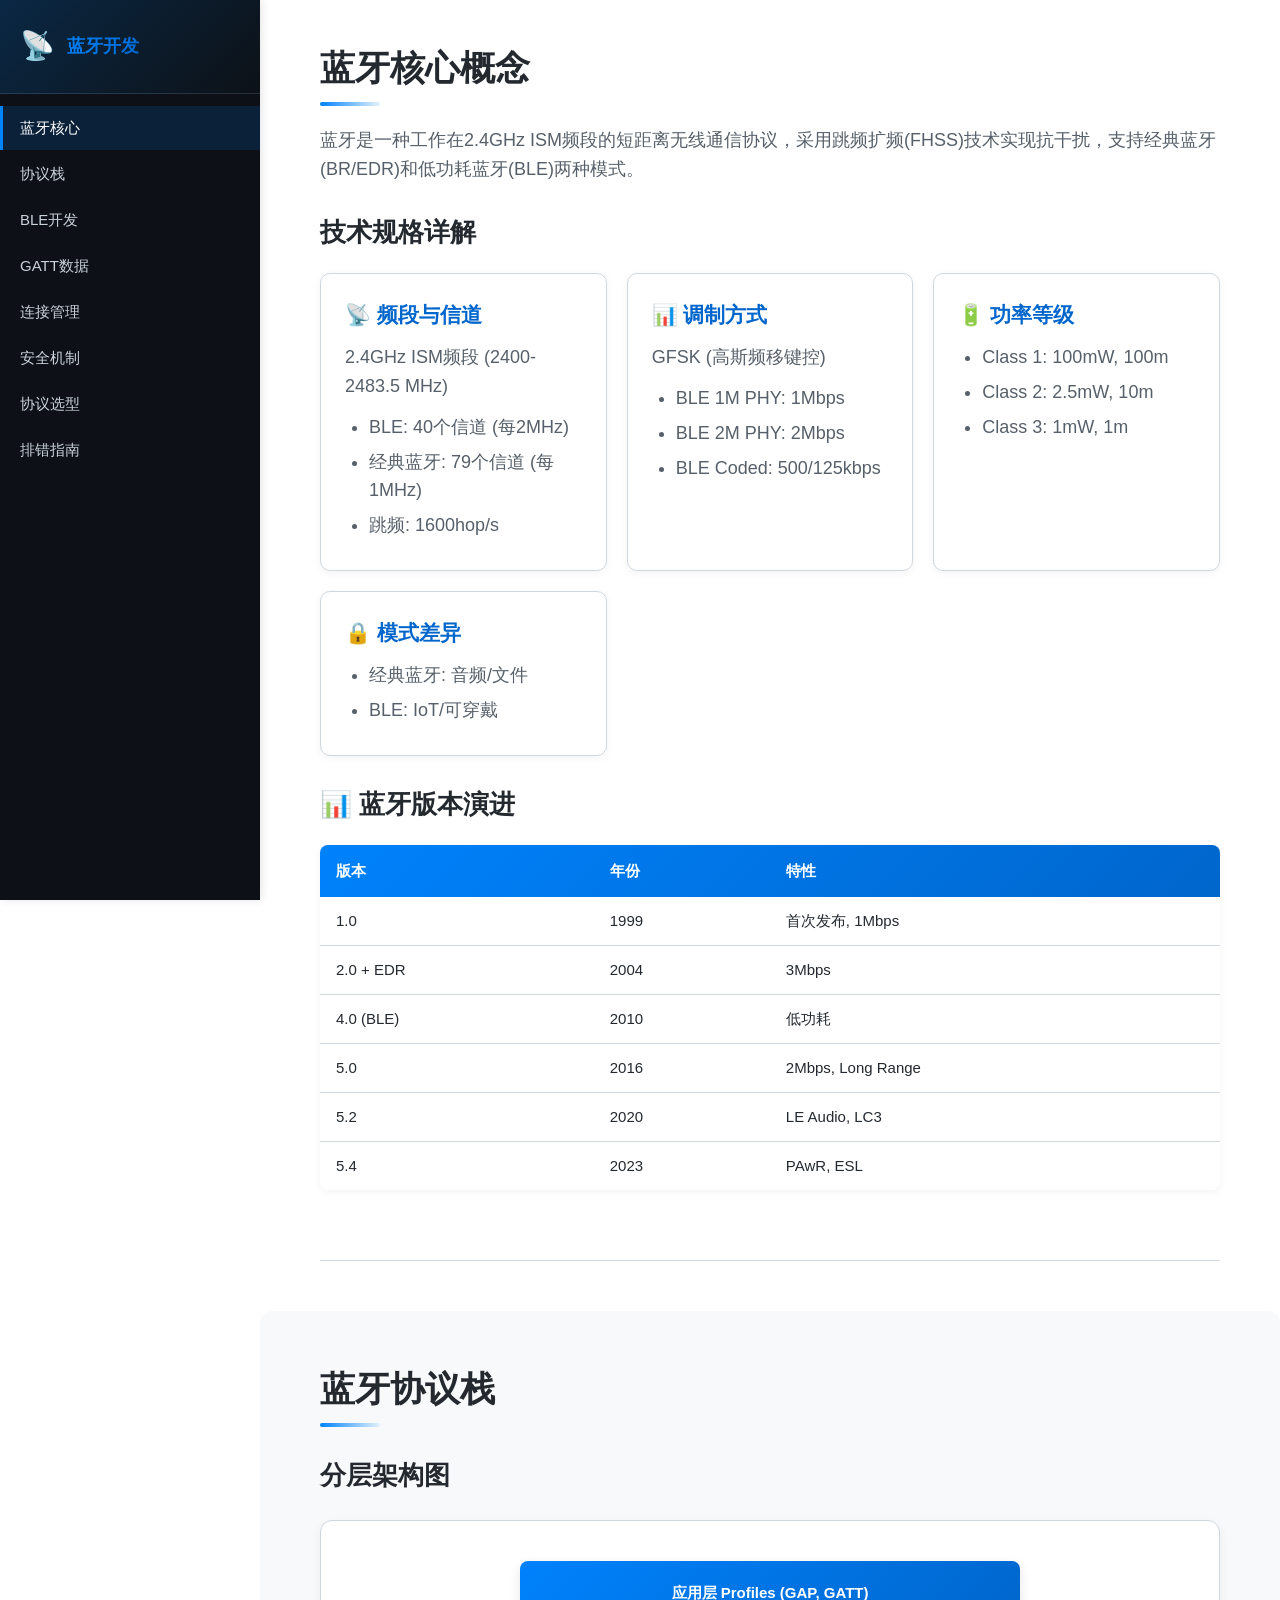
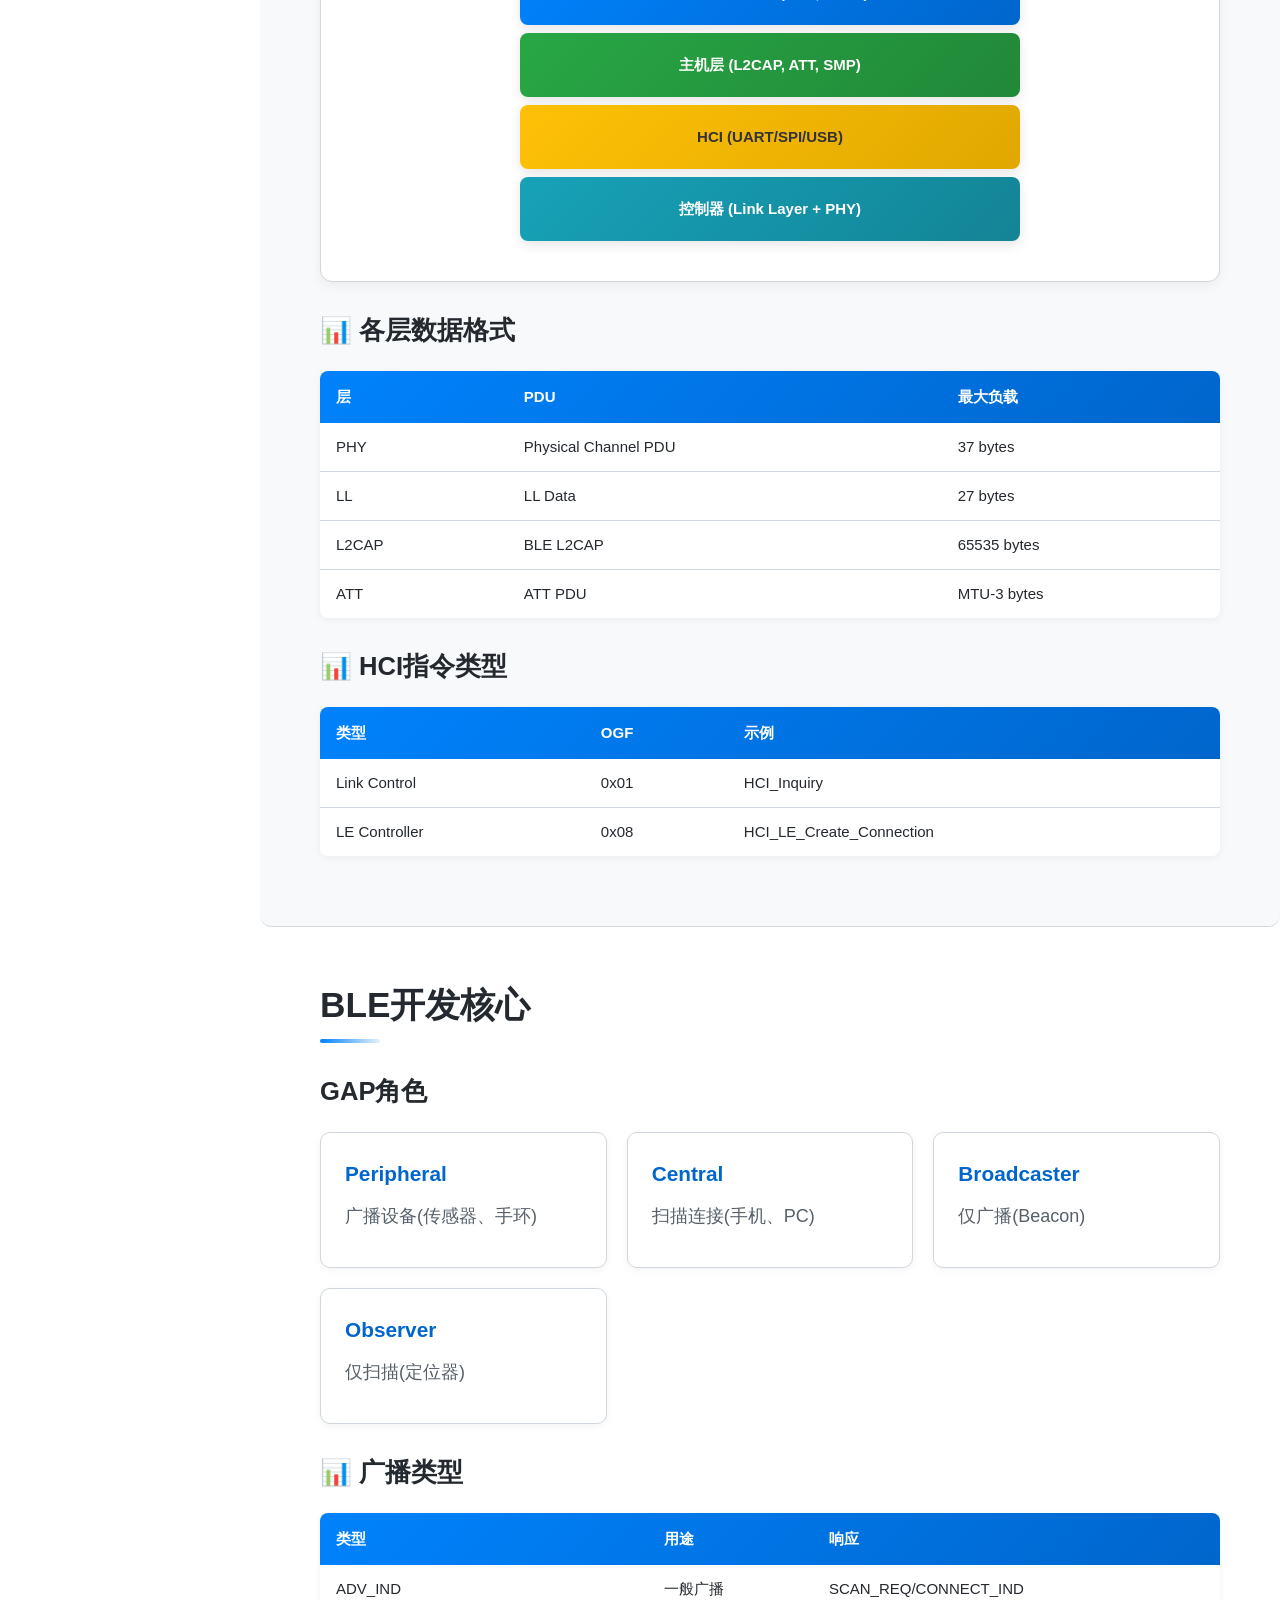
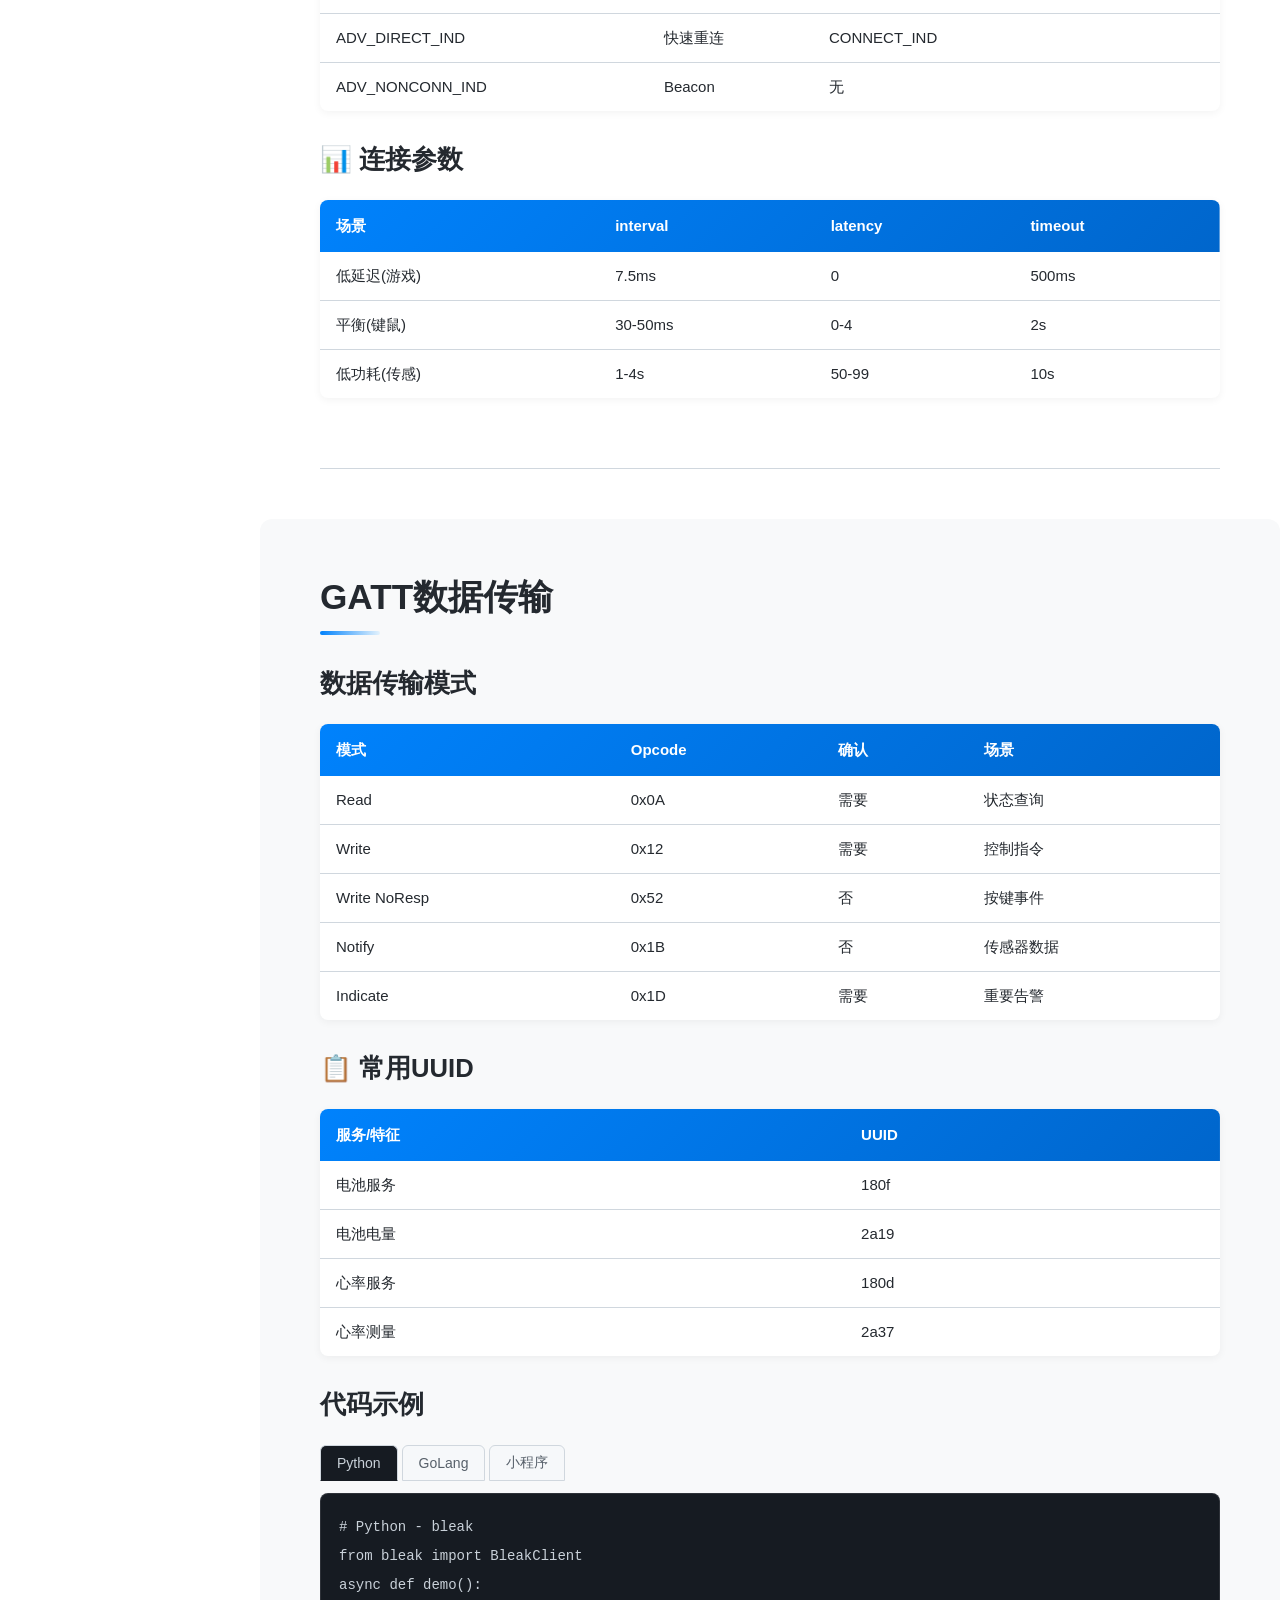
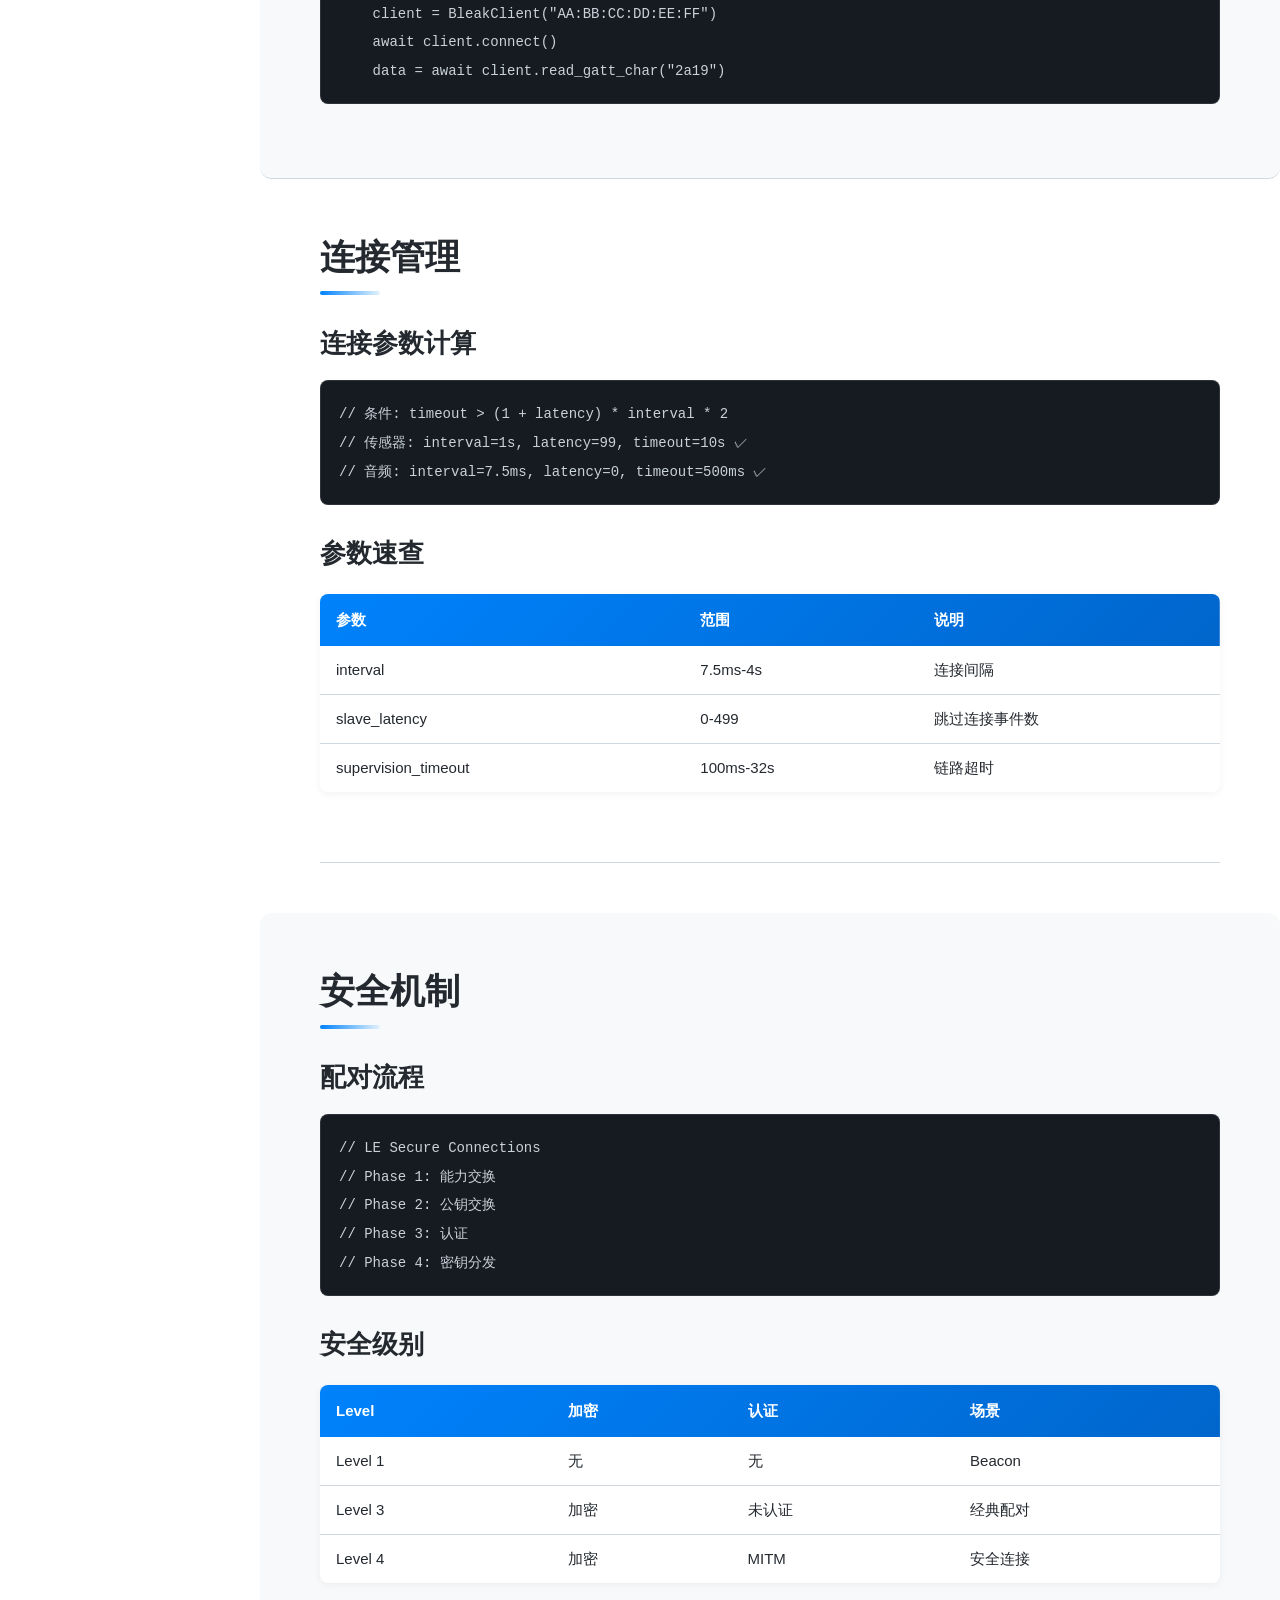
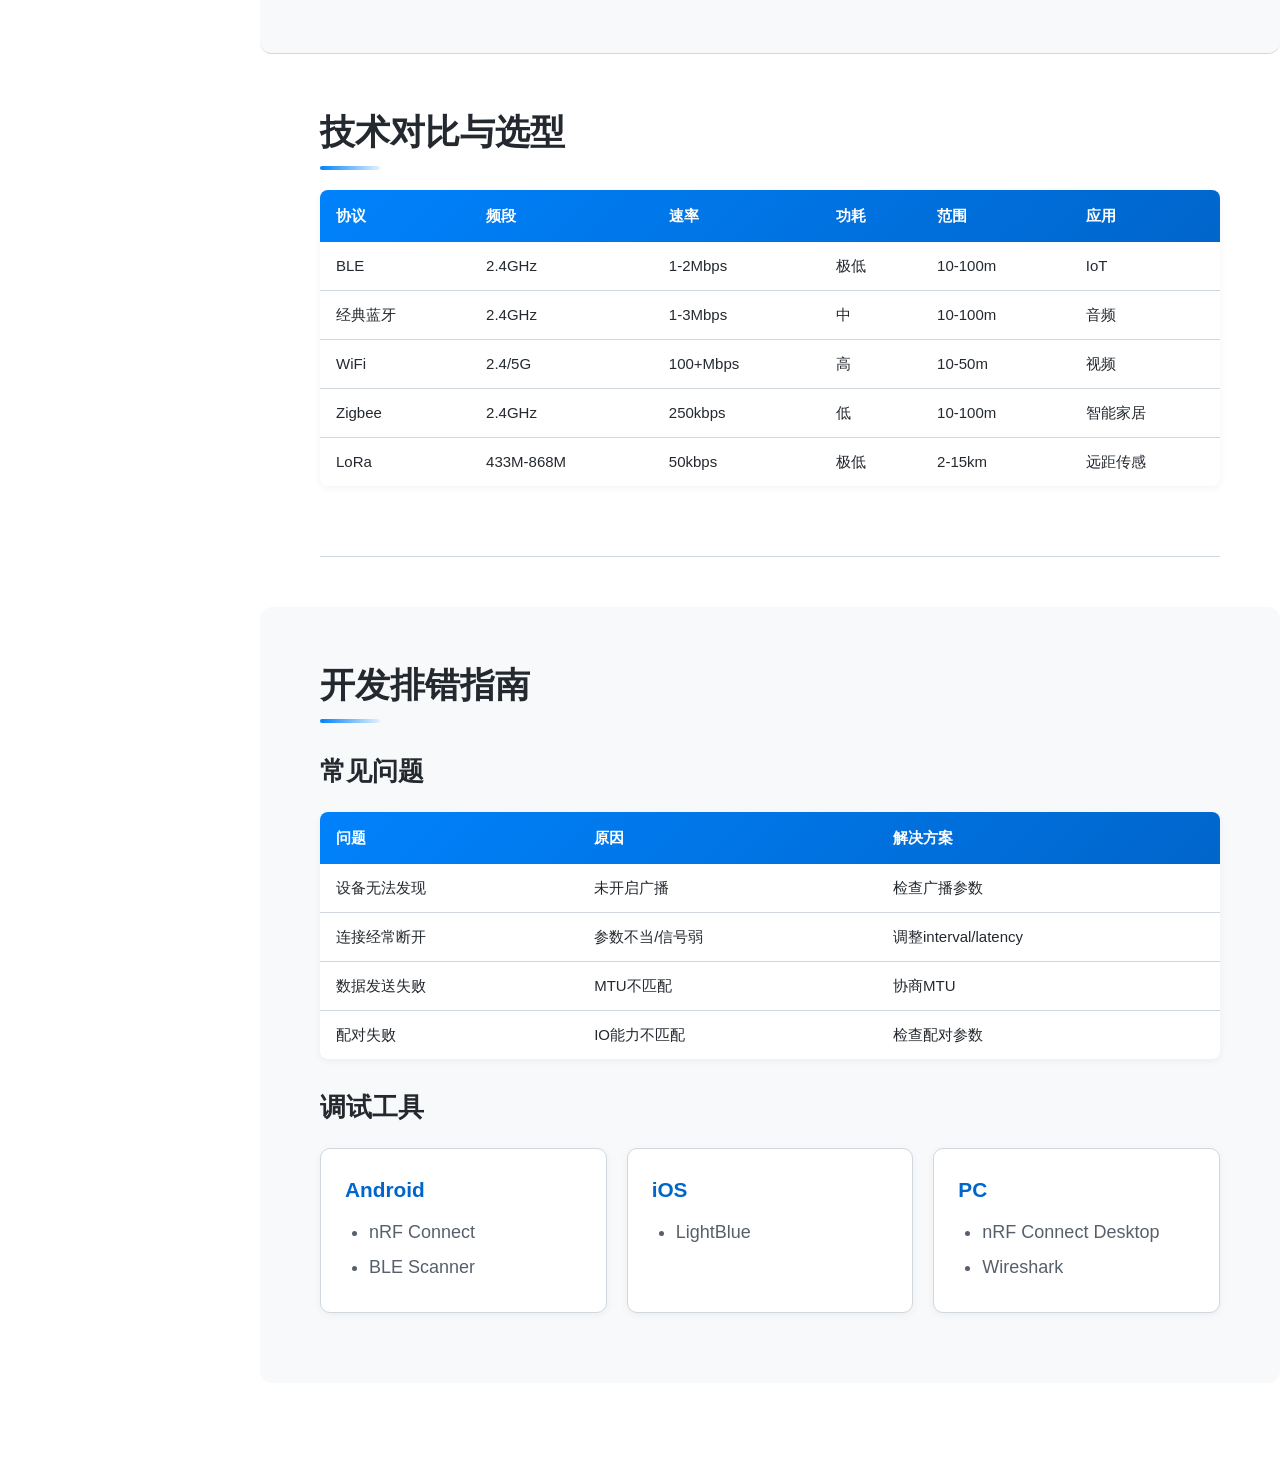
==== index.html @ 47143b9f "feat: 添加BLE章节并优化首页" ====
<!DOCTYPE html>
<html lang="zh-CN">
<head>
    <meta charset="UTF-8">
    <meta name="viewport" content="width=device-width, initial-scale=1.0">
    <title>蓝牙协议开发教程</title>
    <link rel="stylesheet" href="css/styles.css">
    <link rel="icon" href="data:image/svg+xml,<svg xmlns='http://www.w3.org/2000/svg' viewBox='0 0 100 100'><text y='.9em' font-size='90'>📡</text></svg>">
</head>
<body>
    <nav class="sidebar">
        <div class="sidebar-header">
            <span class="sidebar-logo">📡</span>
            <span class="sidebar-title">蓝牙开发</span>
        </div>
        <ul class="tree-nav">
            <li><a href="#intro">蓝牙核心</a></li>
            <li><a href="#protocol-stack">协议栈</a></li>
            <li><a href="#le">BLE开发</a></li>
            <li><a href="#data">GATT数据</a></li>
            <li><a href="#connection">连接管理</a></li>
            <li><a href="#security">安全机制</a></li>
            <li><a href="#comparison">协议选型</a></li>
            <li><a href="#troubleshooting">排错指南</a></li>
        </ul>
    </nav>

    <main class="main">
        <!-- 蓝牙核心 -->
        <section id="intro" class="section">
            <h2>蓝牙核心概念</h2>
            <p>蓝牙是一种工作在2.4GHz ISM频段的短距离无线通信协议，采用跳频扩频(FHSS)技术实现抗干扰，支持经典蓝牙(BR/EDR)和低功耗蓝牙(BLE)两种模式。</p>

            <h3>技术规格详解</h3>
            <div class="grid">
                <div class="card">
                    <h3>📡 频段与信道</h3>
                    <p>2.4GHz ISM频段 (2400-2483.5 MHz)</p>
                    <ul>
                        <li>BLE: 40个信道 (每2MHz)</li>
                        <li>经典蓝牙: 79个信道 (每1MHz)</li>
                        <li>跳频: 1600hop/s</li>
                    </ul>
                </div>
                <div class="card">
                    <h3>📊 调制方式</h3>
                    <p>GFSK (高斯频移键控)</p>
                    <ul>
                        <li>BLE 1M PHY: 1Mbps</li>
                        <li>BLE 2M PHY: 2Mbps</li>
                        <li>BLE Coded: 500/125kbps</li>
                    </ul>
                </div>
                <div class="card">
                    <h3>🔋 功率等级</h3>
                    <ul>
                        <li>Class 1: 100mW, 100m</li>
                        <li>Class 2: 2.5mW, 10m</li>
                        <li>Class 3: 1mW, 1m</li>
                    </ul>
                </div>
                <div class="card">
                    <h3>🔒 模式差异</h3>
                    <ul>
                        <li>经典蓝牙: 音频/文件</li>
                        <li>BLE: IoT/可穿戴</li>
                    </ul>
                </div>
            </div>

            <h3>📊 蓝牙版本演进</h3>
            <table class="table">
                <thead><tr><th>版本</th><th>年份</th><th>特性</th></tr></thead>
                <tbody>
                    <tr><td>1.0</td><td>1999</td><td>首次发布, 1Mbps</td></tr>
                    <tr><td>2.0 + EDR</td><td>2004</td><td>3Mbps</td></tr>
                    <tr><td>4.0 (BLE)</td><td>2010</td><td>低功耗</td></tr>
                    <tr><td>5.0</td><td>2016</td><td>2Mbps, Long Range</td></tr>
                    <tr><td>5.2</td><td>2020</td><td>LE Audio, LC3</td></tr>
                    <tr><td>5.4</td><td>2023</td><td>PAwR, ESL</td></tr>
                </tbody>
            </table>
        </section>

        <!-- 协议栈 -->
        <section id="protocol-stack" class="section section-gray">
            <h2>蓝牙协议栈</h2>

            <h3>分层架构图</h3>
            <div class="layer-diagram">
                <div class="layer-stack">
                    <div class="layer layer-app">应用层 Profiles (GAP, GATT)</div>
                    <div class="layer layer-deps">主机层 (L2CAP, ATT, SMP)</div>
                    <div class="layer layer-runtime">HCI (UART/SPI/USB)</div>
                    <div class="layer layer-os">控制器 (Link Layer + PHY)</div>
                </div>
            </div>

            <h3>📊 各层数据格式</h3>
            <table class="table">
                <thead><tr><th>层</th><th>PDU</th><th>最大负载</th></tr></thead>
                <tbody>
                    <tr><td>PHY</td><td>Physical Channel PDU</td><td>37 bytes</td></tr>
                    <tr><td>LL</td><td>LL Data</td><td>27 bytes</td></tr>
                    <tr><td>L2CAP</td><td>BLE L2CAP</td><td>65535 bytes</td></tr>
                    <tr><td>ATT</td><td>ATT PDU</td><td>MTU-3 bytes</td></tr>
                </tbody>
            </table>

            <h3>📊 HCI指令类型</h3>
            <table class="table">
                <thead><tr><th>类型</th><th>OGF</th><th>示例</th></tr></thead>
                <tbody>
                    <tr><td>Link Control</td><td>0x01</td><td>HCI_Inquiry</td></tr>
                    <tr><td>LE Controller</td><td>0x08</td><td>HCI_LE_Create_Connection</td></tr>
                </tbody>
            </table>
        </section>

        <!-- BLE开发 -->
        <section id="le" class="section">
            <h2>BLE开发核心</h2>

            <h3>GAP角色</h3>
            <div class="grid">
                <div class="card">
                    <h3>Peripheral</h3>
                    <p>广播设备(传感器、手环)</p>
                </div>
                <div class="card">
                    <h3>Central</h3>
                    <p>扫描连接(手机、PC)</p>
                </div>
                <div class="card">
                    <h3>Broadcaster</h3>
                    <p>仅广播(Beacon)</p>
                </div>
                <div class="card">
                    <h3>Observer</h3>
                    <p>仅扫描(定位器)</p>
                </div>
            </div>

            <h3>📊 广播类型</h3>
            <table class="table">
                <thead><tr><th>类型</th><th>用途</th><th>响应</th></tr></thead>
                <tbody>
                    <tr><td>ADV_IND</td><td>一般广播</td><td>SCAN_REQ/CONNECT_IND</td></tr>
                    <tr><td>ADV_DIRECT_IND</td><td>快速重连</td><td>CONNECT_IND</td></tr>
                    <tr><td>ADV_NONCONN_IND</td><td>Beacon</td><td>无</td></tr>
                </tbody>
            </table>

            <h3>📊 连接参数</h3>
            <table class="table">
                <thead><tr><th>场景</th><th>interval</th><th>latency</th><th>timeout</th></tr></thead>
                <tbody>
                    <tr><td>低延迟(游戏)</td><td>7.5ms</td><td>0</td><td>500ms</td></tr>
                    <tr><td>平衡(键鼠)</td><td>30-50ms</td><td>0-4</td><td>2s</td></tr>
                    <tr><td>低功耗(传感)</td><td>1-4s</td><td>50-99</td><td>10s</td></tr>
                </tbody>
            </table>
        </section>

        <!-- GATT数据传输 -->
        <section id="data" class="section section-gray">
            <h2>GATT数据传输</h2>

            <h3>数据传输模式</h3>
            <table class="table">
                <thead><tr><th>模式</th><th>Opcode</th><th>确认</th><th>场景</th></tr></thead>
                <tbody>
                    <tr><td>Read</td><td>0x0A</td><td>需要</td><td>状态查询</td></tr>
                    <tr><td>Write</td><td>0x12</td><td>需要</td><td>控制指令</td></tr>
                    <tr><td>Write NoResp</td><td>0x52</td><td>否</td><td>按键事件</td></tr>
                    <tr><td>Notify</td><td>0x1B</td><td>否</td><td>传感器数据</td></tr>
                    <tr><td>Indicate</td><td>0x1D</td><td>需要</td><td>重要告警</td></tr>
                </tbody>
            </table>

            <h3>📋 常用UUID</h3>
            <table class="table">
                <thead><tr><th>服务/特征</th><th>UUID</th></tr></thead>
                <tbody>
                    <tr><td>电池服务</td><td>180f</td></tr>
                    <tr><td>电池电量</td><td>2a19</td></tr>
                    <tr><td>心率服务</td><td>180d</td></tr>
                    <tr><td>心率测量</td><td>2a37</td></tr>
                </tbody>
            </table>

            <h3>代码示例</h3>
            <div class="tab-container">
                <div class="tab-buttons">
                    <button class="tab-btn active" data-tab="py">Python</button>
                    <button class="tab-btn" data-tab="go">GoLang</button>
                    <button class="tab-btn" data-tab="wx">小程序</button>
                </div>
                <div class="tab-content active" id="py">
                    <pre><code># Python - bleak
from bleak import BleakClient
async def demo():
    client = BleakClient("AA:BB:CC:DD:EE:FF")
    await client.connect()
    data = await client.read_gatt_char("2a19")</code></pre>
                </div>
                <div class="tab-content" id="go">
                    <pre><code>// Go - go-ble
import "github.com/go-ble/ble"
cln, _ := ble.Connect(ctx, addr)
cln.Read(chars[0])</code></pre>
                </div>
                <div class="tab-content" id="wx">
                    <pre><code>// 微信小程序
wx.createBLEConnection({deviceId})
wx.notifyBLECharacteristicValueChange({...})</code></pre>
                </div>
            </div>
        </section>

        <!-- 连接管理 -->
        <section id="connection" class="section">
            <h2>连接管理</h2>

            <h3>连接参数计算</h3>
            <pre><code>// 条件: timeout > (1 + latency) * interval * 2
// 传感器: interval=1s, latency=99, timeout=10s ✓
// 音频: interval=7.5ms, latency=0, timeout=500ms ✓</code></pre>

            <h3>参数速查</h3>
            <table class="table">
                <thead><tr><th>参数</th><th>范围</th><th>说明</th></tr></thead>
                <tbody>
                    <tr><td>interval</td><td>7.5ms-4s</td><td>连接间隔</td></tr>
                    <tr><td>slave_latency</td><td>0-499</td><td>跳过连接事件数</td></tr>
                    <tr><td>supervision_timeout</td><td>100ms-32s</td><td>链路超时</td></tr>
                </tbody>
            </table>
        </section>

        <!-- 安全机制 -->
        <section id="security" class="section section-gray">
            <h2>安全机制</h2>

            <h3>配对流程</h3>
            <pre><code>// LE Secure Connections
// Phase 1: 能力交换
// Phase 2: 公钥交换
// Phase 3: 认证
// Phase 4: 密钥分发</code></pre>

            <h3>安全级别</h3>
            <table class="table">
                <thead><tr><th>Level</th><th>加密</th><th>认证</th><th>场景</th></tr></thead>
                <tbody>
                    <tr><td>Level 1</td><td>无</td><td>无</td><td>Beacon</td></tr>
                    <tr><td>Level 3</td><td>加密</td><td>未认证</td><td>经典配对</td></tr>
                    <tr><td>Level 4</td><td>加密</td><td>MITM</td><td>安全连接</td></tr>
                </tbody>
            </table>
        </section>

        <!-- 协议对比 -->
        <section id="comparison" class="section">
            <h2>技术对比与选型</h2>

            <table class="table">
                <thead><tr><th>协议</th><th>频段</th><th>速率</th><th>功耗</th><th>范围</th><th>应用</th></tr></thead>
                <tbody>
                    <tr><td>BLE</td><td>2.4GHz</td><td>1-2Mbps</td><td>极低</td><td>10-100m</td><td>IoT</td></tr>
                    <tr><td>经典蓝牙</td><td>2.4GHz</td><td>1-3Mbps</td><td>中</td><td>10-100m</td><td>音频</td></tr>
                    <tr><td>WiFi</td><td>2.4/5G</td><td>100+Mbps</td><td>高</td><td>10-50m</td><td>视频</td></tr>
                    <tr><td>Zigbee</td><td>2.4GHz</td><td>250kbps</td><td>低</td><td>10-100m</td><td>智能家居</td></tr>
                    <tr><td>LoRa</td><td>433M-868M</td><td>50kbps</td><td>极低</td><td>2-15km</td><td>远距传感</td></tr>
                </tbody>
            </table>
        </section>

        <!-- 排错指南 -->
        <section id="troubleshooting" class="section section-gray">
            <h2>开发排错指南</h2>

            <h3>常见问题</h3>
            <table class="table">
                <thead><tr><th>问题</th><th>原因</th><th>解决方案</th></tr></thead>
                <tbody>
                    <tr><td>设备无法发现</td><td>未开启广播</td><td>检查广播参数</td></tr>
                    <tr><td>连接经常断开</td><td>参数不当/信号弱</td><td>调整interval/latency</td></tr>
                    <tr><td>数据发送失败</td><td>MTU不匹配</td><td>协商MTU</td></tr>
                    <tr><td>配对失败</td><td>IO能力不匹配</td><td>检查配对参数</td></tr>
                </tbody>
            </table>

            <h3>调试工具</h3>
            <div class="grid">
                <div class="card"><h3>Android</h3><ul><li>nRF Connect</li><li>BLE Scanner</li></ul></div>
                <div class="card"><h3>iOS</h3><ul><li>LightBlue</li></ul></div>
                <div class="card"><h3>PC</h3><ul><li>nRF Connect Desktop</li><li>Wireshark</li></ul></div>
            </div>
        </section>
    </main>

    <script src="js/script.js"></script>
</body>
</html>
---- css/styles.css ----
/* 基础样式 */
* {
    margin: 0;
    padding: 0;
    box-sizing: border-box;
}

:root {
    --primary: #0082FC;
    --primary-dark: #0066CC;
    --primary-light: #E3F2FD;
    --bg: #ffffff;
    --bg-gray: #f8f9fa;
    --sidebar-bg: #0D1117;
    --sidebar-text: #c9d1d9;
    --sidebar-active: #fff;
    --text: #24292f;
    --text-light: #57606a;
    --border: #d0d7de;
    --code-bg: #f6f8fa;
    --pre-bg: #161b22;
    --pre-text: #c9d1d9;
    --sidebar-width: 260px;
    --success: #28a745;
    --warning: #ffc107;
    --danger: #dc3545;
    --info: #17a2b8;
}

body {
    font-family: -apple-system, BlinkMacSystemFont, 'Segoe UI', Helvetica, Arial, sans-serif;
    font-size: 18px;
    line-height: 1.6;
    color: var(--text);
    background: var(--bg);
}

/* 左侧导航 */
.sidebar {
    position: fixed;
    left: 0;
    top: 0;
    bottom: 0;
    width: var(--sidebar-width);
    background: var(--sidebar-bg);
    color: var(--sidebar-text);
    overflow-y: auto;
    z-index: 100;
    box-shadow: 2px 0 8px rgba(0,0,0,0.1);
}

.sidebar-header {
    padding: 24px 20px;
    display: flex;
    align-items: center;
    gap: 12px;
    border-bottom: 1px solid rgba(255,255,255,0.1);
    background: linear-gradient(135deg, rgba(0,130,252,0.2) 0%, rgba(13,17,23,0.2) 100%);
}

.sidebar-logo {
    font-size: 28px;
}

.sidebar-title {
    font-size: 18px;
    font-weight: 600;
    background: linear-gradient(135deg, #0082FC 0%, #0066CC 100%);
    -webkit-background-clip: text;
    -webkit-text-fill-color: transparent;
    background-clip: text;
}

.tree-nav {
    list-style: none;
    padding: 10px 0;
}

.tree-nav > li {
    margin: 2px 0;
}

.tree-nav a {
    display: block;
    padding: 10px 20px;
    color: var(--sidebar-text);
    text-decoration: none;
    font-size: 15px;
    transition: all 0.2s ease;
}

.tree-nav a:hover {
    background: rgba(255,255,255,0.05);
    color: var(--sidebar-active);
    padding-left: 24px;
}

.tree-nav a.active {
    color: var(--sidebar-active);
    background: rgba(0,130,252,0.15);
    border-left: 3px solid var(--primary);
    padding-left: 17px;
    font-weight: 500;
}

.tree-nav details {
    color: var(--sidebar-text);
}

.tree-nav summary {
    padding: 10px 20px;
    cursor: pointer;
    font-size: 15px;
    font-weight: 500;
    list-style: none;
    transition: all 0.2s ease;
}

.tree-nav summary::-webkit-details-marker {
    display: none;
}

.tree-nav summary::before {
    content: '▶';
    display: inline-block;
    margin-right: 10px;
    font-size: 12px;
    transition: transform 0.2s;
    color: var(--primary);
}

.tree-nav details[open] > summary::before {
    transform: rotate(90deg);
}

.tree-nav summary:hover {
    background: rgba(255,255,255,0.05);
    color: var(--sidebar-active);
}

.tree-nav ul {
    list-style: none;
    padding-left: 0;
    max-height: 0;
    overflow: hidden;
    transition: max-height 0.3s ease;
}

.tree-nav details[open] ul {
    max-height: 1000px;
}

.tree-nav ul a {
    padding-left: 44px;
    font-size: 14px;
    color: var(--sidebar-text);
}

.tree-nav ul a:hover {
    padding-left: 48px;
}

/* 主内容区 */
.main {
    margin-left: var(--sidebar-width);
    padding: 40px 60px;
    max-width: 1200px;
}

/* 区块 */
.section {
    padding-bottom: 50px;
    margin-bottom: 50px;
    border-bottom: 1px solid var(--border);
}

.section:last-of-type {
    border-bottom: none;
}

.section-gray {
    background: var(--bg-gray);
    margin-left: -60px;
    margin-right: -60px;
    padding: 50px 60px;
    border-radius: 12px;
}

/* 标题 */
h2 {
    font-size: 2.2rem;
    font-weight: 700;
    margin-bottom: 20px;
    color: var(--text);
    position: relative;
    padding-bottom: 10px;
}

h2::after {
    content: '';
    position: absolute;
    bottom: 0;
    left: 0;
    width: 60px;
    height: 4px;
    background: linear-gradient(90deg, var(--primary) 0%, var(--primary-light) 100%);
    border-radius: 2px;
}

h3 {
    font-size: 1.6rem;
    font-weight: 600;
    margin: 28px 0 14px;
    color: var(--text);
}

h4 {
    font-size: 1.3rem;
    font-weight: 600;
    margin: 20px 0 10px;
    color: var(--text);
}

p {
    margin-bottom: 16px;
    color: var(--text-light);
}

ul, ol {
    margin-bottom: 16px;
    padding-left: 24px;
    color: var(--text-light);
}

li {
    margin-bottom: 6px;
}

/* 代码 */
code {
    background: var(--code-bg);
    padding: 3px 8px;
    border-radius: 4px;
    font-size: 15px;
    font-family: 'SF Mono', Monaco, 'Courier New', monospace;
    color: var(--primary-dark);
    border: 1px solid rgba(0,130,252,0.1);
}

pre {
    background: var(--pre-bg);
    color: var(--pre-text);
    padding: 18px;
    border-radius: 8px;
    overflow-x: auto;
    margin: 16px 0;
    position: relative;
    border: 1px solid rgba(255,255,255,0.1);
}

pre code {
    background: none;
    padding: 0;
    border: none;
    color: inherit;
    font-size: 14px;
}

/* Tab 切换 */
.tab-container {
    margin: 20px 0;
}

.tab-buttons {
    display: flex;
    gap: 4px;
    margin-bottom: 12px;
    flex-wrap: wrap;
}

.tab-btn {
    background: var(--code-bg);
    border: 1px solid var(--border);
    padding: 8px 16px;
    border-radius: 6px 6px 0 0;
    cursor: pointer;
    font-size: 14px;
    color: var(--text-light);
    transition: all 0.2s;
}

.tab-btn:hover {
    background: var(--bg);
    color: var(--primary);
}

.tab-btn.active {
    background: var(--pre-bg);
    color: var(--pre-text);
    border-bottom-color: var(--pre-bg);
}

.tab-content {
    display: none;
    margin-bottom: 24px;
}

.tab-content.active {
    display: block;
}

.tab-content h4 {
    margin: 16px 0 8px;
    color: var(--text);
    font-size: 15px;
}

.tab-content pre {
    margin: 12px 0;
}

/* 表格 */
.table {
    width: 100%;
    border-collapse: collapse;
    margin: 20px 0;
    background: var(--bg);
    border-radius: 8px;
    overflow: hidden;
    box-shadow: 0 2px 8px rgba(0,0,0,0.05);
}

.table thead {
    background: linear-gradient(135deg, var(--primary) 0%, var(--primary-dark) 100%);
    color: white;
}

.table th {
    padding: 14px 16px;
    text-align: left;
    font-weight: 600;
    font-size: 15px;
}

.table td {
    padding: 12px 16px;
    border-bottom: 1px solid var(--border);
    font-size: 15px;
}

.table tbody tr:last-child td {
    border-bottom: none;
}

.table tbody tr:hover {
    background: var(--bg-gray);
}

/* 卡片网格 */
.grid {
    display: grid;
    grid-template-columns: repeat(auto-fit, minmax(280px, 1fr));
    gap: 20px;
    margin: 20px 0;
}

.card {
    background: var(--bg);
    border: 1px solid var(--border);
    border-radius: 10px;
    padding: 24px;
    transition: all 0.3s ease;
    box-shadow: 0 2px 8px rgba(0,0,0,0.05);
}

.card:hover {
    transform: translateY(-4px);
    box-shadow: 0 8px 24px rgba(0,130,252,0.15);
    border-color: var(--primary);
}

.card h3 {
    font-size: 1.3rem;
    margin: 0 0 12px;
    color: var(--primary-dark);
}

.card p {
    margin-bottom: 12px;
}

.card ul {
    margin-bottom: 0;
}

/* 流程图 */
.flowchart {
    display: flex;
    align-items: center;
    justify-content: center;
    gap: 0;
    margin: 30px 0;
    flex-wrap: wrap;
}

.flow-step {
    display: flex;
    flex-direction: column;
    align-items: center;
    min-width: 140px;
}

.flow-box {
    padding: 16px 20px;
    border-radius: 8px;
    text-align: center;
    font-weight: 600;
    font-size: 15px;
    min-width: 120px;
    box-shadow: 0 4px 12px rgba(0,0,0,0.1);
    transition: all 0.3s ease;
}

.flow-box:hover {
    transform: scale(1.05);
}

.flow-box.primary {
    background: linear-gradient(135deg, var(--primary) 0%, var(--primary-dark) 100%);
    color: white;
}

.flow-box.success {
    background: linear-gradient(135deg, var(--success) 0%, #218838 100%);
    color: white;
}

.flow-box.warning {
    background: linear-gradient(135deg, var(--warning) 0%, #e0a800 100%);
    color: #333;
}

.flow-box.info {
    background: linear-gradient(135deg, var(--info) 0%, #138496 100%);
    color: white;
}

.flow-box.secondary {
    background: linear-gradient(135deg, #6c757d 0%, #545b62 100%);
    color: white;
}

.flow-box.outline {
    background: white;
    border: 2px solid var(--primary);
    color: var(--primary);
}

.flow-icon {
    font-size: 28px;
    margin-bottom: 8px;
    display: block;
}

.flow-label {
    font-size: 13px;
    color: var(--text-light);
    margin-top: 8px;
    text-align: center;
}

.flow-arrow {
    width: 40px;
    height: 2px;
    background: var(--border);
    position: relative;
    margin: 0 5px;
}

.flow-arrow::after {
    content: '';
    position: absolute;
    right: -6px;
    top: -4px;
    width: 10px;
    height: 10px;
    border-right: 2px solid var(--border);
    border-bottom: 2px solid var(--border);
    transform: rotate(-45deg);
}

.flow-arrow.left {
    transform: rotate(180deg);
}

/* 思维导图 */
.mindmap {
    background: var(--bg);
    border: 1px solid var(--border);
    border-radius: 12px;
    padding: 30px;
    margin: 24px 0;
    box-shadow: 0 4px 12px rgba(0,0,0,0.05);
}

.mindmap-root {
    display: flex;
    justify-content: center;
    align-items: center;
}

.mindmap-center {
    background: linear-gradient(135deg, var(--primary) 0%, var(--primary-dark) 100%);
    color: white;
    padding: 16px 24px;
    border-radius: 8px;
    font-weight: 600;
    font-size: 16px;
    box-shadow: 0 4px 12px rgba(0,130,252,0.3);
}

.mindmap-branches {
    display: flex;
    gap: 30px;
    margin-left: 40px;
}

.mindmap-branch {
    display: flex;
    flex-direction: column;
    align-items: center;
}

.mindmap-node {
    padding: 10px 16px;
    border-radius: 6px;
    font-weight: 600;
    font-size: 14px;
    margin-bottom: 8px;
    box-shadow: 0 2px 8px rgba(0,0,0,0.1);
}

.mindmap-node.primary {
    background: var(--primary-light);
    color: var(--primary-dark);
}

.mindmap-node.success {
    background: #d4edda;
    color: #155724;
}

.mindmap-node.warning {
    background: #fff3cd;
    color: #856404;
}

.mindmap-node.info {
    background: #d1ecf1;
    color: #0c5460;
}

.mindmap-children {
    display: flex;
    flex-direction: column;
    gap: 4px;
    padding-left: 0;
}

.mindmap-leaf {
    font-size: 13px;
    color: var(--text-light);
    padding: 4px 8px;
    background: var(--bg-gray);
    border-radius: 4px;
    margin: 2px 0;
}

/* 分层图 */
.layer-diagram {
    background: var(--bg);
    border: 1px solid var(--border);
    border-radius: 12px;
    padding: 40px;
    margin: 24px 0;
    box-shadow: 0 4px 12px rgba(0,0,0,0.05);
}

.layer-stack {
    display: flex;
    flex-direction: column;
    gap: 8px;
    max-width: 500px;
    margin: 0 auto;
}

.layer {
    padding: 20px 24px;
    border-radius: 8px;
    font-weight: 600;
    font-size: 15px;
    text-align: center;
    position: relative;
    box-shadow: 0 4px 12px rgba(0,0,0,0.1);
}

.layer-app {
    background: linear-gradient(135deg, var(--primary) 0%, var(--primary-dark) 100%);
    color: white;
}

.layer-deps {
    background: linear-gradient(135deg, var(--success) 0%, #218838 100%);
    color: white;
}

.layer-runtime {
    background: linear-gradient(135deg, var(--warning) 0%, #e0a800 100%);
    color: #333;
}

.layer-os {
    background: linear-gradient(135deg, var(--info) 0%, #138496 100%);
    color: white;
}

.layer-size {
    position: absolute;
    right: 16px;
    top: 50%;
    transform: translateY(-50%);
    font-size: 12px;
    opacity: 0.9;
}

/* 架构图 */
.architecture {
    background: var(--bg);
    border: 1px solid var(--border);
    border-radius: 12px;
    padding: 40px;
    margin: 24px 0;
    box-shadow: 0 4px 12px rgba(0,0,0,0.05);
}

.arch-box {
    padding: 20px 24px;
    border-radius: 8px;
    text-align: center;
    box-shadow: 0 4px 12px rgba(0,0,0,0.1);
    max-width: 400px;
    margin: 0 auto;
}

.arch-title {
    font-weight: 700;
    font-size: 16px;
    margin-bottom: 8px;
}

.arch-desc {
    font-size: 14px;
    color: var(--text-light);
}

.arch-client {
    background: linear-gradient(135deg, var(--primary) 0%, var(--primary-dark) 100%);
    color: white;
}

.arch-daemon {
    background: linear-gradient(135deg, var(--success) 0%, #218838 100%);
    color: white;
}

.arch-containerd {
    background: linear-gradient(135deg, var(--warning) 0%, #e0a800 100%);
    color: #333;
}

.arch-runc {
    background: linear-gradient(135deg, var(--info) 0%, #138496 100%);
    color: white;
}

.arch-image {
    background: linear-gradient(135deg, #e83e8c 0%, #d63384 100%);
    color: white;
}

.arch-container {
    background: linear-gradient(135deg, #fd7e14 0%, #e36209 100%);
    color: white;
}

.arch-network {
    background: linear-gradient(135deg, #20c997 0%, #1aa179 100%);
    color: white;
}

.arch-volume {
    background: linear-gradient(135deg, #6f42c1 0%, #5a32a3 100%);
    color: white;
}

.arch-host {
    background: linear-gradient(135deg, #343a40 0%, #23272b 100%);
    color: white;
}

.arch-arrow {
    text-align: center;
    color: var(--text-light);
    font-size: 20px;
    margin: 12px 0;
}

.arch-row {
    display: flex;
    gap: 12px;
    margin-top: 12px;
    flex-wrap: wrap;
}

.arch-row .arch-box {
    flex: 1;
    min-width: 150px;
}

/* 序列图 */
.sequence-simple {
    margin: 24px 0;
}

.sequence-step {
    display: flex;
    gap: 16px;
    margin-bottom: 16px;
}

.sequence-step-num {
    flex-shrink: 0;
    width: 32px;
    height: 32px;
    background: linear-gradient(135deg, var(--primary) 0%, var(--primary-dark) 100%);
    color: white;
    border-radius: 50%;
    display: flex;
    align-items: center;
    justify-content: center;
    font-weight: 700;
    font-size: 14px;
}

.sequence-step-content {
    flex: 1;
}

.sequence-step-title {
    font-weight: 600;
    margin-bottom: 4px;
    color: var(--text);
}

.sequence-step-desc {
    font-size: 14px;
    color: var(--text-light);
}

/* 交互图 */
.interaction-diagram {
    background: var(--bg);
    border: 1px solid var(--border);
    border-radius: 12px;
    padding: 40px;
    margin: 24px 0;
    box-shadow: 0 4px 12px rgba(0,0,0,0.05);
}

.interaction-center {
    display: flex;
    justify-content: center;
    align-items: center;
}

.interaction-hub {
    position: relative;
    z-index: 2;
}

.interaction-hub-icon {
    font-size: 48px;
    text-align: center;
}

.interaction-hub-text {
    font-weight: 700;
    font-size: 16px;
    text-align: center;
    color: var(--primary-dark);
    margin-top: 8px;
}

.interaction-nodes {
    position: absolute;
    top: 50%;
    left: 50%;
    transform: translate(-50%, -50%);
    width: 300px;
    height: 300px;
}

.interaction-node {
    position: absolute;
    padding: 12px 16px;
    background: var(--primary-light);
    border: 2px solid var(--primary);
    border-radius: 8px;
    font-weight: 600;
    font-size: 13px;
    text-align: center;
    color: var(--primary-dark);
    box-shadow: 0 2px 8px rgba(0,130,252,0.2);
}

.interaction-node-1 { top: 0; left: 50%; transform: translateX(-50%); }
.interaction-node-2 { top: 25%; right: 0; }
.interaction-node-3 { bottom: 25%; right: 0; }
.interaction-node-4 { bottom: 0; left: 50%; transform: translateX(-50%); }
.interaction-node-5 { bottom: 25%; left: 0; }
.interaction-node-6 { top: 25%; left: 0; }

/* 时间线 */
.timeline {
    position: relative;
    margin: 30px 0;
    padding-left: 40px;
}

.timeline::before {
    content: '';
    position: absolute;
    left: 12px;
    top: 0;
    bottom: 0;
    width: 2px;
    background: linear-gradient(180deg, var(--primary) 0%, var(--primary-light) 100%);
}

.timeline-item {
    margin-bottom: 30px;
    position: relative;
}

.timeline-year {
    position: absolute;
    left: -45px;
    top: 0;
    background: linear-gradient(135deg, var(--primary) 0%, var(--primary-dark) 100%);
    color: white;
    padding: 6px 12px;
    border-radius: 20px;
    font-weight: 700;
    font-size: 14px;
    box-shadow: 0 2px 8px rgba(0,130,252,0.3);
}

.timeline-content {
    background: var(--bg);
    border: 1px solid var(--border);
    border-radius: 10px;
    padding: 20px;
    margin-left: 20px;
    box-shadow: 0 4px 12px rgba(0,0,0,0.05);
    transition: all 0.3s ease;
}

.timeline-content:hover {
    box-shadow: 0 8px 24px rgba(0,130,252,0.15);
    border-color: var(--primary);
}

.timeline-content h4 {
    color: var(--primary-dark);
    margin: 0 0 8px;
}

.timeline-content p {
    margin-bottom: 8px;
}

.timeline-content ul {
    margin-bottom: 0;
}

/* 拓扑图 */
.topology-diagram {
    display: flex;
    gap: 40px;
    margin: 30px 0;
    flex-wrap: wrap;
    justify-content: center;
}

.topology-item {
    text-align: center;
}

.topology-title {
    font-weight: 600;
    margin-bottom: 16px;
    color: var(--primary-dark);
}

.topology-diagram-p2p,
.topology-diagram-star,
.topology-diagram-scatter,
.topology-diagram-mesh {
    position: relative;
    width: 200px;
    height: 120px;
    background: var(--bg);
    border: 1px solid var(--border);
    border-radius: 10px;
    margin-bottom: 12px;
}

.topology-device {
    position: absolute;
    padding: 8px 12px;
    border-radius: 6px;
    font-weight: 600;
    font-size: 12px;
    text-align: center;
    box-shadow: 0 2px 8px rgba(0,0,0,0.1);
}

.topology-master {
    background: linear-gradient(135deg, var(--primary) 0%, var(--primary-dark) 100%);
    color: white;
}

.topology-slave {
    background: var(--primary-light);
    color: var(--primary-dark);
}

.topology-line {
    position: absolute;
    background: var(--border);
    height: 2px;
}

/* 状态图 */
.state-diagram {
    background: var(--bg);
    border: 1px solid var(--border);
    border-radius: 12px;
    padding: 40px;
    margin: 24px 0;
    box-shadow: 0 4px 12px rgba(0,0,0,0.05);
}

.state-node {
    position: absolute;
    padding: 12px 20px;
    border-radius: 8px;
    font-weight: 600;
    font-size: 14px;
    text-align: center;
    box-shadow: 0 4px 12px rgba(0,0,0,0.1);
    transition: all 0.3s ease;
}

.state-node:hover {
    transform: scale(1.05);
}

.state-idle {
    background: var(--bg-gray);
    border: 2px solid var(--border);
}

.state-advertising {
    background: var(--primary-light);
    border: 2px solid var(--primary);
    color: var(--primary-dark);
}

.state-scanning {
    background: var(--success);
    color: white;
}

.state-initiating {
    background: var(--warning);
    color: #333;
}

.state-connected {
    background: linear-gradient(135deg, var(--primary) 0%, var(--primary-dark) 100%);
    color: white;
}

.state-arrow {
    position: absolute;
    height: 2px;
    background: var(--border);
}

.state-arrow::after {
    content: '';
    position: absolute;
    right: -6px;
    top: -4px;
    width: 10px;
    height: 10px;
    border-right: 2px solid var(--border);
    border-bottom: 2px solid var(--border);
    transform: rotate(-45deg);
}

/* 功耗对比 */
.power-comparison {
    background: var(--bg);
    border: 1px solid var(--border);
    border-radius: 12px;
    padding: 30px;
    margin: 24px 0;
    box-shadow: 0 4px 12px rgba(0,0,0,0.05);
}

.power-bar {
    margin-bottom: 20px;
}

.power-bar:last-child {
    margin-bottom: 0;
}

.power-label {
    font-weight: 600;
    margin-bottom: 6px;
    color: var(--text);
}

.power-value {
    font-size: 13px;
    color: var(--text-light);
    margin-bottom: 4px;
}

.power-bar-fill {
    height: 24px;
    border-radius: 12px;
    transition: all 0.3s ease;
}

.power-bar-high {
    background: linear-gradient(90deg, #dc3545 0%, #c82333 100%);
}

.power-bar-medium {
    background: linear-gradient(90deg, var(--warning) 0%, #e0a800 100%);
}

.power-bar-low {
    background: linear-gradient(90deg, var(--success) 0%, #218838 100%);
}

/* 错误列表 */
.error-list {
    margin: 24px 0;
}

.error-item {
    background: var(--bg);
    border: 1px solid var(--border);
    border-radius: 10px;
    padding: 20px;
    margin-bottom: 16px;
    box-shadow: 0 4px 12px rgba(0,0,0,0.05);
}

.error-item:last-child {
    margin-bottom: 0;
}

.error-header h4 {
    margin: 0;
    color: var(--danger);
}

.error-content {
    margin-top: 12px;
}

.error-content pre {
    margin: 8px 0;
}

.error-solution {
    margin-top: 12px;
    padding-top: 12px;
    border-top: 1px solid var(--border);
}

.error-solution h4 {
    color: var(--success);
    margin-bottom: 6px;
}

/* FAQ列表 */
.faq-list {
    margin: 24px 0;
}

.faq-item {
    background: var(--bg);
    border: 1px solid var(--border);
    border-radius: 10px;
    padding: 24px;
    margin-bottom: 20px;
    box-shadow: 0 4px 12px rgba(0,0,0,0.05);
    transition: all 0.3s ease;
}

.faq-item:hover {
    box-shadow: 0 8px 24px rgba(0,130,252,0.15);
    border-color: var(--primary);
}

.faq-item h4 {
    color: var(--primary-dark);
    margin-bottom: 12px;
}

.faq-item ul {
    margin-bottom: 12px;
}

/* 页脚 */
.footer {
    text-align: center;
    padding: 40px 0;
    color: var(--text-light);
    font-size: 14px;
    border-top: 1px solid var(--border);
    margin-top: 60px;
}

/* 回到顶部按钮 */
.back-to-top {
    position: fixed;
    bottom: 30px;
    right: 30px;
    width: 50px;
    height: 50px;
    background: linear-gradient(135deg, var(--primary) 0%, var(--primary-dark) 100%);
    color: white;
    border: none;
    border-radius: 50%;
    font-size: 24px;
    cursor: pointer;
    box-shadow: 0 4px 12px rgba(0,130,252,0.4);
    transition: all 0.3s ease;
    opacity: 0;
    visibility: hidden;
    z-index: 1000;
}

.back-to-top:hover {
    transform: translateY(-4px);
    box-shadow: 0 8px 24px rgba(0,130,252,0.6);
}

.back-to-top.visible {
    opacity: 1;
    visibility: visible;
}

/* 响应式设计 */
@media (max-width: 1024px) {
    .sidebar {
        width: 220px;
    }
    
    .main {
        margin-left: 220px;
        padding: 30px 40px;
    }
    
    .section-gray {
        margin-left: -40px;
        margin-right: -40px;
        padding: 30px 40px;
    }
    
    .grid {
        grid-template-columns: repeat(auto-fit, minmax(240px, 1fr));
    }
}

@media (max-width: 768px) {
    .sidebar {
        transform: translateX(-100%);
        transition: transform 0.3s ease;
    }
    
    .sidebar.open {
        transform: translateX(0);
    }
    
    .main {
        margin-left: 0;
        padding: 20px;
    }
    
    .section-gray {
        margin-left: -20px;
        margin-right: -20px;
        padding: 20px;
    }
    
    h2 {
        font-size: 1.8rem;
    }
    
    h3 {
        font-size: 1.4rem;
    }
    
    .grid {
        grid-template-columns: 1fr;
    }
    
    .flowchart {
        flex-direction: column;
    }
    
    .flow-arrow {
        transform: rotate(90deg);
        width: 30px;
        margin: 5px 0;
    }
    
    .topology-diagram {
        flex-direction: column;
    }
    
    .timeline::before {
        left: 8px;
    }
    
    .timeline-year {
        left: -40px;
        font-size: 12px;
        padding: 4px 10px;
    }
    
    .timeline-content {
        margin-left: 10px;
        padding: 16px;
    }
}

/* 平滑滚动 */
html {
    scroll-behavior: smooth;
}

/* 高亮当前章节 */
.sidebar a.active {
    background: rgba(0,130,252,0.15);
    border-left: 3px solid var(--primary);
    color: var(--sidebar-active);
}

/* 滚动条样式 */
.sidebar::-webkit-scrollbar {
    width: 6px;
}

.sidebar::-webkit-scrollbar-track {
    background: rgba(255,255,255,0.05);
}

.sidebar::-webkit-scrollbar-thumb {
    background: rgba(255,255,255,0.2);
    border-radius: 3px;
}

.sidebar::-webkit-scrollbar-thumb:hover {
    background: rgba(255,255,255,0.3);
}
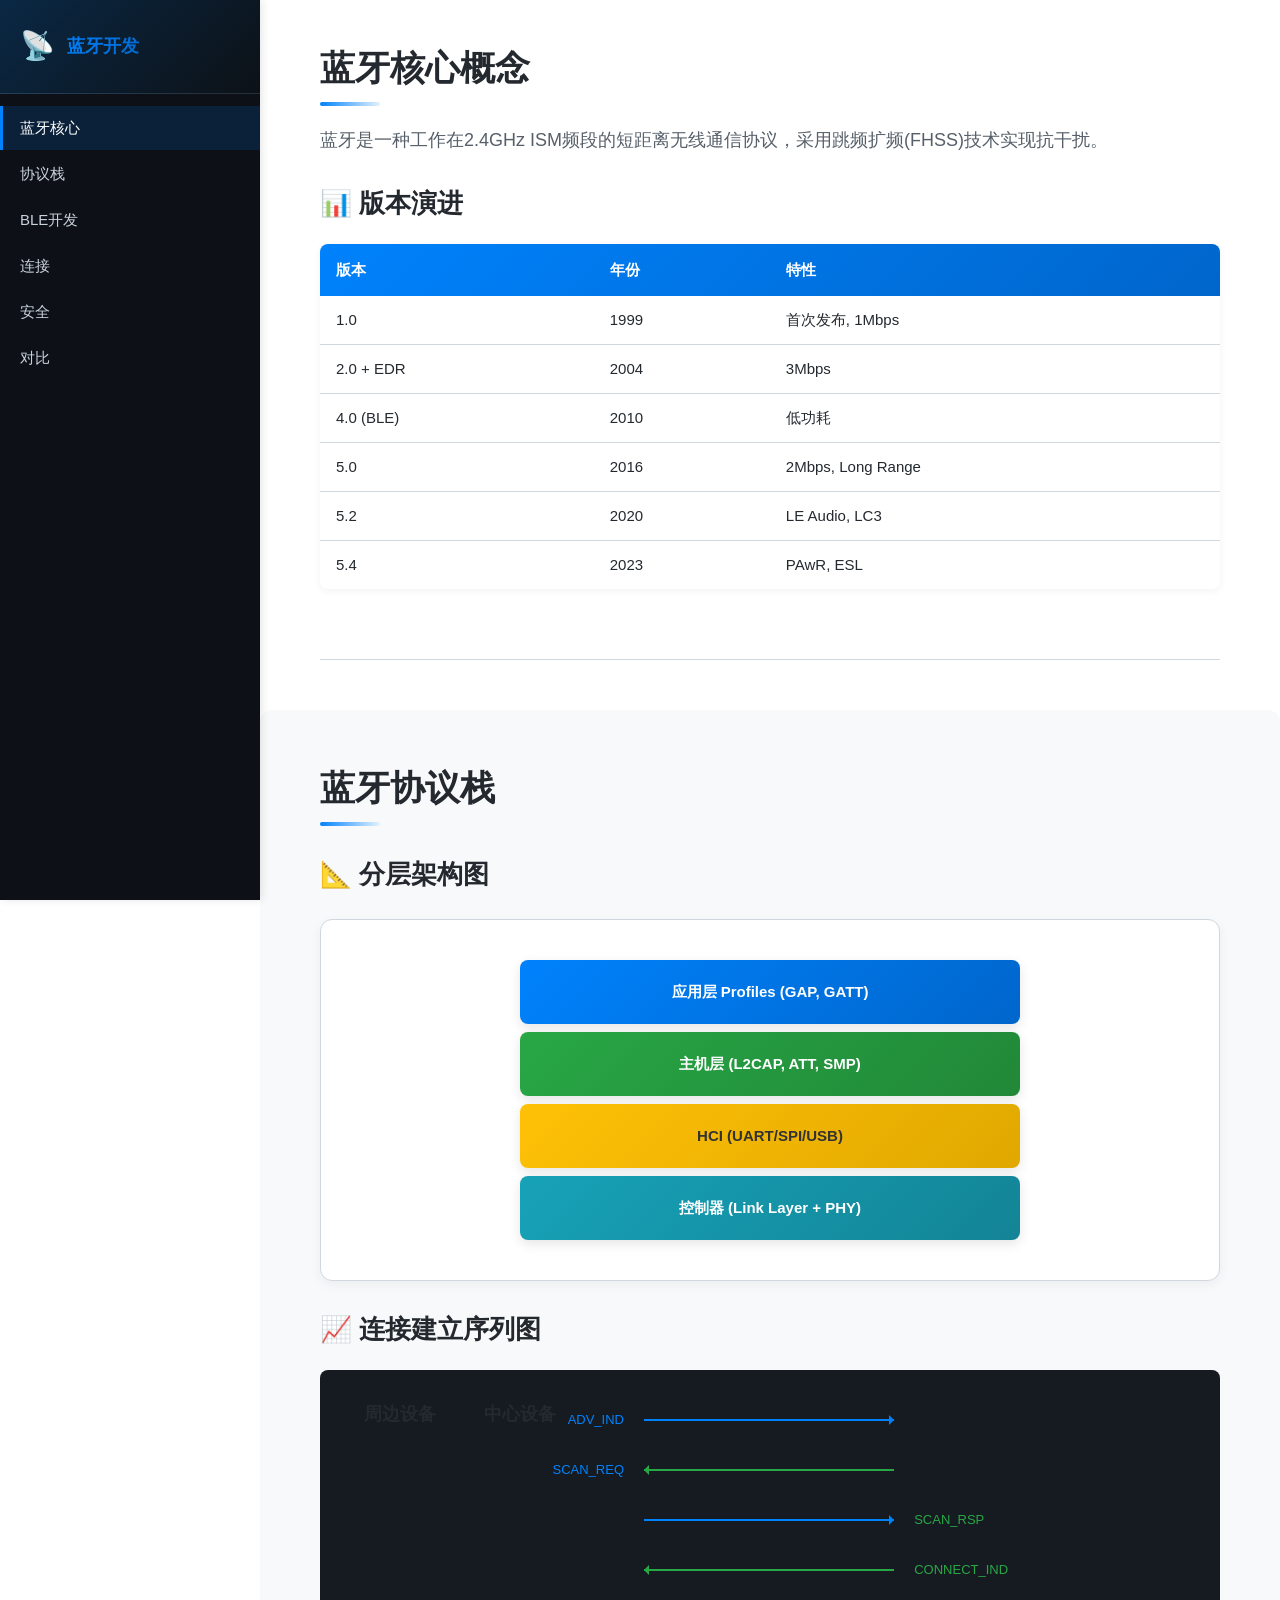
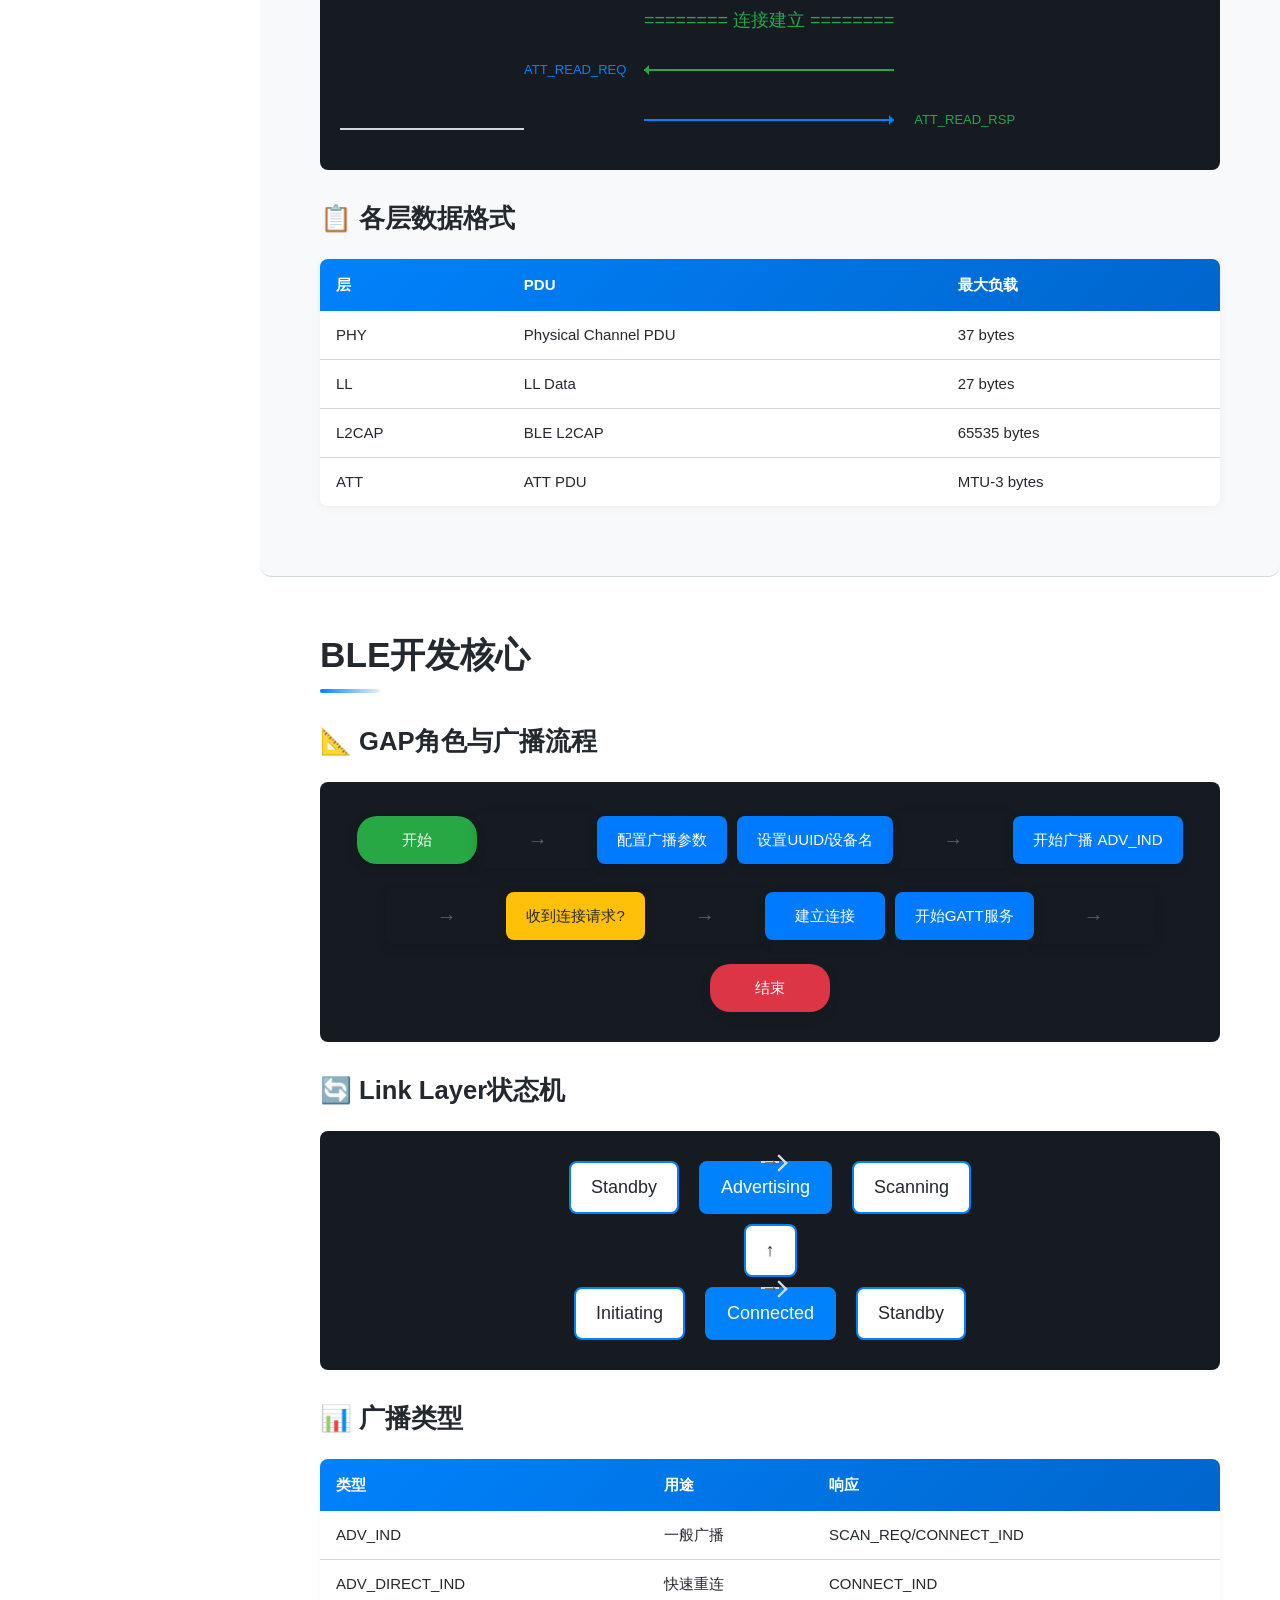
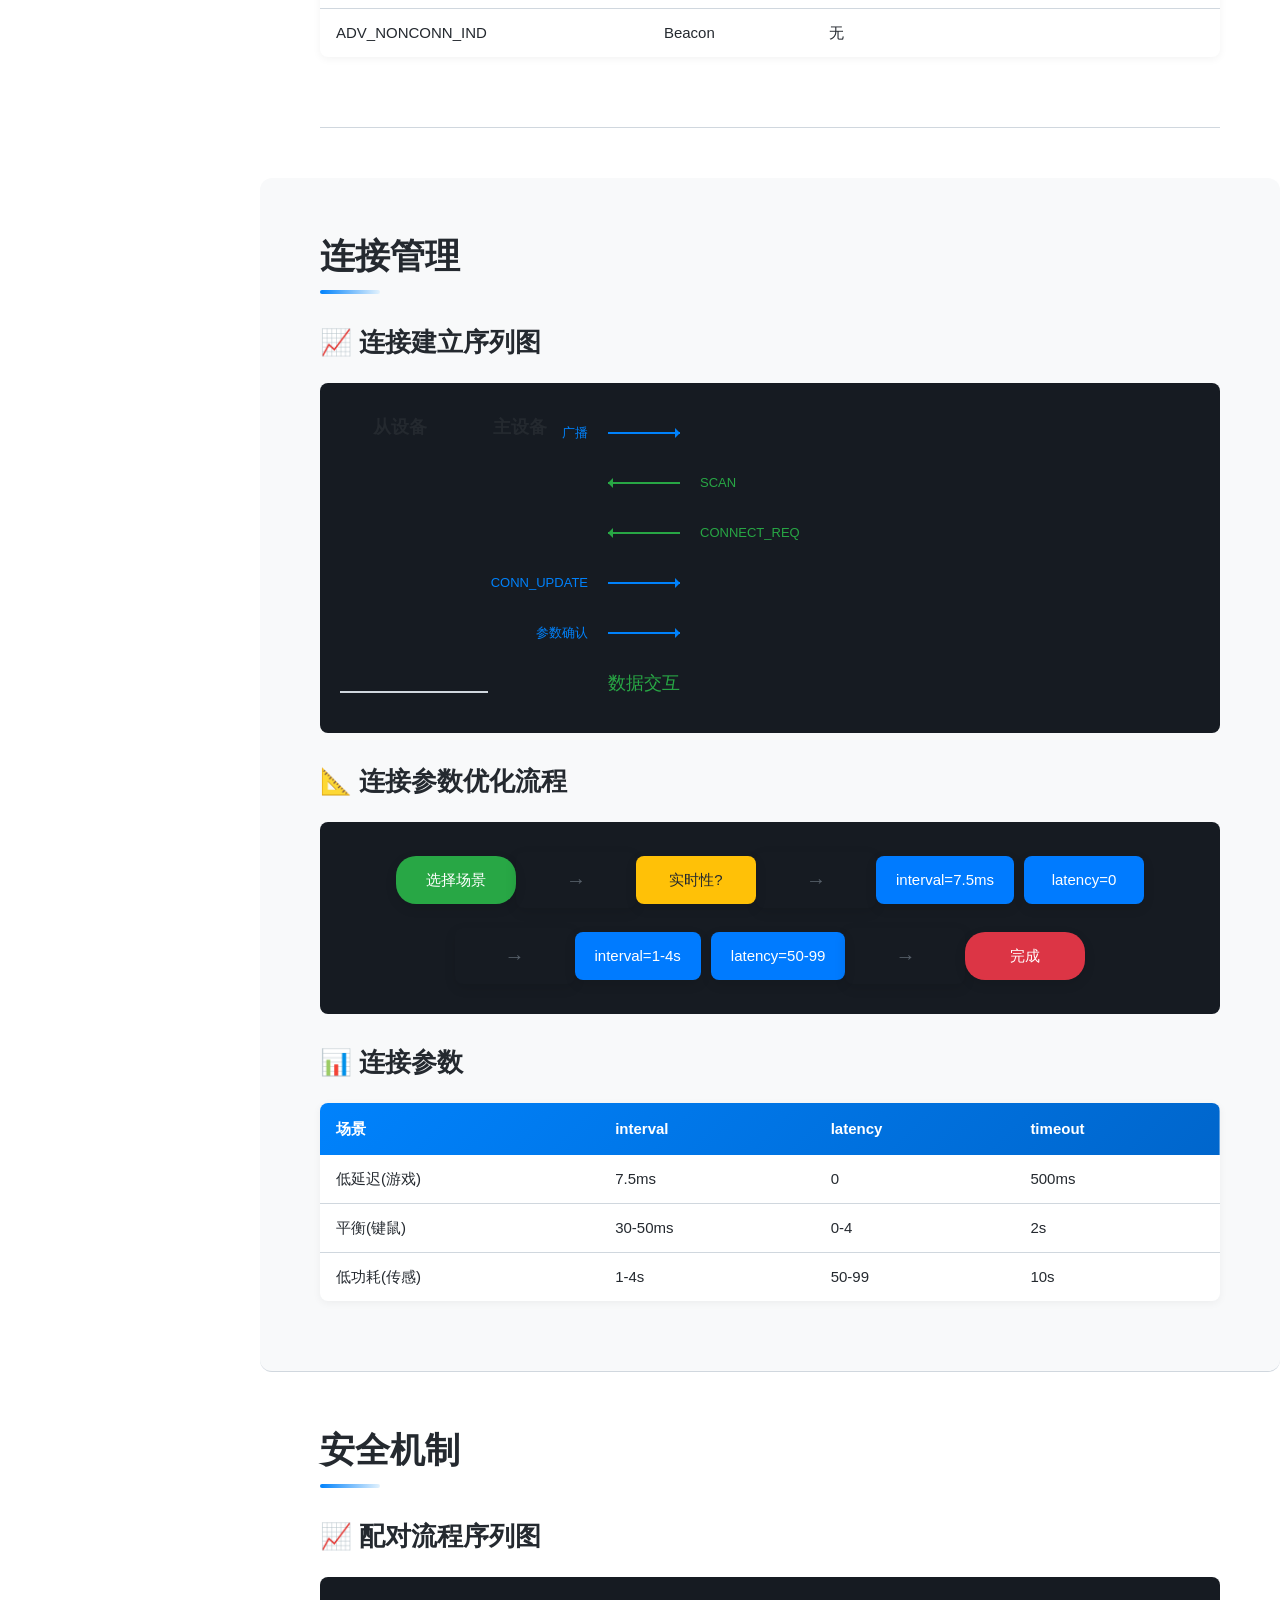
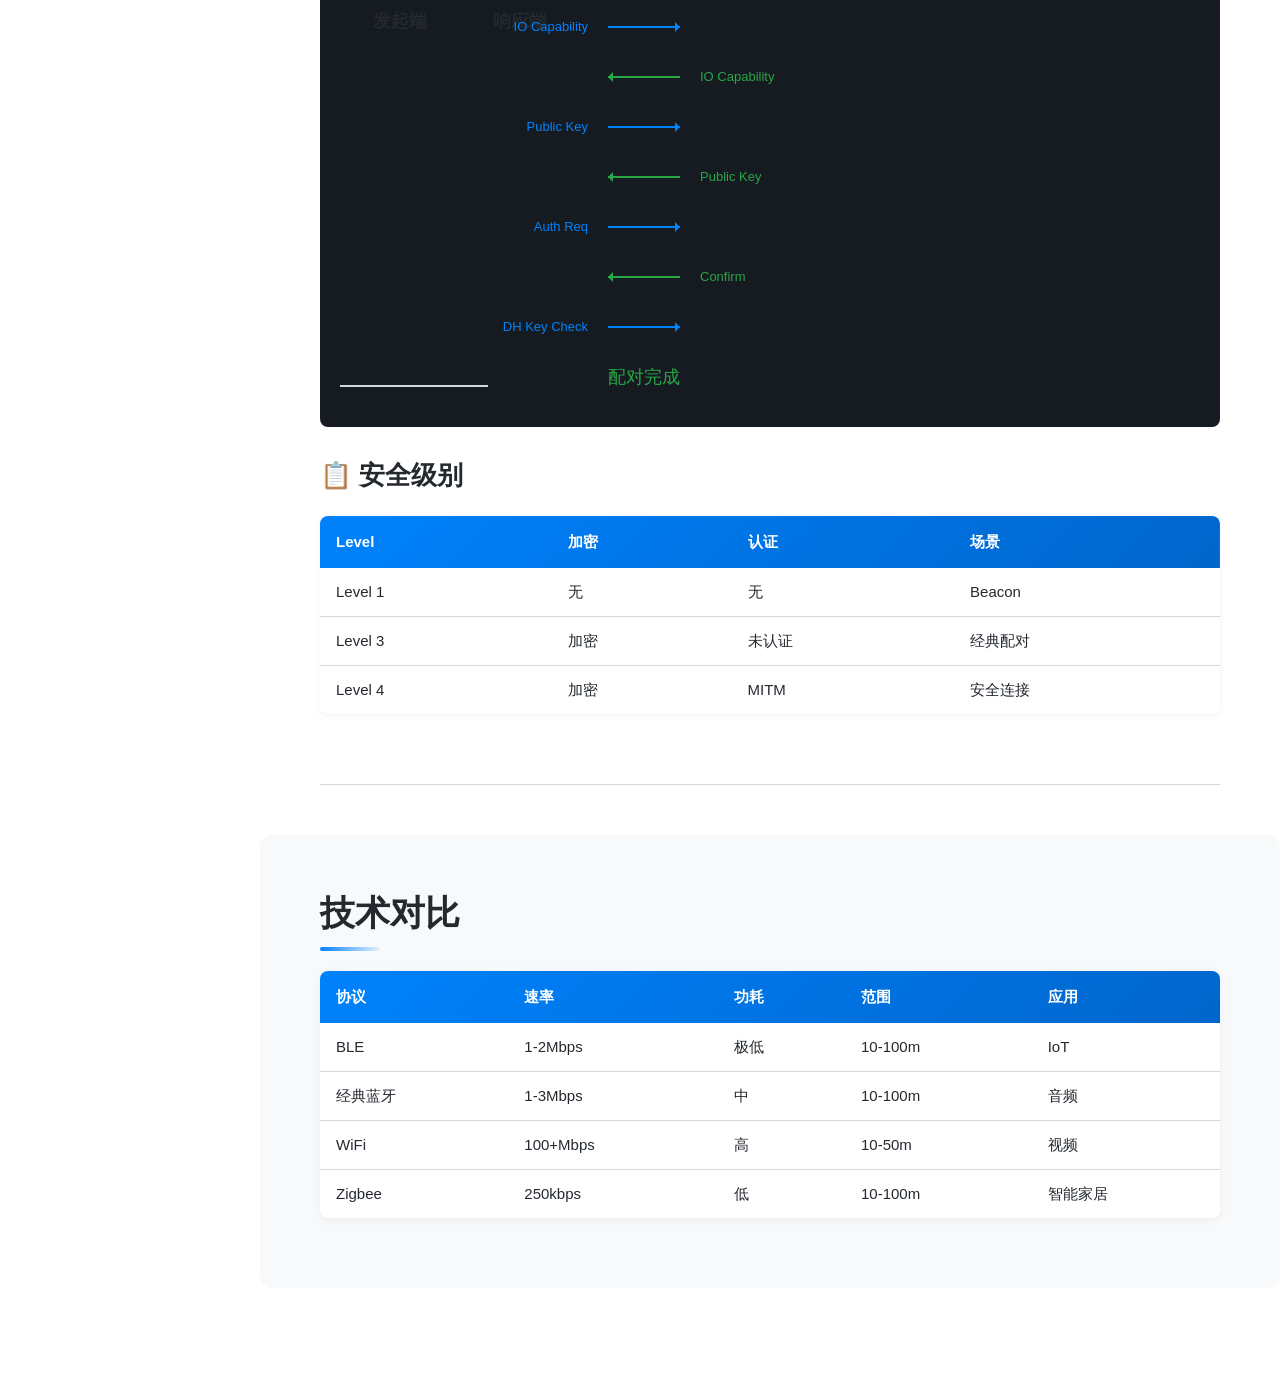
==== commit 3e2eb50b: "feat: 添加序列图样式" ====
--- a/index.html
+++ b/index.html
@@ -5,6 +5,145 @@
     <meta name="viewport" content="width=device-width, initial-scale=1.0">
     <title>蓝牙协议开发教程</title>
     <link rel="stylesheet" href="css/styles.css">
+    <style>
+        .sequence-diagram {
+            background: var(--pre-bg);
+            border-radius: 8px;
+            padding: 20px;
+            margin: 20px 0;
+            overflow-x: auto;
+        }
+        .seq-diagram {
+            display: flex;
+            min-width: 600px;
+        }
+        .seq-actors {
+            display: flex;
+            border-bottom: 2px solid var(--border);
+            padding-bottom: 10px;
+            margin-bottom: 20px;
+        }
+        .seq-actor {
+            flex: 1;
+            text-align: center;
+            font-weight: bold;
+            padding: 10px;
+        }
+        .seq-actor:first-child { flex: 0 0 120px; }
+        .seq-actor:nth-child(2) { flex: 0 0 120px; }
+        .seq-timeline {
+            position: relative;
+            min-height: 300px;
+        }
+        .seq-line {
+            position: absolute;
+            left: 120px;
+            width: 2px;
+            background: var(--text-light);
+            opacity: 0.3;
+        }
+        .seq-message {
+            display: flex;
+            align-items: center;
+            margin: 10px 0;
+            height: 40px;
+        }
+        .seq-msg-left {
+            justify-content: flex-end;
+            padding-right: 20px;
+            width: 120px;
+            text-align: right;
+            color: var(--primary);
+            font-size: 13px;
+        }
+        .seq-msg-center {
+            flex: 1;
+            display: flex;
+            align-items: center;
+        }
+        .seq-msg-right {
+            padding-left: 20px;
+            width: 120px;
+            color: var(--success);
+            font-size: 13px;
+        }
+        .seq-arrow {
+            flex: 1;
+            height: 2px;
+            background: var(--primary);
+            position: relative;
+        }
+        .seq-arrow::after {
+            content: '';
+            position: absolute;
+            right: -5px;
+            top: -4px;
+            border: 5px solid transparent;
+            border-left-color: var(--primary);
+        }
+        .seq-arrow-right { background: var(--success); }
+        .seq-arrow-right::after { right: auto; left: -5px; border-left-color: transparent; border-right-color: var(--success); }
+
+        .flowchart {
+            background: var(--pre-bg);
+            border-radius: 8px;
+            padding: 20px;
+            margin: 20px 0;
+        }
+        .flow-row {
+            display: flex;
+            justify-content: center;
+            align-items: center;
+            gap: 10px;
+            margin: 10px 0;
+        }
+        .flow-box {
+            padding: 12px 20px;
+            border-radius: 8px;
+            text-align: center;
+            min-width: 120px;
+            font-weight: 500;
+        }
+        .flow-start { background: #28a745; color: white; border-radius: 20px; }
+        .flow-end { background: #dc3545; color: white; border-radius: 20px; }
+        .flow-process { background: #007bff; color: white; }
+        .flow-decision { background: #ffc107; transform: rotate(0deg); }
+        .flow-arrow-right::after {
+            content: '→';
+            color: var(--text-light);
+            font-size: 20px;
+        }
+        .flow-arrow-down {
+            writing-mode: vertical-lr;
+            color: var(--text-light);
+        }
+
+        .state-machine {
+            background: var(--pre-bg);
+            border-radius: 8px;
+            padding: 20px;
+            margin: 20px 0;
+        }
+        .state-row {
+            display: flex;
+            justify-content: center;
+            gap: 20px;
+            margin: 10px 0;
+        }
+        .state {
+            padding: 10px 20px;
+            border: 2px solid var(--primary);
+            border-radius: 8px;
+            text-align: center;
+            background: var(--bg);
+        }
+        .state.active { background: var(--primary); color: white; }
+        .state-arrow {
+            display: flex;
+            align-items: center;
+            color: var(--text-light);
+        }
+    </style>
     <link rel="icon" href="data:image/svg+xml,<svg xmlns='http://www.w3.org/2000/svg' viewBox='0 0 100 100'><text y='.9em' font-size='90'>📡</text></svg>">
 </head>
 <body>
@@ -17,11 +156,9 @@
             <li><a href="#intro">蓝牙核心</a></li>
             <li><a href="#protocol-stack">协议栈</a></li>
             <li><a href="#le">BLE开发</a></li>
-            <li><a href="#data">GATT数据</a></li>
-            <li><a href="#connection">连接管理</a></li>
-            <li><a href="#security">安全机制</a></li>
-            <li><a href="#comparison">协议选型</a></li>
-            <li><a href="#troubleshooting">排错指南</a></li>
+            <li><a href="#connection">连接</a></li>
+            <li><a href="#security">安全</a></li>
+            <li><a href="#comparison">对比</a></li>
         </ul>
     </nav>
 
@@ -29,46 +166,9 @@
         <!-- 蓝牙核心 -->
         <section id="intro" class="section">
             <h2>蓝牙核心概念</h2>
-            <p>蓝牙是一种工作在2.4GHz ISM频段的短距离无线通信协议，采用跳频扩频(FHSS)技术实现抗干扰，支持经典蓝牙(BR/EDR)和低功耗蓝牙(BLE)两种模式。</p>
-
-            <h3>技术规格详解</h3>
-            <div class="grid">
-                <div class="card">
-                    <h3>📡 频段与信道</h3>
-                    <p>2.4GHz ISM频段 (2400-2483.5 MHz)</p>
-                    <ul>
-                        <li>BLE: 40个信道 (每2MHz)</li>
-                        <li>经典蓝牙: 79个信道 (每1MHz)</li>
-                        <li>跳频: 1600hop/s</li>
-                    </ul>
-                </div>
-                <div class="card">
-                    <h3>📊 调制方式</h3>
-                    <p>GFSK (高斯频移键控)</p>
-                    <ul>
-                        <li>BLE 1M PHY: 1Mbps</li>
-                        <li>BLE 2M PHY: 2Mbps</li>
-                        <li>BLE Coded: 500/125kbps</li>
-                    </ul>
-                </div>
-                <div class="card">
-                    <h3>🔋 功率等级</h3>
-                    <ul>
-                        <li>Class 1: 100mW, 100m</li>
-                        <li>Class 2: 2.5mW, 10m</li>
-                        <li>Class 3: 1mW, 1m</li>
-                    </ul>
-                </div>
-                <div class="card">
-                    <h3>🔒 模式差异</h3>
-                    <ul>
-                        <li>经典蓝牙: 音频/文件</li>
-                        <li>BLE: IoT/可穿戴</li>
-                    </ul>
-                </div>
-            </div>
-
-            <h3>📊 蓝牙版本演进</h3>
+            <p>蓝牙是一种工作在2.4GHz ISM频段的短距离无线通信协议，采用跳频扩频(FHSS)技术实现抗干扰。</p>
+
+            <h3>📊 版本演进</h3>
             <table class="table">
                 <thead><tr><th>版本</th><th>年份</th><th>特性</th></tr></thead>
                 <tbody>
@@ -86,7 +186,7 @@
         <section id="protocol-stack" class="section section-gray">
             <h2>蓝牙协议栈</h2>
 
-            <h3>分层架构图</h3>
+            <h3>📐 分层架构图</h3>
             <div class="layer-diagram">
                 <div class="layer-stack">
                     <div class="layer layer-app">应用层 Profiles (GAP, GATT)</div>
@@ -96,7 +196,54 @@
                 </div>
             </div>
 
-            <h3>📊 各层数据格式</h3>
+            <h3>📈 连接建立序列图</h3>
+            <div class="sequence-diagram">
+                <div class="seq-diagram">
+                    <div class="seq-actors">
+                        <div class="seq-actor">周边设备</div>
+                        <div class="seq-actor">中心设备</div>
+                    </div>
+                    <div class="seq-timeline">
+                        <div class="seq-message">
+                            <div class="seq-msg-left">ADV_IND</div>
+                            <div class="seq-msg-center"><div class="seq-arrow"></div></div>
+                            <div class="seq-msg-right"></div>
+                        </div>
+                        <div class="seq-message">
+                            <div class="seq-msg-left">SCAN_REQ</div>
+                            <div class="seq-msg-center"><div class="seq-arrow seq-arrow-right"></div></div>
+                            <div class="seq-msg-right"></div>
+                        </div>
+                        <div class="seq-message">
+                            <div class="seq-msg-left"></div>
+                            <div class="seq-msg-center"><div class="seq-arrow"></div></div>
+                            <div class="seq-msg-right">SCAN_RSP</div>
+                        </div>
+                        <div class="seq-message">
+                            <div class="seq-msg-left"></div>
+                            <div class="seq-msg-center"><div class="seq-arrow seq-arrow-right"></div></div>
+                            <div class="seq-msg-right">CONNECT_IND</div>
+                        </div>
+                        <div class="seq-message">
+                            <div class="seq-msg-left"></div>
+                            <div class="seq-msg-center" style="color: var(--success);">======== 连接建立 ========</div>
+                            <div class="seq-msg-right"></div>
+                        </div>
+                        <div class="seq-message">
+                            <div class="seq-msg-left">ATT_READ_REQ</div>
+                            <div class="seq-msg-center"><div class="seq-arrow seq-arrow-right"></div></div>
+                            <div class="seq-msg-right"></div>
+                        </div>
+                        <div class="seq-message">
+                            <div class="seq-msg-left"></div>
+                            <div class="seq-msg-center"><div class="seq-arrow"></div></div>
+                            <div class="seq-msg-right">ATT_READ_RSP</div>
+                        </div>
+                    </div>
+                </div>
+            </div>
+
+            <h3>📋 各层数据格式</h3>
             <table class="table">
                 <thead><tr><th>层</th><th>PDU</th><th>最大负载</th></tr></thead>
                 <tbody>
@@ -106,38 +253,69 @@
                     <tr><td>ATT</td><td>ATT PDU</td><td>MTU-3 bytes</td></tr>
                 </tbody>
             </table>
-
-            <h3>📊 HCI指令类型</h3>
-            <table class="table">
-                <thead><tr><th>类型</th><th>OGF</th><th>示例</th></tr></thead>
-                <tbody>
-                    <tr><td>Link Control</td><td>0x01</td><td>HCI_Inquiry</td></tr>
-                    <tr><td>LE Controller</td><td>0x08</td><td>HCI_LE_Create_Connection</td></tr>
-                </tbody>
-            </table>
         </section>
 
         <!-- BLE开发 -->
         <section id="le" class="section">
             <h2>BLE开发核心</h2>
 
-            <h3>GAP角色</h3>
-            <div class="grid">
-                <div class="card">
-                    <h3>Peripheral</h3>
-                    <p>广播设备(传感器、手环)</p>
-                </div>
-                <div class="card">
-                    <h3>Central</h3>
-                    <p>扫描连接(手机、PC)</p>
-                </div>
-                <div class="card">
-                    <h3>Broadcaster</h3>
-                    <p>仅广播(Beacon)</p>
-                </div>
-                <div class="card">
-                    <h3>Observer</h3>
-                    <p>仅扫描(定位器)</p>
+            <h3>📐 GAP角色与广播流程</h3>
+            <div class="flowchart">
+                <div class="flow-row">
+                    <div class="flow-box flow-start">开始</div>
+                </div>
+                <div class="flow-row">
+                    <div class="flow-box flow-arrow-right"></div>
+                </div>
+                <div class="flow-row">
+                    <div class="flow-box flow-process">配置广播参数</div>
+                    <div class="flow-box flow-process">设置UUID/设备名</div>
+                </div>
+                <div class="flow-row">
+                    <div class="flow-box flow-arrow-right"></div>
+                </div>
+                <div class="flow-row">
+                    <div class="flow-box flow-process">开始广播 ADV_IND</div>
+                </div>
+                <div class="flow-row">
+                    <div class="flow-box flow-arrow-right"></div>
+                </div>
+                <div class="flow-row">
+                    <div class="flow-box flow-decision">收到连接请求?</div>
+                </div>
+                <div class="flow-row">
+                    <div class="flow-box flow-arrow-right"></div>
+                </div>
+                <div class="flow-row">
+                    <div class="flow-box flow-process">建立连接</div>
+                    <div class="flow-box flow-process">开始GATT服务</div>
+                </div>
+                <div class="flow-row">
+                    <div class="flow-box flow-arrow-right"></div>
+                </div>
+                <div class="flow-row">
+                    <div class="flow-box flow-end">结束</div>
+                </div>
+            </div>
+
+            <h3>🔄 Link Layer状态机</h3>
+            <div class="state-machine">
+                <div class="state-row">
+                    <div class="state">Standby</div>
+                    <div class="state-arrow">→</div>
+                    <div class="state active">Advertising</div>
+                    <div class="state-arrow">→</div>
+                    <div class="state">Scanning</div>
+                </div>
+                <div class="state-row">
+                    <div class="state">↑</div>
+                </div>
+                <div class="state-row">
+                    <div class="state">Initiating</div>
+                    <div class="state-arrow">→</div>
+                    <div class="state active">Connected</div>
+                    <div class="state-arrow">→</div>
+                    <div class="state">Standby</div>
                 </div>
             </div>
 
@@ -150,6 +328,86 @@
                     <tr><td>ADV_NONCONN_IND</td><td>Beacon</td><td>无</td></tr>
                 </tbody>
             </table>
+        </section>
+
+        <!-- 连接管理 -->
+        <section id="connection" class="section section-gray">
+            <h2>连接管理</h2>
+
+            <h3>📈 连接建立序列图</h3>
+            <div class="sequence-diagram">
+                <div class="seq-diagram">
+                    <div class="seq-actors">
+                        <div class="seq-actor">从设备</div>
+                        <div class="seq-actor">主设备</div>
+                    </div>
+                    <div class="seq-timeline">
+                        <div class="seq-message">
+                            <div class="seq-msg-left">广播</div>
+                            <div class="seq-msg-center"><div class="seq-arrow"></div></div>
+                            <div class="seq-msg-right"></div>
+                        </div>
+                        <div class="seq-message">
+                            <div class="seq-msg-left"></div>
+                            <div class="seq-msg-center"><div class="seq-arrow seq-arrow-right"></div></div>
+                            <div class="seq-msg-right">SCAN</div>
+                        </div>
+                        <div class="seq-message">
+                            <div class="seq-msg-left"></div>
+                            <div class="seq-msg-center"><div class="seq-arrow seq-arrow-right"></div></div>
+                            <div class="seq-msg-right">CONNECT_REQ</div>
+                        </div>
+                        <div class="seq-message">
+                            <div class="seq-msg-left">CONN_UPDATE</div>
+                            <div class="seq-msg-center"><div class="seq-arrow"></div></div>
+                            <div class="seq-msg-right"></div>
+                        </div>
+                        <div class="seq-message">
+                            <div class="seq-msg-left">参数确认</div>
+                            <div class="seq-msg-center"><div class="seq-arrow"></div></div>
+                            <div class="seq-msg-right"></div>
+                        </div>
+                        <div class="seq-message">
+                            <div class="seq-msg-left"></div>
+                            <div class="seq-msg-center" style="color: var(--success);">数据交互</div>
+                            <div class="seq-msg-right"></div>
+                        </div>
+                    </div>
+                </div>
+            </div>
+
+            <h3>📐 连接参数优化流程</h3>
+            <div class="flowchart">
+                <div class="flow-row">
+                    <div class="flow-box flow-start">选择场景</div>
+                </div>
+                <div class="flow-row">
+                    <div class="flow-box flow-arrow-right"></div>
+                </div>
+                <div class="flow-row">
+                    <div class="flow-box flow-decision">实时性?</div>
+                </div>
+                <div class="flow-row">
+                    <div class="flow-box flow-arrow-right"></div>
+                </div>
+                <div class="flow-row">
+                    <div class="flow-box flow-process">interval=7.5ms</div>
+                    <div class="flow-box flow-process">latency=0</div>
+                </div>
+                <div class="flow-row">
+                    <div class="flow-box flow-arrow-right"></div>
+                </div>
+                <div class="flow-row">
+                    <div class="flow-box flow-process">interval=1-4s</div>
+                    <div class="flow-box flow-process">latency=50-99</div>
+                </div>
+                <div class="flow-row">
+                    <div class="flow-box flow-arrow-right"></div>
+                </div>
+                <div class="flow-row">
+                    <div class="flow-box flow-end">完成</div>
+                </div>
+            </div>
 
             <h3>📊 连接参数</h3>
             <table class="table">
@@ -162,94 +420,63 @@
             </table>
         </section>
 
-        <!-- GATT数据传输 -->
-        <section id="data" class="section section-gray">
-            <h2>GATT数据传输</h2>
-
-            <h3>数据传输模式</h3>
-            <table class="table">
-                <thead><tr><th>模式</th><th>Opcode</th><th>确认</th><th>场景</th></tr></thead>
-                <tbody>
-                    <tr><td>Read</td><td>0x0A</td><td>需要</td><td>状态查询</td></tr>
-                    <tr><td>Write</td><td>0x12</td><td>需要</td><td>控制指令</td></tr>
-                    <tr><td>Write NoResp</td><td>0x52</td><td>否</td><td>按键事件</td></tr>
-                    <tr><td>Notify</td><td>0x1B</td><td>否</td><td>传感器数据</td></tr>
-                    <tr><td>Indicate</td><td>0x1D</td><td>需要</td><td>重要告警</td></tr>
-                </tbody>
-            </table>
-
-            <h3>📋 常用UUID</h3>
-            <table class="table">
-                <thead><tr><th>服务/特征</th><th>UUID</th></tr></thead>
-                <tbody>
-                    <tr><td>电池服务</td><td>180f</td></tr>
-                    <tr><td>电池电量</td><td>2a19</td></tr>
-                    <tr><td>心率服务</td><td>180d</td></tr>
-                    <tr><td>心率测量</td><td>2a37</td></tr>
-                </tbody>
-            </table>
-
-            <h3>代码示例</h3>
-            <div class="tab-container">
-                <div class="tab-buttons">
-                    <button class="tab-btn active" data-tab="py">Python</button>
-                    <button class="tab-btn" data-tab="go">GoLang</button>
-                    <button class="tab-btn" data-tab="wx">小程序</button>
-                </div>
-                <div class="tab-content active" id="py">
-                    <pre><code># Python - bleak
-from bleak import BleakClient
-async def demo():
-    client = BleakClient("AA:BB:CC:DD:EE:FF")
-    await client.connect()
-    data = await client.read_gatt_char("2a19")</code></pre>
-                </div>
-                <div class="tab-content" id="go">
-                    <pre><code>// Go - go-ble
-import "github.com/go-ble/ble"
-cln, _ := ble.Connect(ctx, addr)
-cln.Read(chars[0])</code></pre>
-                </div>
-                <div class="tab-content" id="wx">
-                    <pre><code>// 微信小程序
-wx.createBLEConnection({deviceId})
-wx.notifyBLECharacteristicValueChange({...})</code></pre>
-                </div>
-            </div>
-        </section>
-
-        <!-- 连接管理 -->
-        <section id="connection" class="section">
-            <h2>连接管理</h2>
-
-            <h3>连接参数计算</h3>
-            <pre><code>// 条件: timeout > (1 + latency) * interval * 2
-// 传感器: interval=1s, latency=99, timeout=10s ✓
-// 音频: interval=7.5ms, latency=0, timeout=500ms ✓</code></pre>
-
-            <h3>参数速查</h3>
-            <table class="table">
-                <thead><tr><th>参数</th><th>范围</th><th>说明</th></tr></thead>
-                <tbody>
-                    <tr><td>interval</td><td>7.5ms-4s</td><td>连接间隔</td></tr>
-                    <tr><td>slave_latency</td><td>0-499</td><td>跳过连接事件数</td></tr>
-                    <tr><td>supervision_timeout</td><td>100ms-32s</td><td>链路超时</td></tr>
-                </tbody>
-            </table>
-        </section>
-
-        <!-- 安全机制 -->
-        <section id="security" class="section section-gray">
+        <!-- 安全 -->
+        <section id="security" class="section">
             <h2>安全机制</h2>
 
-            <h3>配对流程</h3>
-            <pre><code>// LE Secure Connections
-// Phase 1: 能力交换
-// Phase 2: 公钥交换
-// Phase 3: 认证
-// Phase 4: 密钥分发</code></pre>
-
-            <h3>安全级别</h3>
+            <h3>📈 配对流程序列图</h3>
+            <div class="sequence-diagram">
+                <div class="seq-diagram">
+                    <div class="seq-actors">
+                        <div class="seq-actor">发起端</div>
+                        <div class="seq-actor">响应端</div>
+                    </div>
+                    <div class="seq-timeline">
+                        <div class="seq-message">
+                            <div class="seq-msg-left">IO Capability</div>
+                            <div class="seq-msg-center"><div class="seq-arrow"></div></div>
+                            <div class="seq-msg-right"></div>
+                        </div>
+                        <div class="seq-message">
+                            <div class="seq-msg-left"></div>
+                            <div class="seq-msg-center"><div class="seq-arrow seq-arrow-right"></div></div>
+                            <div class="seq-msg-right">IO Capability</div>
+                        </div>
+                        <div class="seq-message">
+                            <div class="seq-msg-left">Public Key</div>
+                            <div class="seq-msg-center"><div class="seq-arrow"></div></div>
+                            <div class="seq-msg-right"></div>
+                        </div>
+                        <div class="seq-message">
+                            <div class="seq-msg-left"></div>
+                            <div class="seq-msg-center"><div class="seq-arrow seq-arrow-right"></div></div>
+                            <div class="seq-msg-right">Public Key</div>
+                        </div>
+                        <div class="seq-message">
+                            <div class="seq-msg-left">Auth Req</div>
+                            <div class="seq-msg-center"><div class="seq-arrow"></div></div>
+                            <div class="seq-msg-right"></div>
+                        </div>
+                        <div class="seq-message">
+                            <div class="seq-msg-left"></div>
+                            <div class="seq-msg-center"><div class="seq-arrow seq-arrow-right"></div></div>
+                            <div class="seq-msg-right">Confirm</div>
+                        </div>
+                        <div class="seq-message">
+                            <div class="seq-msg-left">DH Key Check</div>
+                            <div class="seq-msg-center"><div class="seq-arrow"></div></div>
+                            <div class="seq-msg-right"></div>
+                        </div>
+                        <div class="seq-message">
+                            <div class="seq-msg-left"></div>
+                            <div class="seq-msg-center" style="color: var(--success);">配对完成</div>
+                            <div class="seq-msg-right"></div>
+                        </div>
+                    </div>
+                </div>
+            </div>
+
+            <h3>📋 安全级别</h3>
             <table class="table">
                 <thead><tr><th>Level</th><th>加密</th><th>认证</th><th>场景</th></tr></thead>
                 <tbody>
@@ -260,44 +487,19 @@
             </table>
         </section>
 
-        <!-- 协议对比 -->
-        <section id="comparison" class="section">
-            <h2>技术对比与选型</h2>
-
+        <!-- 对比 -->
+        <section id="comparison" class="section section-gray">
+            <h2>技术对比</h2>
             <table class="table">
-                <thead><tr><th>协议</th><th>频段</th><th>速率</th><th>功耗</th><th>范围</th><th>应用</th></tr></thead>
+                <thead><tr><th>协议</th><th>速率</th><th>功耗</th><th>范围</th><th>应用</th></tr></thead>
                 <tbody>
-                    <tr><td>BLE</td><td>2.4GHz</td><td>1-2Mbps</td><td>极低</td><td>10-100m</td><td>IoT</td></tr>
-                    <tr><td>经典蓝牙</td><td>2.4GHz</td><td>1-3Mbps</td><td>中</td><td>10-100m</td><td>音频</td></tr>
-                    <tr><td>WiFi</td><td>2.4/5G</td><td>100+Mbps</td><td>高</td><td>10-50m</td><td>视频</td></tr>
-                    <tr><td>Zigbee</td><td>2.4GHz</td><td>250kbps</td><td>低</td><td>10-100m</td><td>智能家居</td></tr>
-                    <tr><td>LoRa</td><td>433M-868M</td><td>50kbps</td><td>极低</td><td>2-15km</td><td>远距传感</td></tr>
+                    <tr><td>BLE</td><td>1-2Mbps</td><td>极低</td><td>10-100m</td><td>IoT</td></tr>
+                    <tr><td>经典蓝牙</td><td>1-3Mbps</td><td>中</td><td>10-100m</td><td>音频</td></tr>
+                    <tr><td>WiFi</td><td>100+Mbps</td><td>高</td><td>10-50m</td><td>视频</td></tr>
+                    <tr><td>Zigbee</td><td>250kbps</td><td>低</td><td>10-100m</td><td>智能家居</td></tr>
                 </tbody>
             </table>
         </section>
-
-        <!-- 排错指南 -->
-        <section id="troubleshooting" class="section section-gray">
-            <h2>开发排错指南</h2>
-
-            <h3>常见问题</h3>
-            <table class="table">
-                <thead><tr><th>问题</th><th>原因</th><th>解决方案</th></tr></thead>
-                <tbody>
-                    <tr><td>设备无法发现</td><td>未开启广播</td><td>检查广播参数</td></tr>
-                    <tr><td>连接经常断开</td><td>参数不当/信号弱</td><td>调整interval/latency</td></tr>
-                    <tr><td>数据发送失败</td><td>MTU不匹配</td><td>协商MTU</td></tr>
-                    <tr><td>配对失败</td><td>IO能力不匹配</td><td>检查配对参数</td></tr>
-                </tbody>
-            </table>
-
-            <h3>调试工具</h3>
-            <div class="grid">
-                <div class="card"><h3>Android</h3><ul><li>nRF Connect</li><li>BLE Scanner</li></ul></div>
-                <div class="card"><h3>iOS</h3><ul><li>LightBlue</li></ul></div>
-                <div class="card"><h3>PC</h3><ul><li>nRF Connect Desktop</li><li>Wireshark</li></ul></div>
-            </div>
-        </section>
     </main>
 
     <script src="js/script.js"></script>
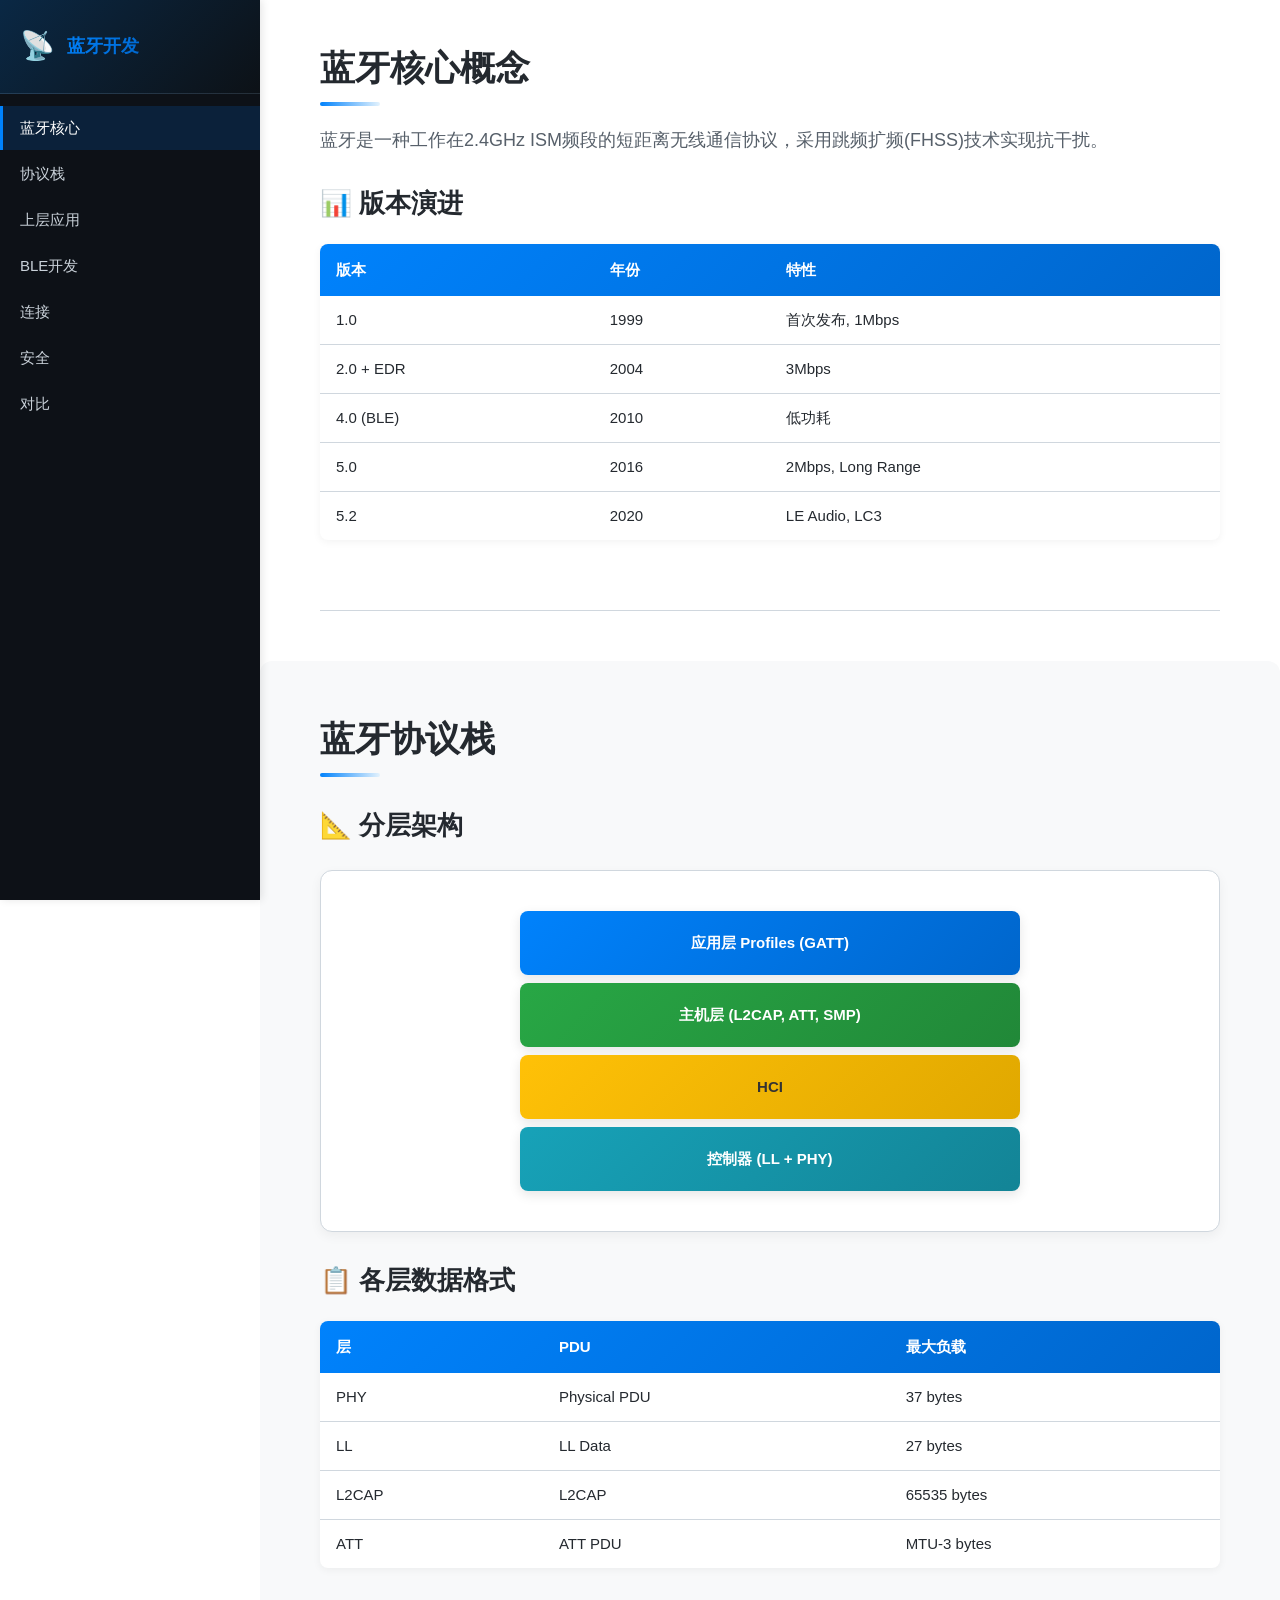
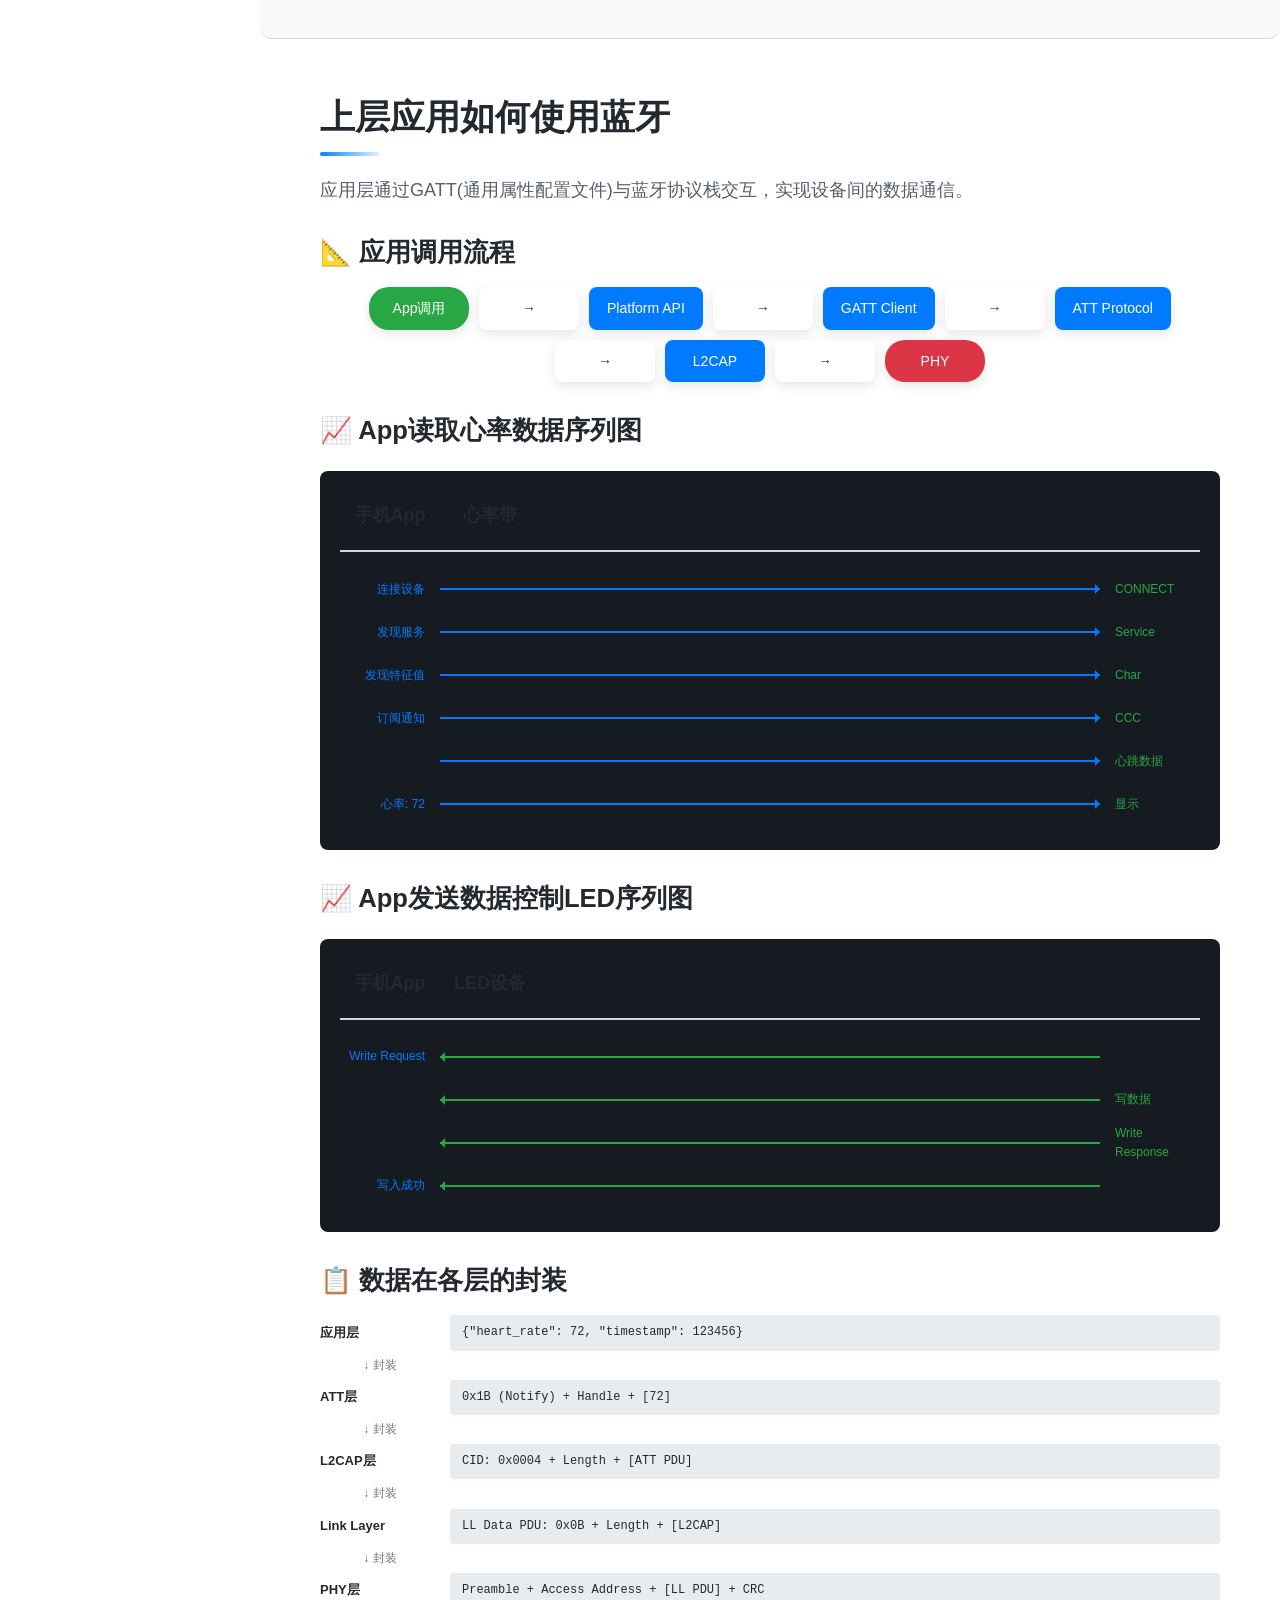
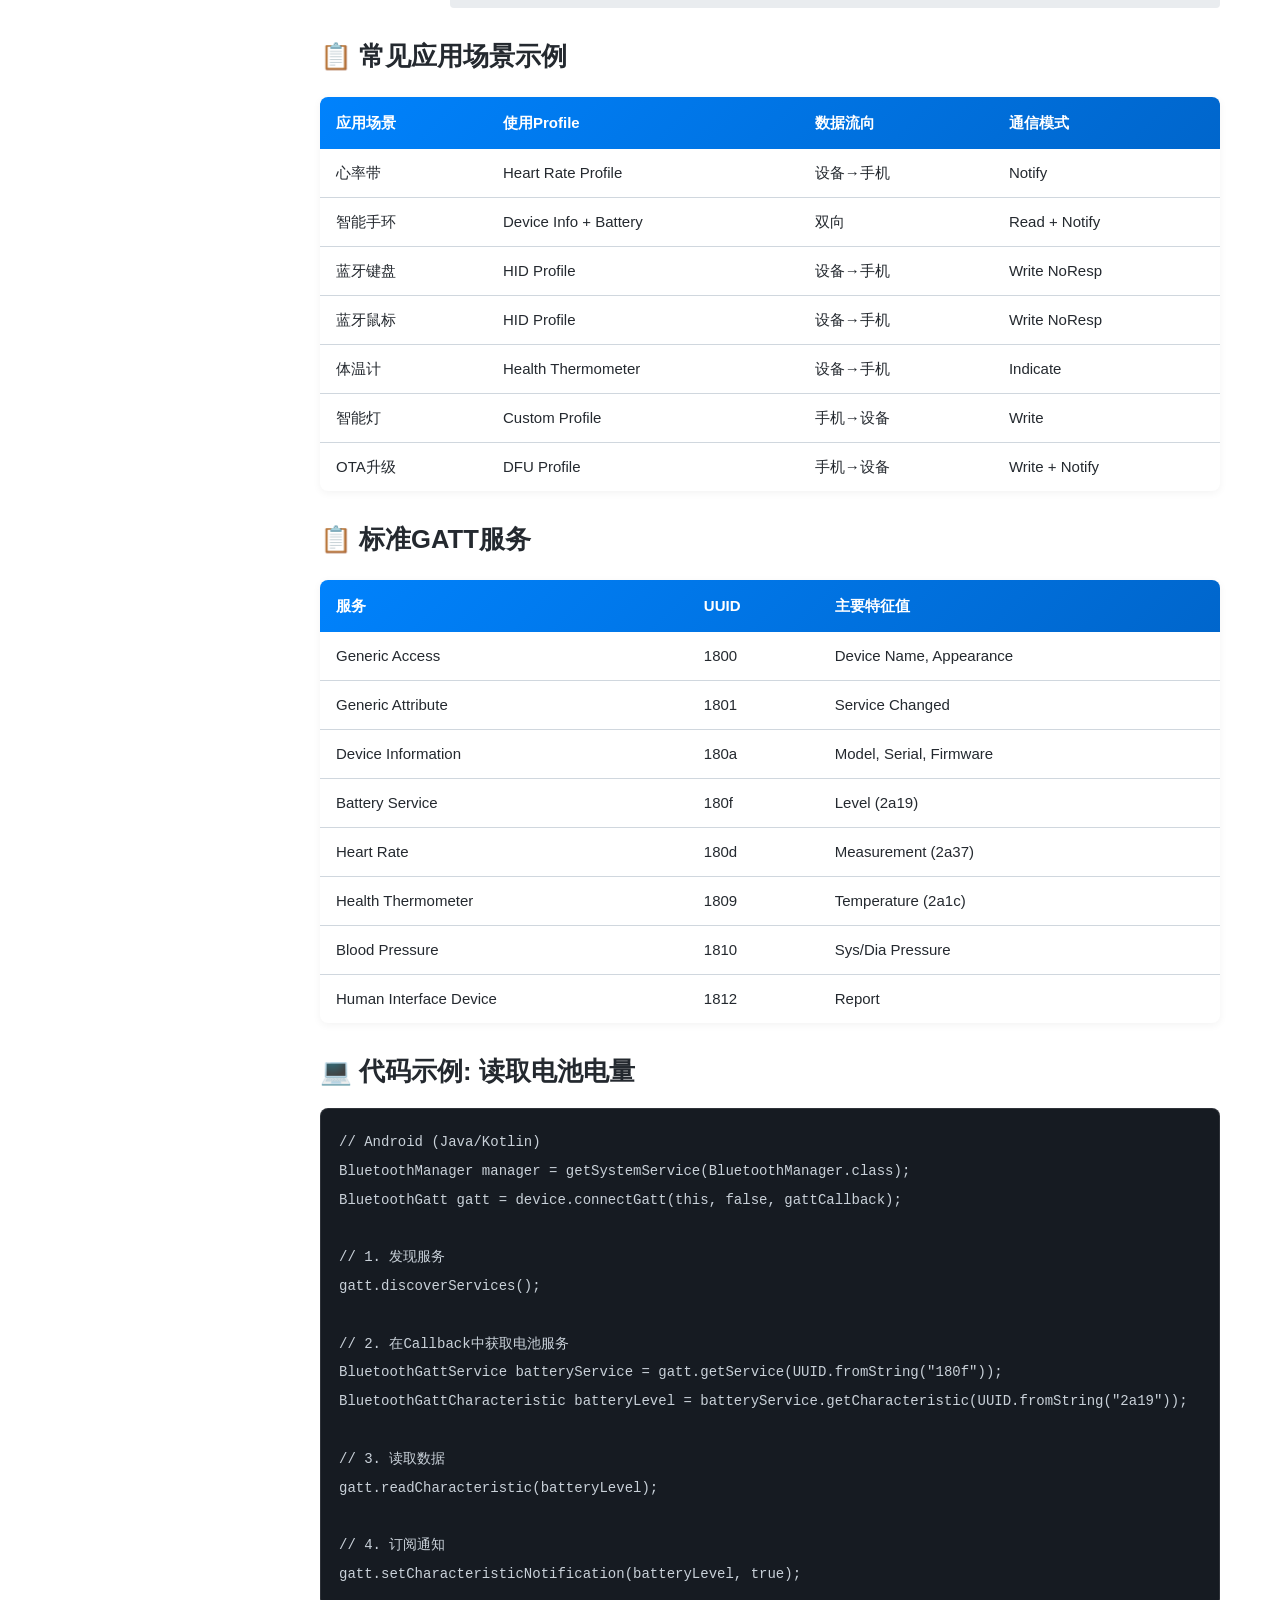
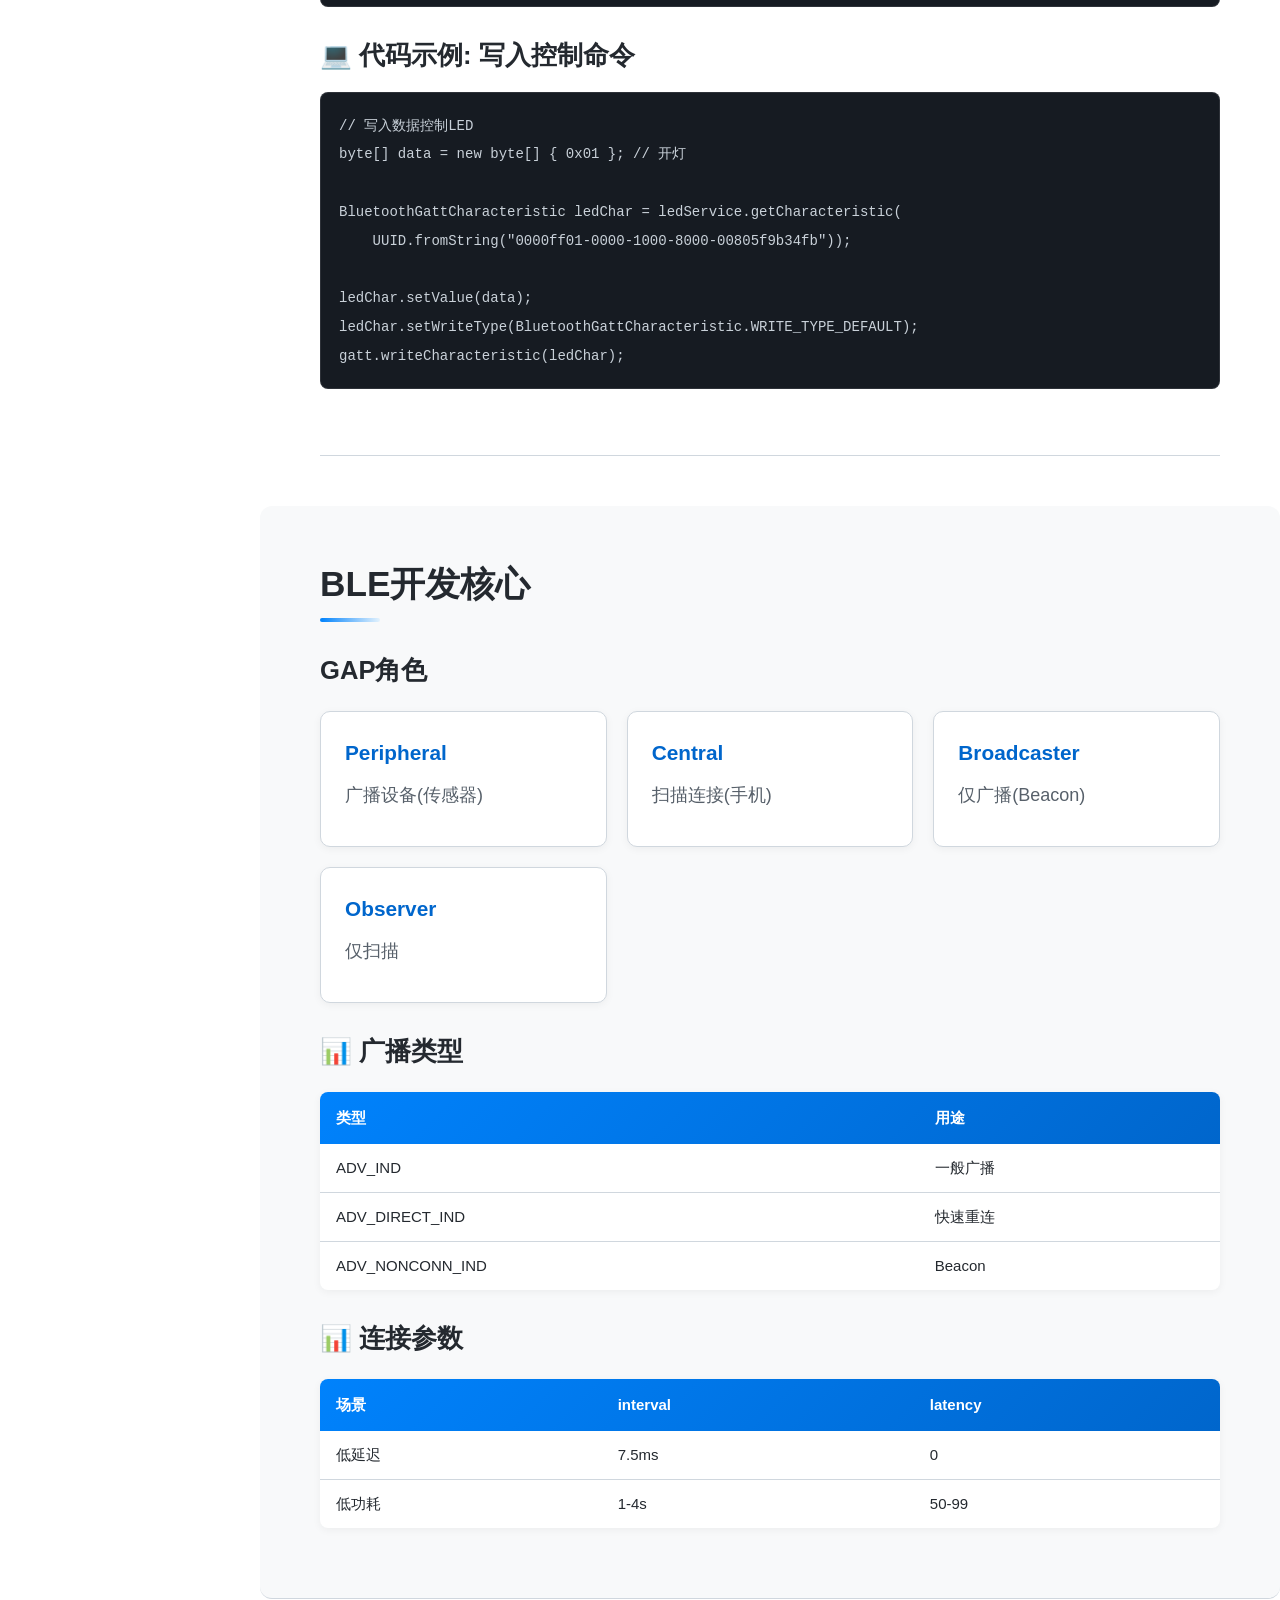
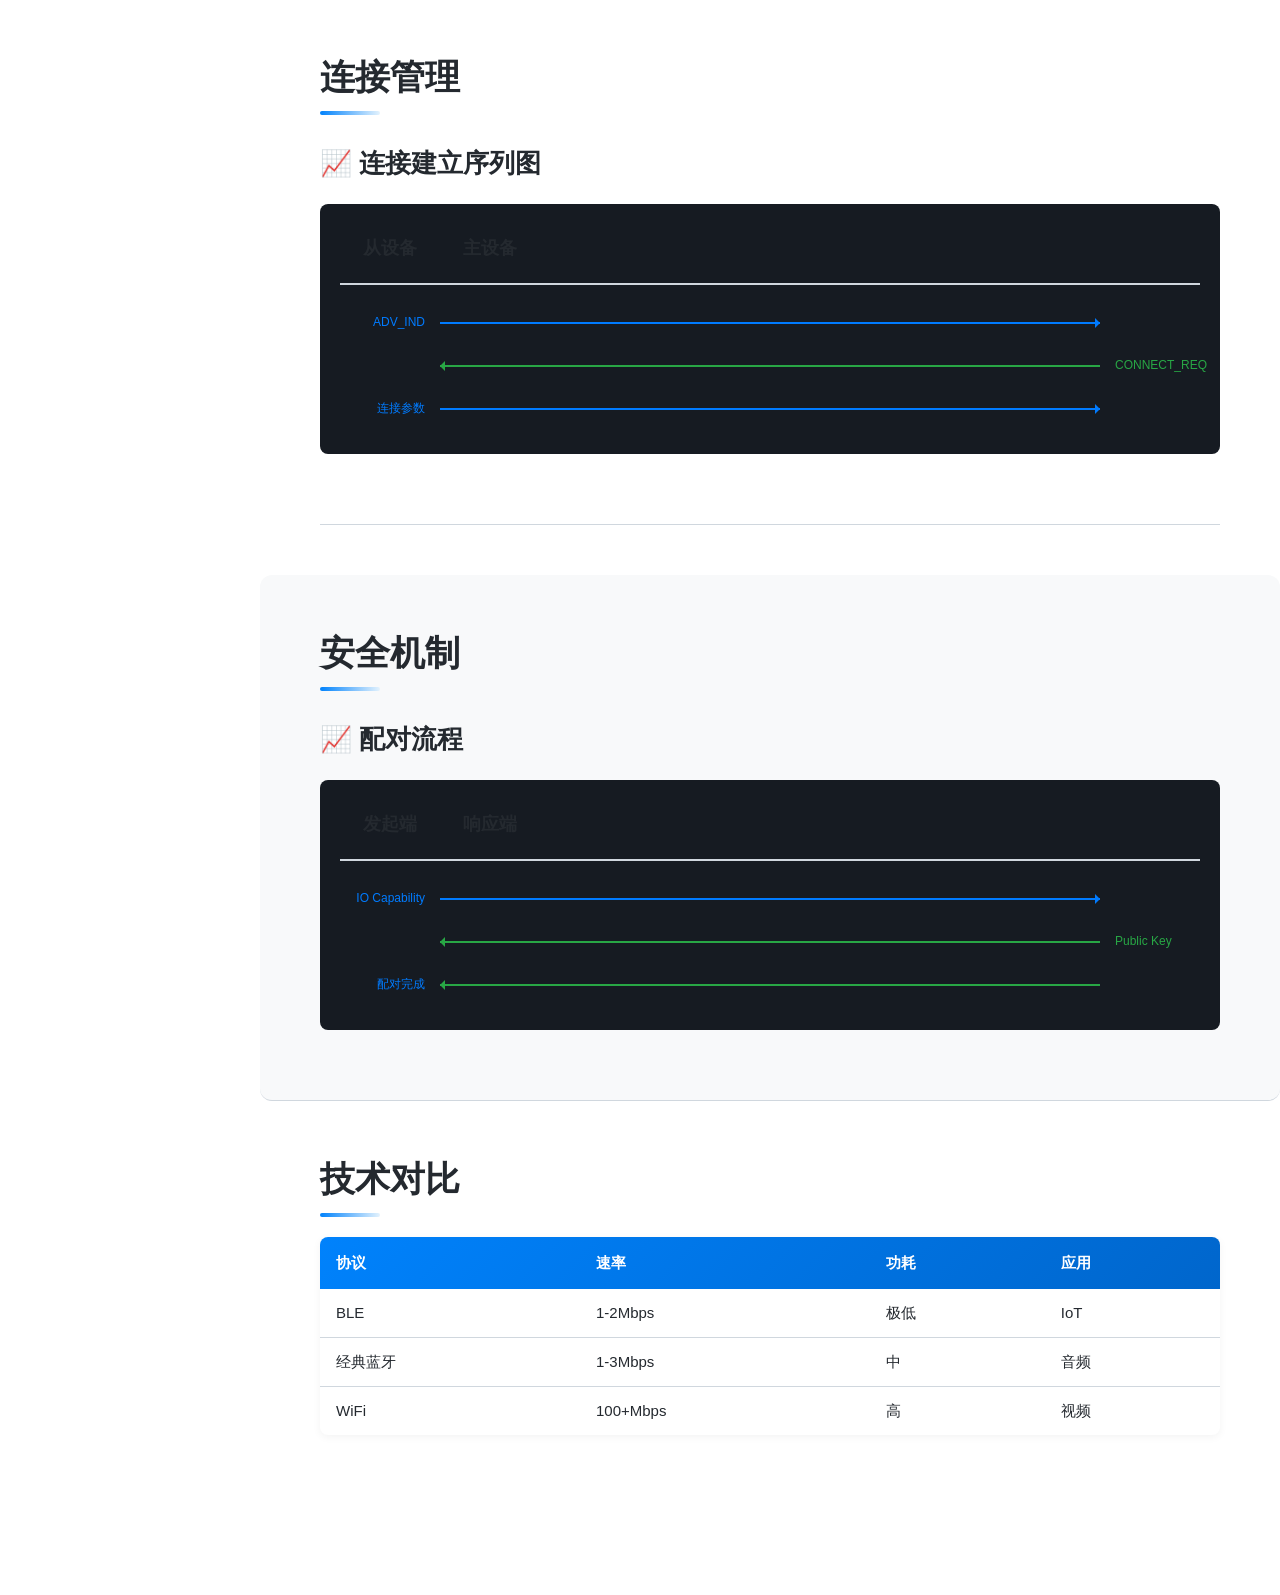
==== commit 697ff0de: "fix: 优化 index.html 样式" ====
--- a/index.html
+++ b/index.html
@@ -6,143 +6,30 @@
     <title>蓝牙协议开发教程</title>
     <link rel="stylesheet" href="css/styles.css">
     <style>
-        .sequence-diagram {
-            background: var(--pre-bg);
-            border-radius: 8px;
-            padding: 20px;
-            margin: 20px 0;
-            overflow-x: auto;
-        }
-        .seq-diagram {
-            display: flex;
-            min-width: 600px;
-        }
-        .seq-actors {
-            display: flex;
-            border-bottom: 2px solid var(--border);
-            padding-bottom: 10px;
-            margin-bottom: 20px;
-        }
-        .seq-actor {
-            flex: 1;
-            text-align: center;
-            font-weight: bold;
-            padding: 10px;
-        }
-        .seq-actor:first-child { flex: 0 0 120px; }
-        .seq-actor:nth-child(2) { flex: 0 0 120px; }
-        .seq-timeline {
-            position: relative;
-            min-height: 300px;
-        }
-        .seq-line {
-            position: absolute;
-            left: 120px;
-            width: 2px;
-            background: var(--text-light);
-            opacity: 0.3;
-        }
-        .seq-message {
-            display: flex;
-            align-items: center;
-            margin: 10px 0;
-            height: 40px;
-        }
-        .seq-msg-left {
-            justify-content: flex-end;
-            padding-right: 20px;
-            width: 120px;
-            text-align: right;
-            color: var(--primary);
-            font-size: 13px;
-        }
-        .seq-msg-center {
-            flex: 1;
-            display: flex;
-            align-items: center;
-        }
-        .seq-msg-right {
-            padding-left: 20px;
-            width: 120px;
-            color: var(--success);
-            font-size: 13px;
-        }
-        .seq-arrow {
-            flex: 1;
-            height: 2px;
-            background: var(--primary);
-            position: relative;
-        }
-        .seq-arrow::after {
-            content: '';
-            position: absolute;
-            right: -5px;
-            top: -4px;
-            border: 5px solid transparent;
-            border-left-color: var(--primary);
-        }
-        .seq-arrow-right { background: var(--success); }
-        .seq-arrow-right::after { right: auto; left: -5px; border-left-color: transparent; border-right-color: var(--success); }
-
-        .flowchart {
-            background: var(--pre-bg);
-            border-radius: 8px;
-            padding: 20px;
-            margin: 20px 0;
-        }
-        .flow-row {
-            display: flex;
-            justify-content: center;
-            align-items: center;
-            gap: 10px;
-            margin: 10px 0;
-        }
-        .flow-box {
-            padding: 12px 20px;
-            border-radius: 8px;
-            text-align: center;
-            min-width: 120px;
-            font-weight: 500;
-        }
+        .sequence-diagram { background: var(--pre-bg); border-radius: 8px; padding: 20px; margin: 20px 0; overflow-x: auto; }
+        .seq-actors { display: flex; border-bottom: 2px solid var(--border); padding-bottom: 10px; margin-bottom: 20px; }
+        .seq-actor { flex: 1; text-align: center; font-weight: bold; padding: 10px; }
+        .seq-actor:first-child { flex: 0 0 100px; }
+        .seq-actor:nth-child(2) { flex: 0 0 100px; }
+        .seq-message { display: flex; align-items: center; margin: 8px 0; height: 35px; }
+        .seq-msg-left { justify-content: flex-end; padding-right: 15px; width: 100px; text-align: right; color: #007bff; font-size: 12px; }
+        .seq-msg-center { flex: 1; display: flex; align-items: center; }
+        .seq-msg-right { padding-left: 15px; width: 100px; color: #28a745; font-size: 12px; }
+        .seq-arrow { flex: 1; height: 2px; background: #007bff; position: relative; }
+        .seq-arrow::after { content: ''; position: absolute; right: -5px; top: -4px; border: 5px solid transparent; border-left-color: #007bff; }
+        .seq-arrow-right { background: #28a745; }
+        .seq-arrow-right::after { right: auto; left: -5px; border-left-color: transparent; border-right-color: #28a745; }
+        .flow-row { display: flex; justify-content: center; align-items: center; gap: 10px; margin: 10px 0; flex-wrap: wrap; }
+        .flow-box { padding: 10px 18px; border-radius: 8px; text-align: center; min-width: 100px; font-weight: 500; font-size: 14px; }
         .flow-start { background: #28a745; color: white; border-radius: 20px; }
         .flow-end { background: #dc3545; color: white; border-radius: 20px; }
         .flow-process { background: #007bff; color: white; }
-        .flow-decision { background: #ffc107; transform: rotate(0deg); }
-        .flow-arrow-right::after {
-            content: '→';
-            color: var(--text-light);
-            font-size: 20px;
-        }
-        .flow-arrow-down {
-            writing-mode: vertical-lr;
-            color: var(--text-light);
-        }
-
-        .state-machine {
-            background: var(--pre-bg);
-            border-radius: 8px;
-            padding: 20px;
-            margin: 20px 0;
-        }
-        .state-row {
-            display: flex;
-            justify-content: center;
-            gap: 20px;
-            margin: 10px 0;
-        }
-        .state {
-            padding: 10px 20px;
-            border: 2px solid var(--primary);
-            border-radius: 8px;
-            text-align: center;
-            background: var(--bg);
-        }
-        .state.active { background: var(--primary); color: white; }
-        .state-arrow {
-            display: flex;
-            align-items: center;
-            color: var(--text-light);
-        }
+        .flow-decision { background: #ffc107; color: #000; }
+        .data-flow { display: flex; flex-direction: column; gap: 5px; margin: 15px 0; }
+        .data-layer { display: flex; align-items: center; gap: 10px; }
+        .data-label { width: 120px; font-weight: bold; font-size: 13px; }
+        .data-box { flex: 1; background: #e9ecef; padding: 8px 12px; border-radius: 4px; font-family: monospace; font-size: 12px; overflow-x: auto; }
+        .data-arrow { width: 120px; text-align: center; color: #6c757d; font-size: 12px; }
     </style>
     <link rel="icon" href="data:image/svg+xml,<svg xmlns='http://www.w3.org/2000/svg' viewBox='0 0 100 100'><text y='.9em' font-size='90'>📡</text></svg>">
 </head>
@@ -154,7 +41,8 @@
         </div>
         <ul class="tree-nav">
             <li><a href="#intro">蓝牙核心</a></li>
-            <li><a href="#protocol-stack">协议栈</a></li>
+            <li><a href="#stack">协议栈</a></li>
+            <li><a href="#app-layer">上层应用</a></li>
             <li><a href="#le">BLE开发</a></li>
             <li><a href="#connection">连接</a></li>
             <li><a href="#security">安全</a></li>
@@ -167,7 +55,6 @@
         <section id="intro" class="section">
             <h2>蓝牙核心概念</h2>
             <p>蓝牙是一种工作在2.4GHz ISM频段的短距离无线通信协议，采用跳频扩频(FHSS)技术实现抗干扰。</p>
-
             <h3>📊 版本演进</h3>
             <table class="table">
                 <thead><tr><th>版本</th><th>年份</th><th>特性</th></tr></thead>
@@ -177,326 +64,299 @@
                     <tr><td>4.0 (BLE)</td><td>2010</td><td>低功耗</td></tr>
                     <tr><td>5.0</td><td>2016</td><td>2Mbps, Long Range</td></tr>
                     <tr><td>5.2</td><td>2020</td><td>LE Audio, LC3</td></tr>
-                    <tr><td>5.4</td><td>2023</td><td>PAwR, ESL</td></tr>
                 </tbody>
             </table>
         </section>
 
         <!-- 协议栈 -->
-        <section id="protocol-stack" class="section section-gray">
+        <section id="stack" class="section section-gray">
             <h2>蓝牙协议栈</h2>
-
-            <h3>📐 分层架构图</h3>
+            <h3>📐 分层架构</h3>
             <div class="layer-diagram">
                 <div class="layer-stack">
-                    <div class="layer layer-app">应用层 Profiles (GAP, GATT)</div>
+                    <div class="layer layer-app">应用层 Profiles (GATT)</div>
                     <div class="layer layer-deps">主机层 (L2CAP, ATT, SMP)</div>
-                    <div class="layer layer-runtime">HCI (UART/SPI/USB)</div>
-                    <div class="layer layer-os">控制器 (Link Layer + PHY)</div>
-                </div>
-            </div>
-
+                    <div class="layer layer-runtime">HCI</div>
+                    <div class="layer layer-os">控制器 (LL + PHY)</div>
+                </div>
+            </div>
+            <h3>📋 各层数据格式</h3>
+            <table class="table">
+                <thead><tr><th>层</th><th>PDU</th><th>最大负载</th></tr></thead>
+                <tbody>
+                    <tr><td>PHY</td><td>Physical PDU</td><td>37 bytes</td></tr>
+                    <tr><td>LL</td><td>LL Data</td><td>27 bytes</td></tr>
+                    <tr><td>L2CAP</td><td>L2CAP</td><td>65535 bytes</td></tr>
+                    <tr><td>ATT</td><td>ATT PDU</td><td>MTU-3 bytes</td></tr>
+                </tbody>
+            </table>
+        </section>
+
+        <!-- 上层应用 -->
+        <section id="app-layer" class="section">
+            <h2>上层应用如何使用蓝牙</h2>
+            <p>应用层通过GATT(通用属性配置文件)与蓝牙协议栈交互，实现设备间的数据通信。</p>
+
+            <h3>📐 应用调用流程</h3>
+            <div class="flow-row">
+                <div class="flow-box flow-start">App调用</div>
+                <div class="flow-box">→</div>
+                <div class="flow-box flow-process">Platform API</div>
+                <div class="flow-box">→</div>
+                <div class="flow-box flow-process">GATT Client</div>
+                <div class="flow-box">→</div>
+                <div class="flow-box flow-process">ATT Protocol</div>
+                <div class="flow-box">→</div>
+                <div class="flow-box flow-process">L2CAP</div>
+                <div class="flow-box">→</div>
+                <div class="flow-box flow-end">PHY</div>
+            </div>
+
+            <h3>📈 App读取心率数据序列图</h3>
+            <div class="sequence-diagram">
+                <div class="seq-actors">
+                    <div class="seq-actor">手机App</div>
+                    <div class="seq-actor">心率带</div>
+                </div>
+                <div class="seq-message">
+                    <div class="seq-msg-left">连接设备</div>
+                    <div class="seq-msg-center"><div class="seq-arrow"></div></div>
+                    <div class="seq-msg-right">CONNECT</div>
+                </div>
+                <div class="seq-message">
+                    <div class="seq-msg-left">发现服务</div>
+                    <div class="seq-msg-center"><div class="seq-arrow"></div></div>
+                    <div class="seq-msg-right">Service</div>
+                </div>
+                <div class="seq-message">
+                    <div class="seq-msg-left">发现特征值</div>
+                    <div class="seq-msg-center"><div class="seq-arrow"></div></div>
+                    <div class="seq-msg-right">Char</div>
+                </div>
+                <div class="seq-message">
+                    <div class="seq-msg-left">订阅通知</div>
+                    <div class="seq-msg-center"><div class="seq-arrow"></div></div>
+                    <div class="seq-msg-right">CCC</div>
+                </div>
+                <div class="seq-message">
+                    <div class="seq-msg-left"></div>
+                    <div class="seq-msg-center"><div class="seq-arrow"></div></div>
+                    <div class="seq-msg-right">心跳数据</div>
+                </div>
+                <div class="seq-message">
+                    <div class="seq-msg-left">心率: 72</div>
+                    <div class="seq-msg-center"><div class="seq-arrow"></div></div>
+                    <div class="seq-msg-right">显示</div>
+                </div>
+            </div>
+
+            <h3>📈 App发送数据控制LED序列图</h3>
+            <div class="sequence-diagram">
+                <div class="seq-actors">
+                    <div class="seq-actor">手机App</div>
+                    <div class="seq-actor">LED设备</div>
+                </div>
+                <div class="seq-message">
+                    <div class="seq-msg-left">Write Request</div>
+                    <div class="seq-msg-center"><div class="seq-arrow seq-arrow-right"></div></div>
+                    <div class="seq-msg-right"></div>
+                </div>
+                <div class="seq-message">
+                    <div class="seq-msg-left"></div>
+                    <div class="seq-msg-center"><div class="seq-arrow seq-arrow-right"></div></div>
+                    <div class="seq-msg-right">写数据</div>
+                </div>
+                <div class="seq-message">
+                    <div class="seq-msg-left"></div>
+                    <div class="seq-msg-center"><div class="seq-arrow seq-arrow-right"></div></div>
+                    <div class="seq-msg-right">Write Response</div>
+                </div>
+                <div class="seq-message">
+                    <div class="seq-msg-left">写入成功</div>
+                    <div class="seq-msg-center"><div class="seq-arrow seq-arrow-right"></div></div>
+                    <div class="seq-msg-right"></div>
+                </div>
+            </div>
+
+            <h3>📋 数据在各层的封装</h3>
+            <div class="data-flow">
+                <div class="data-layer">
+                    <div class="data-label">应用层</div>
+                    <div class="data-box">{"heart_rate": 72, "timestamp": 123456}</div>
+                </div>
+                <div class="data-arrow">↓ 封装</div>
+                <div class="data-layer">
+                    <div class="data-label">ATT层</div>
+                    <div class="data-box">0x1B (Notify) + Handle + [72]</div>
+                </div>
+                <div class="data-arrow">↓ 封装</div>
+                <div class="data-layer">
+                    <div class="data-label">L2CAP层</div>
+                    <div class="data-box">CID: 0x0004 + Length + [ATT PDU]</div>
+                </div>
+                <div class="data-arrow">↓ 封装</div>
+                <div class="data-layer">
+                    <div class="data-label">Link Layer</div>
+                    <div class="data-box">LL Data PDU: 0x0B + Length + [L2CAP]</div>
+                </div>
+                <div class="data-arrow">↓ 封装</div>
+                <div class="data-layer">
+                    <div class="data-label">PHY层</div>
+                    <div class="data-box">Preamble + Access Address + [LL PDU] + CRC</div>
+                </div>
+            </div>
+
+            <h3>📋 常见应用场景示例</h3>
+            <table class="table">
+                <thead><tr><th>应用场景</th><th>使用Profile</th><th>数据流向</th><th>通信模式</th></tr></thead>
+                <tbody>
+                    <tr><td>心率带</td><td>Heart Rate Profile</td><td>设备→手机</td><td>Notify</td></tr>
+                    <tr><td>智能手环</td><td>Device Info + Battery</td><td>双向</td><td>Read + Notify</td></tr>
+                    <tr><td>蓝牙键盘</td><td>HID Profile</td><td>设备→手机</td><td>Write NoResp</td></tr>
+                    <tr><td>蓝牙鼠标</td><td>HID Profile</td><td>设备→手机</td><td>Write NoResp</td></tr>
+                    <tr><td>体温计</td><td>Health Thermometer</td><td>设备→手机</td><td>Indicate</td></tr>
+                    <tr><td>智能灯</td><td>Custom Profile</td><td>手机→设备</td><td>Write</td></tr>
+                    <tr><td>OTA升级</td><td>DFU Profile</td><td>手机→设备</td><td>Write + Notify</td></tr>
+                </tbody>
+            </table>
+
+            <h3>📋 标准GATT服务</h3>
+            <table class="table">
+                <thead><tr><th>服务</th><th>UUID</th><th>主要特征值</th></tr></thead>
+                <tbody>
+                    <tr><td>Generic Access</td><td>1800</td><td>Device Name, Appearance</td></tr>
+                    <tr><td>Generic Attribute</td><td>1801</td><td>Service Changed</td></tr>
+                    <tr><td>Device Information</td><td>180a</td><td>Model, Serial, Firmware</td></tr>
+                    <tr><td>Battery Service</td><td>180f</td><td>Level (2a19)</td></tr>
+                    <tr><td>Heart Rate</td><td>180d</td><td>Measurement (2a37)</td></tr>
+                    <tr><td>Health Thermometer</td><td>1809</td><td>Temperature (2a1c)</td></tr>
+                    <tr><td>Blood Pressure</td><td>1810</td><td>Sys/Dia Pressure</td></tr>
+                    <tr><td>Human Interface Device</td><td>1812</td><td>Report</td></tr>
+                </tbody>
+            </table>
+
+            <h3>💻 代码示例: 读取电池电量</h3>
+            <pre><code>// Android (Java/Kotlin)
+BluetoothManager manager = getSystemService(BluetoothManager.class);
+BluetoothGatt gatt = device.connectGatt(this, false, gattCallback);
+
+// 1. 发现服务
+gatt.discoverServices();
+
+// 2. 在Callback中获取电池服务
+BluetoothGattService batteryService = gatt.getService(UUID.fromString("180f"));
+BluetoothGattCharacteristic batteryLevel = batteryService.getCharacteristic(UUID.fromString("2a19"));
+
+// 3. 读取数据
+gatt.readCharacteristic(batteryLevel);
+
+// 4. 订阅通知
+gatt.setCharacteristicNotification(batteryLevel, true);</code></pre>
+
+            <h3>💻 代码示例: 写入控制命令</h3>
+            <pre><code>// 写入数据控制LED
+byte[] data = new byte[] { 0x01 }; // 开灯
+
+BluetoothGattCharacteristic ledChar = ledService.getCharacteristic(
+    UUID.fromString("0000ff01-0000-1000-8000-00805f9b34fb"));
+
+ledChar.setValue(data);
+ledChar.setWriteType(BluetoothGattCharacteristic.WRITE_TYPE_DEFAULT);
+gatt.writeCharacteristic(ledChar);</code></pre>
+        </section>
+
+        <!-- BLE开发 -->
+        <section id="le" class="section section-gray">
+            <h2>BLE开发核心</h2>
+            <h3>GAP角色</h3>
+            <div class="grid">
+                <div class="card"><h3>Peripheral</h3><p>广播设备(传感器)</p></div>
+                <div class="card"><h3>Central</h3><p>扫描连接(手机)</p></div>
+                <div class="card"><h3>Broadcaster</h3><p>仅广播(Beacon)</p></div>
+                <div class="card"><h3>Observer</h3><p>仅扫描</p></div>
+            </div>
+            <h3>📊 广播类型</h3>
+            <table class="table">
+                <thead><tr><th>类型</th><th>用途</th></tr></thead>
+                <tbody>
+                    <tr><td>ADV_IND</td><td>一般广播</td></tr>
+                    <tr><td>ADV_DIRECT_IND</td><td>快速重连</td></tr>
+                    <tr><td>ADV_NONCONN_IND</td><td>Beacon</td></tr>
+                </tbody>
+            </table>
+            <h3>📊 连接参数</h3>
+            <table class="table">
+                <thead><tr><th>场景</th><th>interval</th><th>latency</th></tr></thead>
+                <tbody>
+                    <tr><td>低延迟</td><td>7.5ms</td><td>0</td></tr>
+                    <tr><td>低功耗</td><td>1-4s</td><td>50-99</td></tr>
+                </tbody>
+            </table>
+        </section>
+
+        <!-- 连接管理 -->
+        <section id="connection" class="section">
+            <h2>连接管理</h2>
             <h3>📈 连接建立序列图</h3>
             <div class="sequence-diagram">
-                <div class="seq-diagram">
-                    <div class="seq-actors">
-                        <div class="seq-actor">周边设备</div>
-                        <div class="seq-actor">中心设备</div>
-                    </div>
-                    <div class="seq-timeline">
-                        <div class="seq-message">
-                            <div class="seq-msg-left">ADV_IND</div>
-                            <div class="seq-msg-center"><div class="seq-arrow"></div></div>
-                            <div class="seq-msg-right"></div>
-                        </div>
-                        <div class="seq-message">
-                            <div class="seq-msg-left">SCAN_REQ</div>
-                            <div class="seq-msg-center"><div class="seq-arrow seq-arrow-right"></div></div>
-                            <div class="seq-msg-right"></div>
-                        </div>
-                        <div class="seq-message">
-                            <div class="seq-msg-left"></div>
-                            <div class="seq-msg-center"><div class="seq-arrow"></div></div>
-                            <div class="seq-msg-right">SCAN_RSP</div>
-                        </div>
-                        <div class="seq-message">
-                            <div class="seq-msg-left"></div>
-                            <div class="seq-msg-center"><div class="seq-arrow seq-arrow-right"></div></div>
-                            <div class="seq-msg-right">CONNECT_IND</div>
-                        </div>
-                        <div class="seq-message">
-                            <div class="seq-msg-left"></div>
-                            <div class="seq-msg-center" style="color: var(--success);">======== 连接建立 ========</div>
-                            <div class="seq-msg-right"></div>
-                        </div>
-                        <div class="seq-message">
-                            <div class="seq-msg-left">ATT_READ_REQ</div>
-                            <div class="seq-msg-center"><div class="seq-arrow seq-arrow-right"></div></div>
-                            <div class="seq-msg-right"></div>
-                        </div>
-                        <div class="seq-message">
-                            <div class="seq-msg-left"></div>
-                            <div class="seq-msg-center"><div class="seq-arrow"></div></div>
-                            <div class="seq-msg-right">ATT_READ_RSP</div>
-                        </div>
-                    </div>
-                </div>
-            </div>
-
-            <h3>📋 各层数据格式</h3>
-            <table class="table">
-                <thead><tr><th>层</th><th>PDU</th><th>最大负载</th></tr></thead>
-                <tbody>
-                    <tr><td>PHY</td><td>Physical Channel PDU</td><td>37 bytes</td></tr>
-                    <tr><td>LL</td><td>LL Data</td><td>27 bytes</td></tr>
-                    <tr><td>L2CAP</td><td>BLE L2CAP</td><td>65535 bytes</td></tr>
-                    <tr><td>ATT</td><td>ATT PDU</td><td>MTU-3 bytes</td></tr>
-                </tbody>
-            </table>
-        </section>
-
-        <!-- BLE开发 -->
-        <section id="le" class="section">
-            <h2>BLE开发核心</h2>
-
-            <h3>📐 GAP角色与广播流程</h3>
-            <div class="flowchart">
-                <div class="flow-row">
-                    <div class="flow-box flow-start">开始</div>
-                </div>
-                <div class="flow-row">
-                    <div class="flow-box flow-arrow-right"></div>
-                </div>
-                <div class="flow-row">
-                    <div class="flow-box flow-process">配置广播参数</div>
-                    <div class="flow-box flow-process">设置UUID/设备名</div>
-                </div>
-                <div class="flow-row">
-                    <div class="flow-box flow-arrow-right"></div>
-                </div>
-                <div class="flow-row">
-                    <div class="flow-box flow-process">开始广播 ADV_IND</div>
-                </div>
-                <div class="flow-row">
-                    <div class="flow-box flow-arrow-right"></div>
-                </div>
-                <div class="flow-row">
-                    <div class="flow-box flow-decision">收到连接请求?</div>
-                </div>
-                <div class="flow-row">
-                    <div class="flow-box flow-arrow-right"></div>
-                </div>
-                <div class="flow-row">
-                    <div class="flow-box flow-process">建立连接</div>
-                    <div class="flow-box flow-process">开始GATT服务</div>
-                </div>
-                <div class="flow-row">
-                    <div class="flow-box flow-arrow-right"></div>
-                </div>
-                <div class="flow-row">
-                    <div class="flow-box flow-end">结束</div>
-                </div>
-            </div>
-
-            <h3>🔄 Link Layer状态机</h3>
-            <div class="state-machine">
-                <div class="state-row">
-                    <div class="state">Standby</div>
-                    <div class="state-arrow">→</div>
-                    <div class="state active">Advertising</div>
-                    <div class="state-arrow">→</div>
-                    <div class="state">Scanning</div>
-                </div>
-                <div class="state-row">
-                    <div class="state">↑</div>
-                </div>
-                <div class="state-row">
-                    <div class="state">Initiating</div>
-                    <div class="state-arrow">→</div>
-                    <div class="state active">Connected</div>
-                    <div class="state-arrow">→</div>
-                    <div class="state">Standby</div>
-                </div>
-            </div>
-
-            <h3>📊 广播类型</h3>
-            <table class="table">
-                <thead><tr><th>类型</th><th>用途</th><th>响应</th></tr></thead>
-                <tbody>
-                    <tr><td>ADV_IND</td><td>一般广播</td><td>SCAN_REQ/CONNECT_IND</td></tr>
-                    <tr><td>ADV_DIRECT_IND</td><td>快速重连</td><td>CONNECT_IND</td></tr>
-                    <tr><td>ADV_NONCONN_IND</td><td>Beacon</td><td>无</td></tr>
-                </tbody>
-            </table>
-        </section>
-
-        <!-- 连接管理 -->
-        <section id="connection" class="section section-gray">
-            <h2>连接管理</h2>
-
-            <h3>📈 连接建立序列图</h3>
+                <div class="seq-actors">
+                    <div class="seq-actor">从设备</div>
+                    <div class="seq-actor">主设备</div>
+                </div>
+                <div class="seq-message">
+                    <div class="seq-msg-left">ADV_IND</div>
+                    <div class="seq-msg-center"><div class="seq-arrow"></div></div>
+                    <div class="seq-msg-right"></div>
+                </div>
+                <div class="seq-message">
+                    <div class="seq-msg-left"></div>
+                    <div class="seq-msg-center"><div class="seq-arrow seq-arrow-right"></div></div>
+                    <div class="seq-msg-right">CONNECT_REQ</div>
+                </div>
+                <div class="seq-message">
+                    <div class="seq-msg-left">连接参数</div>
+                    <div class="seq-msg-center"><div class="seq-arrow"></div></div>
+                    <div class="seq-msg-right"></div>
+                </div>
+            </div>
+        </section>
+
+        <!-- 安全 -->
+        <section id="security" class="section section-gray">
+            <h2>安全机制</h2>
+            <h3>📈 配对流程</h3>
             <div class="sequence-diagram">
-                <div class="seq-diagram">
-                    <div class="seq-actors">
-                        <div class="seq-actor">从设备</div>
-                        <div class="seq-actor">主设备</div>
-                    </div>
-                    <div class="seq-timeline">
-                        <div class="seq-message">
-                            <div class="seq-msg-left">广播</div>
-                            <div class="seq-msg-center"><div class="seq-arrow"></div></div>
-                            <div class="seq-msg-right"></div>
-                        </div>
-                        <div class="seq-message">
-                            <div class="seq-msg-left"></div>
-                            <div class="seq-msg-center"><div class="seq-arrow seq-arrow-right"></div></div>
-                            <div class="seq-msg-right">SCAN</div>
-                        </div>
-                        <div class="seq-message">
-                            <div class="seq-msg-left"></div>
-                            <div class="seq-msg-center"><div class="seq-arrow seq-arrow-right"></div></div>
-                            <div class="seq-msg-right">CONNECT_REQ</div>
-                        </div>
-                        <div class="seq-message">
-                            <div class="seq-msg-left">CONN_UPDATE</div>
-                            <div class="seq-msg-center"><div class="seq-arrow"></div></div>
-                            <div class="seq-msg-right"></div>
-                        </div>
-                        <div class="seq-message">
-                            <div class="seq-msg-left">参数确认</div>
-                            <div class="seq-msg-center"><div class="seq-arrow"></div></div>
-                            <div class="seq-msg-right"></div>
-                        </div>
-                        <div class="seq-message">
-                            <div class="seq-msg-left"></div>
-                            <div class="seq-msg-center" style="color: var(--success);">数据交互</div>
-                            <div class="seq-msg-right"></div>
-                        </div>
-                    </div>
-                </div>
-            </div>
-
-            <h3>📐 连接参数优化流程</h3>
-            <div class="flowchart">
-                <div class="flow-row">
-                    <div class="flow-box flow-start">选择场景</div>
-                </div>
-                <div class="flow-row">
-                    <div class="flow-box flow-arrow-right"></div>
-                </div>
-                <div class="flow-row">
-                    <div class="flow-box flow-decision">实时性?</div>
-                </div>
-                <div class="flow-row">
-                    <div class="flow-box flow-arrow-right"></div>
-                </div>
-                <div class="flow-row">
-                    <div class="flow-box flow-process">interval=7.5ms</div>
-                    <div class="flow-box flow-process">latency=0</div>
-                </div>
-                <div class="flow-row">
-                    <div class="flow-box flow-arrow-right"></div>
-                </div>
-                <div class="flow-row">
-                    <div class="flow-box flow-process">interval=1-4s</div>
-                    <div class="flow-box flow-process">latency=50-99</div>
-                </div>
-                <div class="flow-row">
-                    <div class="flow-box flow-arrow-right"></div>
-                </div>
-                <div class="flow-row">
-                    <div class="flow-box flow-end">完成</div>
-                </div>
-            </div>
-
-            <h3>📊 连接参数</h3>
-            <table class="table">
-                <thead><tr><th>场景</th><th>interval</th><th>latency</th><th>timeout</th></tr></thead>
-                <tbody>
-                    <tr><td>低延迟(游戏)</td><td>7.5ms</td><td>0</td><td>500ms</td></tr>
-                    <tr><td>平衡(键鼠)</td><td>30-50ms</td><td>0-4</td><td>2s</td></tr>
-                    <tr><td>低功耗(传感)</td><td>1-4s</td><td>50-99</td><td>10s</td></tr>
-                </tbody>
-            </table>
-        </section>
-
-        <!-- 安全 -->
-        <section id="security" class="section">
-            <h2>安全机制</h2>
-
-            <h3>📈 配对流程序列图</h3>
-            <div class="sequence-diagram">
-                <div class="seq-diagram">
-                    <div class="seq-actors">
-                        <div class="seq-actor">发起端</div>
-                        <div class="seq-actor">响应端</div>
-                    </div>
-                    <div class="seq-timeline">
-                        <div class="seq-message">
-                            <div class="seq-msg-left">IO Capability</div>
-                            <div class="seq-msg-center"><div class="seq-arrow"></div></div>
-                            <div class="seq-msg-right"></div>
-                        </div>
-                        <div class="seq-message">
-                            <div class="seq-msg-left"></div>
-                            <div class="seq-msg-center"><div class="seq-arrow seq-arrow-right"></div></div>
-                            <div class="seq-msg-right">IO Capability</div>
-                        </div>
-                        <div class="seq-message">
-                            <div class="seq-msg-left">Public Key</div>
-                            <div class="seq-msg-center"><div class="seq-arrow"></div></div>
-                            <div class="seq-msg-right"></div>
-                        </div>
-                        <div class="seq-message">
-                            <div class="seq-msg-left"></div>
-                            <div class="seq-msg-center"><div class="seq-arrow seq-arrow-right"></div></div>
-                            <div class="seq-msg-right">Public Key</div>
-                        </div>
-                        <div class="seq-message">
-                            <div class="seq-msg-left">Auth Req</div>
-                            <div class="seq-msg-center"><div class="seq-arrow"></div></div>
-                            <div class="seq-msg-right"></div>
-                        </div>
-                        <div class="seq-message">
-                            <div class="seq-msg-left"></div>
-                            <div class="seq-msg-center"><div class="seq-arrow seq-arrow-right"></div></div>
-                            <div class="seq-msg-right">Confirm</div>
-                        </div>
-                        <div class="seq-message">
-                            <div class="seq-msg-left">DH Key Check</div>
-                            <div class="seq-msg-center"><div class="seq-arrow"></div></div>
-                            <div class="seq-msg-right"></div>
-                        </div>
-                        <div class="seq-message">
-                            <div class="seq-msg-left"></div>
-                            <div class="seq-msg-center" style="color: var(--success);">配对完成</div>
-                            <div class="seq-msg-right"></div>
-                        </div>
-                    </div>
-                </div>
-            </div>
-
-            <h3>📋 安全级别</h3>
-            <table class="table">
-                <thead><tr><th>Level</th><th>加密</th><th>认证</th><th>场景</th></tr></thead>
-                <tbody>
-                    <tr><td>Level 1</td><td>无</td><td>无</td><td>Beacon</td></tr>
-                    <tr><td>Level 3</td><td>加密</td><td>未认证</td><td>经典配对</td></tr>
-                    <tr><td>Level 4</td><td>加密</td><td>MITM</td><td>安全连接</td></tr>
-                </tbody>
-            </table>
+                <div class="seq-actors">
+                    <div class="seq-actor">发起端</div>
+                    <div class="seq-actor">响应端</div>
+                </div>
+                <div class="seq-message">
+                    <div class="seq-msg-left">IO Capability</div>
+                    <div class="seq-msg-center"><div class="seq-arrow"></div></div>
+                    <div class="seq-msg-right"></div>
+                </div>
+                <div class="seq-message">
+                    <div class="seq-msg-left"></div>
+                    <div class="seq-msg-center"><div class="seq-arrow seq-arrow-right"></div></div>
+                    <div class="seq-msg-right">Public Key</div>
+                </div>
+                <div class="seq-message">
+                    <div class="seq-msg-left">配对完成</div>
+                    <div class="seq-msg-center"><div class="seq-arrow seq-arrow-right"></div></div>
+                    <div class="seq-msg-right"></div>
+                </div>
+            </div>
         </section>
 
         <!-- 对比 -->
-        <section id="comparison" class="section section-gray">
+        <section id="comparison" class="section">
             <h2>技术对比</h2>
             <table class="table">
-                <thead><tr><th>协议</th><th>速率</th><th>功耗</th><th>范围</th><th>应用</th></tr></thead>
-                <tbody>
-                    <tr><td>BLE</td><td>1-2Mbps</td><td>极低</td><td>10-100m</td><td>IoT</td></tr>
-                    <tr><td>经典蓝牙</td><td>1-3Mbps</td><td>中</td><td>10-100m</td><td>音频</td></tr>
-                    <tr><td>WiFi</td><td>100+Mbps</td><td>高</td><td>10-50m</td><td>视频</td></tr>
-                    <tr><td>Zigbee</td><td>250kbps</td><td>低</td><td>10-100m</td><td>智能家居</td></tr>
+                <thead><tr><th>协议</th><th>速率</th><th>功耗</th><th>应用</th></tr></thead>
+                <tbody>
+                    <tr><td>BLE</td><td>1-2Mbps</td><td>极低</td><td>IoT</td></tr>
+                    <tr><td>经典蓝牙</td><td>1-3Mbps</td><td>中</td><td>音频</td></tr>
+                    <tr><td>WiFi</td><td>100+Mbps</td><td>高</td><td>视频</td></tr>
                 </tbody>
             </table>
         </section>
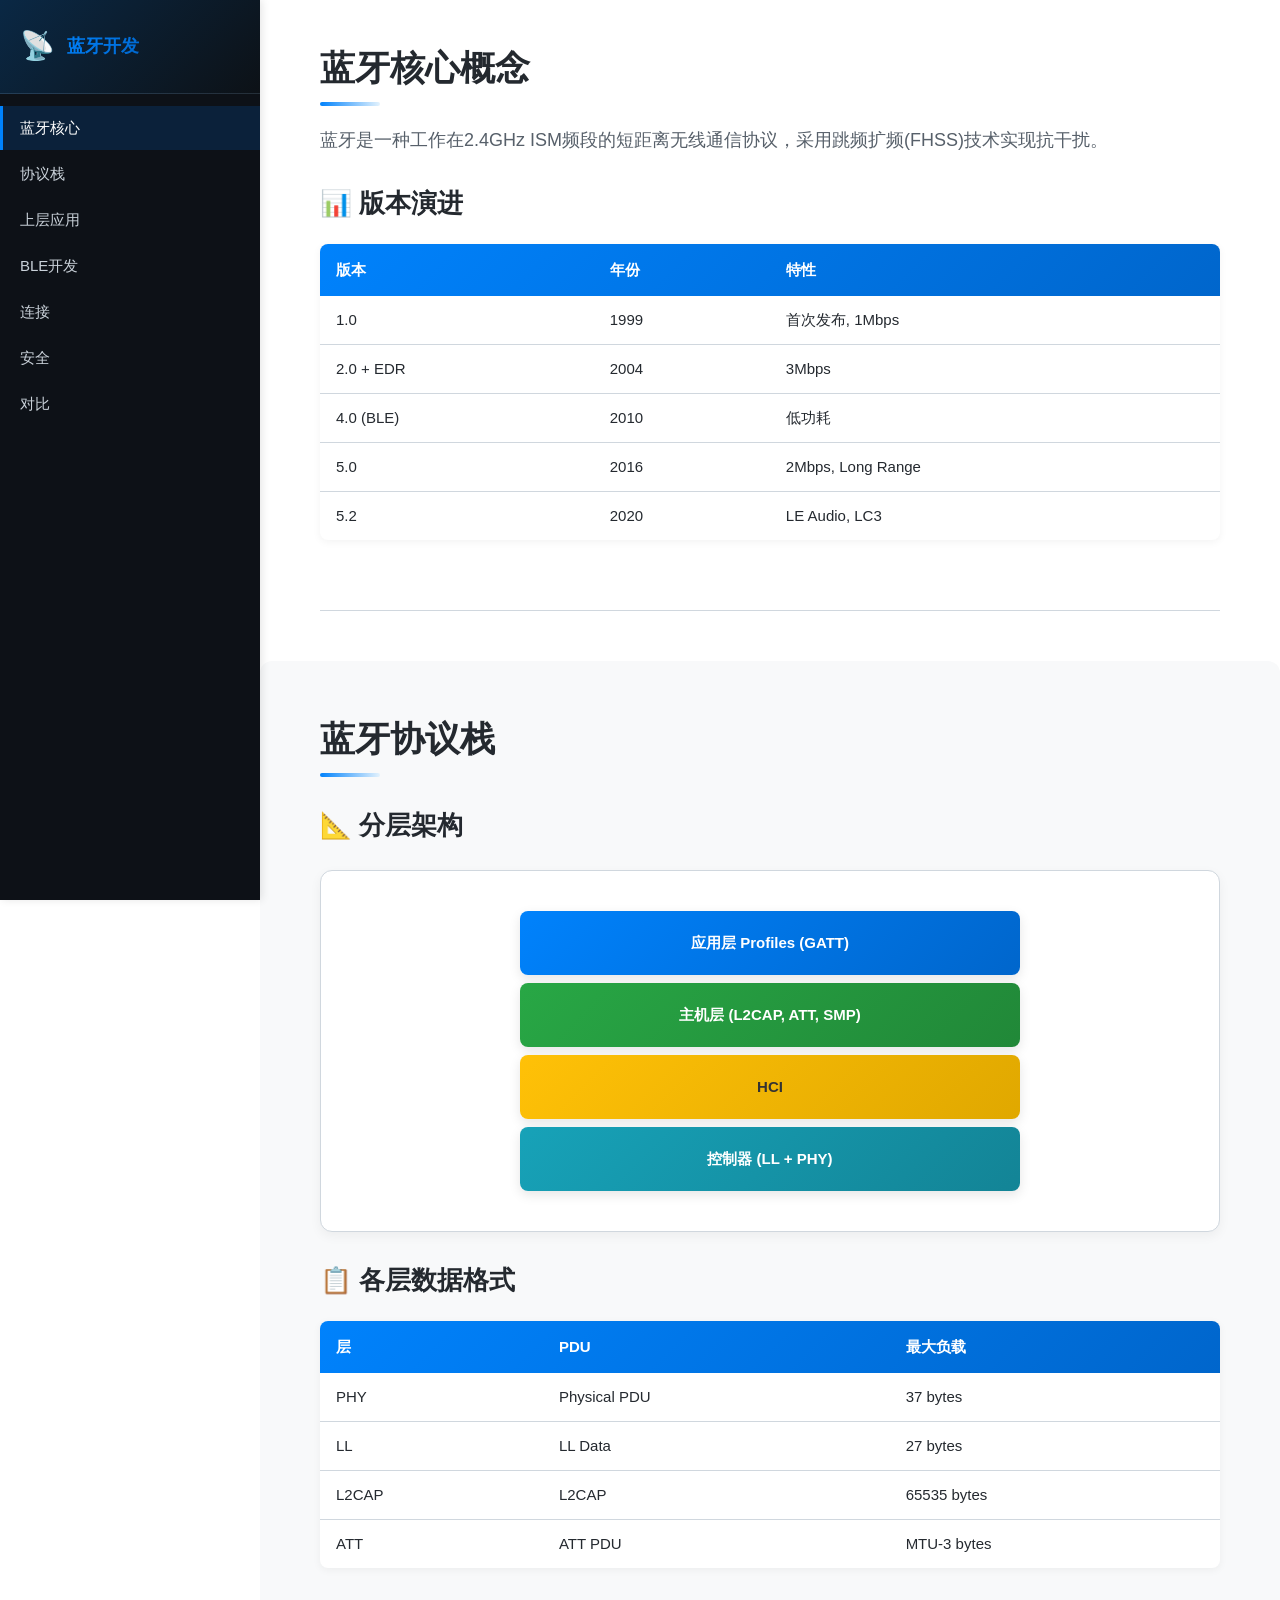
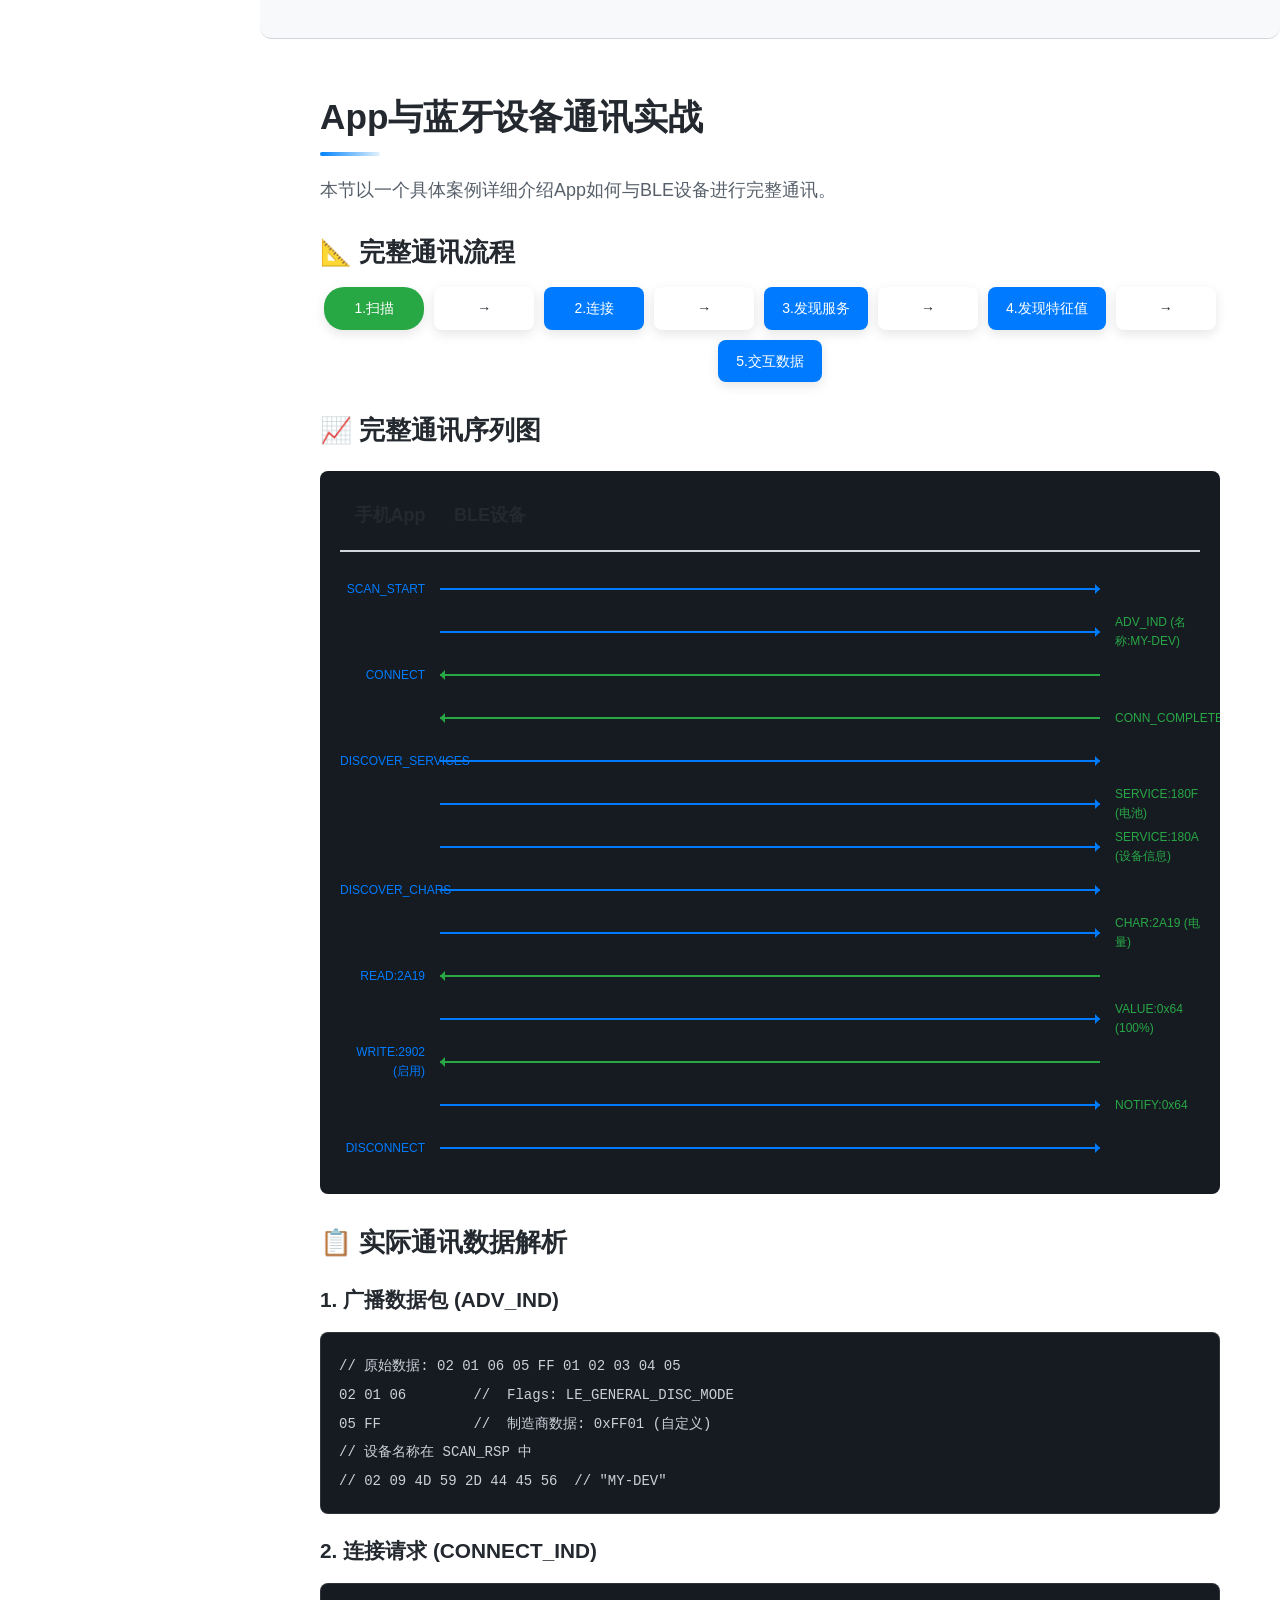
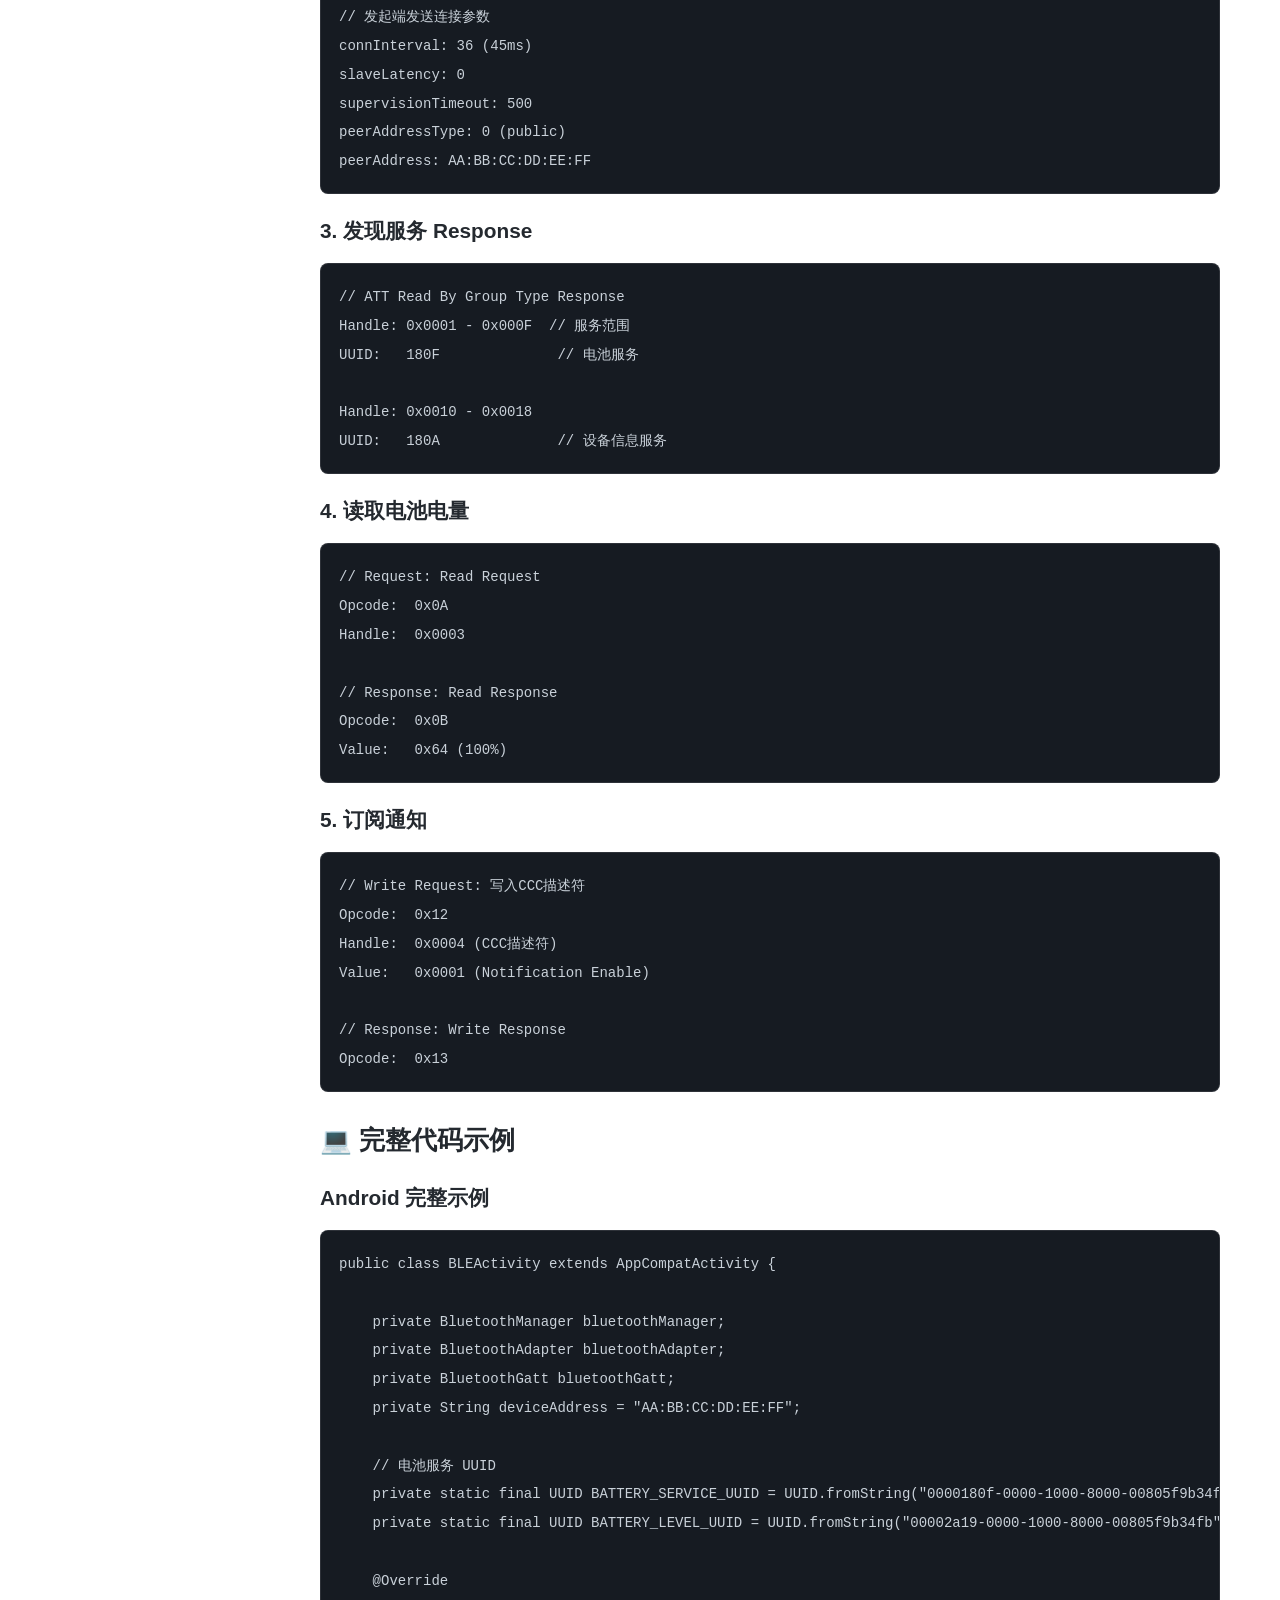
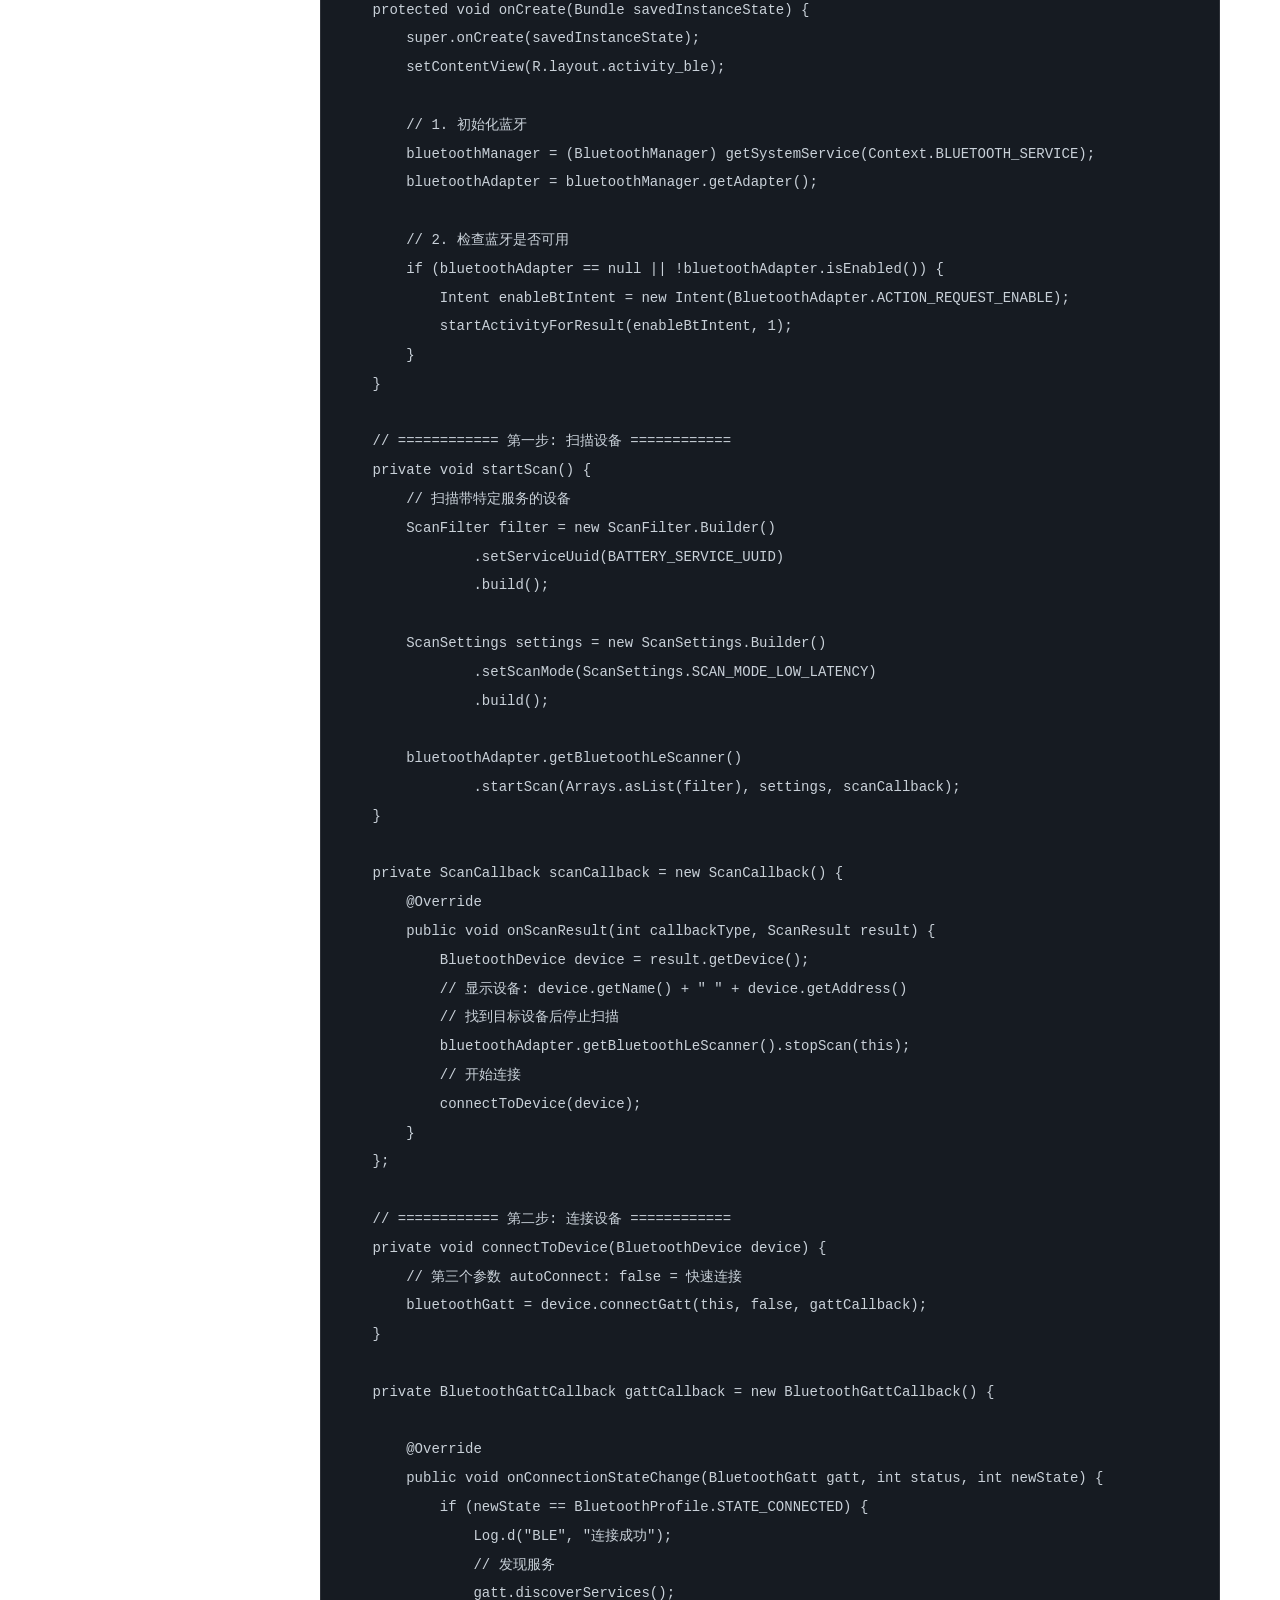
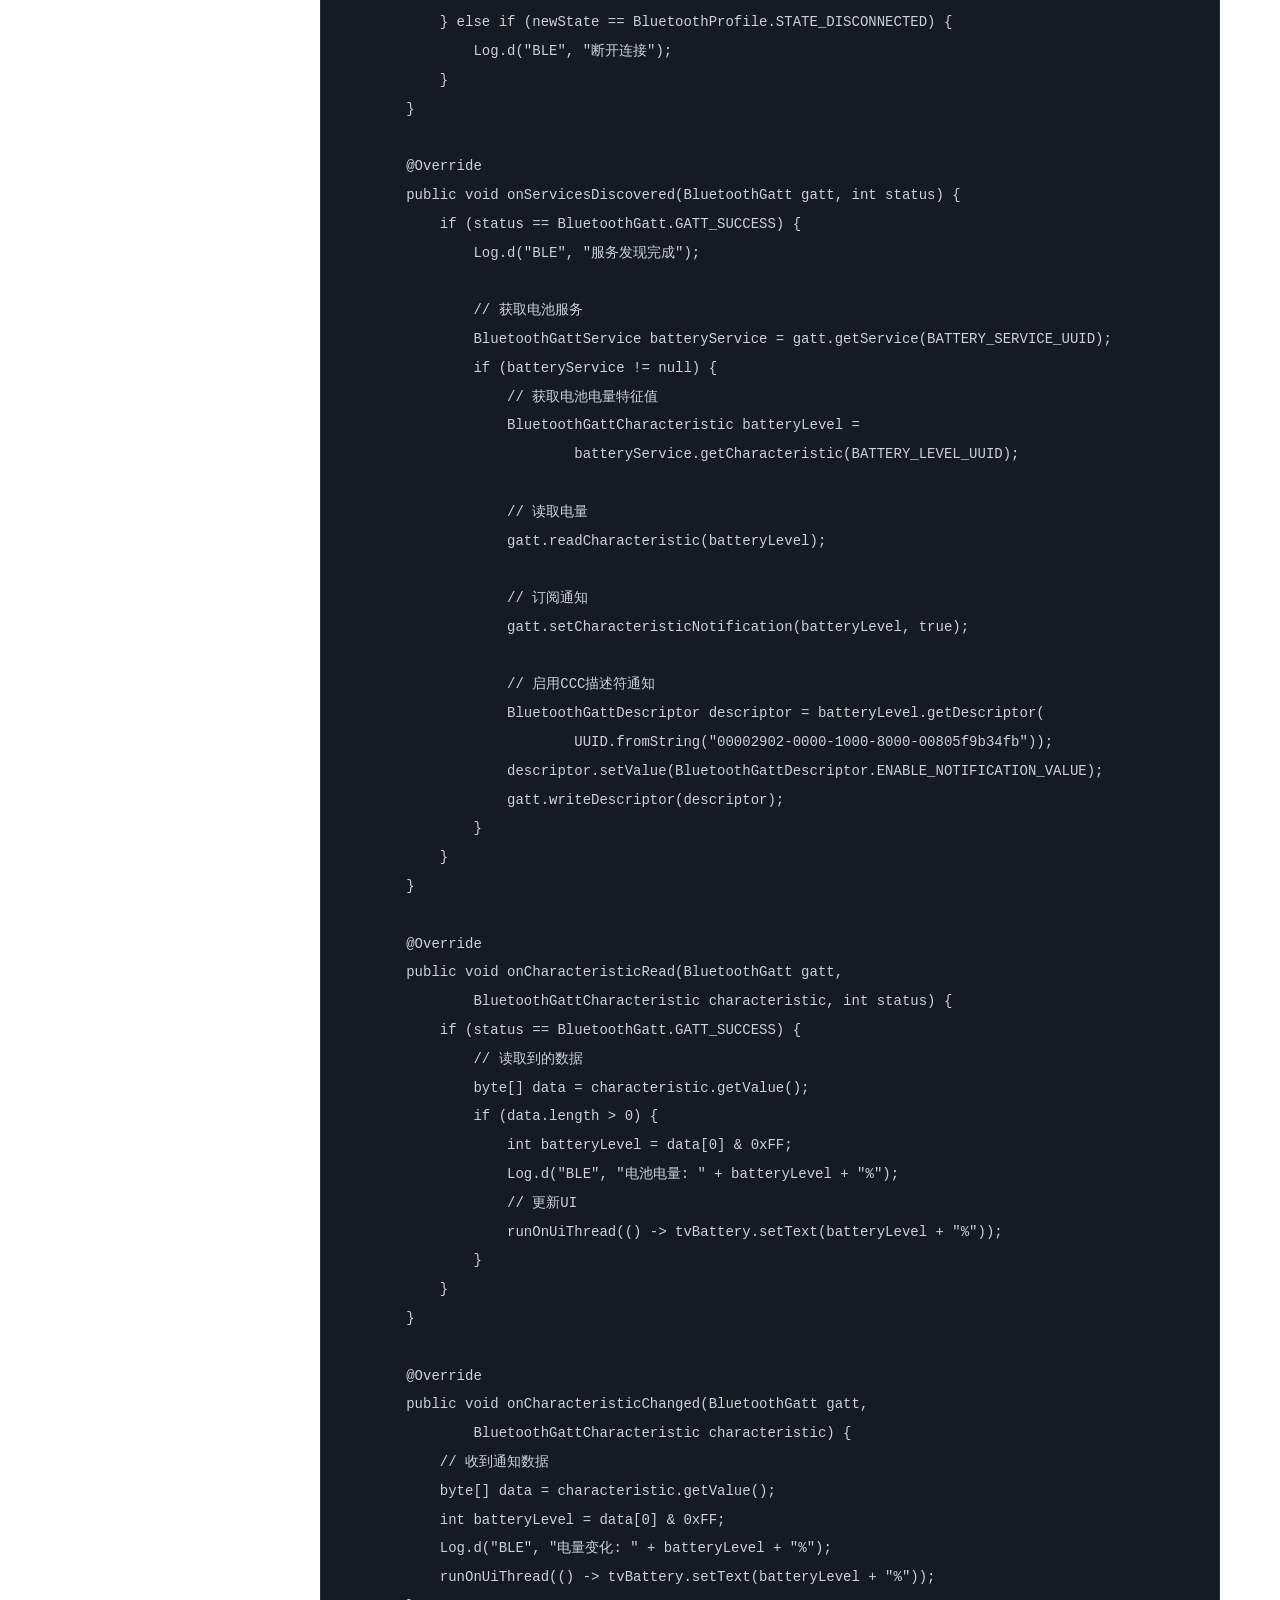
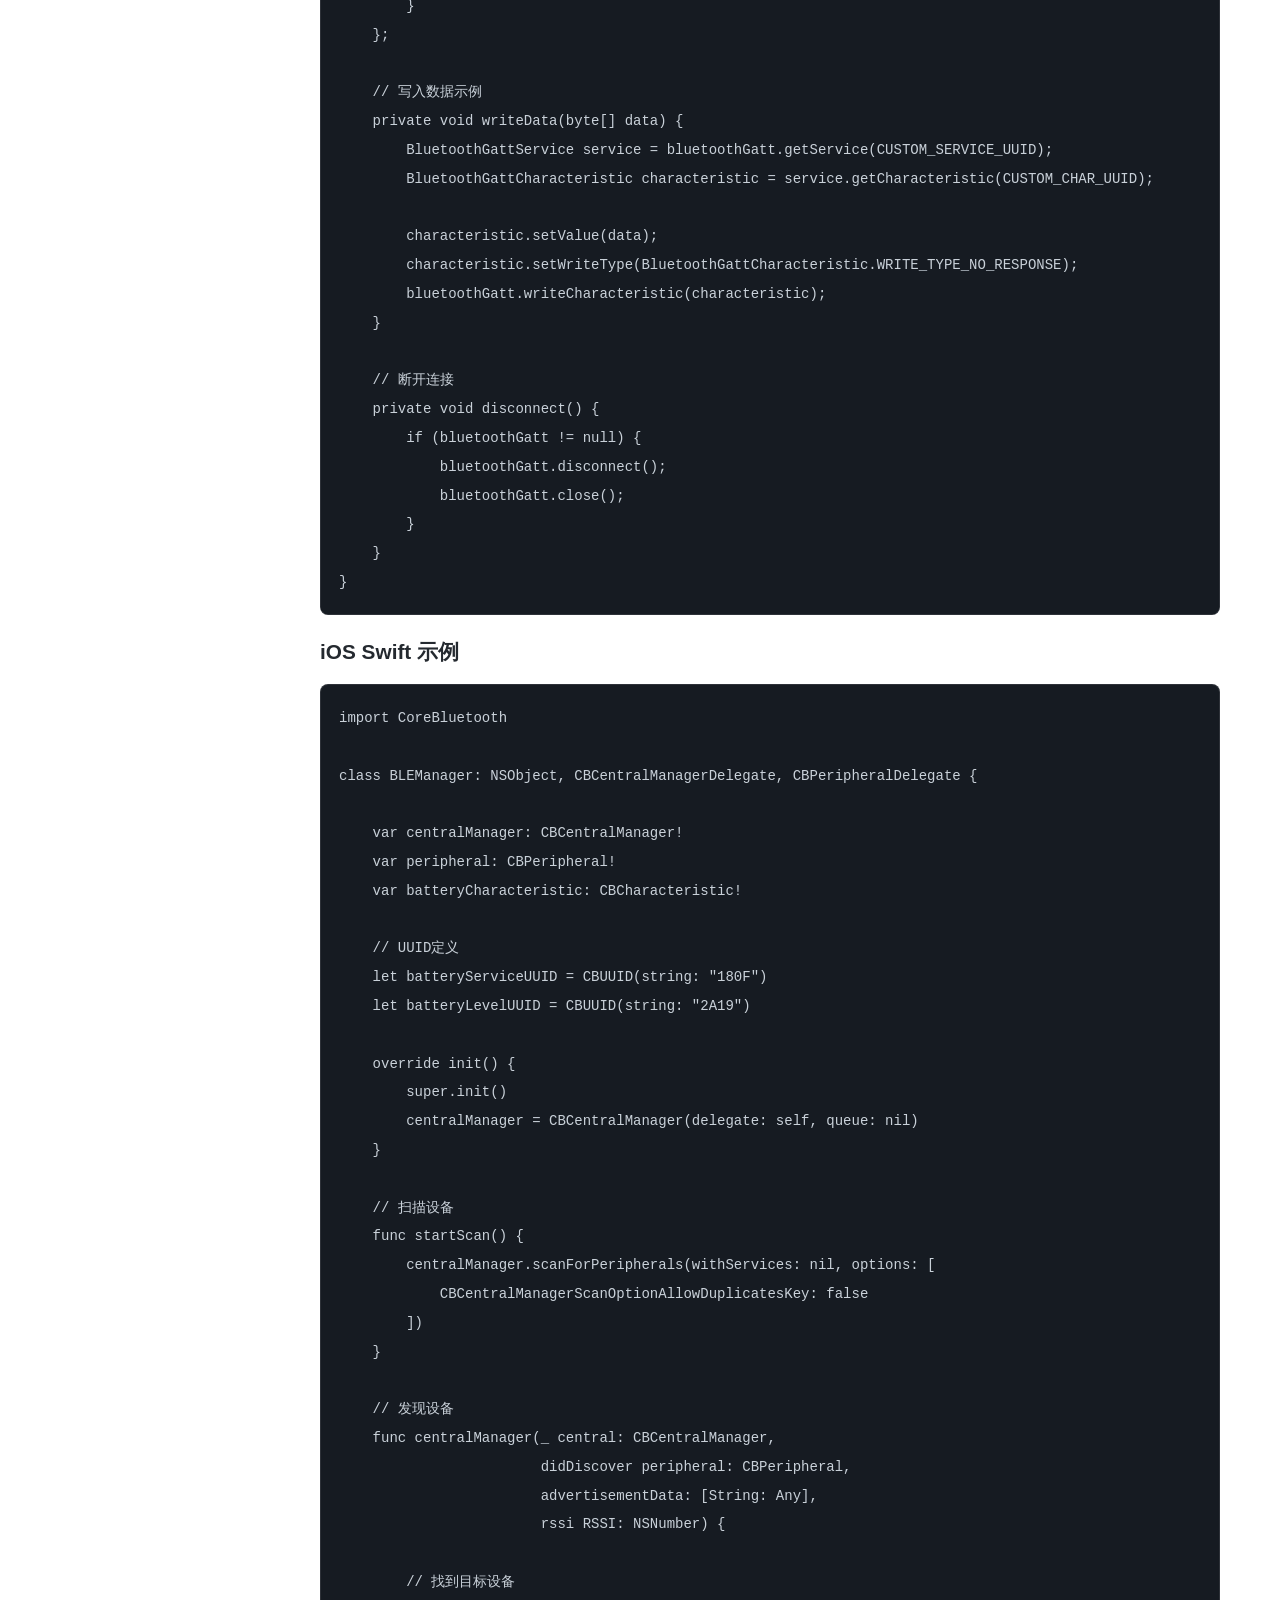
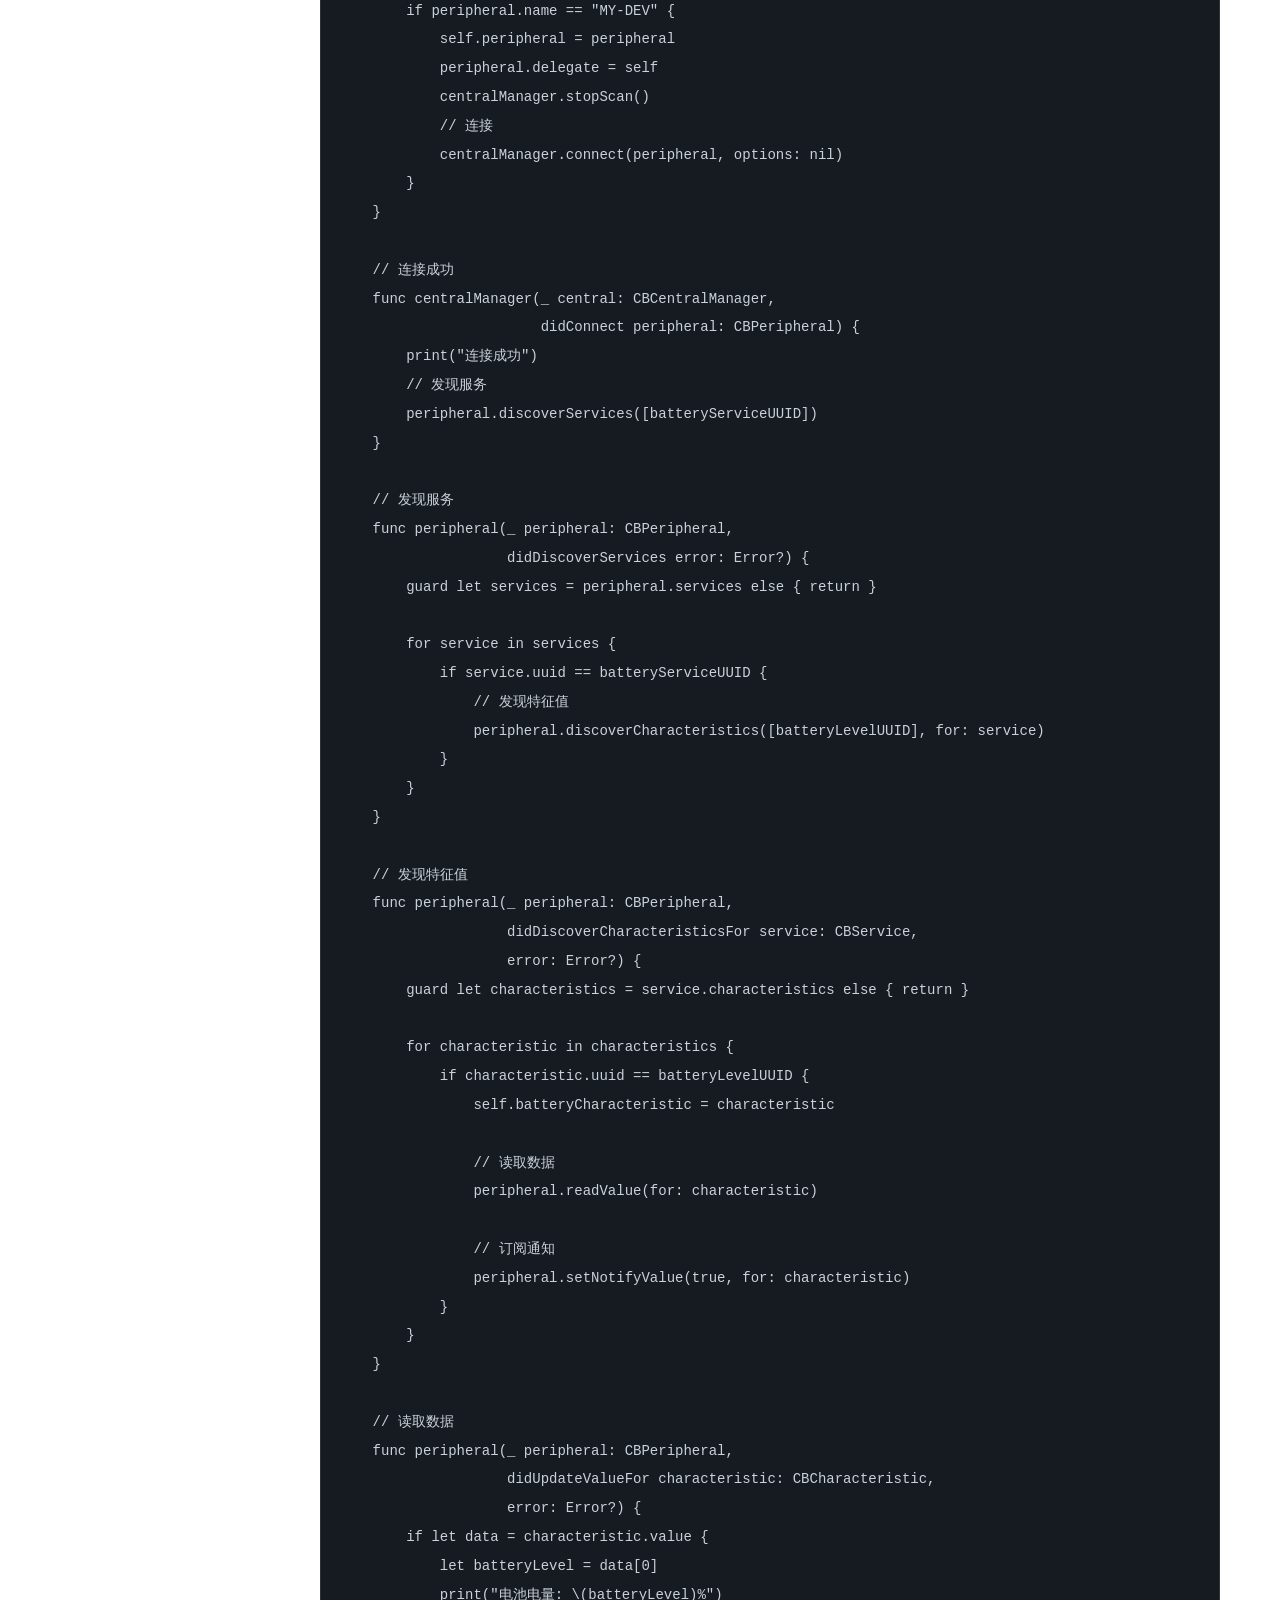
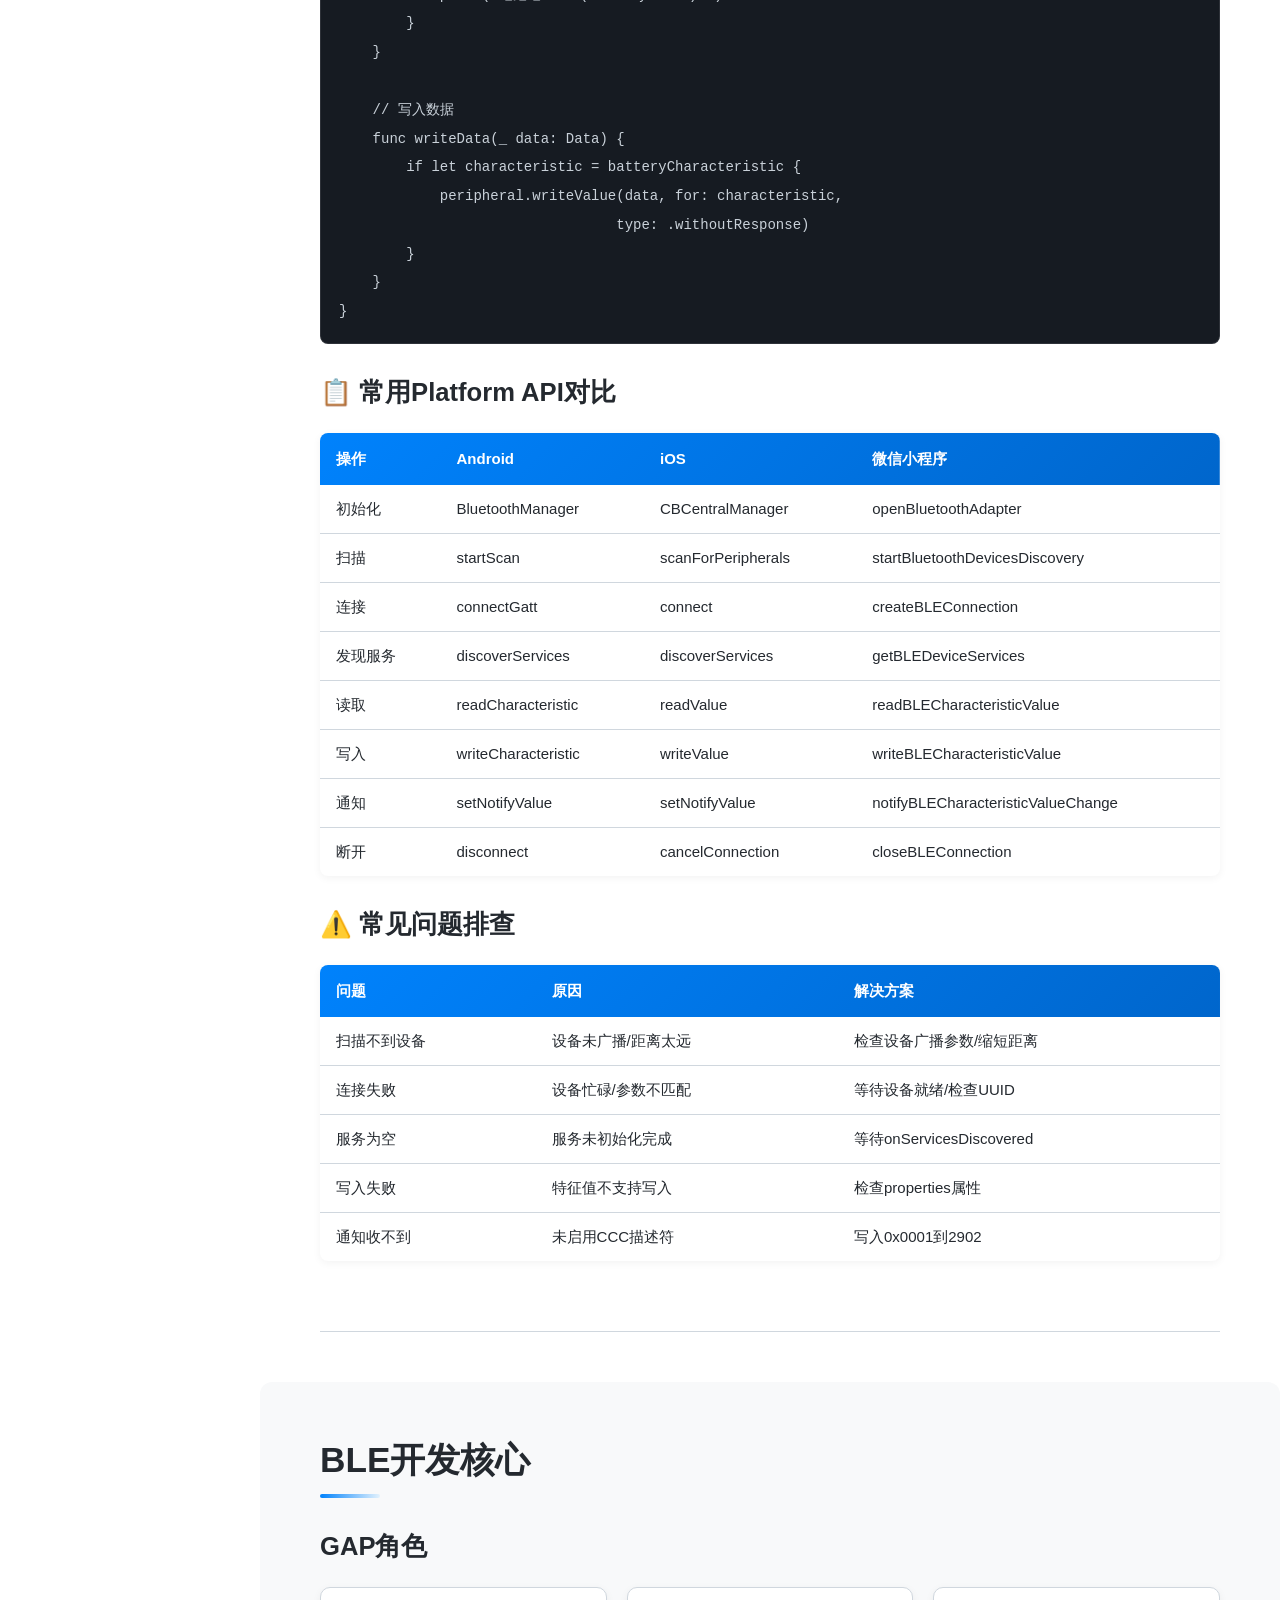
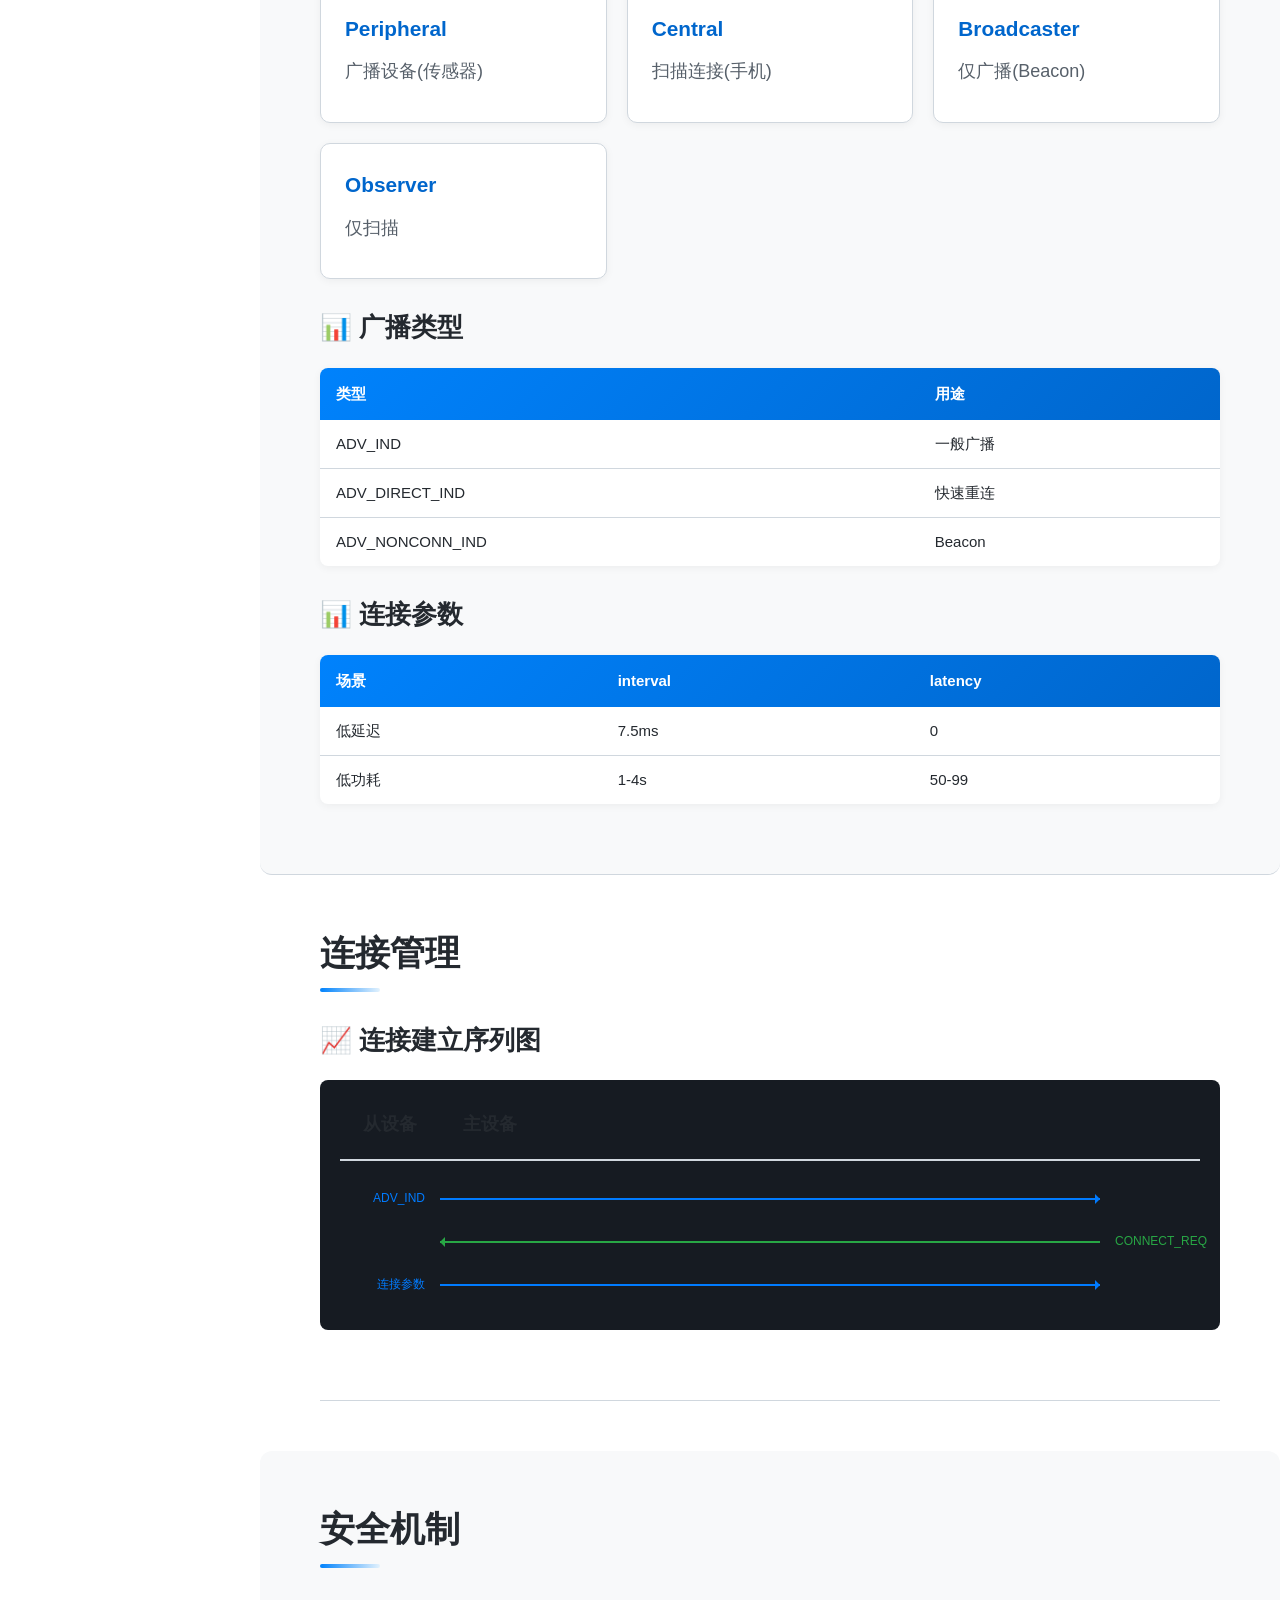
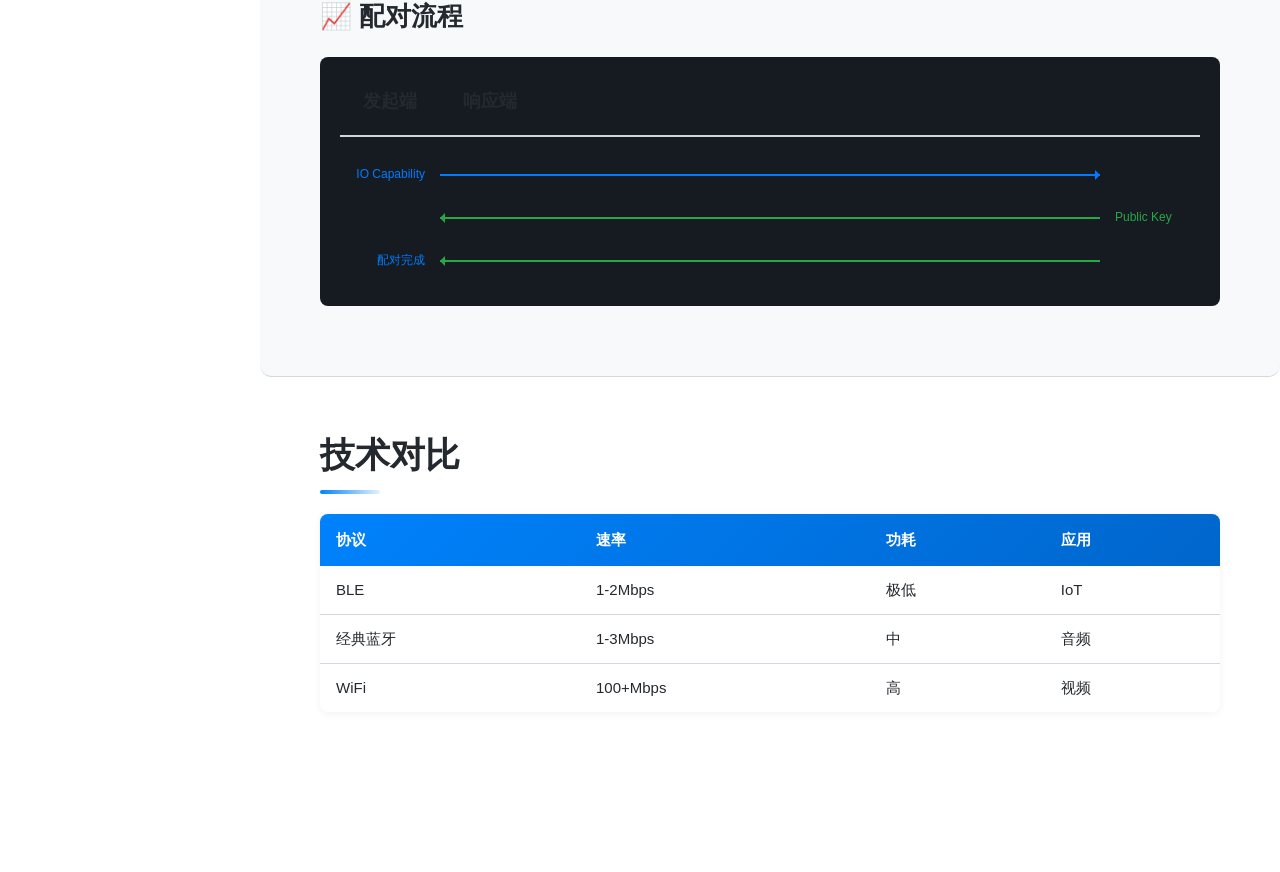
==== commit 1a088204: "fix: 更新蓝牙通讯流程描述" ====
--- a/index.html
+++ b/index.html
@@ -94,175 +94,422 @@
 
         <!-- 上层应用 -->
         <section id="app-layer" class="section">
-            <h2>上层应用如何使用蓝牙</h2>
-            <p>应用层通过GATT(通用属性配置文件)与蓝牙协议栈交互，实现设备间的数据通信。</p>
-
-            <h3>📐 应用调用流程</h3>
+            <h2>App与蓝牙设备通讯实战</h2>
+            <p>本节以一个具体案例详细介绍App如何与BLE设备进行完整通讯。</p>
+
+            <h3>📐 完整通讯流程</h3>
             <div class="flow-row">
-                <div class="flow-box flow-start">App调用</div>
+                <div class="flow-box flow-start">1.扫描</div>
                 <div class="flow-box">→</div>
-                <div class="flow-box flow-process">Platform API</div>
+                <div class="flow-box flow-process">2.连接</div>
                 <div class="flow-box">→</div>
-                <div class="flow-box flow-process">GATT Client</div>
+                <div class="flow-box flow-process">3.发现服务</div>
                 <div class="flow-box">→</div>
-                <div class="flow-box flow-process">ATT Protocol</div>
+                <div class="flow-box flow-process">4.发现特征值</div>
                 <div class="flow-box">→</div>
-                <div class="flow-box flow-process">L2CAP</div>
-                <div class="flow-box">→</div>
-                <div class="flow-box flow-end">PHY</div>
+                <div class="flow-box flow-process">5.交互数据</div>
             </div>
 
-            <h3>📈 App读取心率数据序列图</h3>
+            <h3>📈 完整通讯序列图</h3>
             <div class="sequence-diagram">
                 <div class="seq-actors">
                     <div class="seq-actor">手机App</div>
-                    <div class="seq-actor">心率带</div>
-                </div>
-                <div class="seq-message">
-                    <div class="seq-msg-left">连接设备</div>
-                    <div class="seq-msg-center"><div class="seq-arrow"></div></div>
-                    <div class="seq-msg-right">CONNECT</div>
-                </div>
-                <div class="seq-message">
-                    <div class="seq-msg-left">发现服务</div>
-                    <div class="seq-msg-center"><div class="seq-arrow"></div></div>
-                    <div class="seq-msg-right">Service</div>
-                </div>
-                <div class="seq-message">
-                    <div class="seq-msg-left">发现特征值</div>
-                    <div class="seq-msg-center"><div class="seq-arrow"></div></div>
-                    <div class="seq-msg-right">Char</div>
-                </div>
-                <div class="seq-message">
-                    <div class="seq-msg-left">订阅通知</div>
-                    <div class="seq-msg-center"><div class="seq-arrow"></div></div>
-                    <div class="seq-msg-right">CCC</div>
-                </div>
-                <div class="seq-message">
-                    <div class="seq-msg-left"></div>
-                    <div class="seq-msg-center"><div class="seq-arrow"></div></div>
-                    <div class="seq-msg-right">心跳数据</div>
-                </div>
-                <div class="seq-message">
-                    <div class="seq-msg-left">心率: 72</div>
-                    <div class="seq-msg-center"><div class="seq-arrow"></div></div>
-                    <div class="seq-msg-right">显示</div>
+                    <div class="seq-actor">BLE设备</div>
+                </div>
+                <!-- 扫描阶段 -->
+                <div class="seq-message">
+                    <div class="seq-msg-left">SCAN_START</div>
+                    <div class="seq-msg-center"><div class="seq-arrow"></div></div>
+                    <div class="seq-msg-right"></div>
+                </div>
+                <div class="seq-message">
+                    <div class="seq-msg-left"></div>
+                    <div class="seq-msg-center"><div class="seq-arrow"></div></div>
+                    <div class="seq-msg-right">ADV_IND (名称:MY-DEV)</div>
+                </div>
+                <!-- 连接阶段 -->
+                <div class="seq-message">
+                    <div class="seq-msg-left">CONNECT</div>
+                    <div class="seq-msg-center"><div class="seq-arrow seq-arrow-right"></div></div>
+                    <div class="seq-msg-right"></div>
+                </div>
+                <div class="seq-message">
+                    <div class="seq-msg-left"></div>
+                    <div class="seq-msg-center"><div class="seq-arrow seq-arrow-right"></div></div>
+                    <div class="seq-msg-right">CONN_COMPLETE</div>
+                </div>
+                <!-- 发现服务 -->
+                <div class="seq-message">
+                    <div class="seq-msg-left">DISCOVER_SERVICES</div>
+                    <div class="seq-msg-center"><div class="seq-arrow"></div></div>
+                    <div class="seq-msg-right"></div>
+                </div>
+                <div class="seq-message">
+                    <div class="seq-msg-left"></div>
+                    <div class="seq-msg-center"><div class="seq-arrow"></div></div>
+                    <div class="seq-msg-right">SERVICE:180F (电池)</div>
+                </div>
+                <div class="seq-message">
+                    <div class="seq-msg-left"></div>
+                    <div class="seq-msg-center"><div class="seq-arrow"></div></div>
+                    <div class="seq-msg-right">SERVICE:180A (设备信息)</div>
+                </div>
+                <!-- 发现特征值 -->
+                <div class="seq-message">
+                    <div class="seq-msg-left">DISCOVER_CHARS</div>
+                    <div class="seq-msg-center"><div class="seq-arrow"></div></div>
+                    <div class="seq-msg-right"></div>
+                </div>
+                <div class="seq-message">
+                    <div class="seq-msg-left"></div>
+                    <div class="seq-msg-center"><div class="seq-arrow"></div></div>
+                    <div class="seq-msg-right">CHAR:2A19 (电量)</div>
+                </div>
+                <!-- 读取数据 -->
+                <div class="seq-message">
+                    <div class="seq-msg-left">READ:2A19</div>
+                    <div class="seq-msg-center"><div class="seq-arrow seq-arrow-right"></div></div>
+                    <div class="seq-msg-right"></div>
+                </div>
+                <div class="seq-message">
+                    <div class="seq-msg-left"></div>
+                    <div class="seq-msg-center"><div class="seq-arrow"></div></div>
+                    <div class="seq-msg-right">VALUE:0x64 (100%)</div>
+                </div>
+                <!-- 订阅通知 -->
+                <div class="seq-message">
+                    <div class="seq-msg-left">WRITE:2902 (启用)</div>
+                    <div class="seq-msg-center"><div class="seq-arrow seq-arrow-right"></div></div>
+                    <div class="seq-msg-right"></div>
+                </div>
+                <div class="seq-message">
+                    <div class="seq-msg-left"></div>
+                    <div class="seq-msg-center"><div class="seq-arrow"></div></div>
+                    <div class="seq-msg-right">NOTIFY:0x64</div>
+                </div>
+                <!-- 断开 -->
+                <div class="seq-message">
+                    <div class="seq-msg-left">DISCONNECT</div>
+                    <div class="seq-msg-center"><div class="seq-arrow"></div></div>
+                    <div class="seq-msg-right"></div>
                 </div>
             </div>
 
-            <h3>📈 App发送数据控制LED序列图</h3>
-            <div class="sequence-diagram">
-                <div class="seq-actors">
-                    <div class="seq-actor">手机App</div>
-                    <div class="seq-actor">LED设备</div>
-                </div>
-                <div class="seq-message">
-                    <div class="seq-msg-left">Write Request</div>
-                    <div class="seq-msg-center"><div class="seq-arrow seq-arrow-right"></div></div>
-                    <div class="seq-msg-right"></div>
-                </div>
-                <div class="seq-message">
-                    <div class="seq-msg-left"></div>
-                    <div class="seq-msg-center"><div class="seq-arrow seq-arrow-right"></div></div>
-                    <div class="seq-msg-right">写数据</div>
-                </div>
-                <div class="seq-message">
-                    <div class="seq-msg-left"></div>
-                    <div class="seq-msg-center"><div class="seq-arrow seq-arrow-right"></div></div>
-                    <div class="seq-msg-right">Write Response</div>
-                </div>
-                <div class="seq-message">
-                    <div class="seq-msg-left">写入成功</div>
-                    <div class="seq-msg-center"><div class="seq-arrow seq-arrow-right"></div></div>
-                    <div class="seq-msg-right"></div>
-                </div>
-            </div>
-
-            <h3>📋 数据在各层的封装</h3>
-            <div class="data-flow">
-                <div class="data-layer">
-                    <div class="data-label">应用层</div>
-                    <div class="data-box">{"heart_rate": 72, "timestamp": 123456}</div>
-                </div>
-                <div class="data-arrow">↓ 封装</div>
-                <div class="data-layer">
-                    <div class="data-label">ATT层</div>
-                    <div class="data-box">0x1B (Notify) + Handle + [72]</div>
-                </div>
-                <div class="data-arrow">↓ 封装</div>
-                <div class="data-layer">
-                    <div class="data-label">L2CAP层</div>
-                    <div class="data-box">CID: 0x0004 + Length + [ATT PDU]</div>
-                </div>
-                <div class="data-arrow">↓ 封装</div>
-                <div class="data-layer">
-                    <div class="data-label">Link Layer</div>
-                    <div class="data-box">LL Data PDU: 0x0B + Length + [L2CAP]</div>
-                </div>
-                <div class="data-arrow">↓ 封装</div>
-                <div class="data-layer">
-                    <div class="data-label">PHY层</div>
-                    <div class="data-box">Preamble + Access Address + [LL PDU] + CRC</div>
-                </div>
-            </div>
-
-            <h3>📋 常见应用场景示例</h3>
+            <h3>📋 实际通讯数据解析</h3>
+            <h4>1. 广播数据包 (ADV_IND)</h4>
+            <pre><code>// 原始数据: 02 01 06 05 FF 01 02 03 04 05
+02 01 06        //  Flags: LE_GENERAL_DISC_MODE
+05 FF           //  制造商数据: 0xFF01 (自定义)
+// 设备名称在 SCAN_RSP 中
+// 02 09 4D 59 2D 44 45 56  // "MY-DEV"</code></pre>
+
+            <h4>2. 连接请求 (CONNECT_IND)</h4>
+            <pre><code>// 发起端发送连接参数
+connInterval: 36 (45ms)
+slaveLatency: 0
+supervisionTimeout: 500
+peerAddressType: 0 (public)
+peerAddress: AA:BB:CC:DD:EE:FF</code></pre>
+
+            <h4>3. 发现服务 Response</h4>
+            <pre><code>// ATT Read By Group Type Response
+Handle: 0x0001 - 0x000F  // 服务范围
+UUID:   180F              // 电池服务
+
+Handle: 0x0010 - 0x0018
+UUID:   180A              // 设备信息服务</code></pre>
+
+            <h4>4. 读取电池电量</h4>
+            <pre><code>// Request: Read Request
+Opcode:  0x0A
+Handle:  0x0003
+
+// Response: Read Response  
+Opcode:  0x0B
+Value:   0x64 (100%)</code></pre>
+
+            <h4>5. 订阅通知</h4>
+            <pre><code>// Write Request: 写入CCC描述符
+Opcode:  0x12
+Handle:  0x0004 (CCC描述符)
+Value:   0x0001 (Notification Enable)
+
+// Response: Write Response
+Opcode:  0x13</code></pre>
+
+            <h3>💻 完整代码示例</h3>
+            <h4>Android 完整示例</h4>
+            <pre><code>public class BLEActivity extends AppCompatActivity {
+
+    private BluetoothManager bluetoothManager;
+    private BluetoothAdapter bluetoothAdapter;
+    private BluetoothGatt bluetoothGatt;
+    private String deviceAddress = "AA:BB:CC:DD:EE:FF";
+
+    // 电池服务 UUID
+    private static final UUID BATTERY_SERVICE_UUID = UUID.fromString("0000180f-0000-1000-8000-00805f9b34fb");
+    private static final UUID BATTERY_LEVEL_UUID = UUID.fromString("00002a19-0000-1000-8000-00805f9b34fb");
+
+    @Override
+    protected void onCreate(Bundle savedInstanceState) {
+        super.onCreate(savedInstanceState);
+        setContentView(R.layout.activity_ble);
+
+        // 1. 初始化蓝牙
+        bluetoothManager = (BluetoothManager) getSystemService(Context.BLUETOOTH_SERVICE);
+        bluetoothAdapter = bluetoothManager.getAdapter();
+
+        // 2. 检查蓝牙是否可用
+        if (bluetoothAdapter == null || !bluetoothAdapter.isEnabled()) {
+            Intent enableBtIntent = new Intent(BluetoothAdapter.ACTION_REQUEST_ENABLE);
+            startActivityForResult(enableBtIntent, 1);
+        }
+    }
+
+    // ============ 第一步: 扫描设备 ============
+    private void startScan() {
+        // 扫描带特定服务的设备
+        ScanFilter filter = new ScanFilter.Builder()
+                .setServiceUuid(BATTERY_SERVICE_UUID)
+                .build();
+
+        ScanSettings settings = new ScanSettings.Builder()
+                .setScanMode(ScanSettings.SCAN_MODE_LOW_LATENCY)
+                .build();
+
+        bluetoothAdapter.getBluetoothLeScanner()
+                .startScan(Arrays.asList(filter), settings, scanCallback);
+    }
+
+    private ScanCallback scanCallback = new ScanCallback() {
+        @Override
+        public void onScanResult(int callbackType, ScanResult result) {
+            BluetoothDevice device = result.getDevice();
+            // 显示设备: device.getName() + " " + device.getAddress()
+            // 找到目标设备后停止扫描
+            bluetoothAdapter.getBluetoothLeScanner().stopScan(this);
+            // 开始连接
+            connectToDevice(device);
+        }
+    };
+
+    // ============ 第二步: 连接设备 ============
+    private void connectToDevice(BluetoothDevice device) {
+        // 第三个参数 autoConnect: false = 快速连接
+        bluetoothGatt = device.connectGatt(this, false, gattCallback);
+    }
+
+    private BluetoothGattCallback gattCallback = new BluetoothGattCallback() {
+
+        @Override
+        public void onConnectionStateChange(BluetoothGatt gatt, int status, int newState) {
+            if (newState == BluetoothProfile.STATE_CONNECTED) {
+                Log.d("BLE", "连接成功");
+                // 发现服务
+                gatt.discoverServices();
+            } else if (newState == BluetoothProfile.STATE_DISCONNECTED) {
+                Log.d("BLE", "断开连接");
+            }
+        }
+
+        @Override
+        public void onServicesDiscovered(BluetoothGatt gatt, int status) {
+            if (status == BluetoothGatt.GATT_SUCCESS) {
+                Log.d("BLE", "服务发现完成");
+
+                // 获取电池服务
+                BluetoothGattService batteryService = gatt.getService(BATTERY_SERVICE_UUID);
+                if (batteryService != null) {
+                    // 获取电池电量特征值
+                    BluetoothGattCharacteristic batteryLevel = 
+                            batteryService.getCharacteristic(BATTERY_LEVEL_UUID);
+
+                    // 读取电量
+                    gatt.readCharacteristic(batteryLevel);
+
+                    // 订阅通知
+                    gatt.setCharacteristicNotification(batteryLevel, true);
+
+                    // 启用CCC描述符通知
+                    BluetoothGattDescriptor descriptor = batteryLevel.getDescriptor(
+                            UUID.fromString("00002902-0000-1000-8000-00805f9b34fb"));
+                    descriptor.setValue(BluetoothGattDescriptor.ENABLE_NOTIFICATION_VALUE);
+                    gatt.writeDescriptor(descriptor);
+                }
+            }
+        }
+
+        @Override
+        public void onCharacteristicRead(BluetoothGatt gatt, 
+                BluetoothGattCharacteristic characteristic, int status) {
+            if (status == BluetoothGatt.GATT_SUCCESS) {
+                // 读取到的数据
+                byte[] data = characteristic.getValue();
+                if (data.length > 0) {
+                    int batteryLevel = data[0] & 0xFF;
+                    Log.d("BLE", "电池电量: " + batteryLevel + "%");
+                    // 更新UI
+                    runOnUiThread(() -> tvBattery.setText(batteryLevel + "%"));
+                }
+            }
+        }
+
+        @Override
+        public void onCharacteristicChanged(BluetoothGatt gatt,
+                BluetoothGattCharacteristic characteristic) {
+            // 收到通知数据
+            byte[] data = characteristic.getValue();
+            int batteryLevel = data[0] & 0xFF;
+            Log.d("BLE", "电量变化: " + batteryLevel + "%");
+            runOnUiThread(() -> tvBattery.setText(batteryLevel + "%"));
+        }
+    };
+
+    // 写入数据示例
+    private void writeData(byte[] data) {
+        BluetoothGattService service = bluetoothGatt.getService(CUSTOM_SERVICE_UUID);
+        BluetoothGattCharacteristic characteristic = service.getCharacteristic(CUSTOM_CHAR_UUID);
+        
+        characteristic.setValue(data);
+        characteristic.setWriteType(BluetoothGattCharacteristic.WRITE_TYPE_NO_RESPONSE);
+        bluetoothGatt.writeCharacteristic(characteristic);
+    }
+
+    // 断开连接
+    private void disconnect() {
+        if (bluetoothGatt != null) {
+            bluetoothGatt.disconnect();
+            bluetoothGatt.close();
+        }
+    }
+}</code></pre>
+
+            <h4>iOS Swift 示例</h4>
+            <pre><code>import CoreBluetooth
+
+class BLEManager: NSObject, CBCentralManagerDelegate, CBPeripheralDelegate {
+    
+    var centralManager: CBCentralManager!
+    var peripheral: CBPeripheral!
+    var batteryCharacteristic: CBCharacteristic!
+    
+    // UUID定义
+    let batteryServiceUUID = CBUUID(string: "180F")
+    let batteryLevelUUID = CBUUID(string: "2A19")
+    
+    override init() {
+        super.init()
+        centralManager = CBCentralManager(delegate: self, queue: nil)
+    }
+    
+    // 扫描设备
+    func startScan() {
+        centralManager.scanForPeripherals(withServices: nil, options: [
+            CBCentralManagerScanOptionAllowDuplicatesKey: false
+        ])
+    }
+    
+    // 发现设备
+    func centralManager(_ central: CBCentralManager, 
+                        didDiscover peripheral: CBPeripheral,
+                        advertisementData: [String: Any],
+                        rssi RSSI: NSNumber) {
+        
+        // 找到目标设备
+        if peripheral.name == "MY-DEV" {
+            self.peripheral = peripheral
+            peripheral.delegate = self
+            centralManager.stopScan()
+            // 连接
+            centralManager.connect(peripheral, options: nil)
+        }
+    }
+    
+    // 连接成功
+    func centralManager(_ central: CBCentralManager, 
+                        didConnect peripheral: CBPeripheral) {
+        print("连接成功")
+        // 发现服务
+        peripheral.discoverServices([batteryServiceUUID])
+    }
+    
+    // 发现服务
+    func peripheral(_ peripheral: CBPeripheral, 
+                    didDiscoverServices error: Error?) {
+        guard let services = peripheral.services else { return }
+        
+        for service in services {
+            if service.uuid == batteryServiceUUID {
+                // 发现特征值
+                peripheral.discoverCharacteristics([batteryLevelUUID], for: service)
+            }
+        }
+    }
+    
+    // 发现特征值
+    func peripheral(_ peripheral: CBPeripheral, 
+                    didDiscoverCharacteristicsFor service: CBService,
+                    error: Error?) {
+        guard let characteristics = service.characteristics else { return }
+        
+        for characteristic in characteristics {
+            if characteristic.uuid == batteryLevelUUID {
+                self.batteryCharacteristic = characteristic
+                
+                // 读取数据
+                peripheral.readValue(for: characteristic)
+                
+                // 订阅通知
+                peripheral.setNotifyValue(true, for: characteristic)
+            }
+        }
+    }
+    
+    // 读取数据
+    func peripheral(_ peripheral: CBPeripheral, 
+                    didUpdateValueFor characteristic: CBCharacteristic,
+                    error: Error?) {
+        if let data = characteristic.value {
+            let batteryLevel = data[0]
+            print("电池电量: \(batteryLevel)%")
+        }
+    }
+    
+    // 写入数据
+    func writeData(_ data: Data) {
+        if let characteristic = batteryCharacteristic {
+            peripheral.writeValue(data, for: characteristic, 
+                                 type: .withoutResponse)
+        }
+    }
+}</code></pre>
+
+            <h3>📋 常用Platform API对比</h3>
             <table class="table">
-                <thead><tr><th>应用场景</th><th>使用Profile</th><th>数据流向</th><th>通信模式</th></tr></thead>
+                <thead><tr><th>操作</th><th>Android</th><th>iOS</th><th>微信小程序</th></tr></thead>
                 <tbody>
-                    <tr><td>心率带</td><td>Heart Rate Profile</td><td>设备→手机</td><td>Notify</td></tr>
-                    <tr><td>智能手环</td><td>Device Info + Battery</td><td>双向</td><td>Read + Notify</td></tr>
-                    <tr><td>蓝牙键盘</td><td>HID Profile</td><td>设备→手机</td><td>Write NoResp</td></tr>
-                    <tr><td>蓝牙鼠标</td><td>HID Profile</td><td>设备→手机</td><td>Write NoResp</td></tr>
-                    <tr><td>体温计</td><td>Health Thermometer</td><td>设备→手机</td><td>Indicate</td></tr>
-                    <tr><td>智能灯</td><td>Custom Profile</td><td>手机→设备</td><td>Write</td></tr>
-                    <tr><td>OTA升级</td><td>DFU Profile</td><td>手机→设备</td><td>Write + Notify</td></tr>
+                    <tr><td>初始化</td><td>BluetoothManager</td><td>CBCentralManager</td><td>openBluetoothAdapter</td></tr>
+                    <tr><td>扫描</td><td>startScan</td><td>scanForPeripherals</td><td>startBluetoothDevicesDiscovery</td></tr>
+                    <tr><td>连接</td><td>connectGatt</td><td>connect</td><td>createBLEConnection</td></tr>
+                    <tr><td>发现服务</td><td>discoverServices</td><td>discoverServices</td><td>getBLEDeviceServices</td></tr>
+                    <tr><td>读取</td><td>readCharacteristic</td><td>readValue</td><td>readBLECharacteristicValue</td></tr>
+                    <tr><td>写入</td><td>writeCharacteristic</td><td>writeValue</td><td>writeBLECharacteristicValue</td></tr>
+                    <tr><td>通知</td><td>setNotifyValue</td><td>setNotifyValue</td><td>notifyBLECharacteristicValueChange</td></tr>
+                    <tr><td>断开</td><td>disconnect</td><td>cancelConnection</td><td>closeBLEConnection</td></tr>
                 </tbody>
             </table>
 
-            <h3>📋 标准GATT服务</h3>
+            <h3>⚠️ 常见问题排查</h3>
             <table class="table">
-                <thead><tr><th>服务</th><th>UUID</th><th>主要特征值</th></tr></thead>
+                <thead><tr><th>问题</th><th>原因</th><th>解决方案</th></tr></thead>
                 <tbody>
-                    <tr><td>Generic Access</td><td>1800</td><td>Device Name, Appearance</td></tr>
-                    <tr><td>Generic Attribute</td><td>1801</td><td>Service Changed</td></tr>
-                    <tr><td>Device Information</td><td>180a</td><td>Model, Serial, Firmware</td></tr>
-                    <tr><td>Battery Service</td><td>180f</td><td>Level (2a19)</td></tr>
-                    <tr><td>Heart Rate</td><td>180d</td><td>Measurement (2a37)</td></tr>
-                    <tr><td>Health Thermometer</td><td>1809</td><td>Temperature (2a1c)</td></tr>
-                    <tr><td>Blood Pressure</td><td>1810</td><td>Sys/Dia Pressure</td></tr>
-                    <tr><td>Human Interface Device</td><td>1812</td><td>Report</td></tr>
+                    <tr><td>扫描不到设备</td><td>设备未广播/距离太远</td><td>检查设备广播参数/缩短距离</td></tr>
+                    <tr><td>连接失败</td><td>设备忙碌/参数不匹配</td><td>等待设备就绪/检查UUID</td></tr>
+                    <tr><td>服务为空</td><td>服务未初始化完成</td><td>等待onServicesDiscovered</td></tr>
+                    <td>写入失败</td><td>特征值不支持写入</td><td>检查properties属性</td></tr>
+                <tr><td>通知收不到</td><td>未启用CCC描述符</td><td>写入0x0001到2902</td></tr>
                 </tbody>
             </table>
-
-            <h3>💻 代码示例: 读取电池电量</h3>
-            <pre><code>// Android (Java/Kotlin)
-BluetoothManager manager = getSystemService(BluetoothManager.class);
-BluetoothGatt gatt = device.connectGatt(this, false, gattCallback);
-
-// 1. 发现服务
-gatt.discoverServices();
-
-// 2. 在Callback中获取电池服务
-BluetoothGattService batteryService = gatt.getService(UUID.fromString("180f"));
-BluetoothGattCharacteristic batteryLevel = batteryService.getCharacteristic(UUID.fromString("2a19"));
-
-// 3. 读取数据
-gatt.readCharacteristic(batteryLevel);
-
-// 4. 订阅通知
-gatt.setCharacteristicNotification(batteryLevel, true);</code></pre>
-
-            <h3>💻 代码示例: 写入控制命令</h3>
-            <pre><code>// 写入数据控制LED
-byte[] data = new byte[] { 0x01 }; // 开灯
-
-BluetoothGattCharacteristic ledChar = ledService.getCharacteristic(
-    UUID.fromString("0000ff01-0000-1000-8000-00805f9b34fb"));
-
-ledChar.setValue(data);
-ledChar.setWriteType(BluetoothGattCharacteristic.WRITE_TYPE_DEFAULT);
-gatt.writeCharacteristic(ledChar);</code></pre>
         </section>
 
         <!-- BLE开发 -->
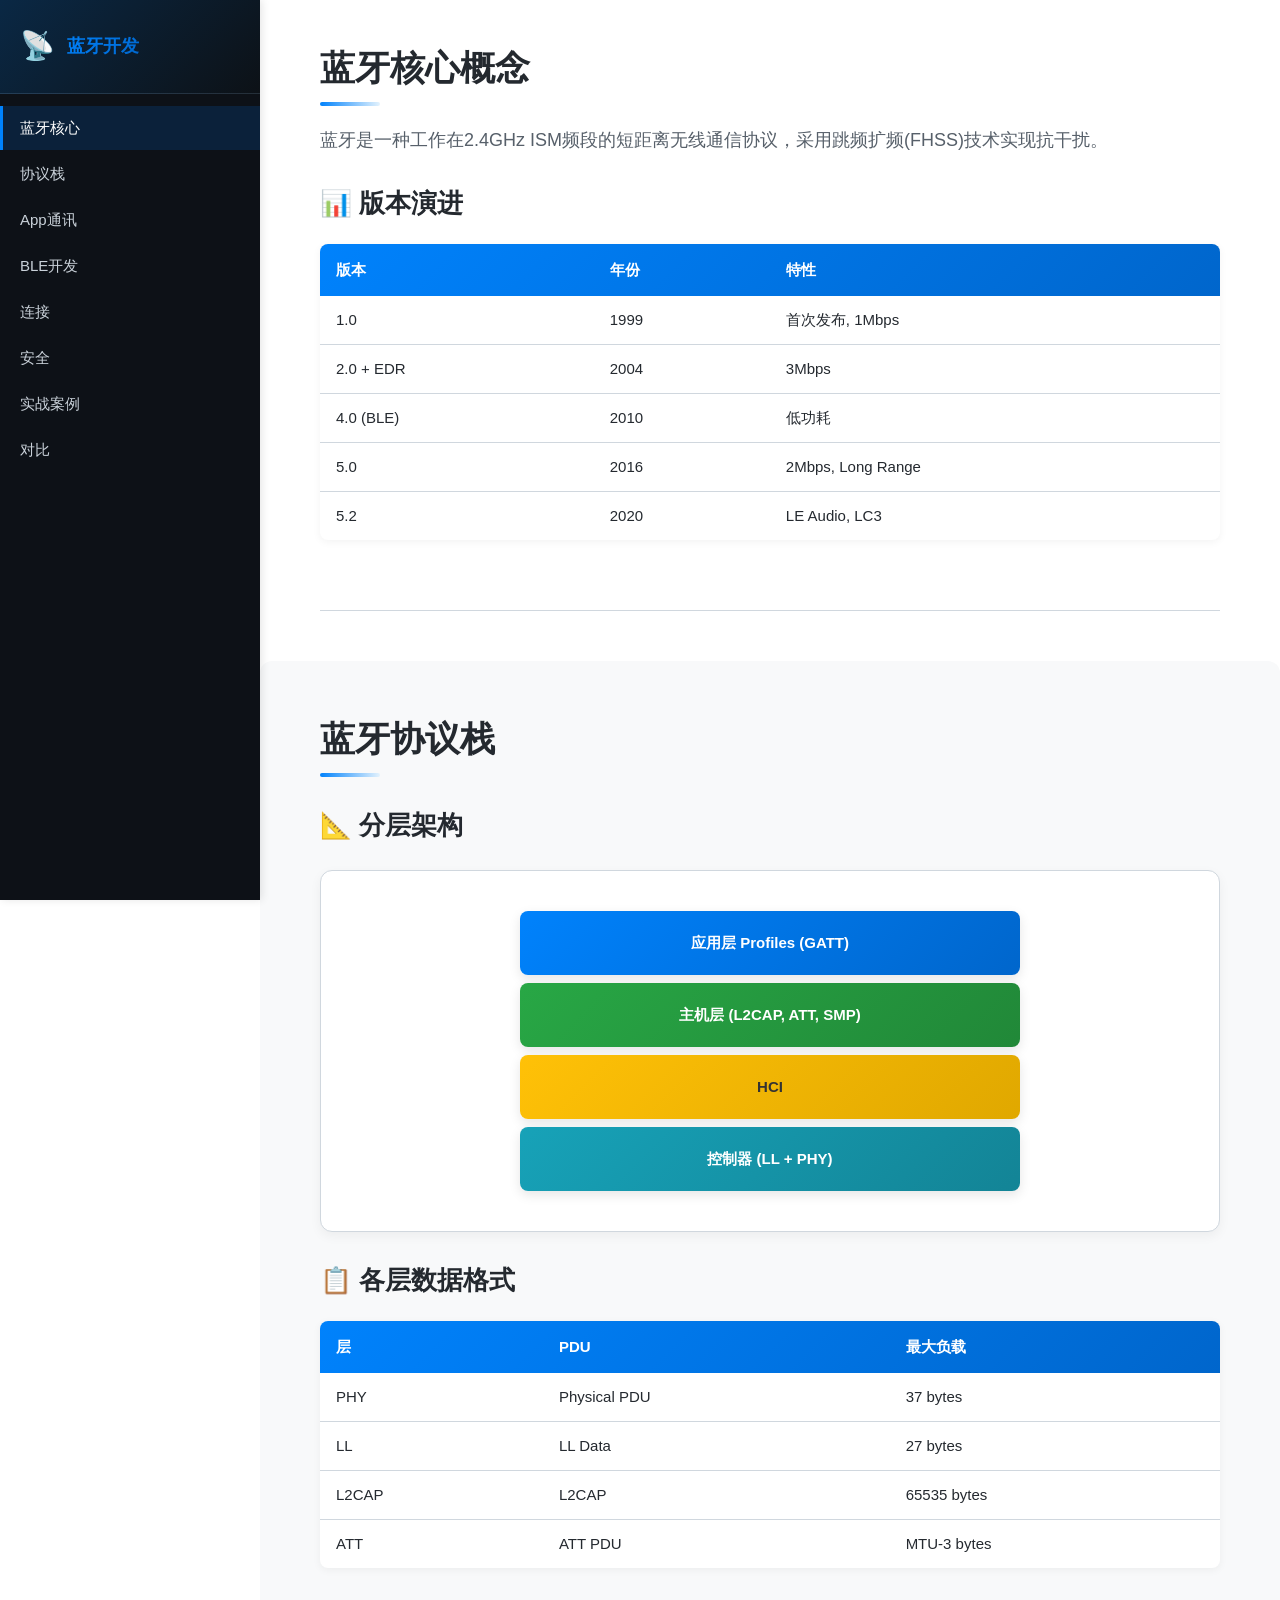
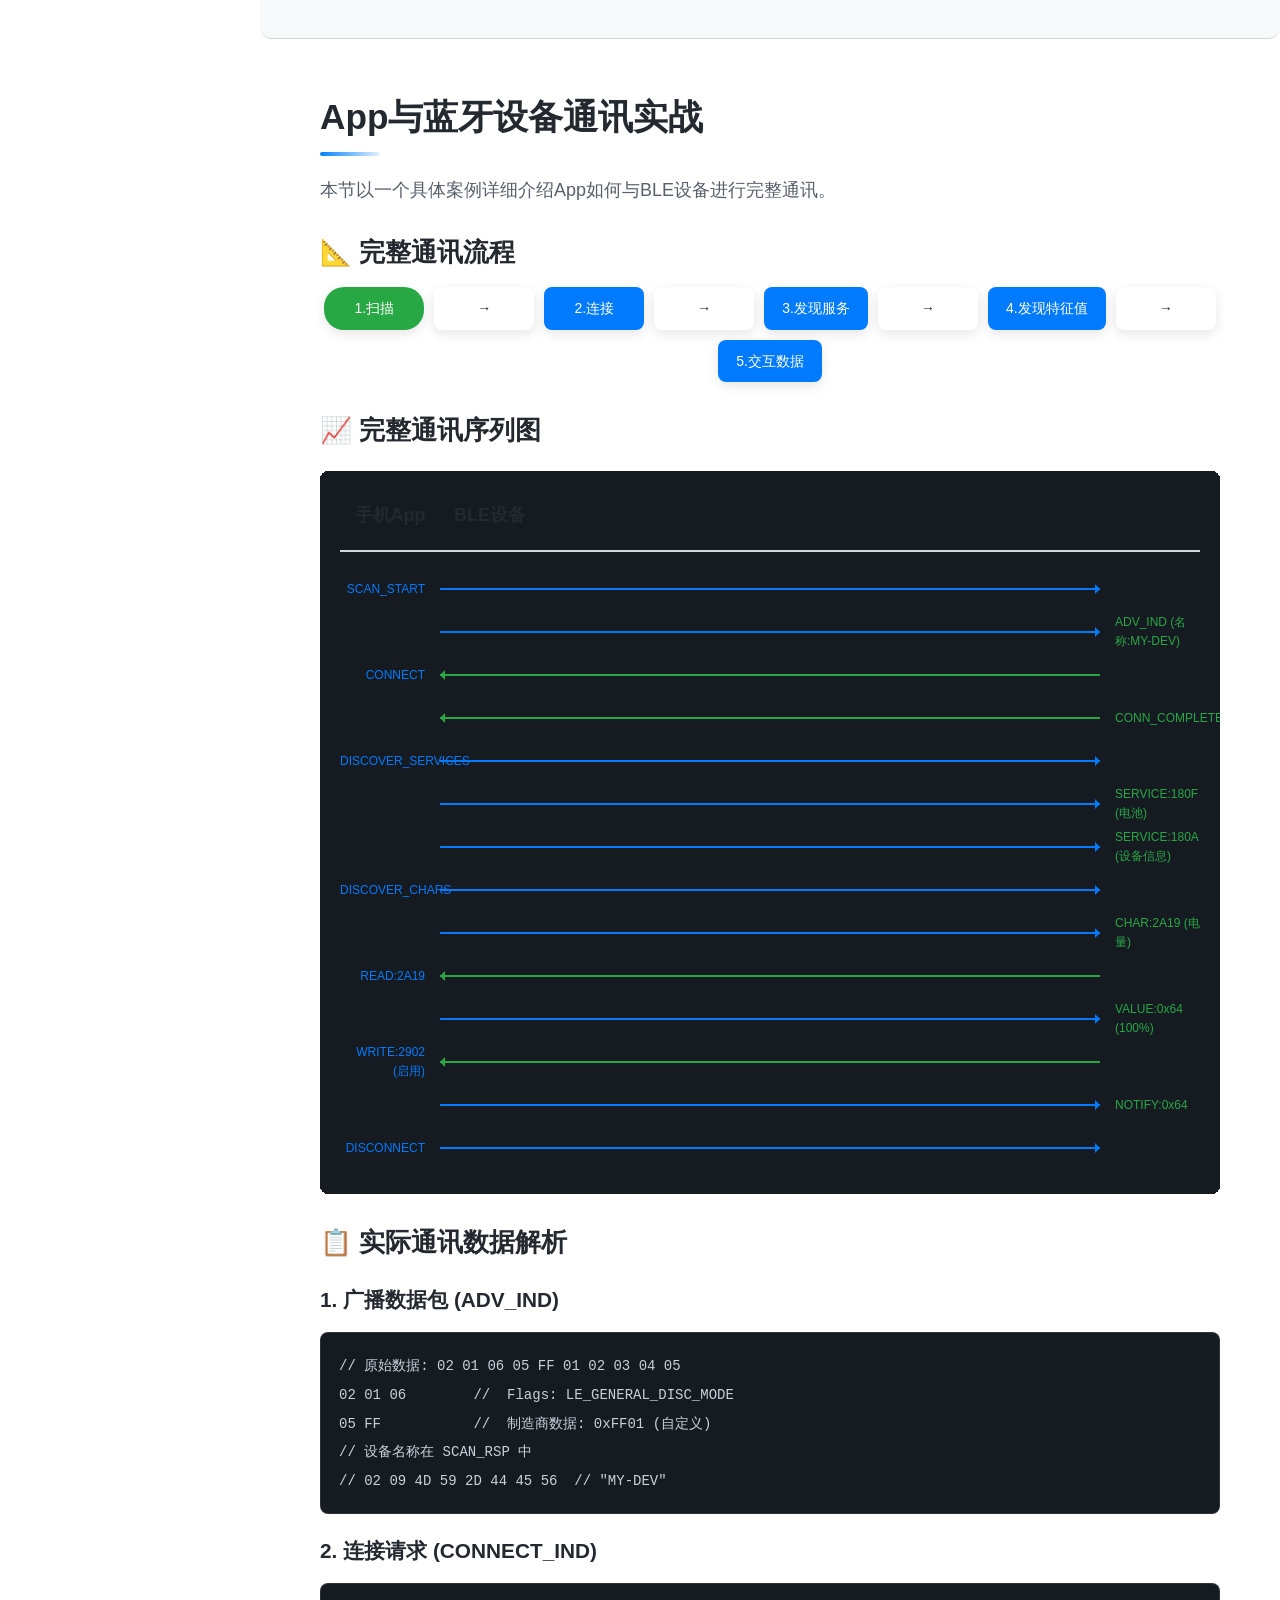
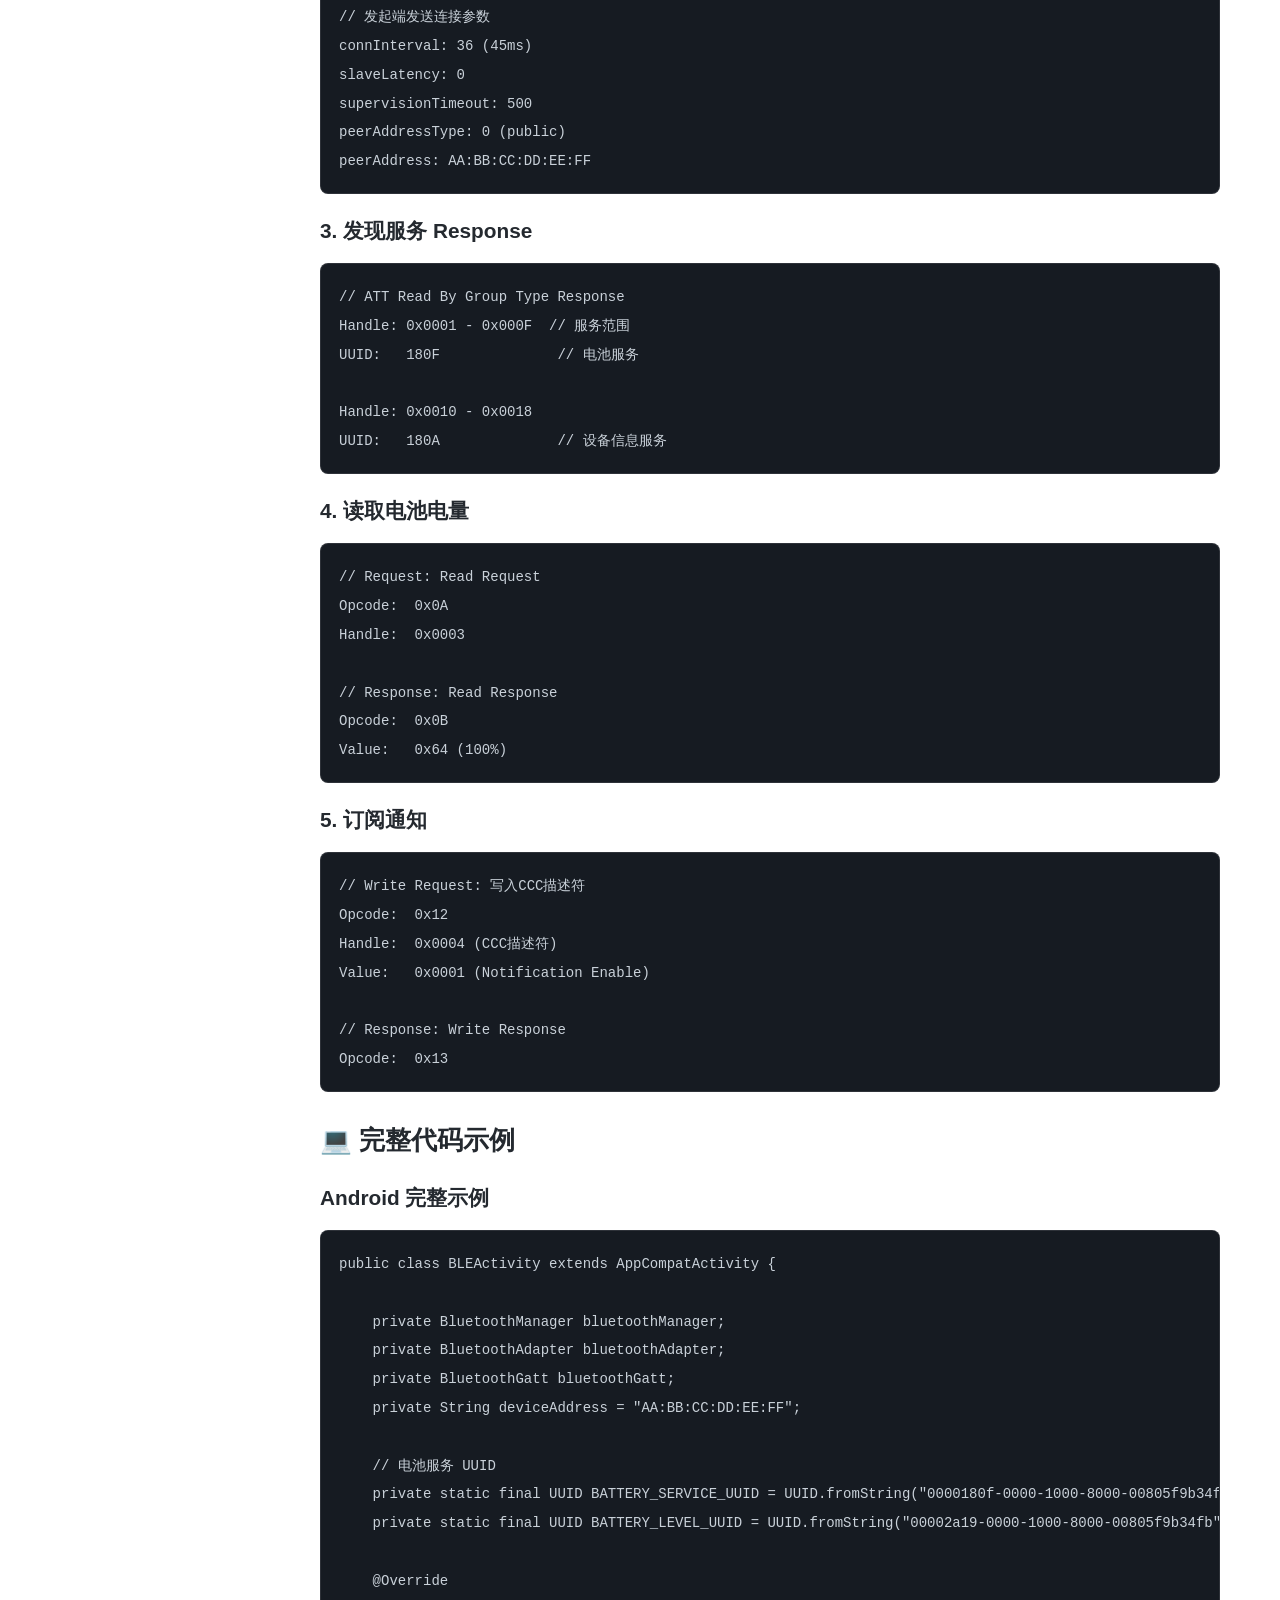
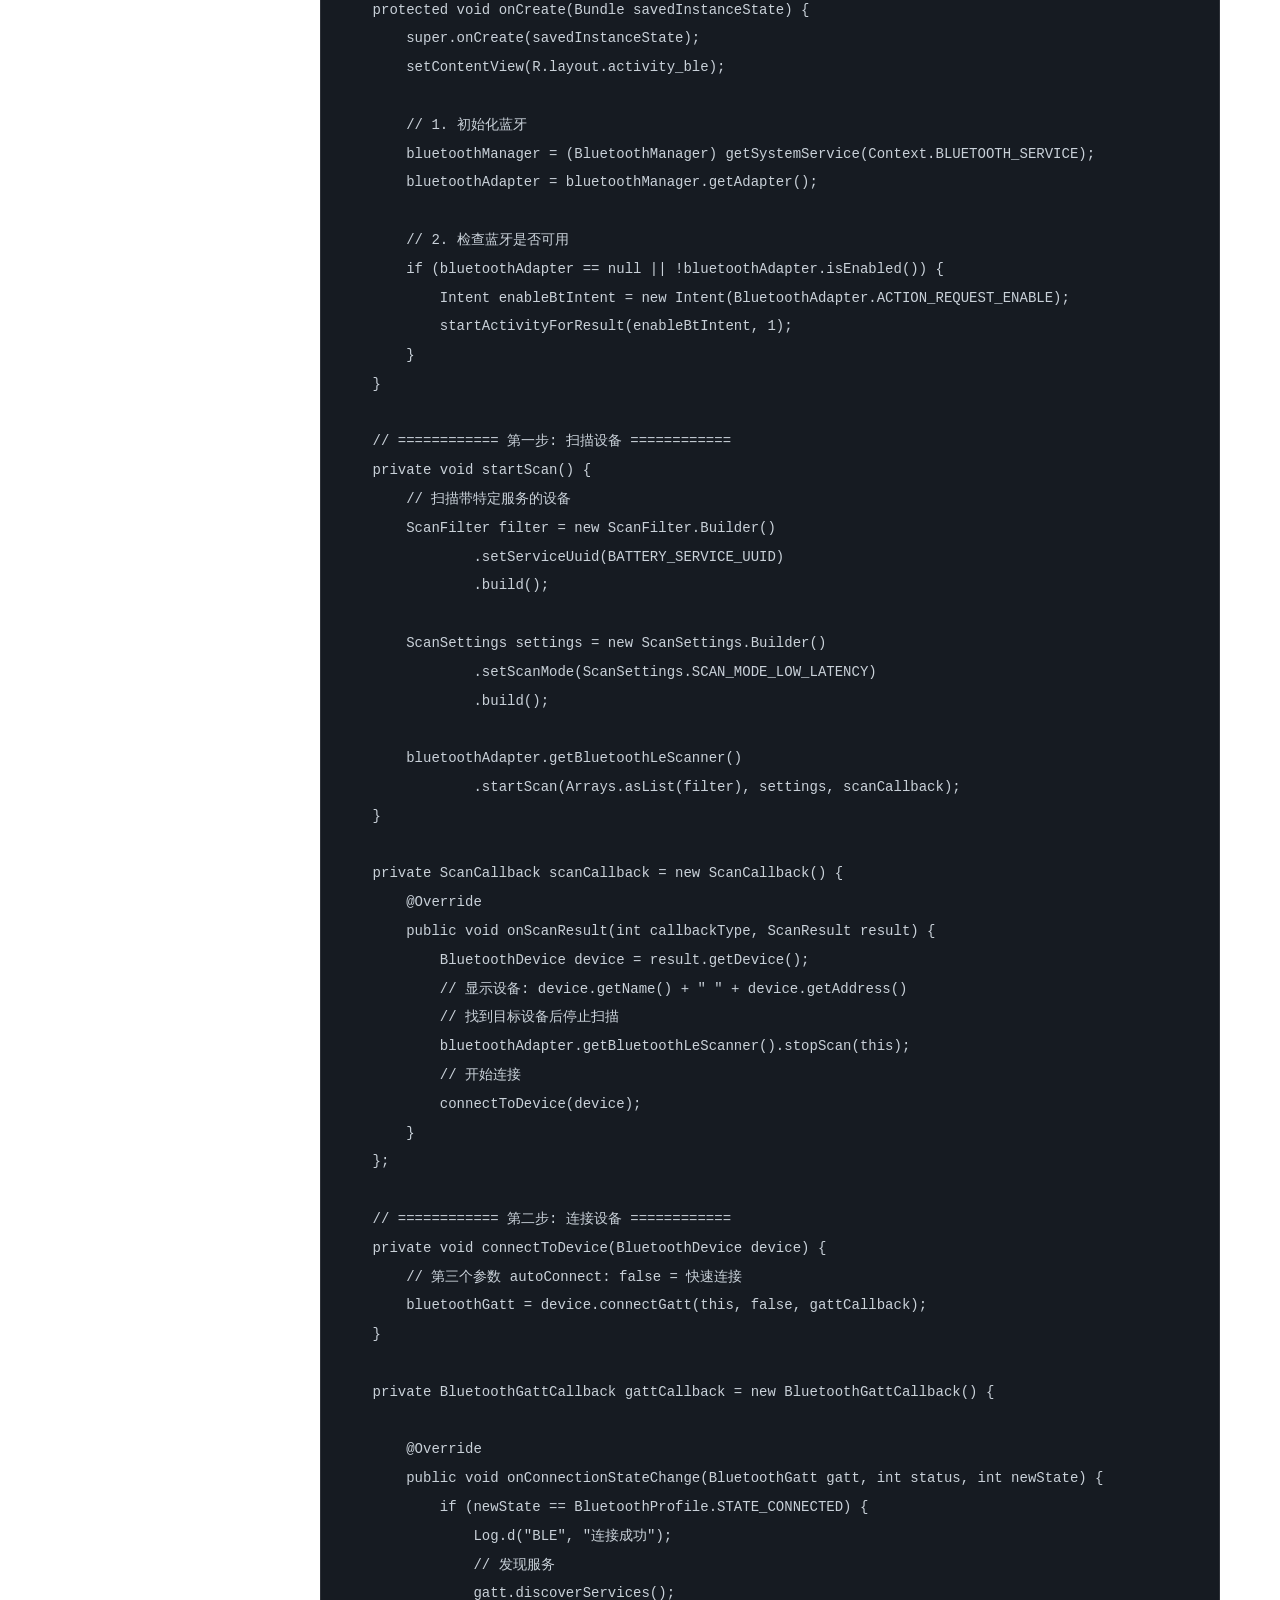
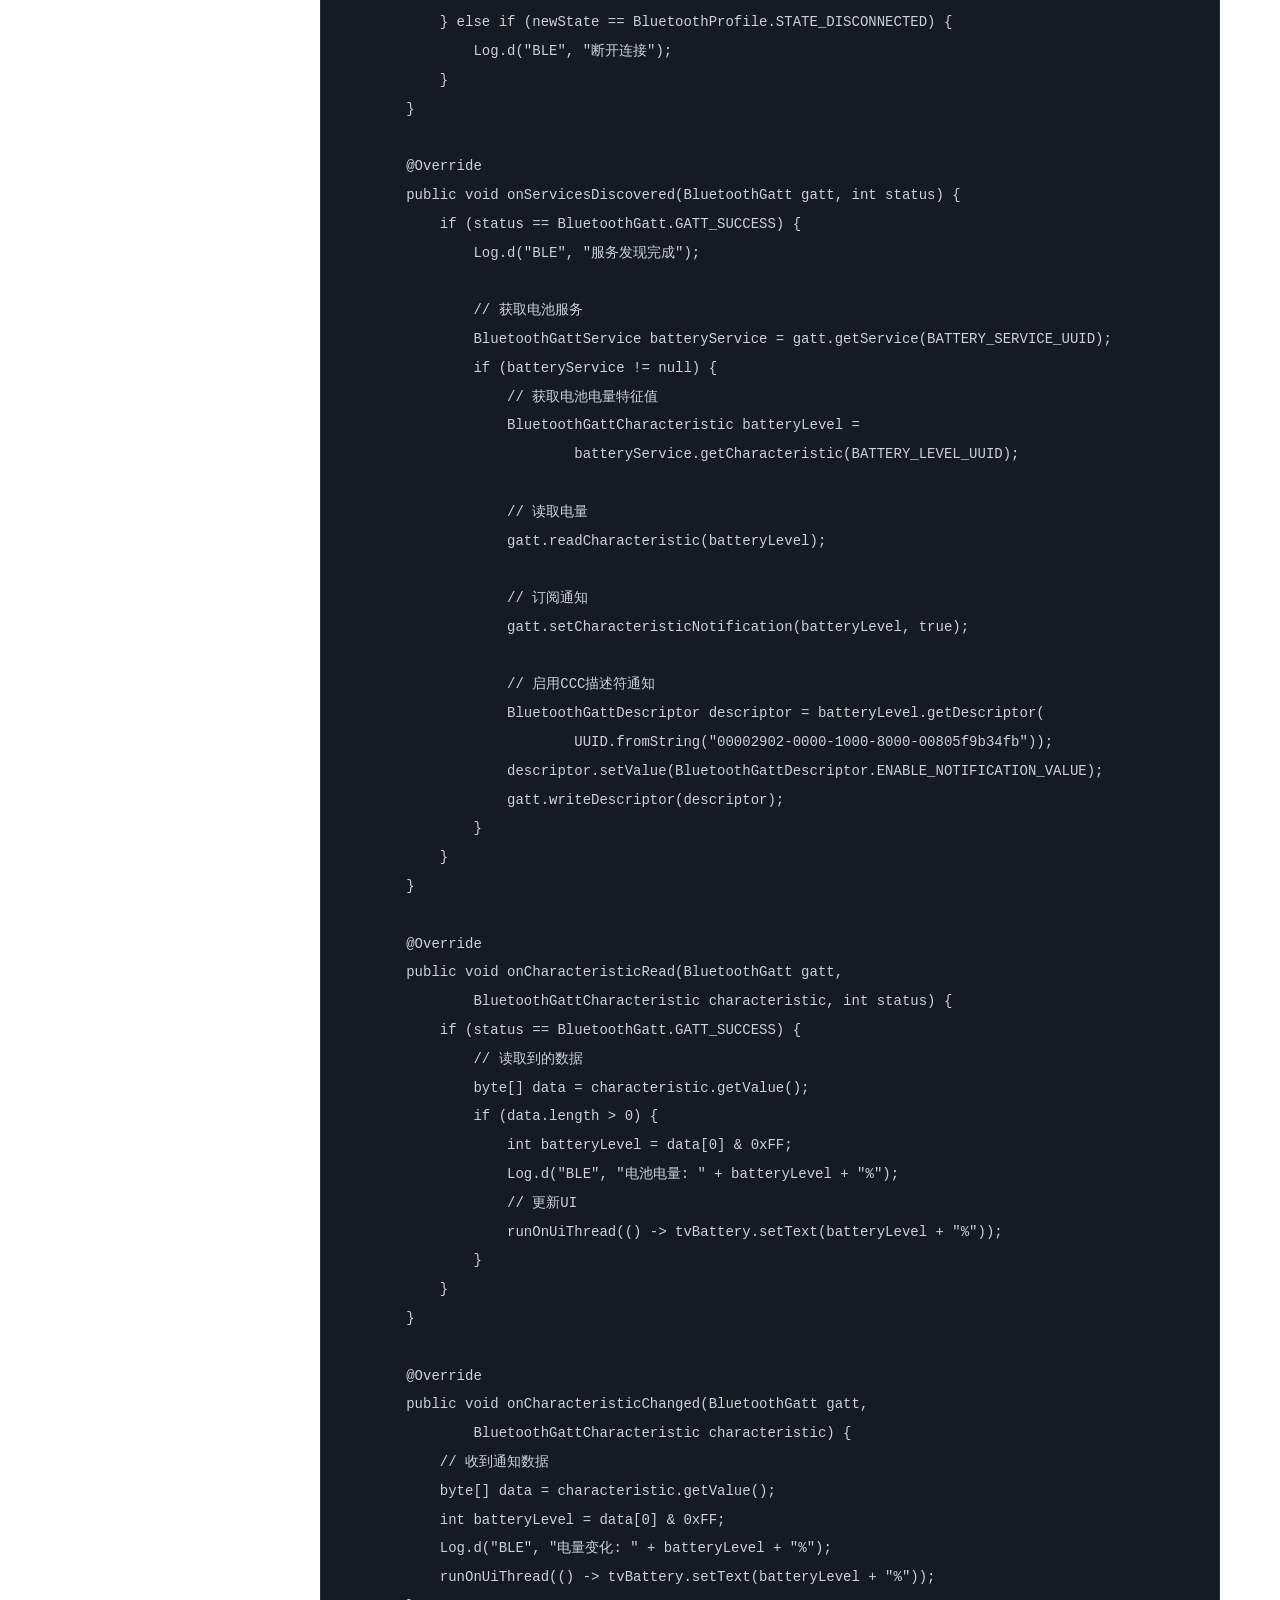
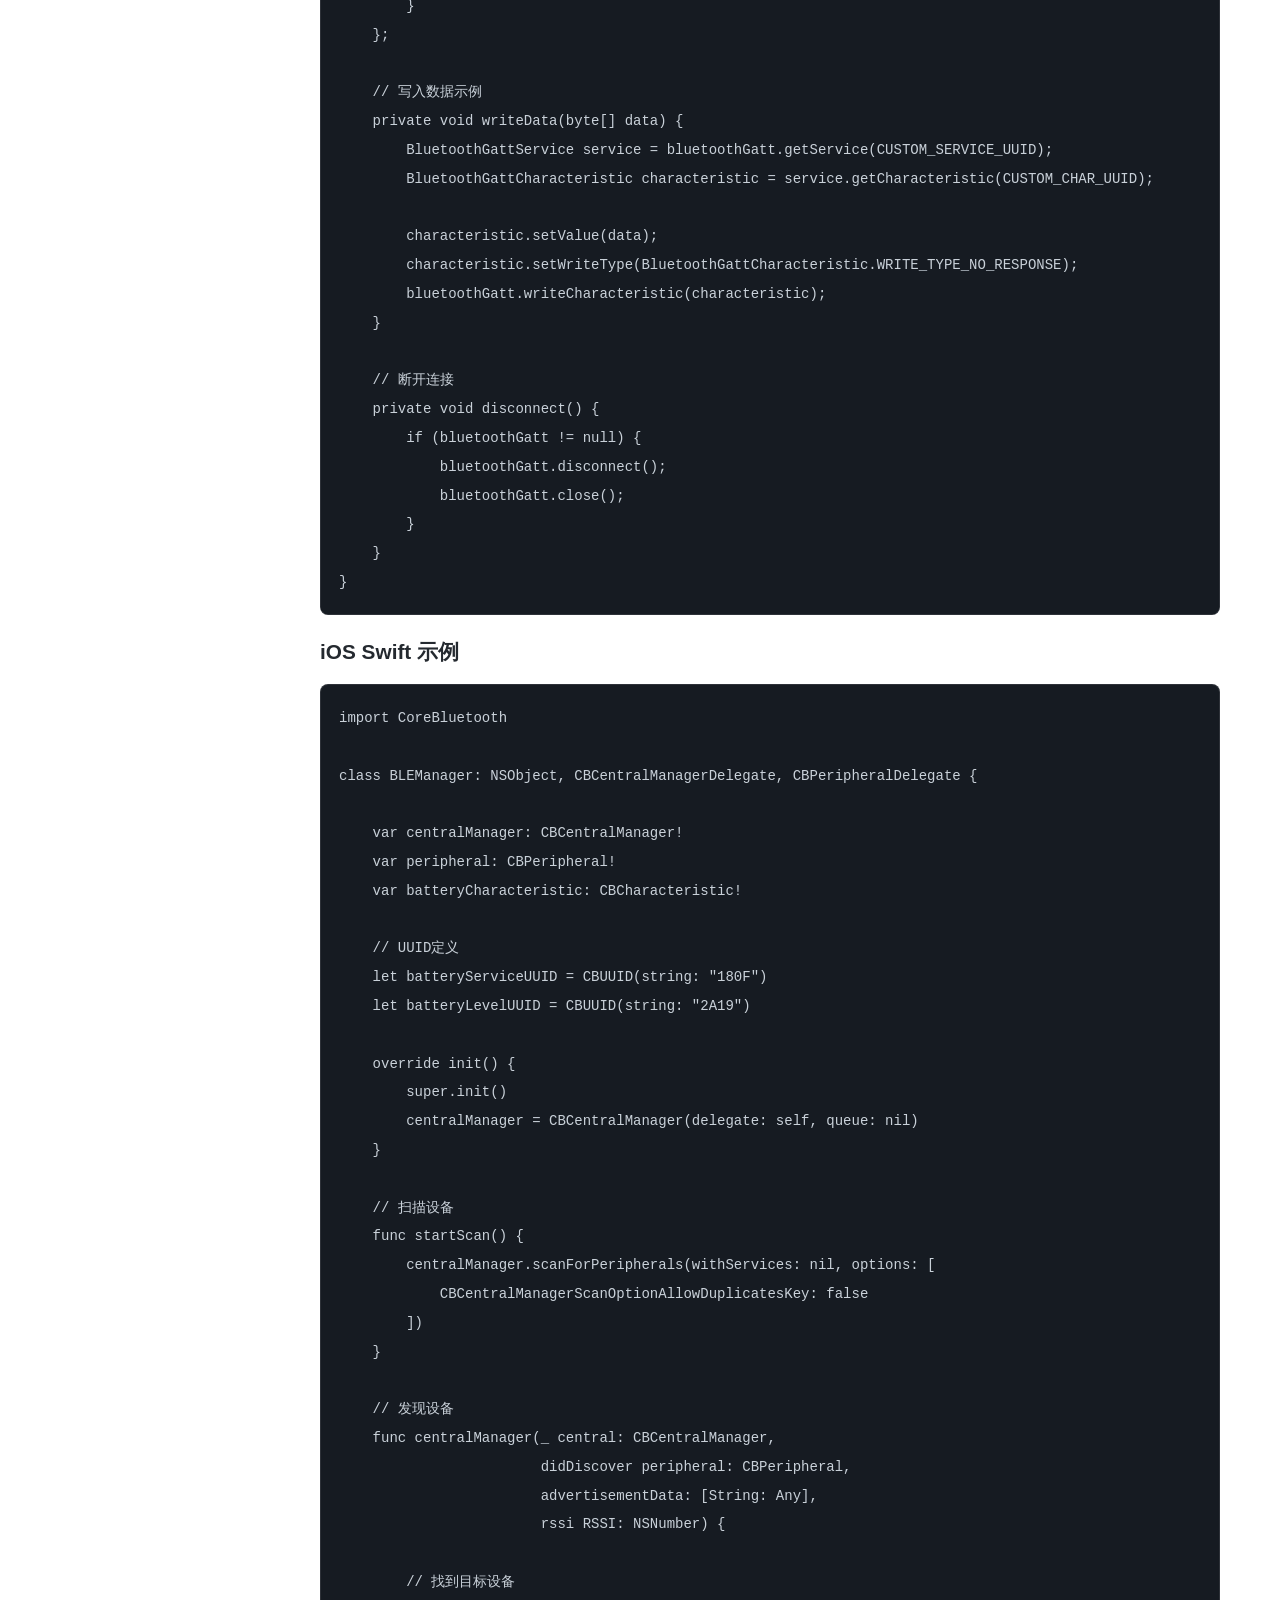
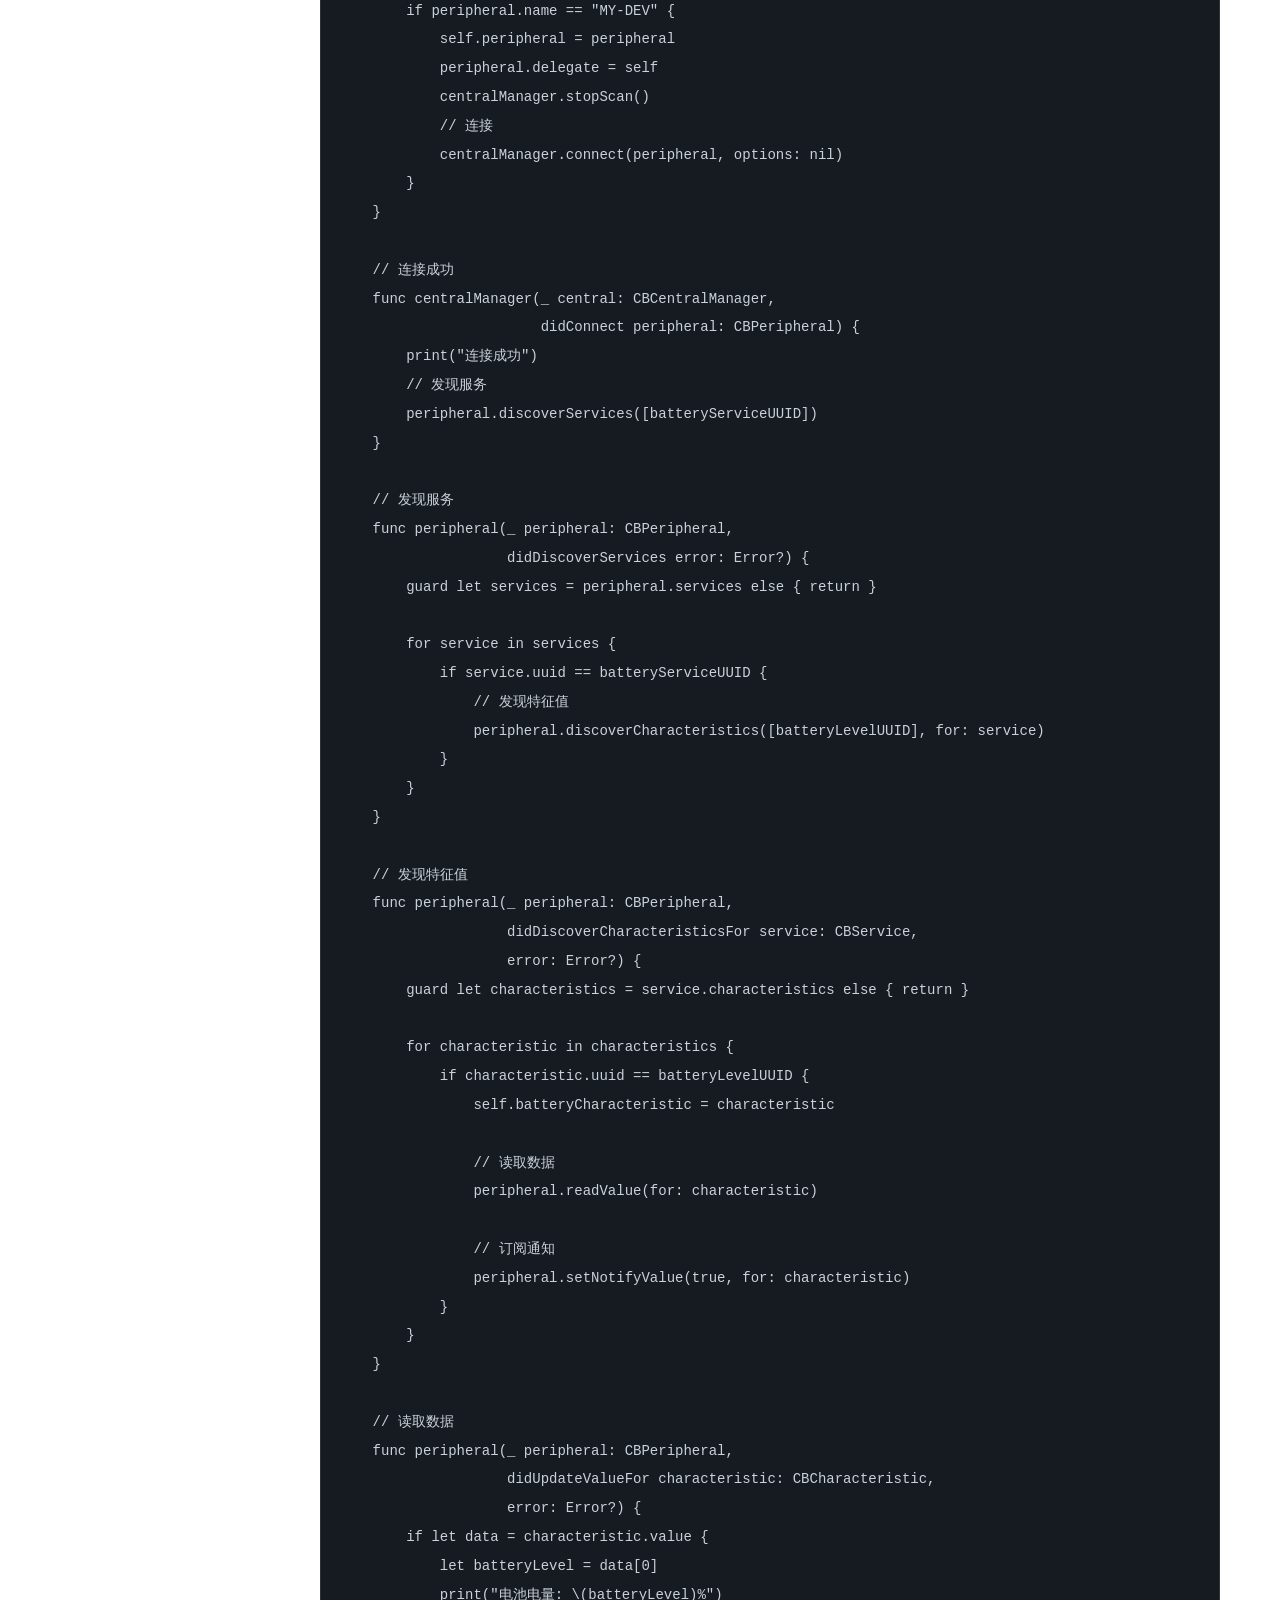
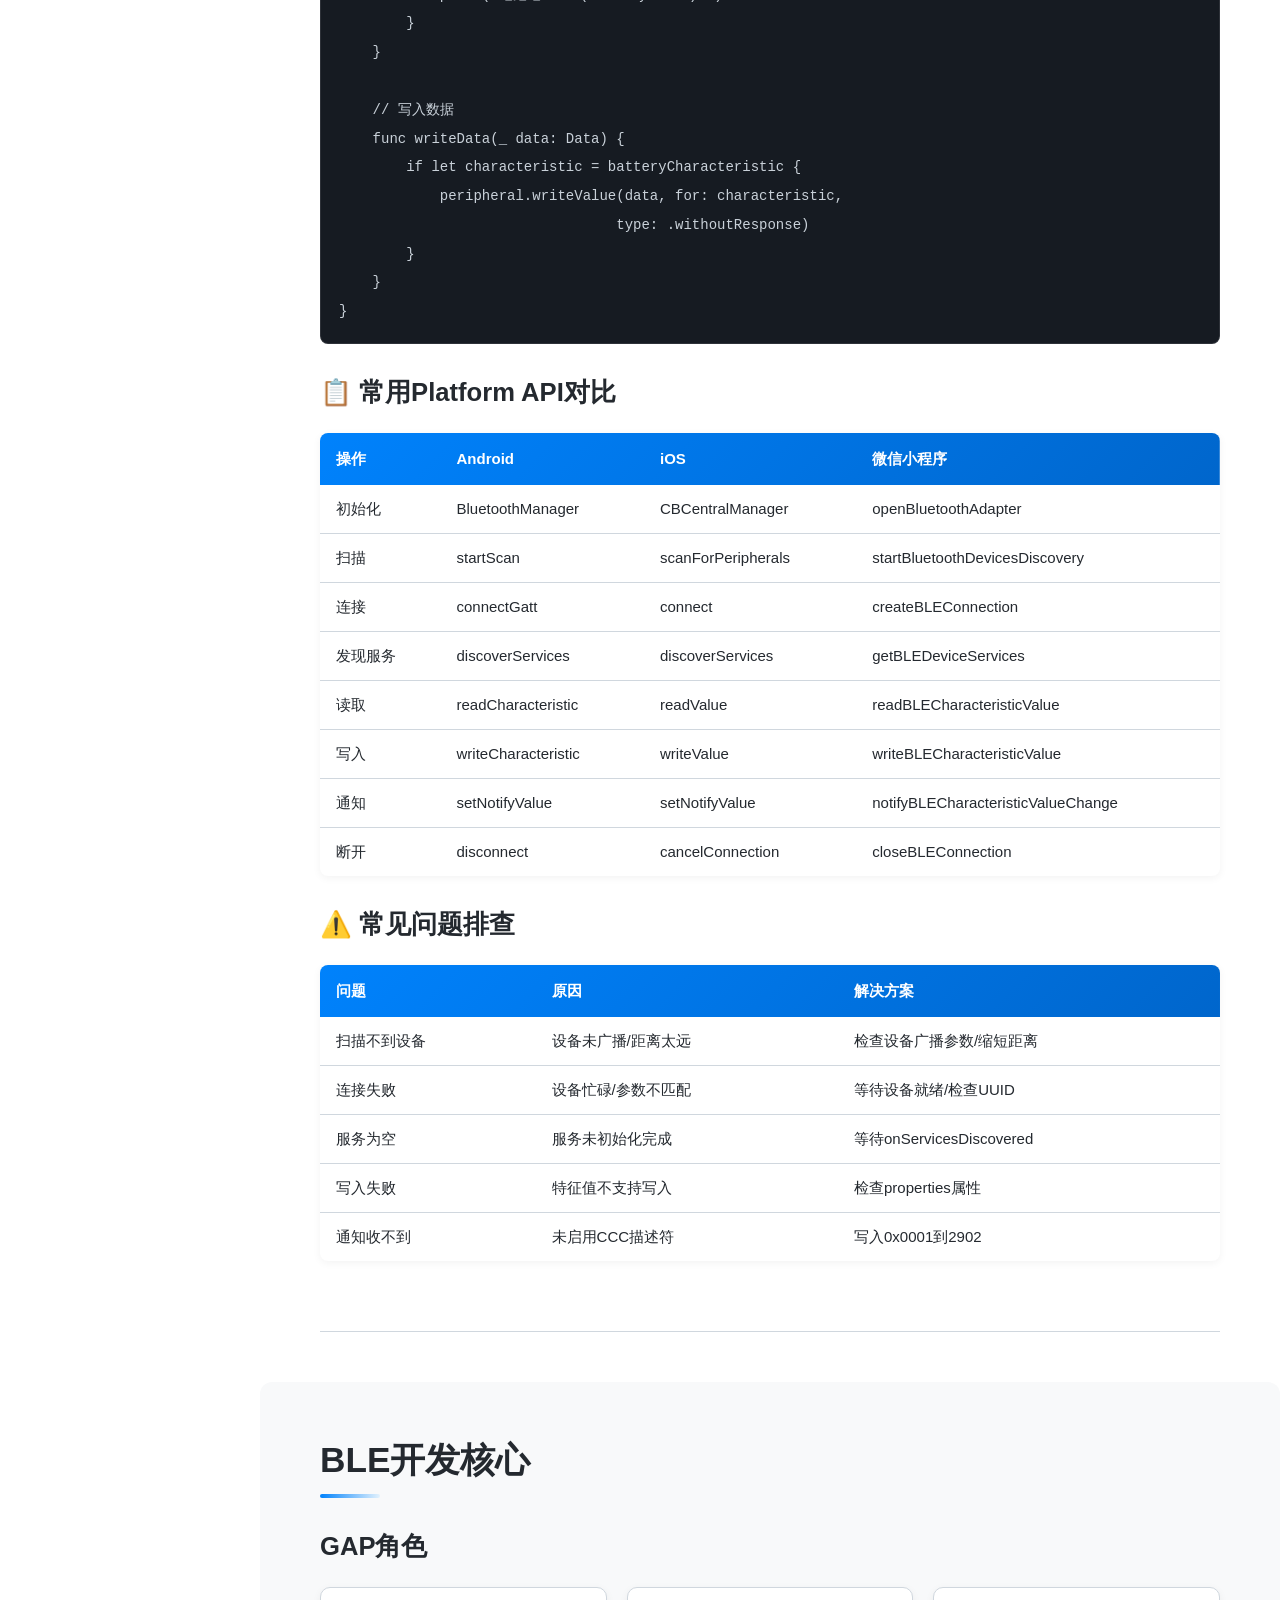
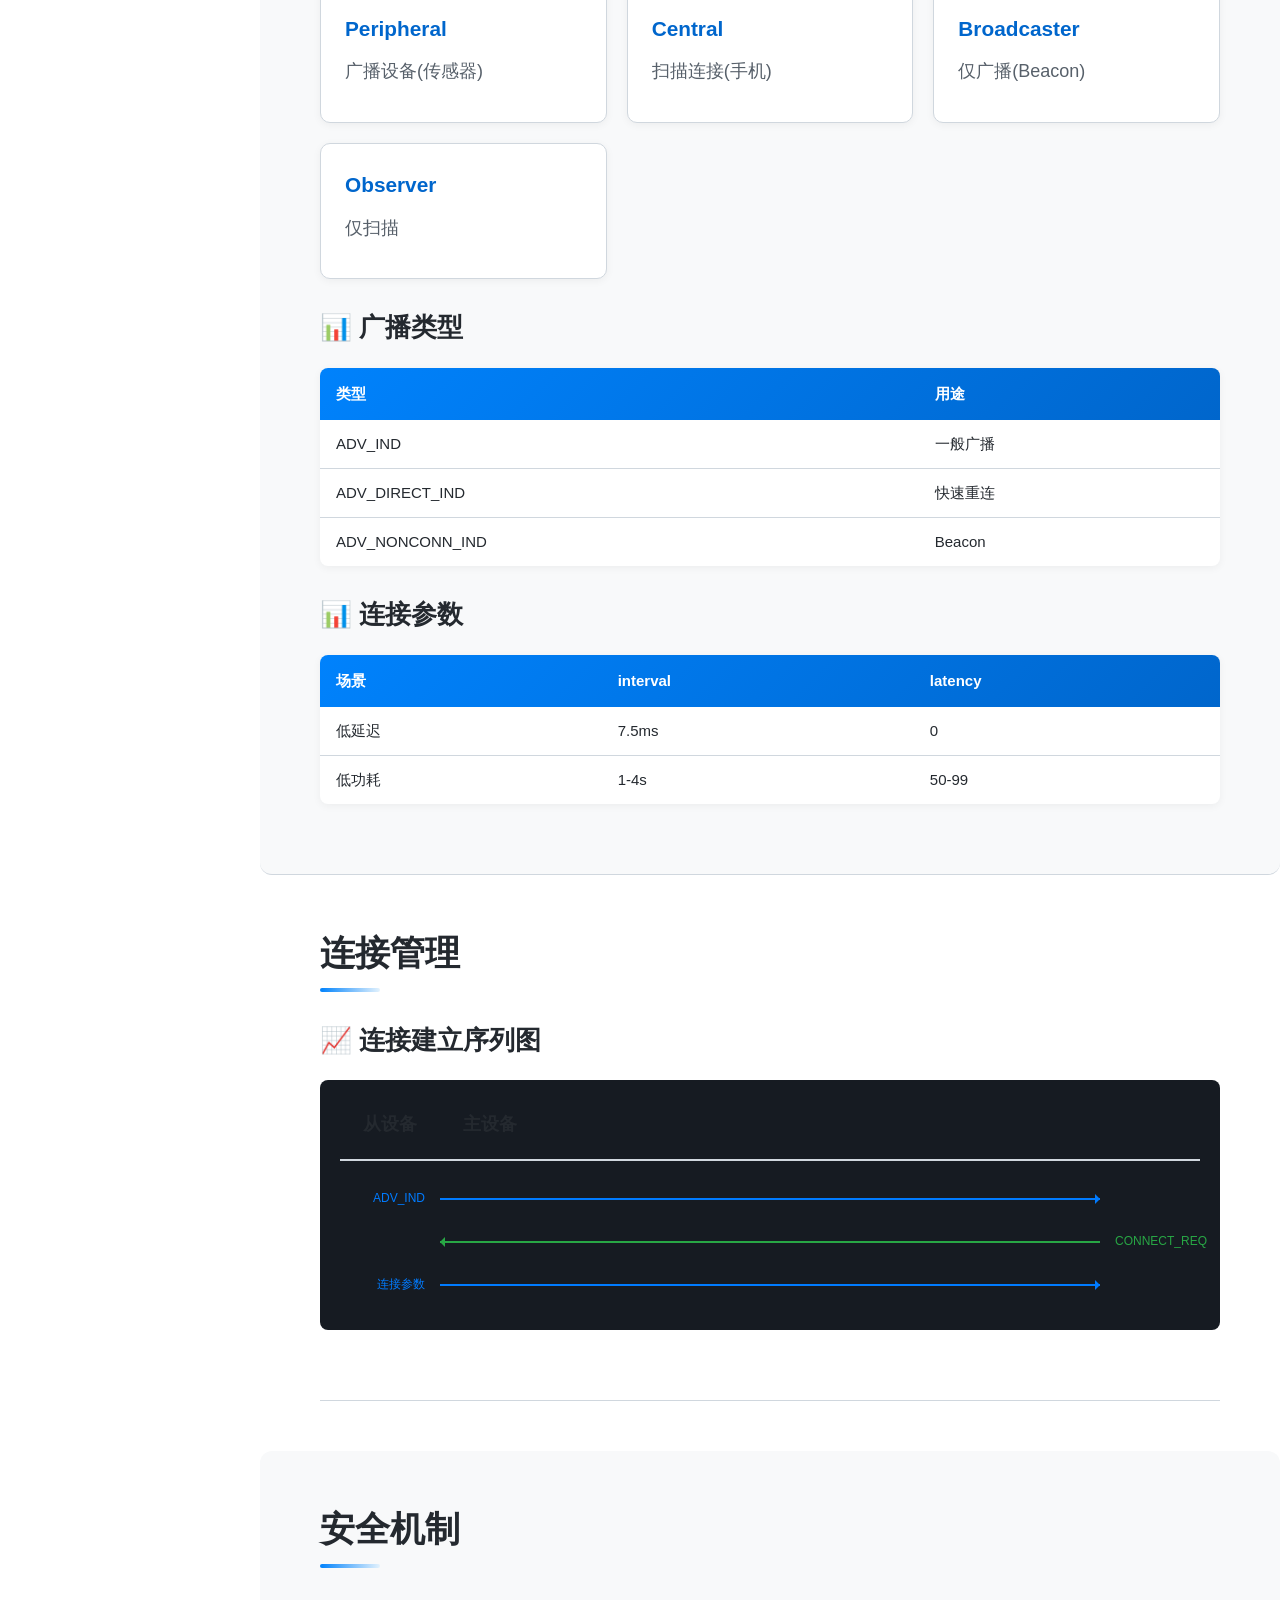
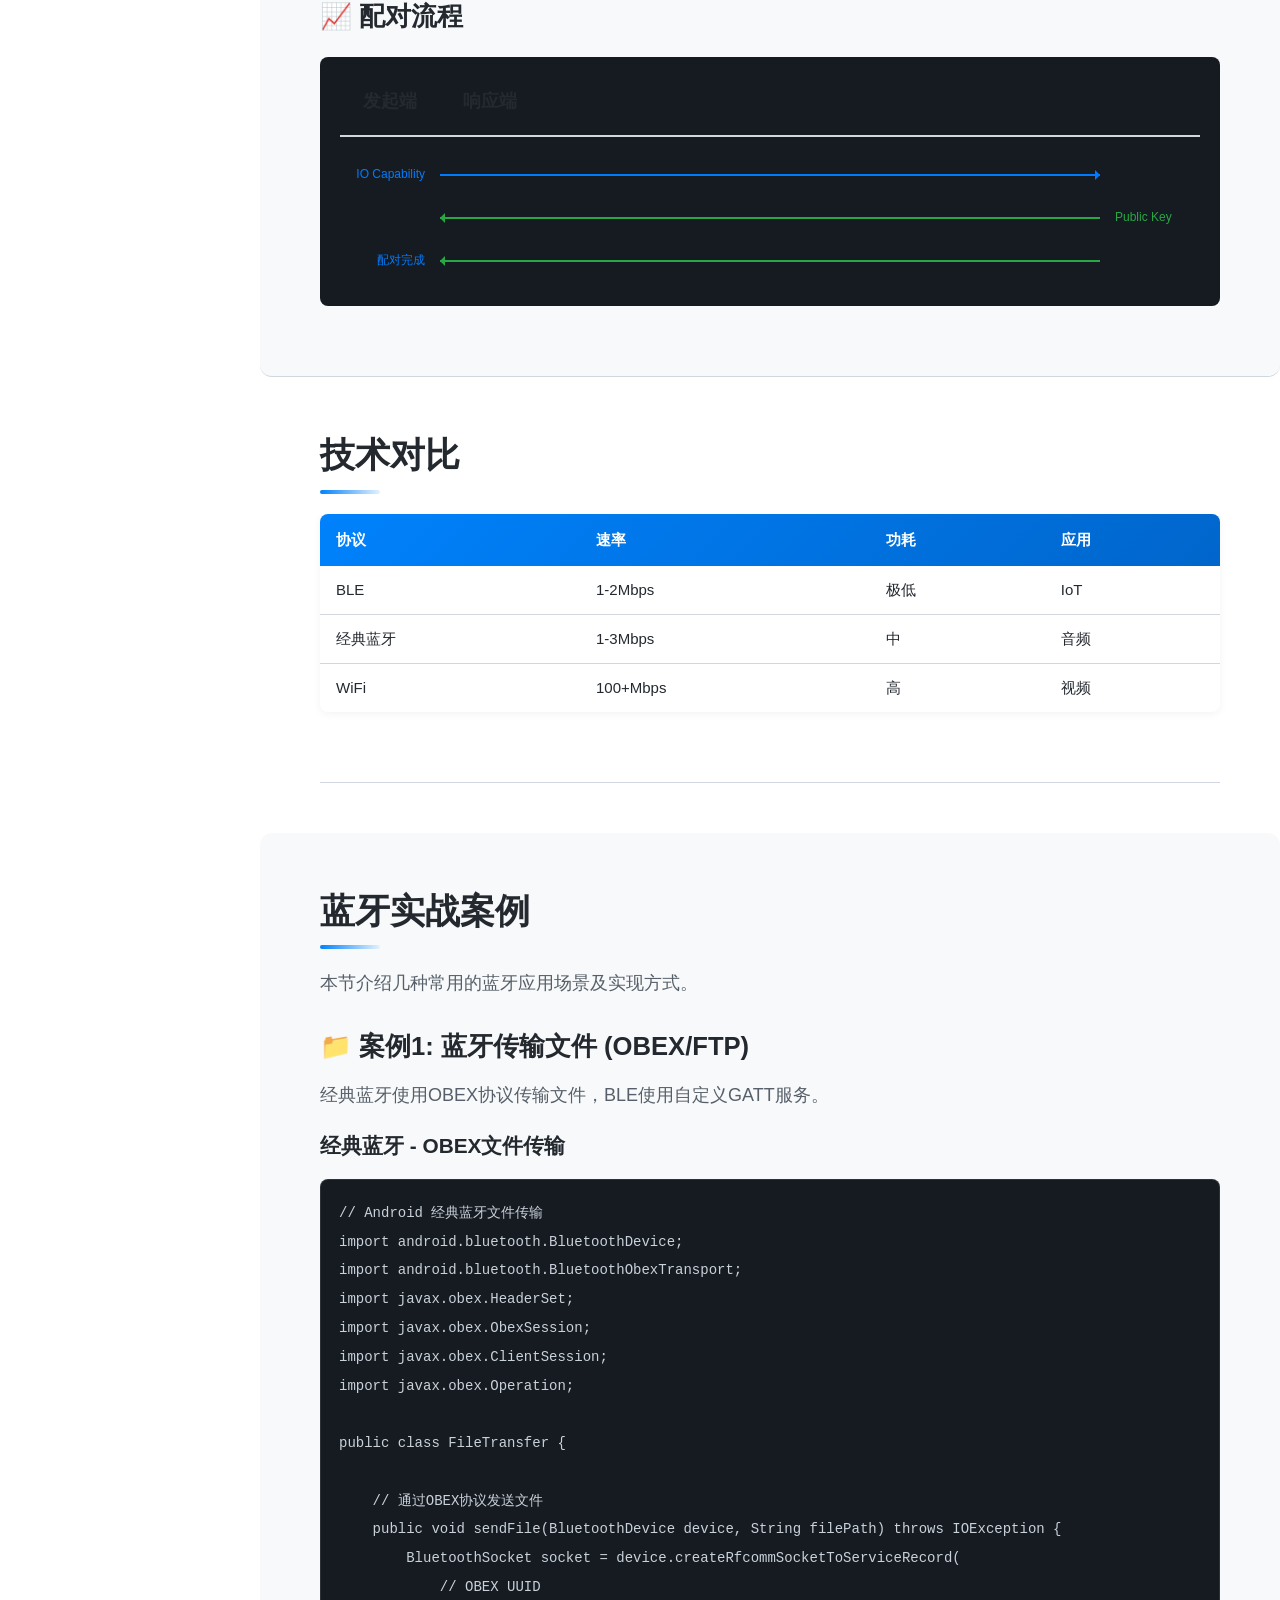
==== commit 8526842a: "feat: 添加蓝牙实战案例章节" ====
--- a/index.html
+++ b/index.html
@@ -42,10 +42,11 @@
         <ul class="tree-nav">
             <li><a href="#intro">蓝牙核心</a></li>
             <li><a href="#stack">协议栈</a></li>
-            <li><a href="#app-layer">上层应用</a></li>
+            <li><a href="#app-layer">App通讯</a></li>
             <li><a href="#le">BLE开发</a></li>
             <li><a href="#connection">连接</a></li>
             <li><a href="#security">安全</a></li>
+            <li><a href="#examples">实战案例</a></li>
             <li><a href="#comparison">对比</a></li>
         </ul>
     </nav>
@@ -607,6 +608,418 @@
                 </tbody>
             </table>
         </section>
+
+        <!-- 实战案例 -->
+        <section id="examples" class="section section-gray">
+            <h2>蓝牙实战案例</h2>
+            <p>本节介绍几种常用的蓝牙应用场景及实现方式。</p>
+
+            <h3>📁 案例1: 蓝牙传输文件 (OBEX/FTP)</h3>
+            <p>经典蓝牙使用OBEX协议传输文件，BLE使用自定义GATT服务。</p>
+
+            <h4>经典蓝牙 - OBEX文件传输</h4>
+            <pre><code>// Android 经典蓝牙文件传输
+import android.bluetooth.BluetoothDevice;
+import android.bluetooth.BluetoothObexTransport;
+import javax.obex.HeaderSet;
+import javax.obex.ObexSession;
+import javax.obex.ClientSession;
+import javax.obex.Operation;
+
+public class FileTransfer {
+
+    // 通过OBEX协议发送文件
+    public void sendFile(BluetoothDevice device, String filePath) throws IOException {
+        BluetoothSocket socket = device.createRfcommSocketToServiceRecord(
+            // OBEX UUID
+            UUID.fromString("00001106-0000-1000-8000-00805f9b34fb"));
+
+        socket.connect();
+
+        // 创建OBEX会话
+        BluetoothObexTransport transport = new BluetoothObexTransport(socket);
+        ClientSession session = new ClientSession(transport);
+
+        // 设置请求头
+        HeaderSet request = new HeaderSet();
+        request.setHeader(HeaderSet.NAME, "test.txt");
+        request.setHeader(HeaderSet.LENGTH, 1024L);
+
+        // 发起PUT请求
+        Operation operation = session.put(request);
+        OutputStream os = operation.openOutputStream();
+
+        // 写入文件数据
+        FileInputStream fis = new FileInputStream(filePath);
+        byte[] buffer = new byte[1024];
+        int len;
+        while ((len = fis.read(buffer)) != -1) {
+            os.write(buffer, 0, len);
+        }
+
+        os.close();
+        operation.close();
+        session.close();
+    }
+}</code></pre>
+
+            <h4>BLE - 自定义文件传输服务</h4>
+            <pre><code>// BLE 文件传输服务定义
+// 服务UUID: 0xFE59 (NUS - Nordic UART Service 变体)
+#define FILE_TRANSFER_SERVICE_UUID "0000fe59-0000-1000-8000-00805f9b34fb"
+
+// 特征值
+#define FILE_DATA_UUID    "0000ff01-0000-1000-8000-00805f9b34fb"  // Notify+Write
+#define FILE_CTRL_UUID   "0000ff02-0000-1000-8000-00805f9b34fb"  // Write
+#define FILE_SIZE_UUID   "0000ff03-0000-1000-8000-00805f9b34fb"  // Read
+
+// 控制命令
+#define CMD_START   0x01  // 开始传输
+#define CMD_DATA    0x02  // 数据包
+#define CMD_END     0x03  // 传输完成
+#define CMD_CANCEL  0x04  // 取消传输
+
+// 分包发送
+private void sendFileByBLE(byte[] fileData) {
+    int mtu = 512; // 协商后的MTU
+    int packetSize = mtu - 3; // ATT header
+    int totalPackets = (fileData.length + packetSize - 1) / packetSize;
+
+    // 1. 发送文件大小
+    byte[] sizeHeader = new byte[4];
+    ByteBuffer.wrap(sizeHeader).putInt(fileData.length);
+    writeControl(CMD_START, sizeHeader);
+
+    // 2. 分包发送数据
+    for (int i = 0; i < totalPackets; i++) {
+        int offset = i * packetSize;
+        int len = Math.min(packetSize, fileData.length - offset);
+        byte[] packet = new byte[len + 1];
+        packet[0] = CMD_DATA;
+        System.arraycopy(fileData, offset, packet, 1, len);
+        writeData(packet);
+    }
+
+    // 3. 发送完成
+    writeControl(CMD_END, new byte[0]);
+}</code></pre>
+
+            <h3>🎵 案例2: 蓝牙音频 (A2DP/HFP)</h3>
+            <p>经典蓝牙用于音频传输，支持高音质音频播放和通话。</p>
+
+            <h4>Audio Streaming (A2DP)</h4>
+            <pre><code>// Android A2DP 音频播放
+import android.bluetooth.A2dpSinkProfile;
+import android.bluetooth.BluetoothA2dpSink;
+
+public class BluetoothAudio {
+
+    private BluetoothAdapter bluetoothAdapter;
+    private BluetoothA2dpSink a2dpSink;
+
+    // 获取已配对的A2DP设备
+    public List<BluetoothDevice> getA2dpDevices() {
+        Set<BluetoothDevice> devices = bluetoothAdapter.getBondedDevices();
+        List<BluetoothDevice> a2dpDevices = new ArrayList<>();
+
+        for (BluetoothDevice device : devices) {
+            if (device.getBluetoothClass().getMajorDeviceClass()
+                    == BluetoothClass.Device.Major.AUDIO_VIDEO) {
+                a2dpDevices.add(device);
+            }
+        }
+        return a2dpDevices;
+    }
+
+    // 连接A2DP设备
+    public boolean connectA2dp(BluetoothDevice device) {
+        try {
+            Method connectMethod = BluetoothA2dpSink.class.getMethod(
+                "connect", BluetoothDevice.class);
+            return (boolean) connectMethod.invoke(a2dpSink, device);
+        } catch (Exception e) {
+            return false;
+        }
+    }
+
+    // 播放音乐
+    public void playMusic() {
+        Intent intent = new Intent(Intent.ACTION_VIEW);
+        intent.setDataAndType(Uri.parse(fileUri), "audio/*");
+        startActivity(Intent.createChooser(intent, "播放音乐"));
+    }
+}</code></pre>
+
+            <h4>免提通话 (HFP)</h4>
+            <pre><code>// Android HFP 免提通话
+import android.bluetooth.BluetoothHeadset;
+
+public class HandsFree {
+
+    private BluetoothHeadset bluetoothHeadset;
+
+    // 获取已连接的HFP设备
+    public BluetoothDevice getConnectedHfpDevice() {
+        List<BluetoothDevice> devices = 
+            bluetoothHeadset.getConnectedDevices();
+        return devices.isEmpty() ? null : devices.get(0);
+    }
+
+    // 发起通话
+    public boolean dial(String phoneNumber) {
+        return bluetoothHeadset.dial(phoneNumber);
+    }
+
+    // 接听电话
+    public boolean acceptCall() {
+        return bluetoothHeadset.acceptCall();
+    }
+
+    // 挂断电话
+    public boolean rejectCall() {
+        return bluetoothHeadset.rejectCall();
+    }
+
+    // 关闭通话
+    public boolean hangup() {
+        return bluetoothHeadset.voiceCommand();
+    }
+}</code></pre>
+
+            <h3>⌨️ 案例3: 蓝牙键鼠 (HID)</h3>
+            <p>HID (Human Interface Device) 配置文件用于键盘、鼠标、游戏手柄等。</p>
+
+            <h4>作为HID设备 (BLE)</h4>
+            <pre><code>// Nordic nRF52 HID服务
+// HID Service UUID: 0x1812
+
+#define HID_SERVICE_UUID        0x1812
+#define HID_REPORT_MAP_UUID     0x2A4B  // 报告描述符
+#define HID_CONTROL_POINT_UUID  0x2A4C  // 控制点
+#define HID_REPORT_UUID         0x2A4D  // 报告
+#define HID_PROTO_MODE_UUID     0x2A4E  // 协议模式
+
+// 键盘报告描述符
+const uint8_t keyboard_report_desc[] = {
+    0x05, 0x01,        // Usage Page (Generic Desktop)
+    0x09, 0x06,        // Usage (Keyboard)
+    0xA1, 0x01,        // Collection (Application)
+    0x85, 0x01,        //   Report ID (1)
+    0x05, 0x07,        //   Usage Page (Keyboard)
+    0x19, 0xE0,        //   Usage Min (Left Ctrl)
+    0x29, 0xE7,        //   Usage Max (Right GUI)
+    0x15, 0x00,        //   Logical Min (0)
+    0x25, 0x01,        //   Logical Max (1)
+    0x75, 0x01,        //   Report Size (1)
+    0x95, 0x08,        //   Report Count (8)
+    0x81, 0x02,        //   Input (Data, Variable, Absolute)
+    0x95, 0x01,        //   Report Count (1)
+    0x75, 0x08,        //   Report Size (8)
+    0x81, 0x01,        //   Input (Constant)
+    0x95, 0x05,        //   Report Count (5)
+    0x75, 0x01,        //   Report Size (1)
+    0x05, 0x08,        //   Usage Page (LED)
+    0x19, 0x01,        //   Usage Min (1)
+    0x29, 0x05,        //   Usage Max (5)
+    0x91, 0x02,        //   Output (Data, Variable, Absolute)
+    0x95, 0x01,        //   Report Count (1)
+    0x75, 0x03,        //   Report Size (3)
+    0x91, 0x01,        //   Output (Constant)
+    0x95, 0x06,        //   Report Count (6)
+    0x75, 0x08,        //   Report Size (8)
+    0x15, 0x00,        //   Logical Min (0)
+    0x25, 0x65,        //   Logical Max (101)
+    0x05, 0x07,        //   Usage Page (Keyboard)
+    0x19, 0x00,        //   Usage Min (0)
+    0x29, 0x65,        //   Usage Max (101)
+    0x81, 0x00,        //   Input (Data, Array, Absolute)
+    0xC0               // End Collection
+};
+
+// 发送键盘按键
+void send_key(uint8_t key) {
+    uint8_t report[8] = {0};
+    report[2] = key;  // Key code
+    ble_hids_keyboard_send(report);
+}</code></pre>
+
+            <h3>📱 案例4: 微信小程序蓝牙控制智能设备</h3>
+            <pre><code>// 微信小程序 - 控制智能灯
+Page({
+    data: {
+        deviceId: '',
+        serviceId: '',
+        characteristicId: '',
+        connected: false,
+        lightOn: false
+    },
+
+    // 1. 初始化蓝牙
+    initBluetooth() {
+        wx.openBluetoothAdapter({
+            success: () => this.startScan(),
+            fail: () => wx.showToast({title: '请开启蓝牙', icon: 'none'})
+        })
+    },
+
+    // 2. 扫描设备
+    startScan() {
+        wx.startBluetoothDevicesDiscovery({
+            success: () => {
+                wx.onBluetoothDeviceFound((res) => {
+                    res.devices.forEach(device => {
+                        if (device.name && device.name.includes('SmartLight')) {
+                            this.setData({ deviceId: device.deviceId });
+                            wx.stopDiscovery();
+                            this.connectDevice(device.deviceId);
+                        }
+                    })
+                })
+            }
+        })
+    },
+
+    // 3. 连接设备
+    connectDevice(deviceId) {
+        wx.createBLEConnection({
+            deviceId,
+            success: () => {
+                this.setData({ connected: true });
+                this.getServices(deviceId);
+            }
+        })
+    },
+
+    // 4. 获取服务
+    getServices(deviceId) {
+        wx.getBLEDeviceServices({
+            deviceId,
+            success: (res) => {
+                // 找到自定义服务
+                const service = res.services.find(s => 
+                    s.isPrimary && s.uuid.includes('FE59'));
+                if (service) {
+                    this.setData({ serviceId: service.uuid });
+                    this.getCharacteristics(deviceId, service.uuid);
+                }
+            }
+        })
+    },
+
+    // 5. 获取特征值
+    getCharacteristics(deviceId, serviceId) {
+        wx.getBLEDeviceCharacteristics({
+            deviceId,
+            serviceId,
+            success: (res) => {
+                const char = res.characteristics.find(c =>
+                    c.properties.write || c.properties.notify);
+                if (char) {
+                    this.setData({ characteristicId: char.uuid });
+                    // 启用通知
+                    if (char.properties.notify) {
+                        wx.notifyBLECharacteristicValueChange({
+                            deviceId, serviceId,
+                            characteristicId: char.uuid,
+                            state: true
+                        });
+                    }
+                }
+            }
+        })
+    },
+
+    // 6. 控制灯开关
+    toggleLight() {
+        const buffer = new ArrayBuffer(1);
+        const dataView = new DataView(buffer);
+        dataView.setUint8(0, this.data.lightOn ? 0x00 : 0x01);
+
+        wx.writeBLECharacteristicValue({
+            deviceId: this.data.deviceId,
+            serviceId: this.data.serviceId,
+            characteristicId: this.data.characteristicId,
+            value: buffer,
+            success: () => {
+                this.setData({ lightOn: !this.data.lightOn });
+            }
+        });
+    }
+})</code></pre>
+
+            <h3>🔋 案例5: 电池电量监测</h3>
+            <pre><code>// 读取标准电池服务
+// Service: 0x180F
+// Characteristic: 0x2A19 (Battery Level)
+
+// Android
+BluetoothGattService batteryService = gatt.getService(
+    UUID.fromString("0000180f-0000-1000-8000-00805f9b34fb"));
+BluetoothGattCharacteristic batteryLevel = batteryService.getCharacteristic(
+    UUID.fromString("00002a19-0000-1000-8000-00805f9b34fb"));
+
+// 读取
+gatt.readCharacteristic(batteryLevel);
+
+// 订阅通知
+gatt.setCharacteristicNotification(batteryLevel, true);
+BluetoothGattDescriptor descriptor = batteryLevel.getDescriptor(
+    UUID.fromString("00002902-0000-1000-8000-00805f9b34fb"));
+descriptor.setValue(BluetoothGattDescriptor.ENABLE_NOTIFICATION_VALUE);
+gatt.writeDescriptor(descriptor);
+
+// 回调中获取数据
+@Override
+public void onCharacteristicChanged(BluetoothGatt gatt,
+        BluetoothGattCharacteristic characteristic) {
+    int level = characteristic.getIntValue(
+        BluetoothGattCharacteristic.FORMAT_UINT8, 0);
+    Log.d("Battery", "电量: " + level + "%");
+}</code></pre>
+
+            <h3>🌡️ 案例6: 体温计数据读取</h3>
+            <pre><code>// Health Thermometer Service
+// Service: 0x1809
+// Characteristic: 0x2A1E (Temperature Measurement)
+
+// 数据格式 (5 bytes)
+struct {
+    uint8_t flags;        // bit0: 0=Celsius, 1=Fahrenheit
+    int32_t temperature; // IEEE 11073 FLOAT
+} temp_measurement;
+
+// 解析体温数据
+private float parseTemperature(byte[] data) {
+    int flags = data[0];
+    boolean isFahrenheit = (flags & 0x01) == 1;
+
+    // IEEE 11073 32-bit FLOAT
+    int mantissa = (data[4] << 24) | (data[3] << 16) | (data[2] << 8) | (data[1]);
+    int exponent = data[4] >> 8;
+
+    float temperature = mantissa * Math.pow(10, exponent);
+
+    if (isFahrenheit) {
+        temperature = temperature * 9 / 5 + 32;
+    }
+
+    return temperature;
+}</code></pre>
+
+            <h3>📋 案例对比表</h3>
+            <table class="table">
+                <thead><tr><th>案例</th><th>使用Profile</th><th>蓝牙类型</th><th>通信方式</th></tr></thead>
+                <tbody>
+                    <tr><td>文件传输</td><td>OBEX/FTP</td><td>经典蓝牙</td><td>PUT/GET</td></tr>
+                    <tr><td>音频播放</td><td>A2DP</td><td>经典蓝牙</td><td>Stream</td></tr>
+                    <tr><td>免提通话</td><td>HFP</td><td>经典蓝牙</td><td>AT Commands</td></tr>
+                    <tr><td>键盘鼠标</td><td>HID</td><td>BLE/经典</td><td>Report</td></tr>
+                    <tr><td>智能灯控</td><td>Custom GATT</td><td>BLE</td><td>Write/Notify</td></tr>
+                    <tr><td>电量监测</td><td>BAS</td><td>BLE</td><td>Read/Notify</td></tr>
+                    <tr><td>体温计</td><td>HTS</td><td>BLE</td><td>Indicate</td></tr>
+                </tbody>
+            </table>
+        </section>
     </main>
 
     <script src="js/script.js"></script>
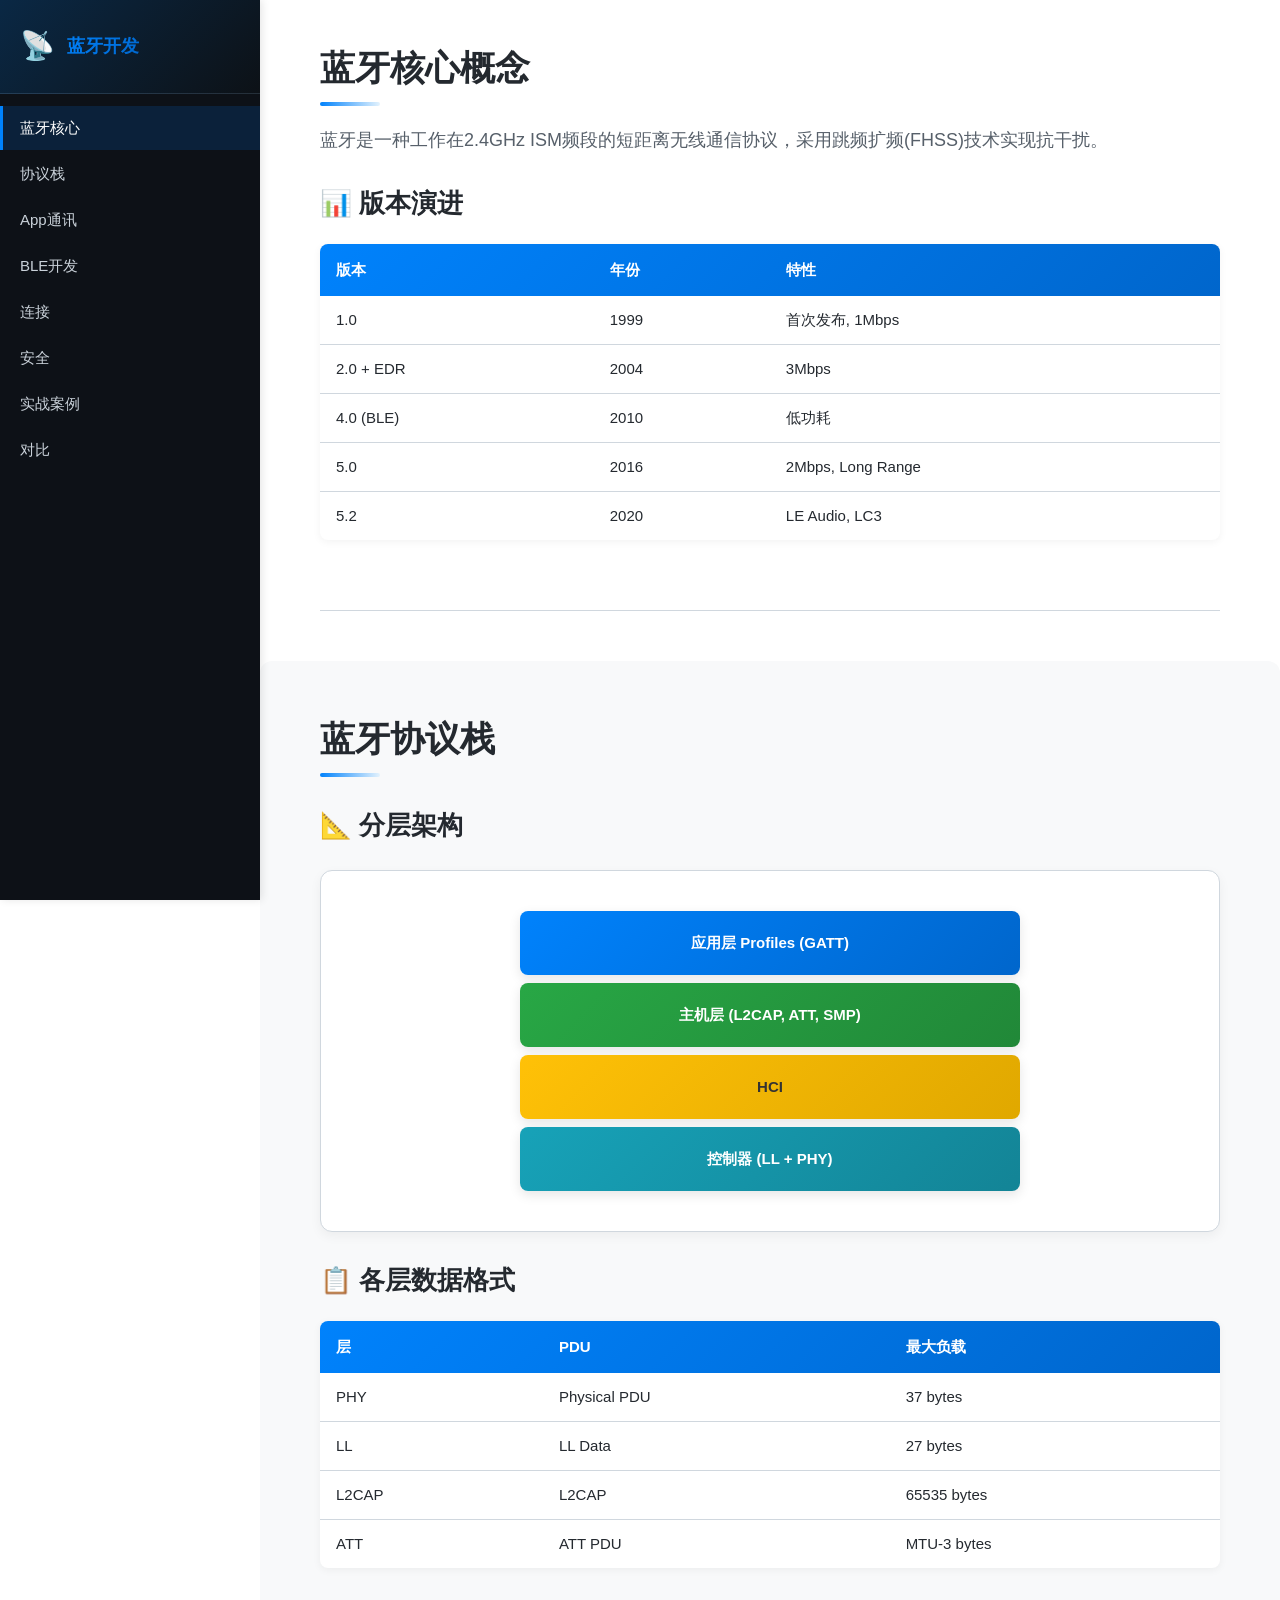
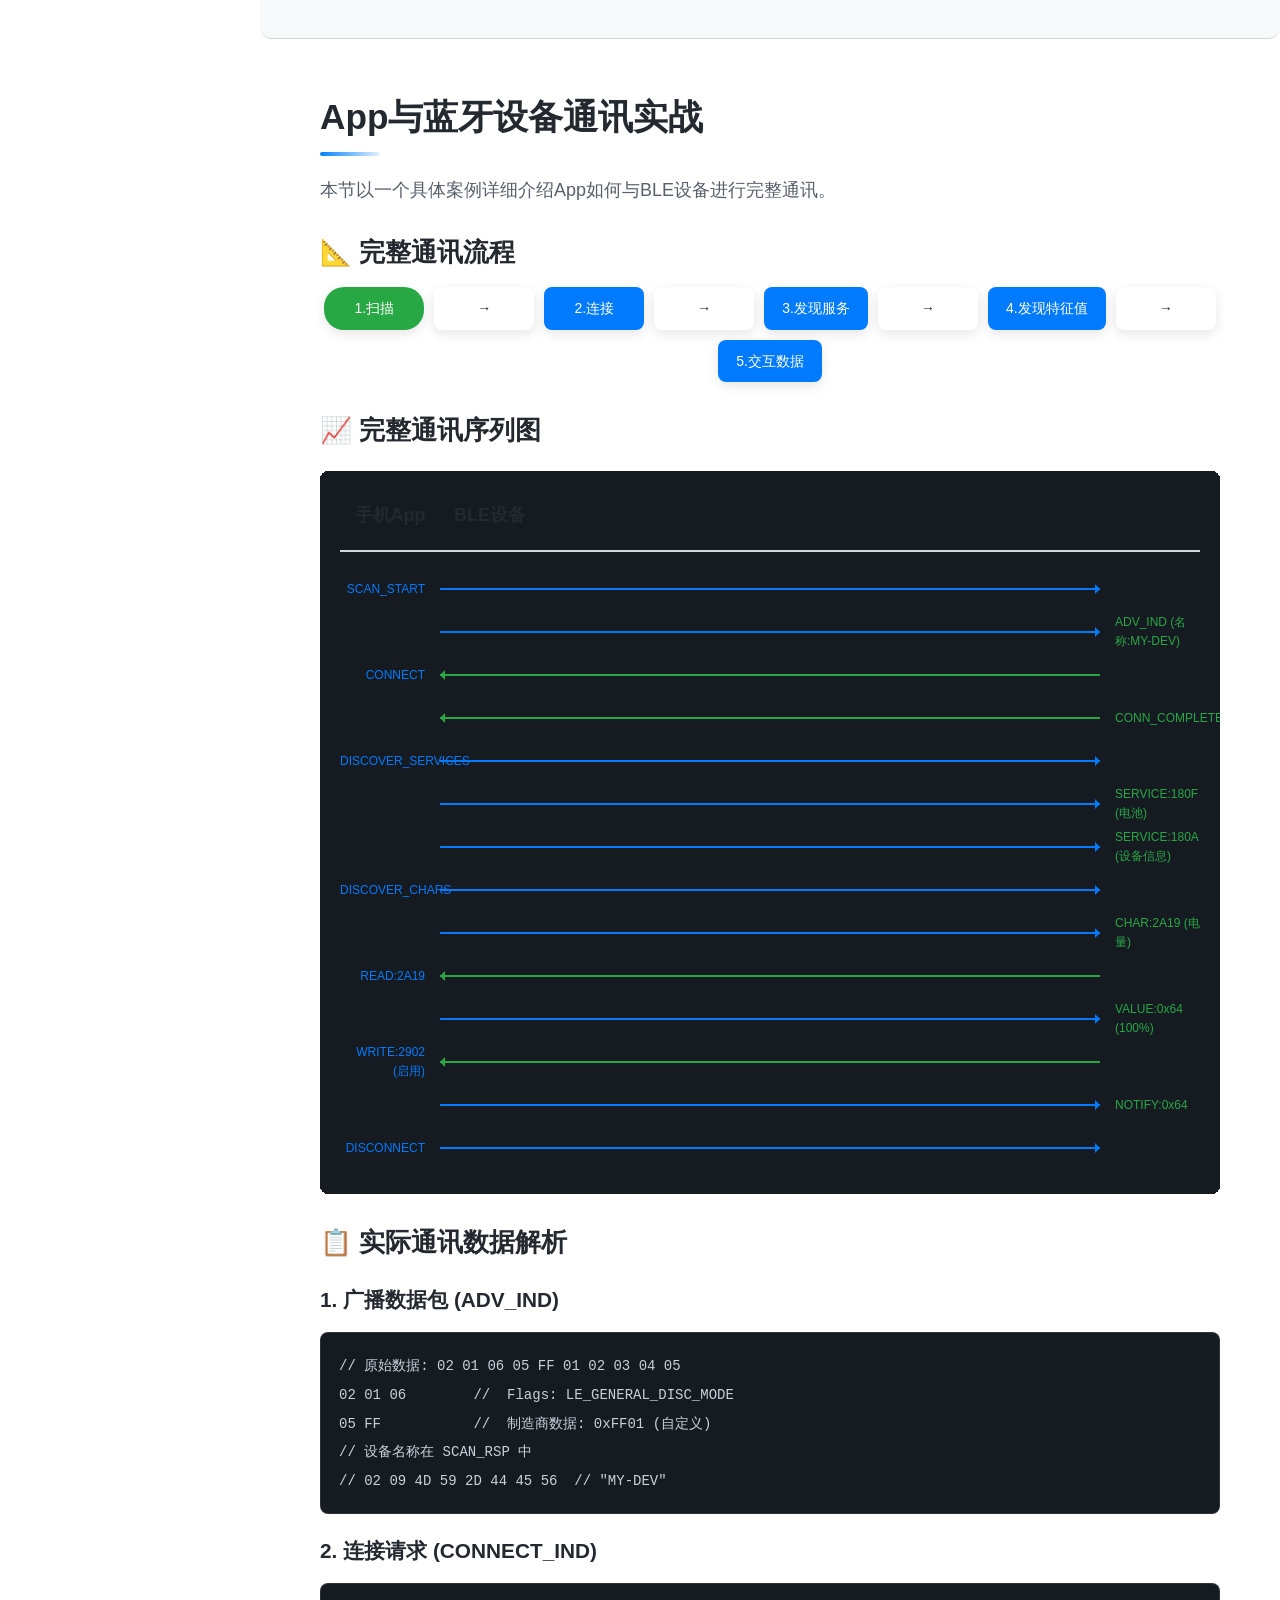
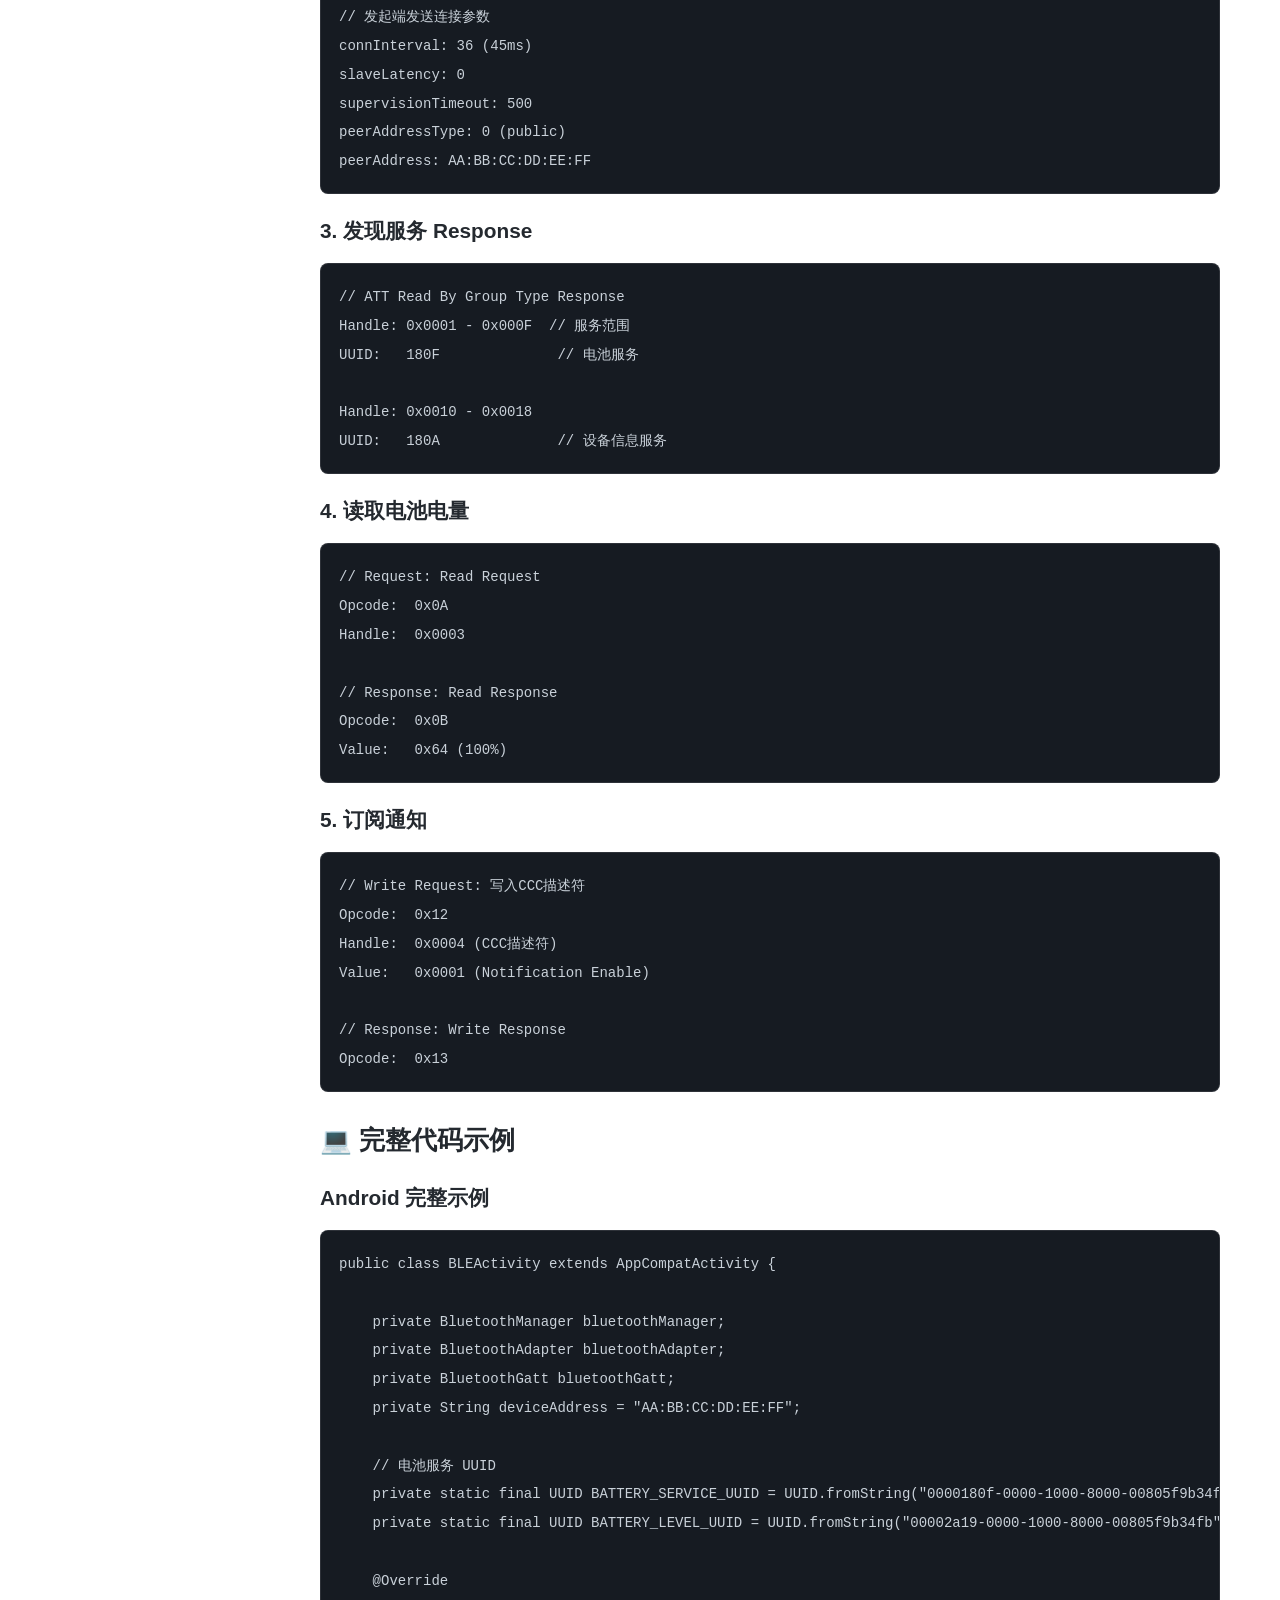
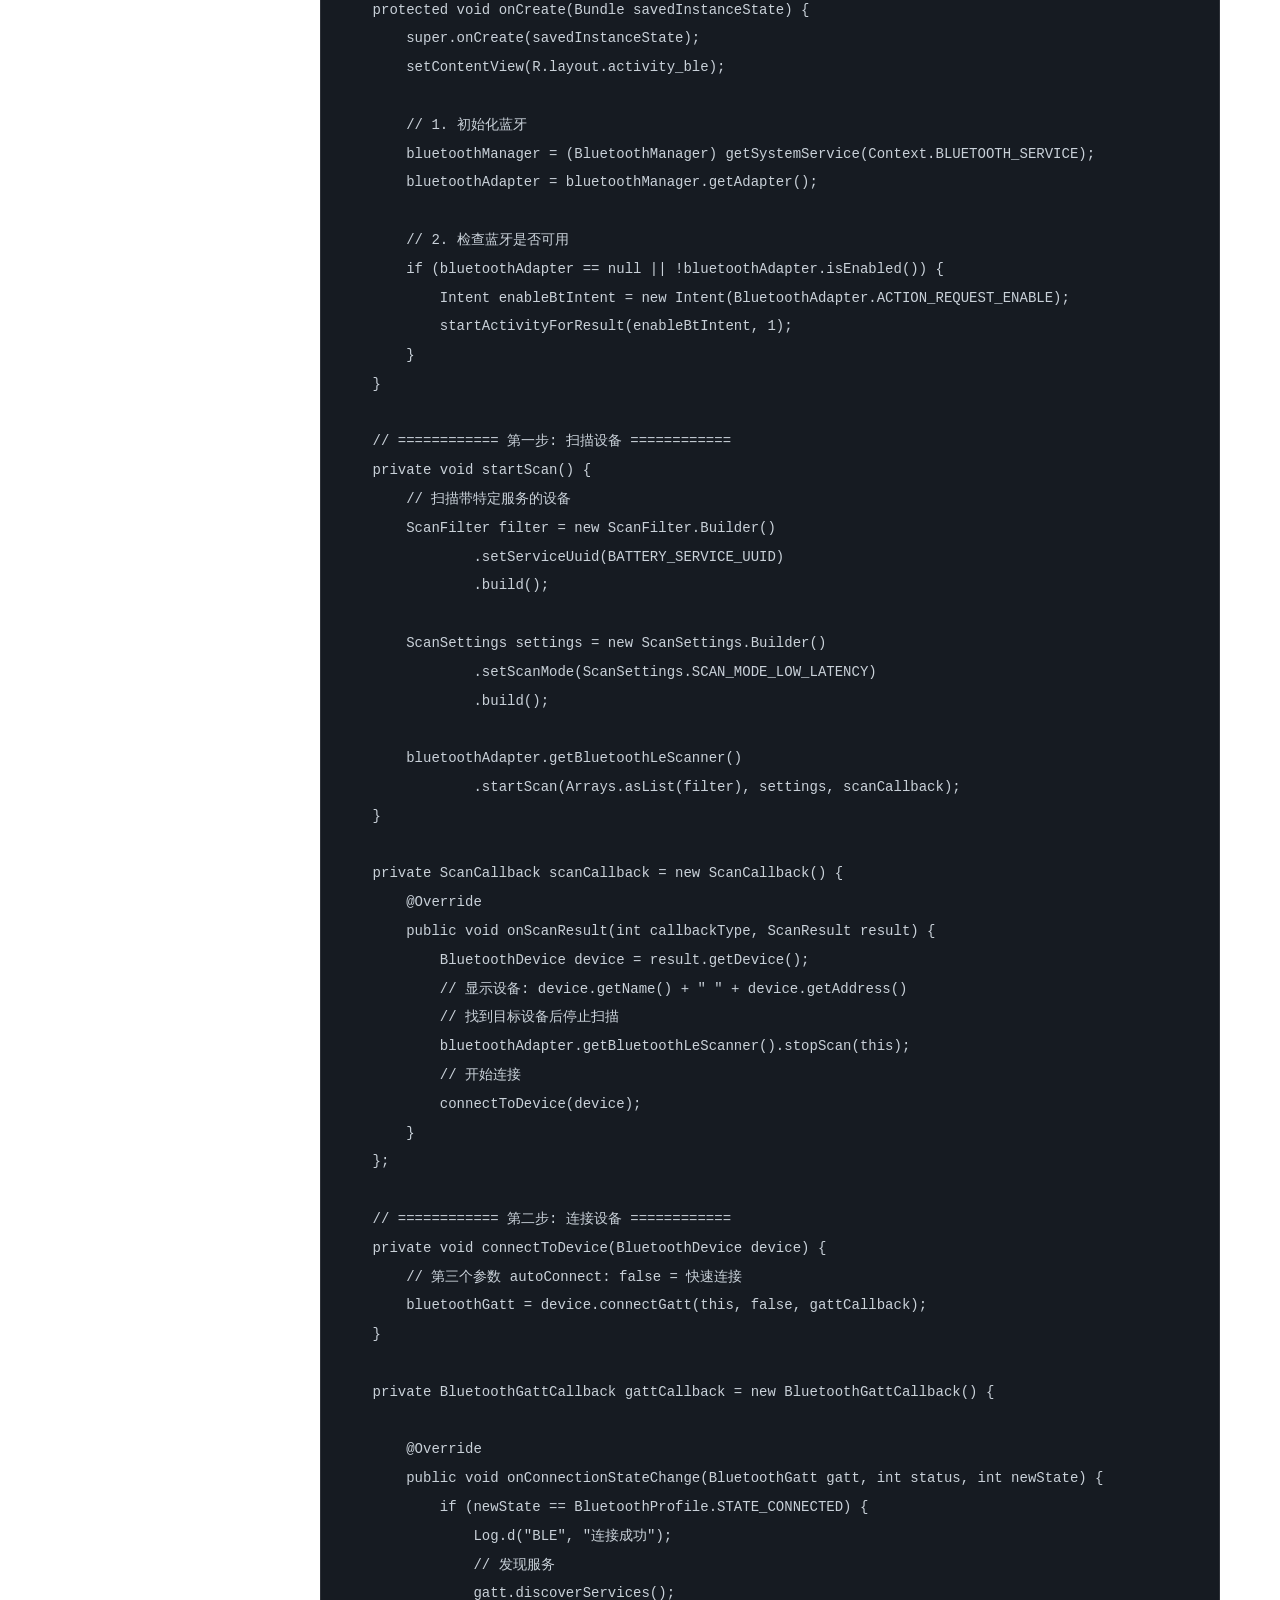
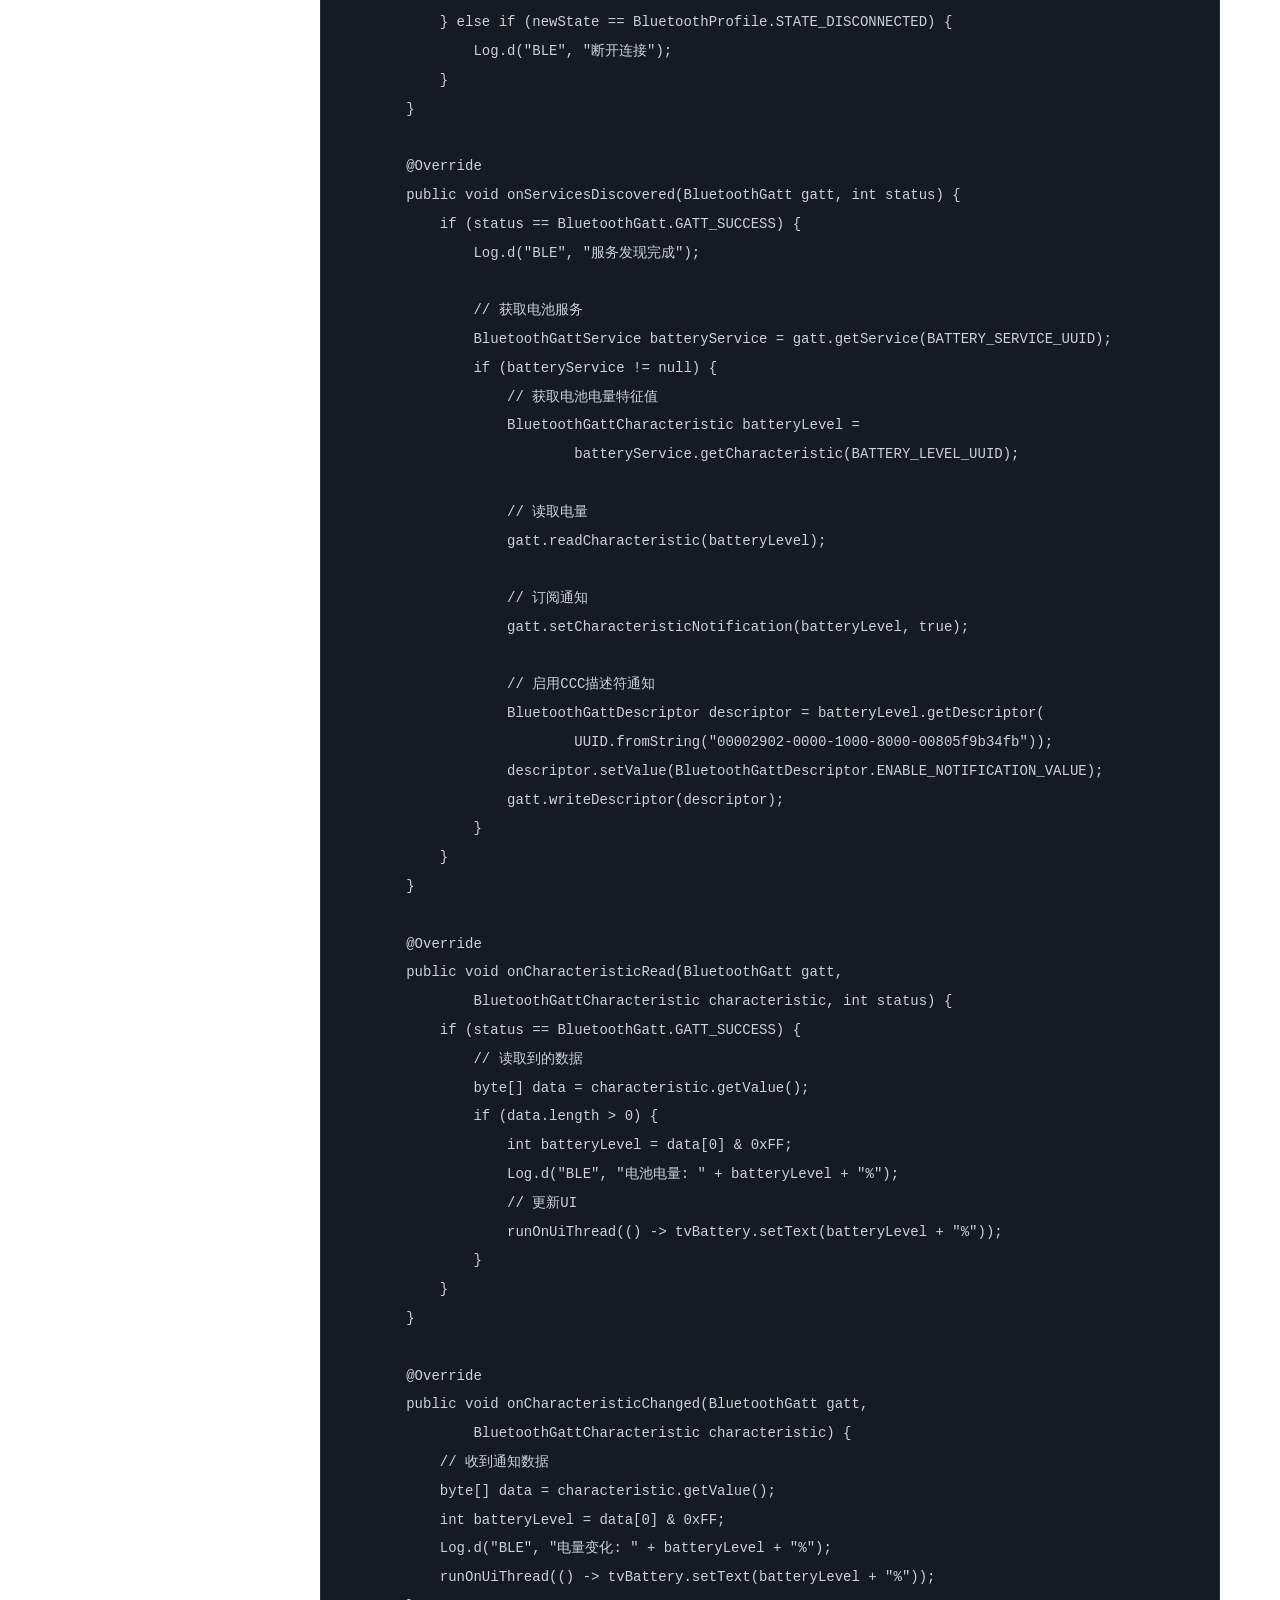
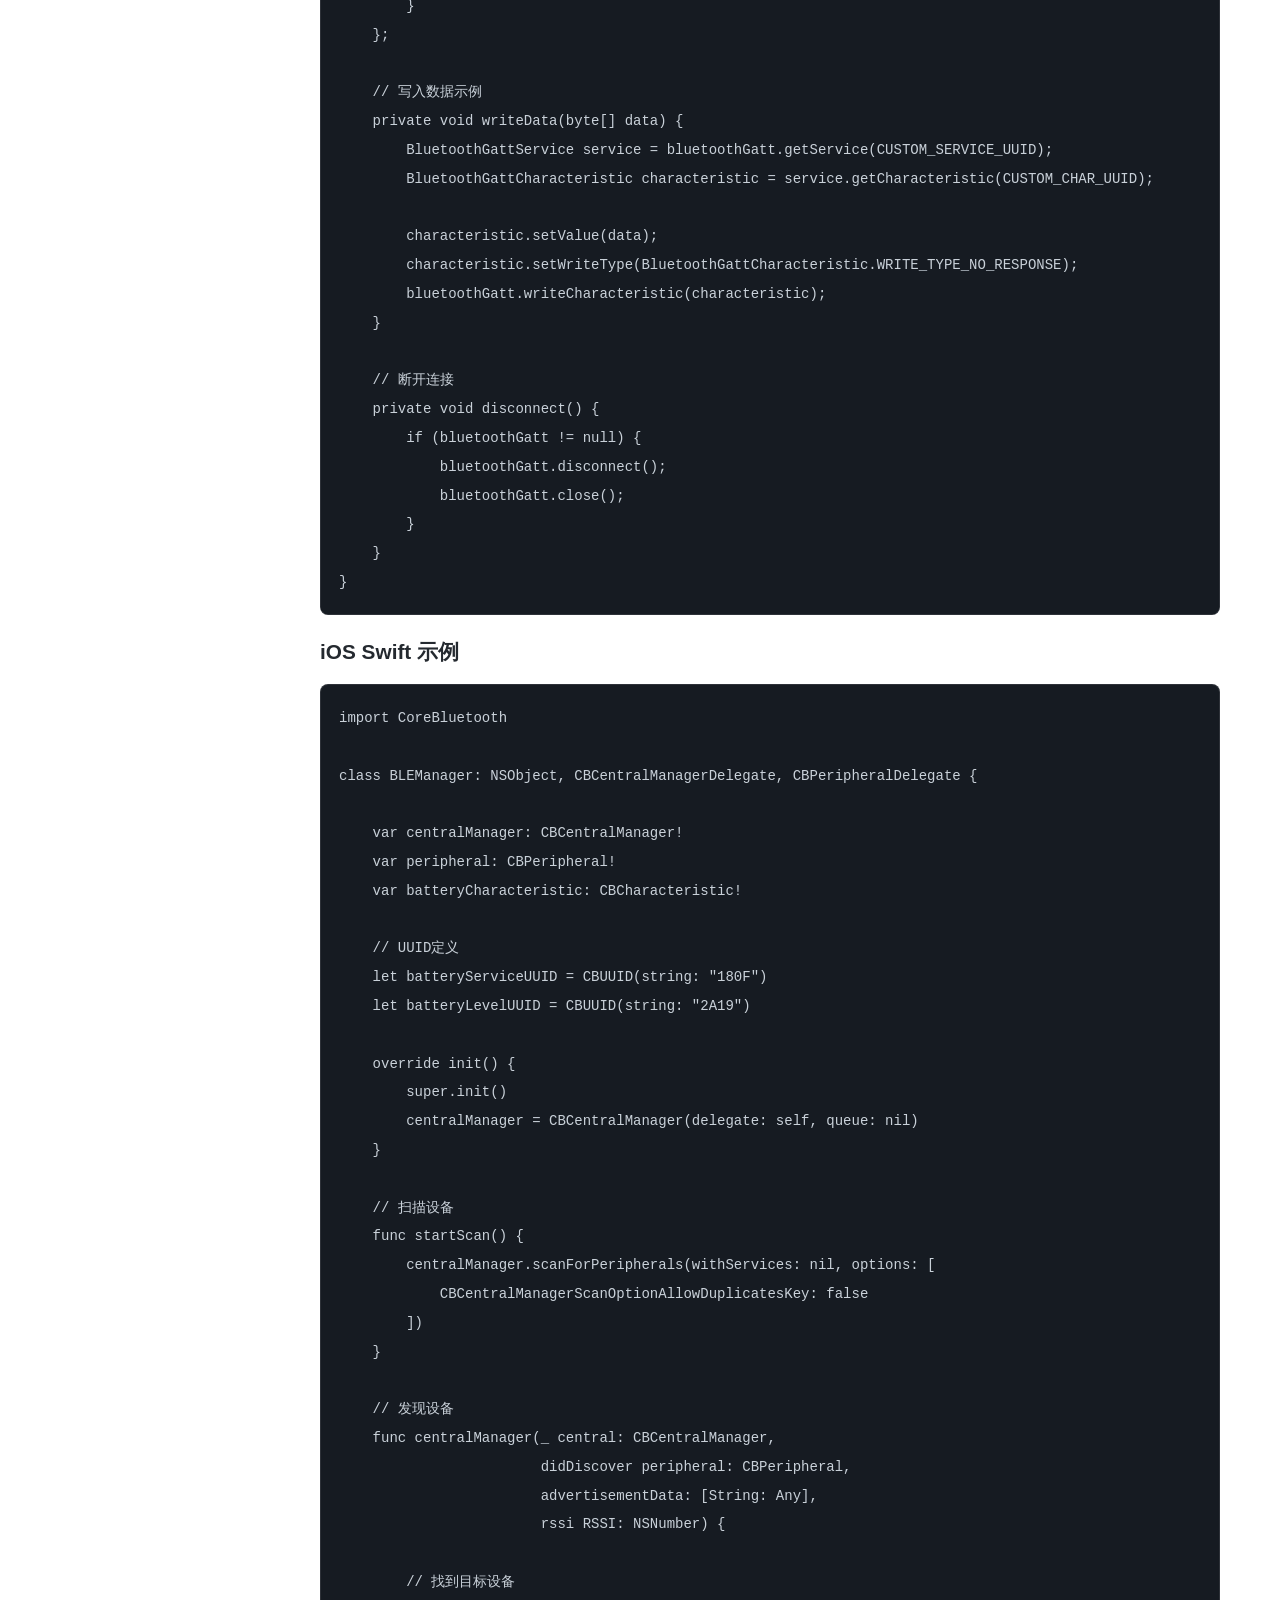
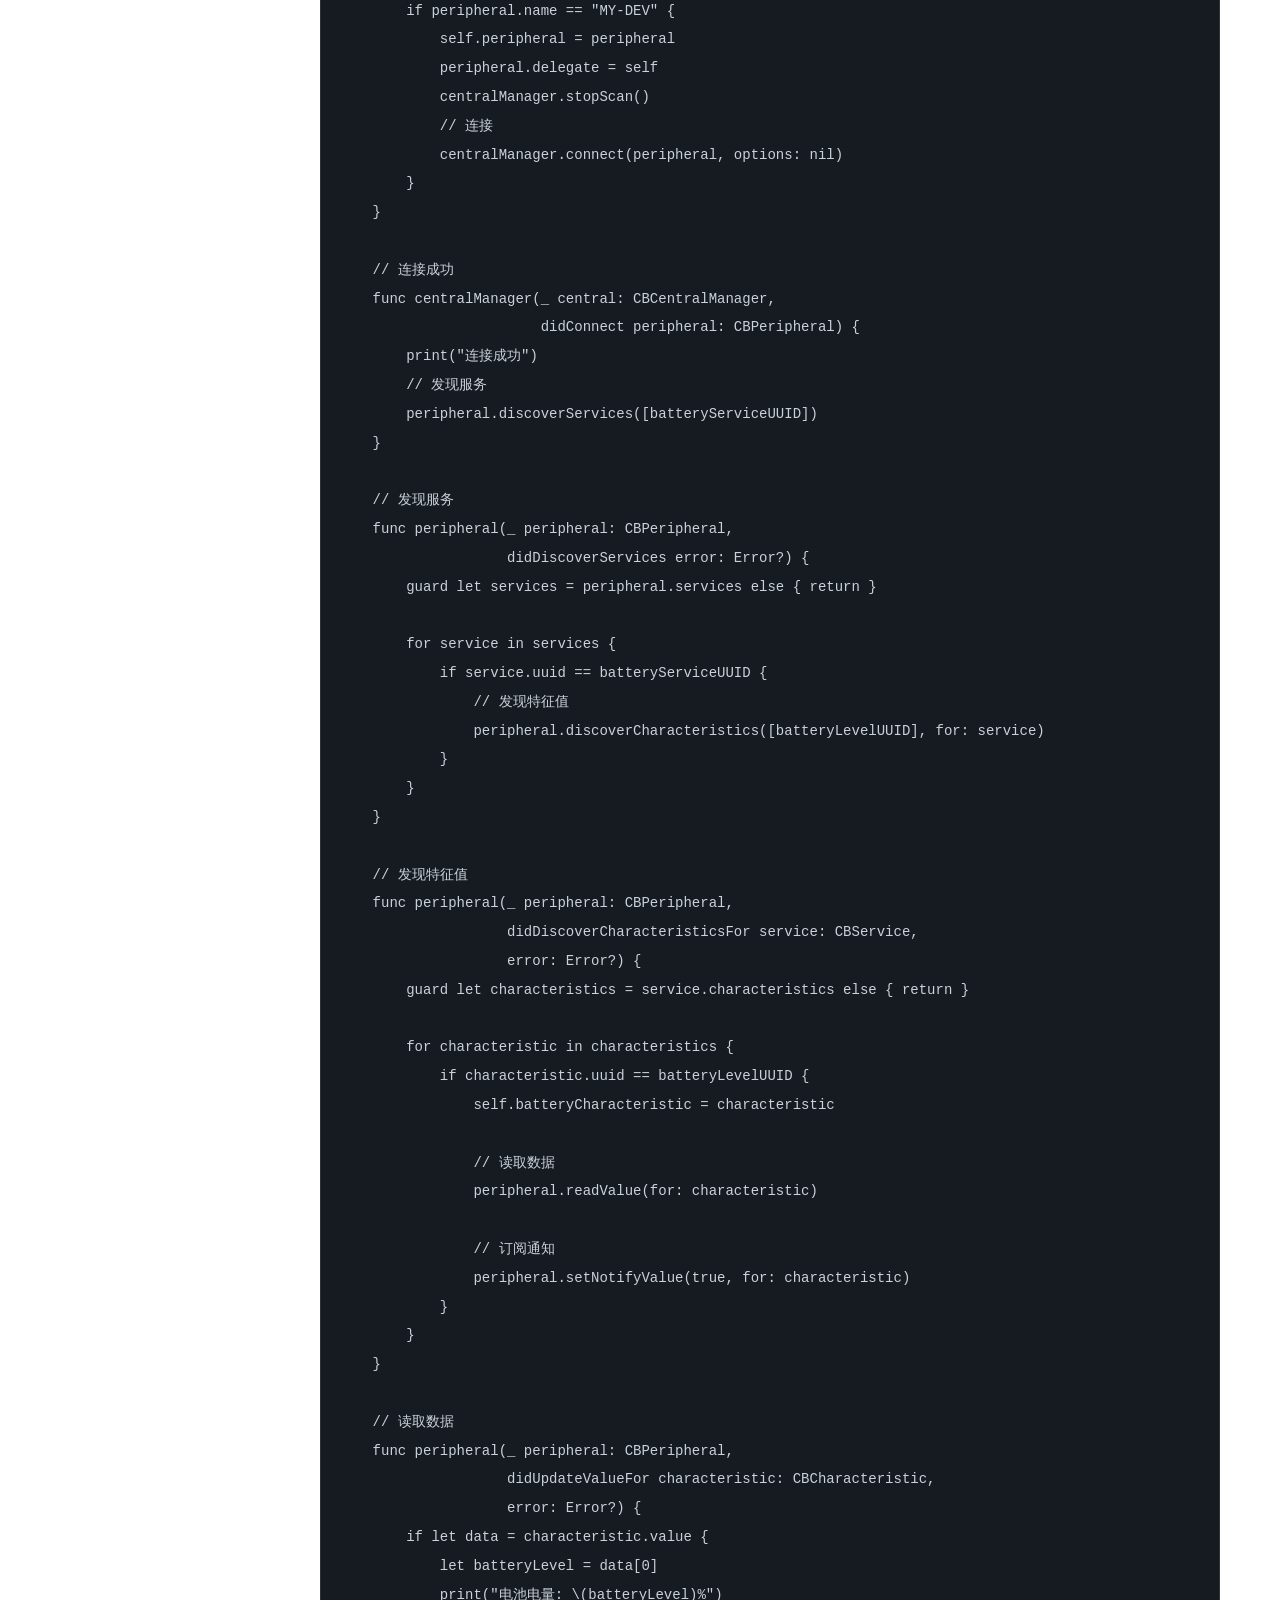
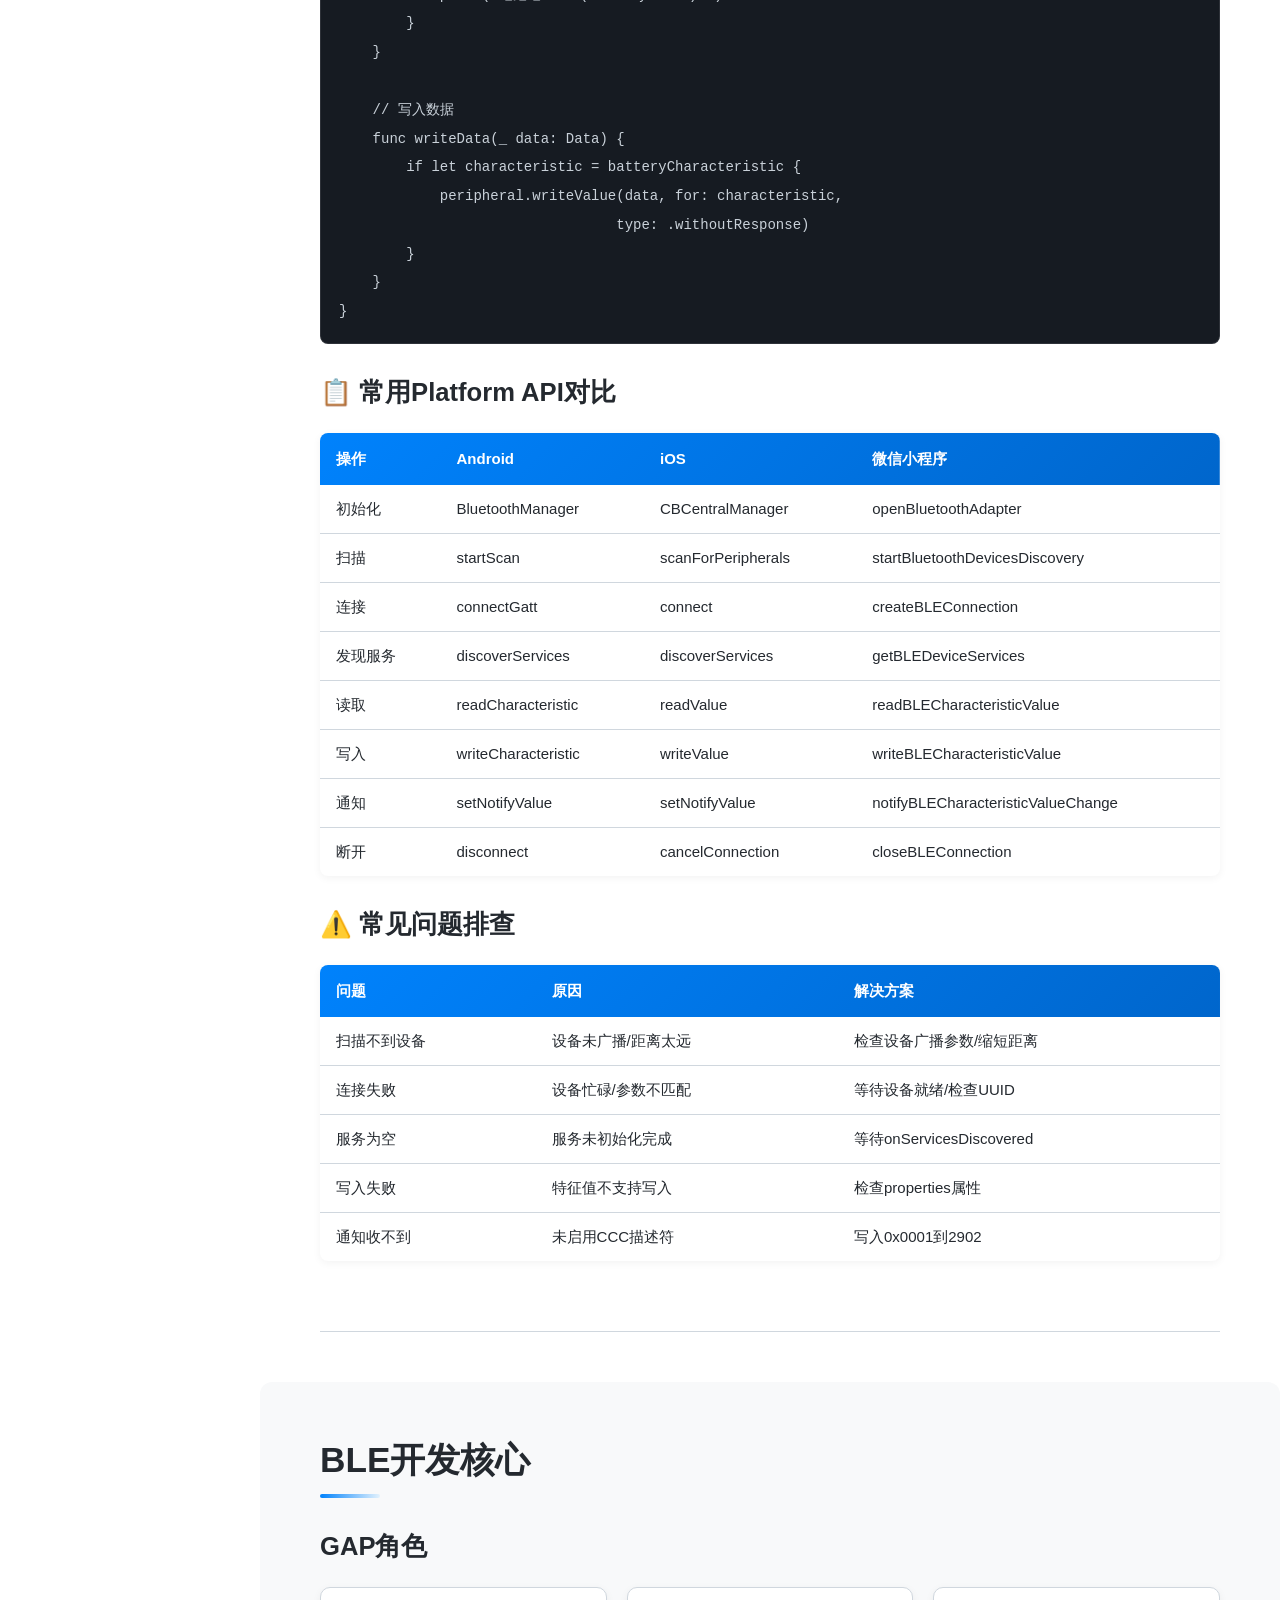
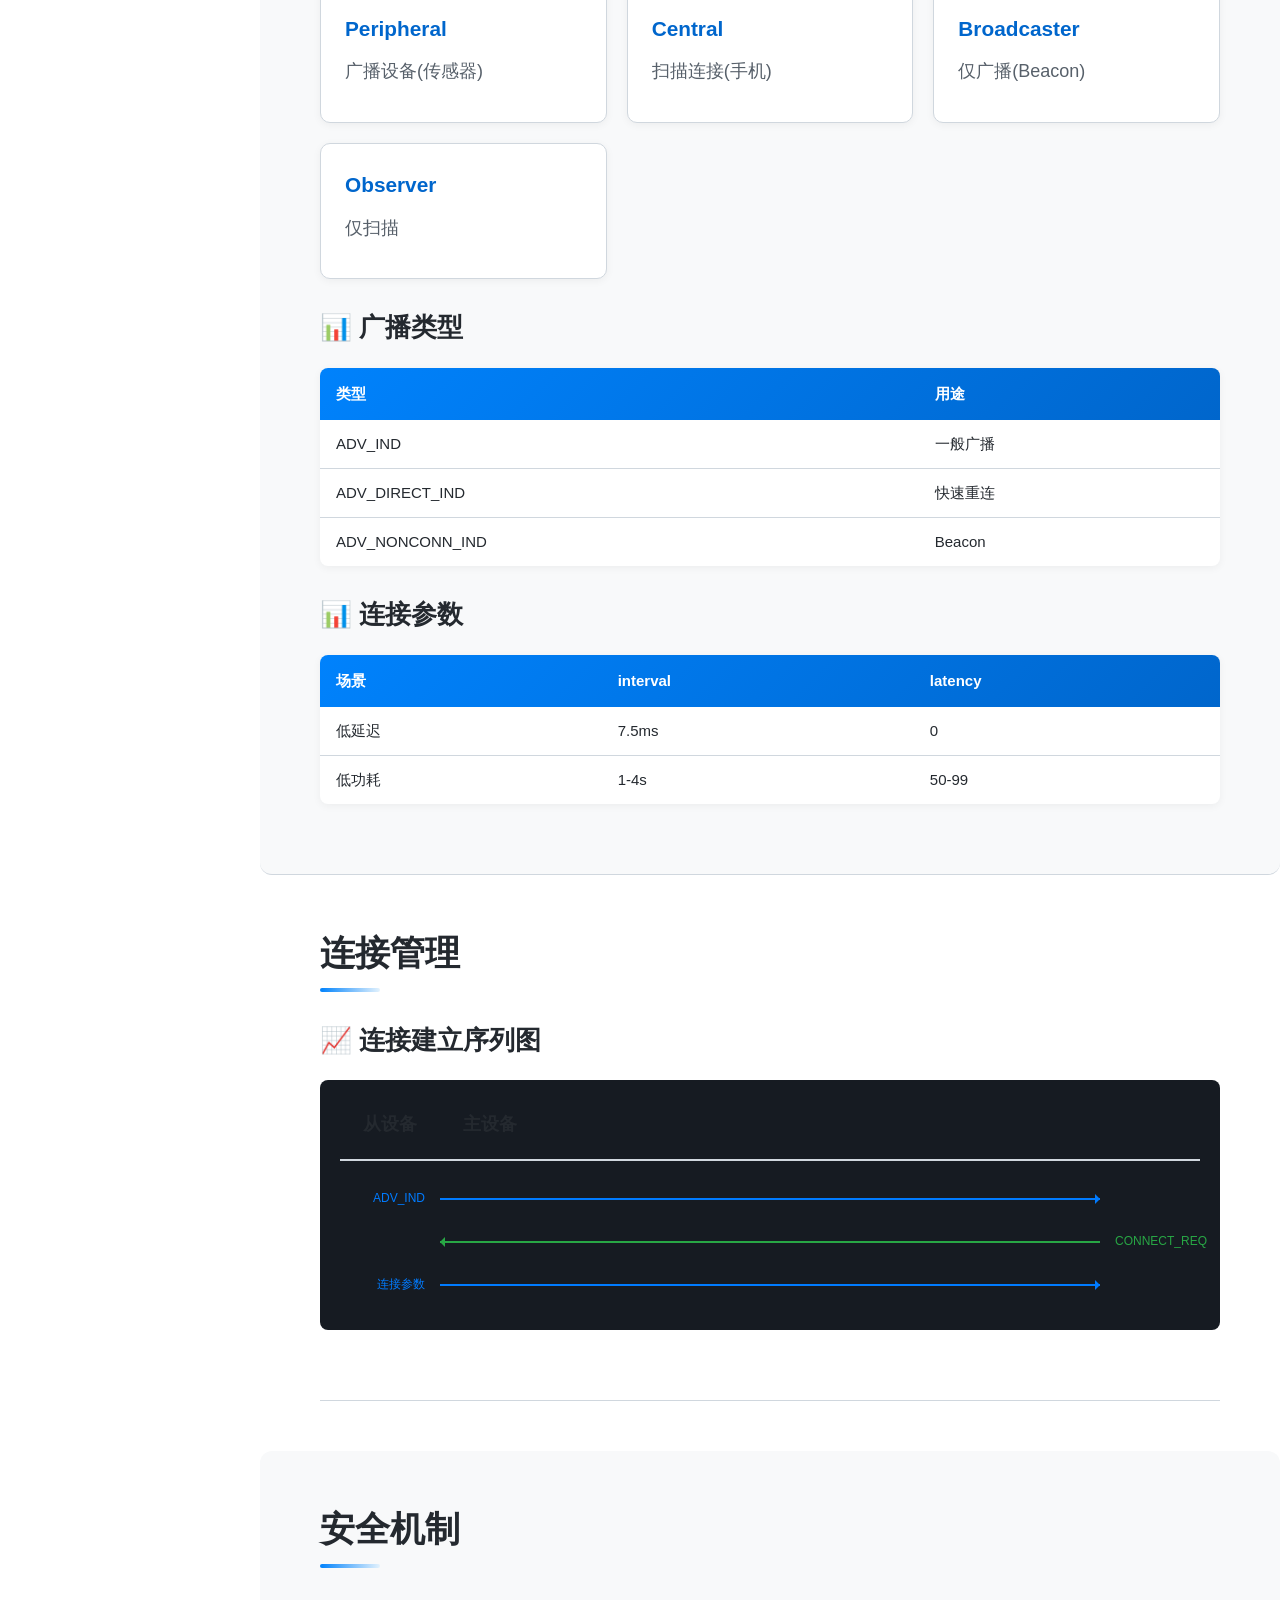
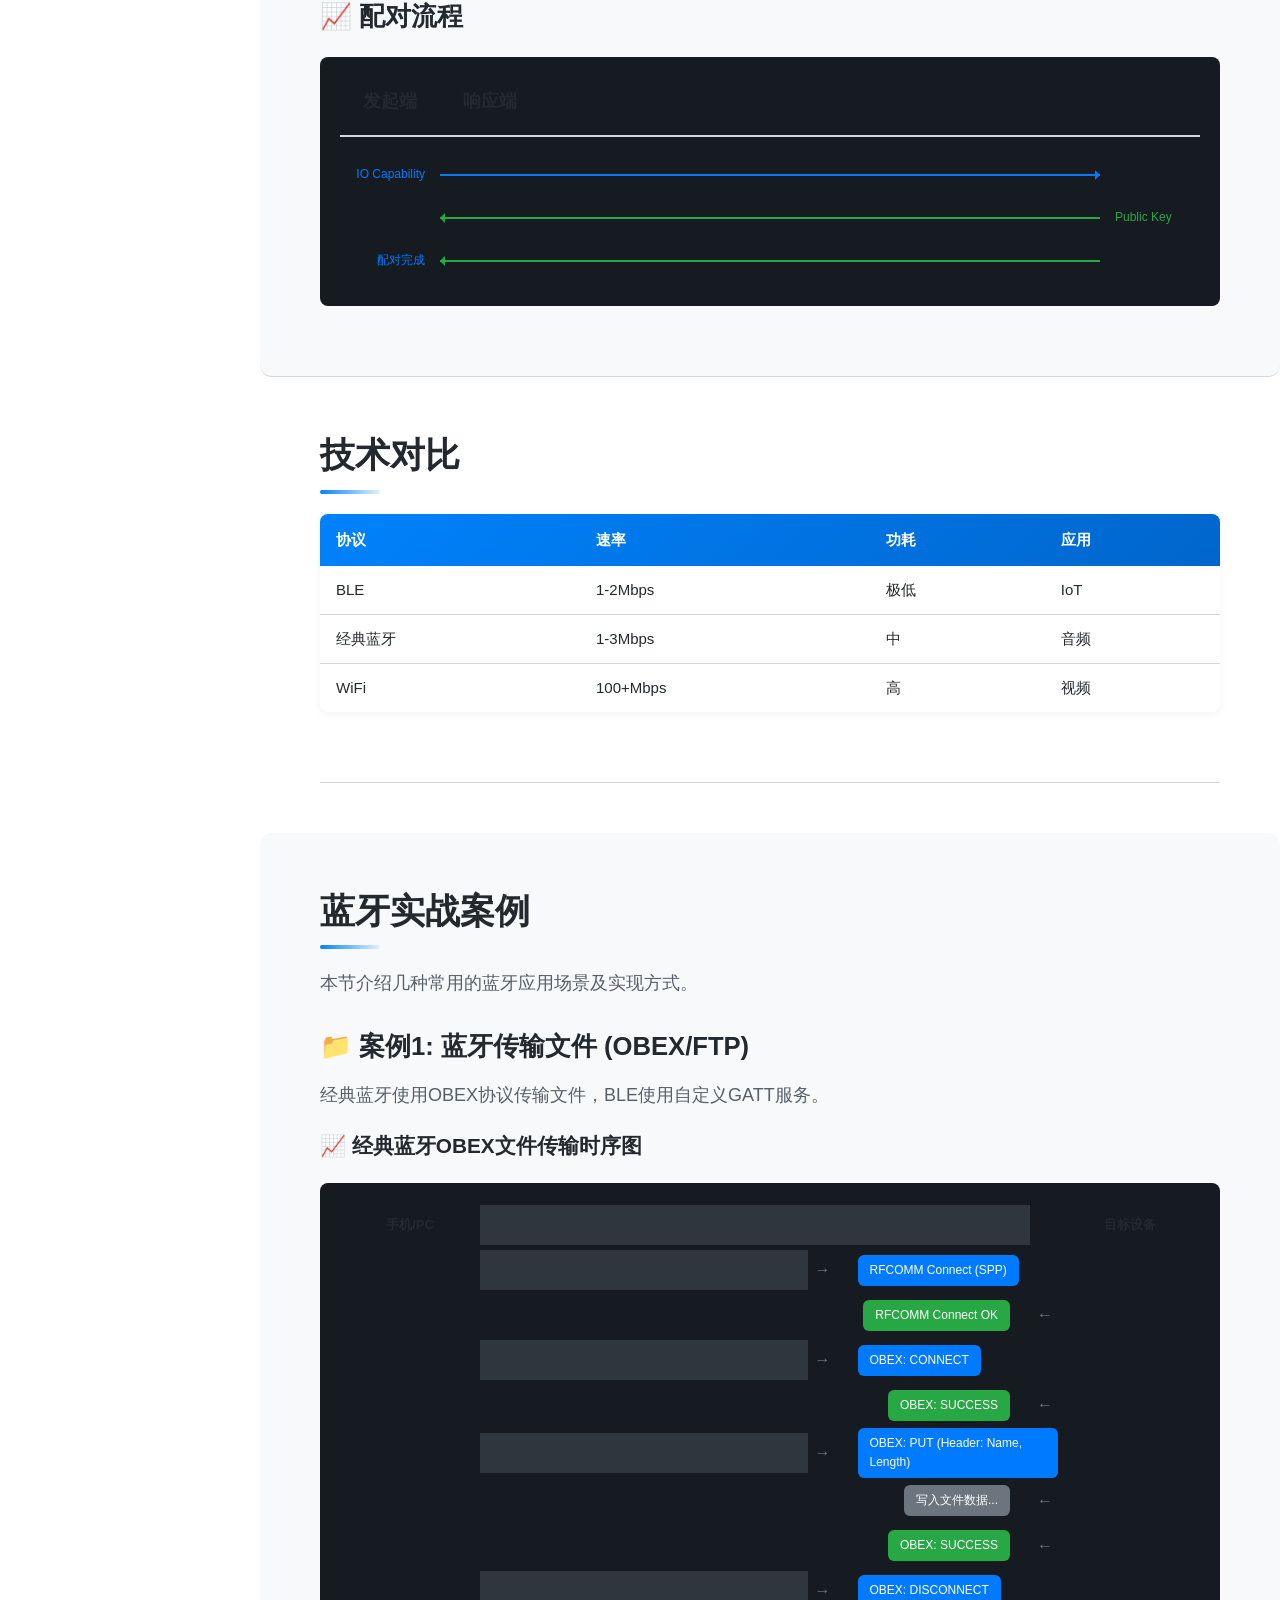
==== commit 5f693a1f: "feat: 添加蓝牙传输文件案例时序图" ====
--- a/index.html
+++ b/index.html
@@ -30,6 +30,21 @@
         .data-label { width: 120px; font-weight: bold; font-size: 13px; }
         .data-box { flex: 1; background: #e9ecef; padding: 8px 12px; border-radius: 4px; font-family: monospace; font-size: 12px; overflow-x: auto; }
         .data-arrow { width: 120px; text-align: center; color: #6c757d; font-size: 12px; }
+
+        /* 时序图样式 */
+        .seq-full { background: var(--pre-bg); border-radius: 8px; padding: 20px; margin: 20px 0; overflow-x: auto; }
+        .seq-row { display: flex; align-items: center; min-height: 45px; }
+        .seq-actor-col { width: 140px; flex-shrink: 0; display: flex; flex-direction: column; align-items: center; }
+        .seq-actor-name { font-weight: bold; font-size: 13px; padding: 8px 0; }
+        .seq-line-col { width: 2px; background: #6c757d; opacity: 0.3; flex: 1; min-height: 40px; }
+        .seq-content { flex: 1; display: flex; align-items: center; min-height: 40px; padding: 0 15px; }
+        .seq-content-left { justify-content: flex-end; text-align: right; padding-right: 20px; }
+        .seq-content-right { justify-content: flex-start; text-align: left; padding-left: 20px; }
+        .seq-msg { max-width: 200px; padding: 6px 12px; border-radius: 6px; font-size: 12px; }
+        .seq-msg-req { background: #007bff; color: white; }
+        .seq-msg-rsp { background: #28a745; color: white; }
+        .seq-msg-data { background: #6c757d; color: white; }
+        .seq-arrow-col { width: 30px; display: flex; justify-content: center; color: #6c757d; font-size: 16px; }
     </style>
     <link rel="icon" href="data:image/svg+xml,<svg xmlns='http://www.w3.org/2000/svg' viewBox='0 0 100 100'><text y='.9em' font-size='90'>📡</text></svg>">
 </head>
@@ -617,6 +632,136 @@
             <h3>📁 案例1: 蓝牙传输文件 (OBEX/FTP)</h3>
             <p>经典蓝牙使用OBEX协议传输文件，BLE使用自定义GATT服务。</p>
 
+            <!-- 经典蓝牙OBEX文件传输时序图 -->
+            <h4>📈 经典蓝牙OBEX文件传输时序图</h4>
+            <div class="seq-full">
+                <div class="seq-row">
+                    <div class="seq-actor-col"><div class="seq-actor-name">手机/PC</div></div>
+                    <div class="seq-line-col"></div>
+                    <div class="seq-arrow-col"></div>
+                    <div class="seq-actor-col"><div class="seq-actor-name">目标设备</div></div>
+                </div>
+                <div class="seq-row">
+                    <div class="seq-actor-col"></div>
+                    <div class="seq-line-col"></div>
+                    <div class="seq-arrow-col">→</div>
+                    <div class="seq-content seq-content-right"><span class="seq-msg seq-msg-req">RFCOMM Connect (SPP)</span></div>
+                </div>
+                <div class="seq-row">
+                    <div class="seq-actor-col"></div>
+                    <div class="seq-content seq-content-left"><span class="seq-msg seq-msg-rsp">RFCOMM Connect OK</span></div>
+                    <div class="seq-arrow-col">←</div>
+                    <div class="seq-actor-col"></div>
+                </div>
+                <div class="seq-row">
+                    <div class="seq-actor-col"></div>
+                    <div class="seq-line-col"></div>
+                    <div class="seq-arrow-col">→</div>
+                    <div class="seq-content seq-content-right"><span class="seq-msg seq-msg-req">OBEX: CONNECT</span></div>
+                </div>
+                <div class="seq-row">
+                    <div class="seq-actor-col"></div>
+                    <div class="seq-content seq-content-left"><span class="seq-msg seq-msg-rsp">OBEX: SUCCESS</span></div>
+                    <div class="seq-arrow-col">←</div>
+                    <div class="seq-actor-col"></div>
+                </div>
+                <div class="seq-row">
+                    <div class="seq-actor-col"></div>
+                    <div class="seq-line-col"></div>
+                    <div class="seq-arrow-col">→</div>
+                    <div class="seq-content seq-content-right"><span class="seq-msg seq-msg-req">OBEX: PUT (Header: Name, Length)</span></div>
+                </div>
+                <div class="seq-row">
+                    <div class="seq-actor-col"></div>
+                    <div class="seq-content seq-content-left"><span class="seq-msg seq-msg-data">写入文件数据...</span></div>
+                    <div class="seq-arrow-col">←</div>
+                    <div class="seq-actor-col"></div>
+                </div>
+                <div class="seq-row">
+                    <div class="seq-actor-col"></div>
+                    <div class="seq-content seq-content-left"><span class="seq-msg seq-msg-rsp">OBEX: SUCCESS</span></div>
+                    <div class="seq-arrow-col">←</div>
+                    <div class="seq-actor-col"></div>
+                </div>
+                <div class="seq-row">
+                    <div class="seq-actor-col"></div>
+                    <div class="seq-line-col"></div>
+                    <div class="seq-arrow-col">→</div>
+                    <div class="seq-content seq-content-right"><span class="seq-msg seq-msg-req">OBEX: DISCONNECT</span></div>
+                </div>
+                <div class="seq-row">
+                    <div class="seq-actor-col"></div>
+                    <div class="seq-line-col"></div>
+                    <div class="seq-arrow-col">→</div>
+                    <div class="seq-content seq-content-right"><span class="seq-msg seq-msg-data">RFCOMM Close</span></div>
+                </div>
+            </div>
+
+            <!-- BLE文件传输时序图 -->
+            <h4>📈 BLE文件传输时序图</h4>
+            <div class="seq-full">
+                <div class="seq-row">
+                    <div class="seq-actor-col"><div class="seq-actor-name">手机App</div></div>
+                    <div class="seq-line-col"></div>
+                    <div class="seq-arrow-col"></div>
+                    <div class="seq-actor-col"><div class="seq-actor-name">BLE设备</div></div>
+                </div>
+                <div class="seq-row">
+                    <div class="seq-actor-col"></div>
+                    <div class="seq-line-col"></div>
+                    <div class="seq-arrow-col">→</div>
+                    <div class="seq-content seq-content-right"><span class="seq-msg seq-msg-req">CONNECT</span></div>
+                </div>
+                <div class="seq-row">
+                    <div class="seq-actor-col"></div>
+                    <div class="seq-content seq-content-left"><span class="seq-msg seq-msg-rsp">Connection Complete</span></div>
+                    <div class="seq-arrow-col">←</div>
+                    <div class="seq-actor-col"></div>
+                </div>
+                <div class="seq-row">
+                    <div class="seq-actor-col"></div>
+                    <div class="seq-line-col"></div>
+                    <div class="seq-arrow-col">→</div>
+                    <div class="seq-content seq-content-right"><span class="seq-msg seq-msg-req">Write: CMD_START + 文件大小</span></div>
+                </div>
+                <div class="seq-row">
+                    <div class="seq-actor-col"></div>
+                    <div class="seq-content seq-content-left"><span class="seq-msg seq-msg-rsp">Write Response</span></div>
+                    <div class="seq-arrow-col">←</div>
+                    <div class="seq-actor-col"></div>
+                </div>
+                <div class="seq-row">
+                    <div class="seq-actor-col"></div>
+                    <div class="seq-line-col"></div>
+                    <div class="seq-arrow-col">→</div>
+                    <div class="seq-content seq-content-right"><span class="seq-msg seq-msg-req">Write NoResp: DATA_PACKET_1</span></div>
+                </div>
+                <div class="seq-row">
+                    <div class="seq-actor-col"></div>
+                    <div class="seq-line-col"></div>
+                    <div class="seq-arrow-col">→</div>
+                    <div class="seq-content seq-content-right"><span class="seq-msg seq-msg-req">Write NoResp: DATA_PACKET_2</span></div>
+                </div>
+                <div class="seq-row">
+                    <div class="seq-actor-col"></div>
+                    <div class="seq-line-col"></div>
+                    <div class="seq-arrow-col">→</div>
+                    <div class="seq-content seq-content-right"><span class="seq-msg seq-msg-req">Write NoResp: DATA_PACKET_N</span></div>
+                </div>
+                <div class="seq-row">
+                    <div class="seq-actor-col"></div>
+                    <div class="seq-line-col"></div>
+                    <div class="seq-arrow-col">→</div>
+                    <div class="seq-content seq-content-right"><span class="seq-msg seq-msg-req">Write: CMD_END</span></div>
+                </div>
+                <div class="seq-row">
+                    <div class="seq-actor-col"></div>
+                    <div class="seq-content seq-content-left"><span class="seq-msg seq-msg-rsp">Notify: 传输完成确认</span></div>
+                    <div class="seq-arrow-col">←</div>
+                    <div class="seq-actor-col"></div>
+                </div>
+            </div>
+
             <h4>经典蓝牙 - OBEX文件传输</h4>
             <pre><code>// Android 经典蓝牙文件传输
 import android.bluetooth.BluetoothDevice;
@@ -706,6 +851,130 @@
 
             <h3>🎵 案例2: 蓝牙音频 (A2DP/HFP)</h3>
             <p>经典蓝牙用于音频传输，支持高音质音频播放和通话。</p>
+
+            <!-- A2DP音频播放时序图 -->
+            <h4>📈 A2DP音频流时序图</h4>
+            <div class="seq-full">
+                <div class="seq-row">
+                    <div class="seq-actor-col"><div class="seq-actor-name">手机</div></div>
+                    <div class="seq-line-col"></div>
+                    <div class="seq-arrow-col"></div>
+                    <div class="seq-actor-col"><div class="seq-actor-name">蓝牙耳机</div></div>
+                </div>
+                <div class="seq-row">
+                    <div class="seq-actor-col"></div>
+                    <div class="seq-line-col"></div>
+                    <div class="seq-arrow-col">→</div>
+                    <div class="seq-content seq-content-right"><span class="seq-msg seq-msg-req">A2DP: Connect</span></div>
+                </div>
+                <div class="seq-row">
+                    <div class="seq-actor-col"></div>
+                    <div class="seq-content seq-content-left"><span class="seq-msg seq-msg-rsp">A2DP: Accept</span></div>
+                    <div class="seq-arrow-col">←</div>
+                    <div class="seq-actor-col"></div>
+                </div>
+                <div class="seq-row">
+                    <div class="seq-actor-col"></div>
+                    <div class="seq-line-col"></div>
+                    <div class="seq-arrow-col">→</div>
+                    <div class="seq-content seq-content-right"><span class="seq-msg seq-msg-req">AVDTP: Open (建立流)</span></div>
+                </div>
+                <div class="seq-row">
+                    <div class="seq-actor-col"></div>
+                    <div class="seq-content seq-content-left"><span class="seq-msg seq-msg-rsp">AVDTP: Open Ack</span></div>
+                    <div class="seq-arrow-col">←</div>
+                    <div class="seq-actor-col"></div>
+                </div>
+                <div class="seq-row">
+                    <div class="seq-actor-col"></div>
+                    <div class="seq-line-col"></div>
+                    <div class="seq-arrow-col">→</div>
+                    <div class="seq-content seq-content-right"><span class="seq-msg seq-msg-req">AVDTP: Start</span></div>
+                </div>
+                <div class="seq-row">
+                    <div class="seq-actor-col"></div>
+                    <div class="seq-content seq-content-left"><span class="seq-msg seq-msg-rsp">AVDTP: Start Ack</span></div>
+                    <div class="seq-arrow-col">←</div>
+                    <div class="seq-actor-col"></div>
+                </div>
+                <div class="seq-row">
+                    <div class="seq-actor-col"></div>
+                    <div class="seq-line-col"></div>
+                    <div class="seq-arrow-col">→</div>
+                    <div class="seq-content seq-content-right"><span class="seq-msg seq-msg-data">A2DP Audio Stream (音乐数据)</span></div>
+                </div>
+                <div class="seq-row">
+                    <div class="seq-actor-col"></div>
+                    <div class="seq-line-col"></div>
+                    <div class="seq-arrow-col">→</div>
+                    <div class="seq-content seq-content-right"><span class="seq-msg seq-msg-data">A2DP Audio Stream...</span></div>
+                </div>
+                <div class="seq-row">
+                    <div class="seq-actor-col"></div>
+                    <div class="seq-line-col"></div>
+                    <div class="seq-arrow-col">→</div>
+                    <div class="seq-content seq-content-right"><span class="seq-msg seq-msg-req">AVDTP: Suspend (暂停)</span></div>
+                </div>
+            </div>
+
+            <!-- HFP免提通话时序图 -->
+            <h4>📈 HFP免提通话时序图</h4>
+            <div class="seq-full">
+                <div class="seq-row">
+                    <div class="seq-actor-col"><div class="seq-actor-name">手机</div></div>
+                    <div class="seq-line-col"></div>
+                    <div class="seq-arrow-col"></div>
+                    <div class="seq-actor-col"><div class="seq-actor-name">车载/耳机</div></div>
+                </div>
+                <div class="seq-row">
+                    <div class="seq-actor-col"></div>
+                    <div class="seq-line-col"></div>
+                    <div class="seq-arrow-col">→</div>
+                    <div class="seq-content seq-content-right"><span class="seq-msg seq-msg-req">AT+CHUP (挂断)</span></div>
+                </div>
+                <div class="seq-row">
+                    <div class="seq-actor-col"></div>
+                    <div class="seq-content seq-content-left"><span class="seq-msg seq-msg-rsp">OK</span></div>
+                    <div class="seq-arrow-col">←</div>
+                    <div class="seq-actor-col"></div>
+                </div>
+                <div class="seq-row">
+                    <div class="seq-actor-col"></div>
+                    <div class="seq-line-col"></div>
+                    <div class="seq-arrow-col">→</div>
+                    <div class="seq-content seq-content-right"><span class="seq-msg seq-msg-req">AT+CLCC (查询通话)</span></div>
+                </div>
+                <div class="seq-row">
+                    <div class="seq-actor-col"></div>
+                    <div class="seq-content seq-content-left"><span class="seq-msg seq-msg-rsp">+CLCC: 1,0,0,0,0</span></div>
+                    <div class="seq-arrow-col">←</div>
+                    <div class="seq-actor-col"></div>
+                </div>
+                <div class="seq-row">
+                    <div class="seq-actor-col"></div>
+                    <div class="seq-line-col"></div>
+                    <div class="seq-arrow-col">→</div>
+                    <div class="seq-content seq-content-right"><span class="seq-msg seq-msg-req">AT+CMGS=13800138000 (发送短信)</span></div>
+                </div>
+                <div class="seq-row">
+                    <div class="seq-actor-col"></div>
+                    <div class="seq-content seq-content-left"><span class="seq-msg seq-msg-rsp">> (等待短信内容)</span></div>
+                    <div class="seq-arrow-col">←</div>
+                    <div class="seq-actor-col"></div>
+                </div>
+                <div class="seq-row">
+                    <div class="seq-actor-col"></div>
+                    <div class="seq-line-col"></div>
+                    <div class="seq-arrow-col">→</div>
+                    <div class="seq-content seq-content-right"><span class="seq-msg seq-msg-data">短信内容</span></div>
+                </div>
+                <div class="seq-row">
+                    <div class="seq-actor-col"></div>
+                    <div class="seq-content seq-content-left"><span class="seq-msg seq-msg-rsp">+CMGS: 1 (发送成功)</span></div>
+                    <div class="seq-arrow-col">←</div>
+                    <div class="seq-actor-col"></div>
+                </div>
+            </div>
 
             <h4>Audio Streaming (A2DP)</h4>
             <pre><code>// Android A2DP 音频播放
@@ -788,6 +1057,94 @@
 
             <h3>⌨️ 案例3: 蓝牙键鼠 (HID)</h3>
             <p>HID (Human Interface Device) 配置文件用于键盘、鼠标、游戏手柄等。</p>
+
+            <!-- BLE HID键盘时序图 -->
+            <h4>📈 BLE HID键盘按键时序图</h4>
+            <div class="seq-full">
+                <div class="seq-row">
+                    <div class="seq-actor-col"><div class="seq-actor-name">键盘</div></div>
+                    <div class="seq-line-col"></div>
+                    <div class="seq-arrow-col"></div>
+                    <div class="seq-actor-col"><div class="seq-actor-name">手机/PC</div></div>
+                </div>
+                <div class="seq-row">
+                    <div class="seq-actor-col"></div>
+                    <div class="seq-line-col"></div>
+                    <div class="seq-arrow-col">→</div>
+                    <div class="seq-content seq-content-right"><span class="seq-msg seq-msg-req">CONNECT (BLE)</span></div>
+                </div>
+                <div class="seq-row">
+                    <div class="seq-actor-col"></div>
+                    <div class="seq-content seq-content-left"><span class="seq-msg seq-msg-rsp">Connection Complete</span></div>
+                    <div class="seq-arrow-col">←</div>
+                    <div class="seq-actor-col"></div>
+                </div>
+                <div class="seq-row">
+                    <div class="seq-actor-col"></div>
+                    <div class="seq-line-col"></div>
+                    <div class="seq-arrow-col">→</div>
+                    <div class="seq-content seq-content-right"><span class="seq-msg seq-msg-req">Read: HID Report Map</span></div>
+                </div>
+                <div class="seq-row">
+                    <div class="seq-actor-col"></div>
+                    <div class="seq-content seq-content-left"><span class="seq-msg seq-msg-rsp">Report Descriptor</span></div>
+                    <div class="seq-arrow-col">←</div>
+                    <div class="seq-actor-col"></div>
+                </div>
+                <div class="seq-row">
+                    <div class="seq-actor-col"></div>
+                    <div class="seq-line-col"></div>
+                    <div class="seq-arrow-col">→</div>
+                    <div class="seq-content seq-content-right"><span class="seq-msg seq-msg-req">Write: Protocol Mode (Report)</span></div>
+                </div>
+                <div class="seq-row">
+                    <div class="seq-actor-col"></div>
+                    <div class="seq-content seq-content-left"><span class="seq-msg seq-msg-rsp">OK</span></div>
+                    <div class="seq-arrow-col">←</div>
+                    <div class="seq-actor-col"></div>
+                </div>
+                <div class="seq-row">
+                    <div class="seq-actor-col"></div>
+                    <div class="seq-line-col"></div>
+                    <div class="seq-arrow-col">→</div>
+                    <div class="seq-content seq-content-right"><span class="seq-msg seq-msg-data">Report: Key Pressed (0x04='A')</span></div>
+                </div>
+                <div class="seq-row">
+                    <div class="seq-actor-col"></div>
+                    <div class="seq-line-col"></div>
+                    <div class="seq-arrow-col">→</div>
+                    <div class="seq-content seq-content-right"><span class="seq-msg seq-msg-data">Report: Key Released (0x00)</span></div>
+                </div>
+            </div>
+
+            <!-- BLE HID鼠标时序图 -->
+            <h4>📈 BLE HID鼠标移动时序图</h4>
+            <div class="seq-full">
+                <div class="seq-row">
+                    <div class="seq-actor-col"><div class="seq-actor-name">鼠标</div></div>
+                    <div class="seq-line-col"></div>
+                    <div class="seq-arrow-col"></div>
+                    <div class="seq-actor-col"><div class="seq-actor-name">手机/PC</div></div>
+                </div>
+                <div class="seq-row">
+                    <div class="seq-actor-col"></div>
+                    <div class="seq-line-col"></div>
+                    <div class="seq-arrow-col">→</div>
+                    <div class="seq-content seq-content-right"><span class="seq-msg seq-msg-data">Report: [Buttons=0, X=10, Y=5, Wheel=0]</span></div>
+                </div>
+                <div class="seq-row">
+                    <div class="seq-actor-col"></div>
+                    <div class="seq-line-col"></div>
+                    <div class="seq-arrow-col">→</div>
+                    <div class="seq-content seq-content-right"><span class="seq-msg seq-msg-data">Report: [Buttons=1, X=0, Y=0, Wheel=0] (左键按下)</span></div>
+                </div>
+                <div class="seq-row">
+                    <div class="seq-actor-col"></div>
+                    <div class="seq-line-col"></div>
+                    <div class="seq-arrow-col">→</div>
+                    <div class="seq-content seq-content-right"><span class="seq-msg seq-msg-data">Report: [Buttons=0, X=0, Y=0, Wheel=1] (滚轮)</span></div>
+                </div>
+            </div>
 
             <h4>作为HID设备 (BLE)</h4>
             <pre><code>// Nordic nRF52 HID服务
@@ -844,6 +1201,67 @@
 }</code></pre>
 
             <h3>📱 案例4: 微信小程序蓝牙控制智能设备</h3>
+            <p>微信小程序控制智能灯的完整交互流程。</p>
+
+            <!-- 微信小程序控制智能灯时序图 -->
+            <h4>📈 微信小程序控制智能灯时序图</h4>
+            <div class="seq-full">
+                <div class="seq-row">
+                    <div class="seq-actor-col"><div class="seq-actor-name">小程序</div></div>
+                    <div class="seq-line-col"></div>
+                    <div class="seq-arrow-col"></div>
+                    <div class="seq-actor-col"><div class="seq-actor-name">智能灯</div></div>
+                </div>
+                <div class="seq-row">
+                    <div class="seq-actor-col"></div>
+                    <div class="seq-line-col"></div>
+                    <div class="seq-arrow-col">→</div>
+                    <div class="seq-content seq-content-right"><span class="seq-msg seq-msg-req">openBluetoothAdapter</span></div>
+                </div>
+                <div class="seq-row">
+                    <div class="seq-actor-col"></div>
+                    <div class="seq-content seq-content-left"><span class="seq-msg seq-msg-rsp">success</span></div>
+                    <div class="seq-arrow-col">←</div>
+                    <div class="seq-actor-col"></div>
+                </div>
+                <div class="seq-row">
+                    <div class="seq-actor-col"></div>
+                    <div class="seq-line-col"></div>
+                    <div class="seq-arrow-col">→</div>
+                    <div class="seq-content seq-content-right"><span class="seq-msg seq-msg-req">startBluetoothDevicesDiscovery</span></div>
+                </div>
+                <div class="seq-row">
+                    <div class="seq-actor-col"></div>
+                    <div class="seq-content seq-content-left"><span class="seq-msg seq-msg-rsp">onBluetoothDeviceFound</span></div>
+                    <div class="seq-arrow-col">←</div>
+                    <div class="seq-actor-col"></div>
+                </div>
+                <div class="seq-row">
+                    <div class="seq-actor-col"></div>
+                    <div class="seq-line-col"></div>
+                    <div class="seq-arrow-col">→</div>
+                    <div class="seq-content seq-content-right"><span class="seq-msg seq-msg-req">createBLEConnection</span></div>
+                </div>
+                <div class="seq-row">
+                    <div class="seq-actor-col"></div>
+                    <div class="seq-content seq-content-left"><span class="seq-msg seq-msg-rsp">success</span></div>
+                    <div class="seq-arrow-col">←</div>
+                    <div class="seq-actor-col"></div>
+                </div>
+                <div class="seq-row">
+                    <div class="seq-actor-col"></div>
+                    <div class="seq-line-col"></div>
+                    <div class="seq-arrow-col">→</div>
+                    <div class="seq-content seq-content-right"><span class="seq-msg seq-msg-req">writeBLECharacteristicValue: 0x01</span></div>
+                </div>
+                <div class="seq-row">
+                    <div class="seq-actor-col"></div>
+                    <div class="seq-content seq-content-left"><span class="seq-msg seq-msg-rsp">onBLECharacteristicValueChange: 确认</span></div>
+                    <div class="seq-arrow-col">←</div>
+                    <div class="seq-actor-col"></div>
+                </div>
+            </div>
+
             <pre><code>// 微信小程序 - 控制智能灯
 Page({
     data: {
@@ -948,7 +1366,84 @@
 })</code></pre>
 
             <h3>🔋 案例5: 电池电量监测</h3>
-            <pre><code>// 读取标准电池服务
+            <p>读取标准电池服务 (Battery Service) 的电量数据。</p>
+
+            <!-- 电池电量监测时序图 -->
+            <h4>📈 电池电量读取时序图</h4>
+            <div class="seq-full">
+                <div class="seq-row">
+                    <div class="seq-actor-col"><div class="seq-actor-name">手机App</div></div>
+                    <div class="seq-line-col"></div>
+                    <div class="seq-arrow-col"></div>
+                    <div class="seq-actor-col"><div class="seq-actor-name">BLE设备</div></div>
+                </div>
+                <div class="seq-row">
+                    <div class="seq-actor-col"></div>
+                    <div class="seq-line-col"></div>
+                    <div class="seq-arrow-col">→</div>
+                    <div class="seq-content seq-content-right"><span class="seq-msg seq-msg-req">CONNECT</span></div>
+                </div>
+                <div class="seq-row">
+                    <div class="seq-actor-col"></div>
+                    <div class="seq-content seq-content-left"><span class="seq-msg seq-msg-rsp">Connected</span></div>
+                    <div class="seq-arrow-col">←</div>
+                    <div class="seq-actor-col"></div>
+                </div>
+                <div class="seq-row">
+                    <div class="seq-actor-col"></div>
+                    <div class="seq-line-col"></div>
+                    <div class="seq-arrow-col">→</div>
+                    <div class="seq-content seq-content-right"><span class="seq-msg seq-msg-req">Discover Services</span></div>
+                </div>
+                <div class="seq-row">
+                    <div class="seq-actor-col"></div>
+                    <div class="seq-content seq-content-left"><span class="seq-msg seq-msg-rsp">Service: 180F (Battery)</span></div>
+                    <div class="seq-arrow-col">←</div>
+                    <div class="seq-actor-col"></div>
+                </div>
+                <div class="seq-row">
+                    <div class="seq-actor-col"></div>
+                    <div class="seq-line-col"></div>
+                    <div class="seq-arrow-col">→</div>
+                    <div class="seq-content seq-content-right"><span class="seq-msg seq-msg-req">Discover Characteristics</span></div>
+                </div>
+                <div class="seq-row">
+                    <div class="seq-actor-col"></div>
+                    <div class="seq-content seq-content-left"><span class="seq-msg seq-msg-rsp">Char: 2A19 (Battery Level)</span></div>
+                    <div class="seq-arrow-col">←</div>
+                    <div class="seq-actor-col"></div>
+                </div>
+                <div class="seq-row">
+                    <div class="seq-actor-col"></div>
+                    <div class="seq-line-col"></div>
+                    <div class="seq-arrow-col">→</div>
+                    <div class="seq-content seq-content-right"><span class="seq-msg seq-msg-req">Read: 2A19</span></div>
+                </div>
+                <div class="seq-row">
+                    <div class="seq-actor-col"></div>
+                    <div class="seq-content seq-content-left"><span class="seq-msg seq-msg-rsp">Value: 0x64 (100%)</span></div>
+                    <div class="seq-arrow-col">←</div>
+                    <div class="seq-actor-col"></div>
+                </div>
+                <div class="seq-row">
+                    <div class="seq-actor-col"></div>
+                    <div class="seq-line-col"></div>
+                    <div class="seq-arrow-col">→</div>
+                    <div class="seq-content seq-content-right"><span class="seq-msg seq-msg-req">Write: 2902=0x0001 (启用通知)</span></div>
+                </div>
+                <div class="seq-row">
+                    <div class="seq-actor-col"></div>
+                    <div class="seq-content seq-content-left"><span class="seq-msg seq-msg-rsp">Write Response</span></div>
+                    <div class="seq-arrow-col">←</div>
+                    <div class="seq-actor-col"></div>
+                </div>
+                <div class="seq-row">
+                    <div class="seq-actor-col"></div>
+                    <div class="seq-line-col"></div>
+                    <div class="seq-arrow-col">→</div>
+                    <div class="seq-content seq-content-right"><span class="seq-msg seq-msg-data">Notify: 0x5A (90%)</span></div>
+                </div>
+            </div>
 // Service: 0x180F
 // Characteristic: 0x2A19 (Battery Level)
 
@@ -978,7 +1473,78 @@
 }</code></pre>
 
             <h3>🌡️ 案例6: 体温计数据读取</h3>
-            <pre><code>// Health Thermometer Service
+            <p>使用Health Thermometer服务读取体温数据。</p>
+
+            <!-- 体温计数据读取时序图 -->
+            <h4>📈 体温计数据读取时序图</h4>
+            <div class="seq-full">
+                <div class="seq-row">
+                    <div class="seq-actor-col"><div class="seq-actor-name">手机App</div></div>
+                    <div class="seq-line-col"></div>
+                    <div class="seq-arrow-col"></div>
+                    <div class="seq-actor-col"><div class="seq-actor-name">体温计设备</div></div>
+                </div>
+                <div class="seq-row">
+                    <div class="seq-actor-col"></div>
+                    <div class="seq-line-col"></div>
+                    <div class="seq-arrow-col">→</div>
+                    <div class="seq-content seq-content-right"><span class="seq-msg seq-msg-req">CONNECT</span></div>
+                </div>
+                <div class="seq-row">
+                    <div class="seq-actor-col"></div>
+                    <div class="seq-content seq-content-left"><span class="seq-msg seq-msg-rsp">Connected</span></div>
+                    <div class="seq-arrow-col">←</div>
+                    <div class="seq-actor-col"></div>
+                </div>
+                <div class="seq-row">
+                    <div class="seq-actor-col"></div>
+                    <div class="seq-line-col"></div>
+                    <div class="seq-arrow-col">→</div>
+                    <div class="seq-content seq-content-right"><span class="seq-msg seq-msg-req">Discover Services</span></div>
+                </div>
+                <div class="seq-row">
+                    <div class="seq-actor-col"></div>
+                    <div class="seq-content seq-content-left"><span class="seq-msg seq-msg-rsp">Service: 1809 (Health Thermometer)</span></div>
+                    <div class="seq-arrow-col">←</div>
+                    <div class="seq-actor-col"></div>
+                </div>
+                <div class="seq-row">
+                    <div class="seq-actor-col"></div>
+                    <div class="seq-line-col"></div>
+                    <div class="seq-arrow-col">→</div>
+                    <div class="seq-content seq-content-right"><span class="seq-msg seq-msg-req">Discover Characteristics</span></div>
+                </div>
+                <div class="seq-row">
+                    <div class="seq-actor-col"></div>
+                    <div class="seq-content seq-content-left"><span class="seq-msg seq-msg-rsp">Char: 2A1C (Temp Measurement)</span></div>
+                    <div class="seq-arrow-col">←</div>
+                    <div class="seq-actor-col"></div>
+                </div>
+                <div class="seq-row">
+                    <div class="seq-actor-col"></div>
+                    <div class="seq-line-col"></div>
+                    <div class="seq-arrow-col">→</div>
+                    <div class="seq-content seq-content-right"><span class="seq-msg seq-msg-req">Write: 2902=0x0002 (启用Indicate)</span></div>
+                </div>
+                <div class="seq-row">
+                    <div class="seq-actor-col"></div>
+                    <div class="seq-content seq-content-left"><span class="seq-msg seq-msg-rsp">Write Response</span></div>
+                    <div class="seq-arrow-col">←</div>
+                    <div class="seq-actor-col"></div>
+                </div>
+                <div class="seq-row">
+                    <div class="seq-actor-col"></div>
+                    <div class="seq-line-col"></div>
+                    <div class="seq-arrow-col">→</div>
+                    <div class="seq-content seq-content-right"><span class="seq-msg seq-msg-data">Indicate: [Flags=0, Temp=36.5°C]</span></div>
+                </div>
+                <div class="seq-row">
+                    <div class="seq-actor-col"></div>
+                    <div class="seq-content seq-content-left"><span class="seq-msg seq-msg-rsp">Confirmation (确认收到)</span></div>
+                    <div class="seq-arrow-col">←</div>
+                    <div class="seq-actor-col"></div>
+                </div>
+            </div>
 // Service: 0x1809
 // Characteristic: 0x2A1E (Temperature Measurement)
 
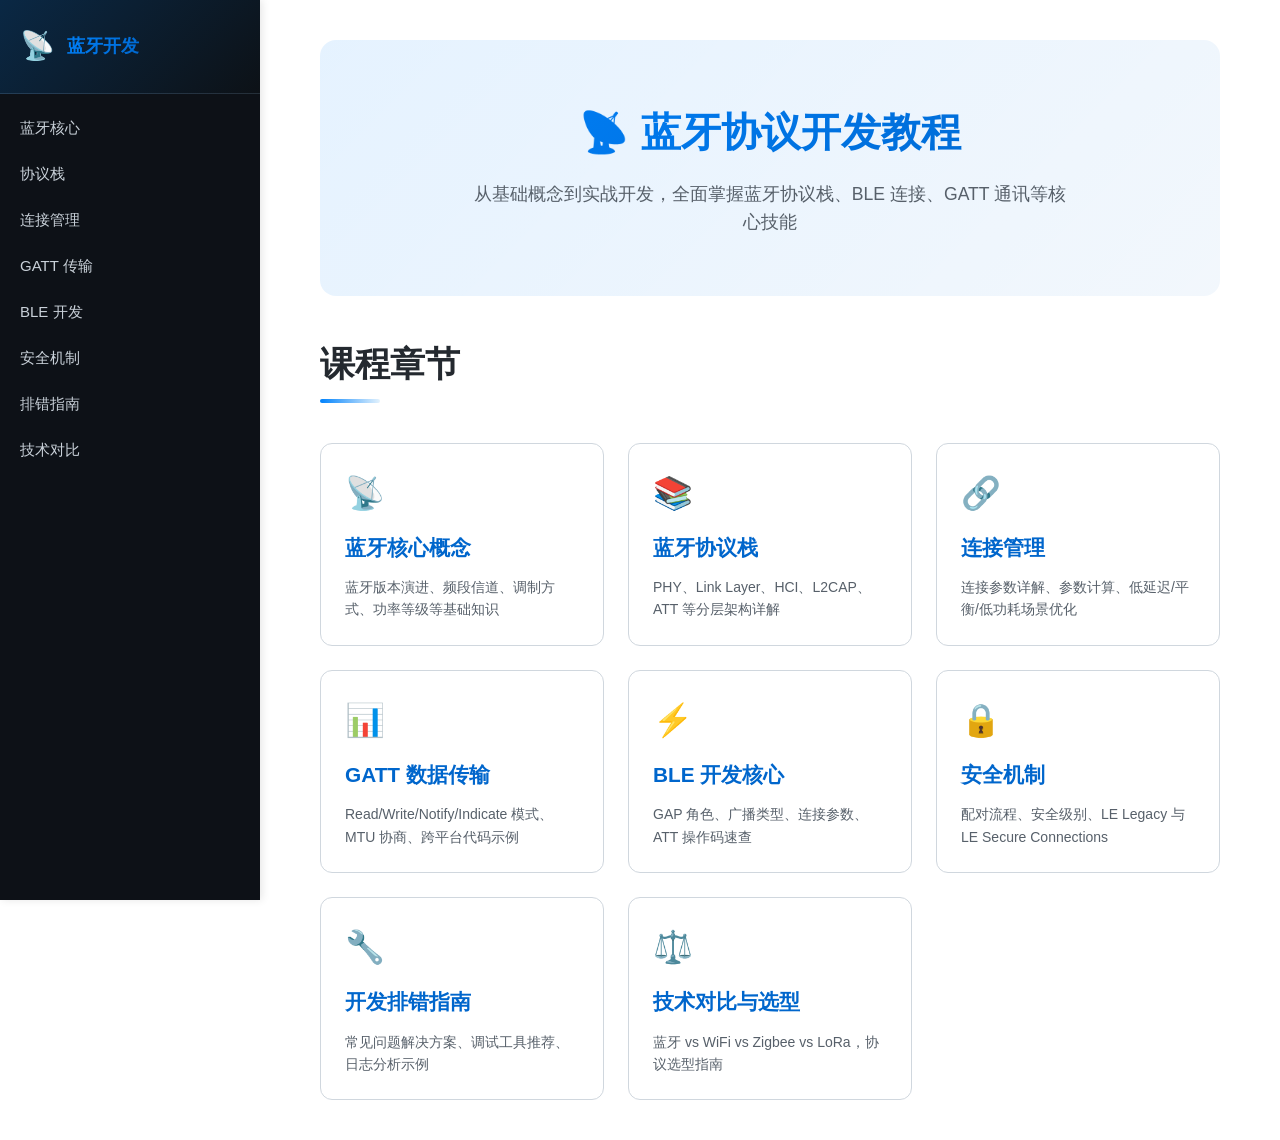
==== commit a06711dd: "fix: 修正HTML结构与样式" ====
--- a/index.html
+++ b/index.html
@@ -6,45 +6,62 @@
     <title>蓝牙协议开发教程</title>
     <link rel="stylesheet" href="css/styles.css">
     <style>
-        .sequence-diagram { background: var(--pre-bg); border-radius: 8px; padding: 20px; margin: 20px 0; overflow-x: auto; }
-        .seq-actors { display: flex; border-bottom: 2px solid var(--border); padding-bottom: 10px; margin-bottom: 20px; }
-        .seq-actor { flex: 1; text-align: center; font-weight: bold; padding: 10px; }
-        .seq-actor:first-child { flex: 0 0 100px; }
-        .seq-actor:nth-child(2) { flex: 0 0 100px; }
-        .seq-message { display: flex; align-items: center; margin: 8px 0; height: 35px; }
-        .seq-msg-left { justify-content: flex-end; padding-right: 15px; width: 100px; text-align: right; color: #007bff; font-size: 12px; }
-        .seq-msg-center { flex: 1; display: flex; align-items: center; }
-        .seq-msg-right { padding-left: 15px; width: 100px; color: #28a745; font-size: 12px; }
-        .seq-arrow { flex: 1; height: 2px; background: #007bff; position: relative; }
-        .seq-arrow::after { content: ''; position: absolute; right: -5px; top: -4px; border: 5px solid transparent; border-left-color: #007bff; }
-        .seq-arrow-right { background: #28a745; }
-        .seq-arrow-right::after { right: auto; left: -5px; border-left-color: transparent; border-right-color: #28a745; }
-        .flow-row { display: flex; justify-content: center; align-items: center; gap: 10px; margin: 10px 0; flex-wrap: wrap; }
-        .flow-box { padding: 10px 18px; border-radius: 8px; text-align: center; min-width: 100px; font-weight: 500; font-size: 14px; }
-        .flow-start { background: #28a745; color: white; border-radius: 20px; }
-        .flow-end { background: #dc3545; color: white; border-radius: 20px; }
-        .flow-process { background: #007bff; color: white; }
-        .flow-decision { background: #ffc107; color: #000; }
-        .data-flow { display: flex; flex-direction: column; gap: 5px; margin: 15px 0; }
-        .data-layer { display: flex; align-items: center; gap: 10px; }
-        .data-label { width: 120px; font-weight: bold; font-size: 13px; }
-        .data-box { flex: 1; background: #e9ecef; padding: 8px 12px; border-radius: 4px; font-family: monospace; font-size: 12px; overflow-x: auto; }
-        .data-arrow { width: 120px; text-align: center; color: #6c757d; font-size: 12px; }
-
-        /* 时序图样式 */
-        .seq-full { background: var(--pre-bg); border-radius: 8px; padding: 20px; margin: 20px 0; overflow-x: auto; }
-        .seq-row { display: flex; align-items: center; min-height: 45px; }
-        .seq-actor-col { width: 140px; flex-shrink: 0; display: flex; flex-direction: column; align-items: center; }
-        .seq-actor-name { font-weight: bold; font-size: 13px; padding: 8px 0; }
-        .seq-line-col { width: 2px; background: #6c757d; opacity: 0.3; flex: 1; min-height: 40px; }
-        .seq-content { flex: 1; display: flex; align-items: center; min-height: 40px; padding: 0 15px; }
-        .seq-content-left { justify-content: flex-end; text-align: right; padding-right: 20px; }
-        .seq-content-right { justify-content: flex-start; text-align: left; padding-left: 20px; }
-        .seq-msg { max-width: 200px; padding: 6px 12px; border-radius: 6px; font-size: 12px; }
-        .seq-msg-req { background: #007bff; color: white; }
-        .seq-msg-rsp { background: #28a745; color: white; }
-        .seq-msg-data { background: #6c757d; color: white; }
-        .seq-arrow-col { width: 30px; display: flex; justify-content: center; color: #6c757d; font-size: 16px; }
+        .chapter-grid {
+            display: grid;
+            grid-template-columns: repeat(auto-fill, minmax(280px, 1fr));
+            gap: 24px;
+            margin-top: 40px;
+        }
+        .chapter-card {
+            background: var(--bg);
+            border: 1px solid var(--border);
+            border-radius: 12px;
+            padding: 24px;
+            transition: all 0.3s ease;
+            text-decoration: none;
+            color: inherit;
+            display: block;
+        }
+        .chapter-card:hover {
+            transform: translateY(-4px);
+            box-shadow: 0 8px 24px rgba(0,130,252,0.15);
+            border-color: var(--primary);
+        }
+        .chapter-card h3 {
+            color: var(--primary-dark);
+            margin: 0 0 12px;
+            font-size: 1.3rem;
+        }
+        .chapter-card p {
+            color: var(--text-light);
+            font-size: 14px;
+            margin-bottom: 0;
+        }
+        .chapter-icon {
+            font-size: 32px;
+            margin-bottom: 12px;
+        }
+        .hero {
+            text-align: center;
+            padding: 60px 20px;
+            background: linear-gradient(135deg, rgba(0,130,252,0.1) 0%, rgba(0,102,204,0.05) 100%);
+            border-radius: 16px;
+            margin-bottom: 40px;
+        }
+        .hero h1 {
+            font-size: 2.5rem;
+            margin-bottom: 16px;
+            background: linear-gradient(135deg, var(--primary) 0%, var(--primary-dark) 100%);
+            -webkit-background-clip: text;
+            -webkit-text-fill-color: transparent;
+            background-clip: text;
+        }
+        .hero p {
+            font-size: 1.1rem;
+            color: var(--text-light);
+            max-width: 600px;
+            margin: 0 auto;
+        }
     </style>
     <link rel="icon" href="data:image/svg+xml,<svg xmlns='http://www.w3.org/2000/svg' viewBox='0 0 100 100'><text y='.9em' font-size='90'>📡</text></svg>">
 </head>
@@ -55,1537 +72,73 @@
             <span class="sidebar-title">蓝牙开发</span>
         </div>
         <ul class="tree-nav">
-            <li><a href="#intro">蓝牙核心</a></li>
-            <li><a href="#stack">协议栈</a></li>
-            <li><a href="#app-layer">App通讯</a></li>
-            <li><a href="#le">BLE开发</a></li>
-            <li><a href="#connection">连接</a></li>
-            <li><a href="#security">安全</a></li>
-            <li><a href="#examples">实战案例</a></li>
-            <li><a href="#comparison">对比</a></li>
+            <li><a href="chapters/intro.html">蓝牙核心</a></li>
+            <li><a href="chapters/protocol-stack.html">协议栈</a></li>
+            <li><a href="chapters/connection.html">连接管理</a></li>
+            <li><a href="chapters/data.html">GATT 传输</a></li>
+            <li><a href="chapters/ble.html">BLE 开发</a></li>
+            <li><a href="chapters/security.html">安全机制</a></li>
+            <li><a href="chapters/troubleshooting.html">排错指南</a></li>
+            <li><a href="chapters/comparison.html">技术对比</a></li>
         </ul>
     </nav>
 
     <main class="main">
-        <!-- 蓝牙核心 -->
-        <section id="intro" class="section">
-            <h2>蓝牙核心概念</h2>
-            <p>蓝牙是一种工作在2.4GHz ISM频段的短距离无线通信协议，采用跳频扩频(FHSS)技术实现抗干扰。</p>
-            <h3>📊 版本演进</h3>
-            <table class="table">
-                <thead><tr><th>版本</th><th>年份</th><th>特性</th></tr></thead>
-                <tbody>
-                    <tr><td>1.0</td><td>1999</td><td>首次发布, 1Mbps</td></tr>
-                    <tr><td>2.0 + EDR</td><td>2004</td><td>3Mbps</td></tr>
-                    <tr><td>4.0 (BLE)</td><td>2010</td><td>低功耗</td></tr>
-                    <tr><td>5.0</td><td>2016</td><td>2Mbps, Long Range</td></tr>
-                    <tr><td>5.2</td><td>2020</td><td>LE Audio, LC3</td></tr>
-                </tbody>
-            </table>
-        </section>
+        <div class="hero">
+            <h1>📡 蓝牙协议开发教程</h1>
+            <p>从基础概念到实战开发，全面掌握蓝牙协议栈、BLE 连接、GATT 通讯等核心技能</p>
+        </div>
 
-        <!-- 协议栈 -->
-        <section id="stack" class="section section-gray">
-            <h2>蓝牙协议栈</h2>
-            <h3>📐 分层架构</h3>
-            <div class="layer-diagram">
-                <div class="layer-stack">
-                    <div class="layer layer-app">应用层 Profiles (GATT)</div>
-                    <div class="layer layer-deps">主机层 (L2CAP, ATT, SMP)</div>
-                    <div class="layer layer-runtime">HCI</div>
-                    <div class="layer layer-os">控制器 (LL + PHY)</div>
-                </div>
-            </div>
-            <h3>📋 各层数据格式</h3>
-            <table class="table">
-                <thead><tr><th>层</th><th>PDU</th><th>最大负载</th></tr></thead>
-                <tbody>
-                    <tr><td>PHY</td><td>Physical PDU</td><td>37 bytes</td></tr>
-                    <tr><td>LL</td><td>LL Data</td><td>27 bytes</td></tr>
-                    <tr><td>L2CAP</td><td>L2CAP</td><td>65535 bytes</td></tr>
-                    <tr><td>ATT</td><td>ATT PDU</td><td>MTU-3 bytes</td></tr>
-                </tbody>
-            </table>
-        </section>
+        <h2>课程章节</h2>
+        <div class="chapter-grid">
+            <a href="chapters/intro.html" class="chapter-card">
+                <div class="chapter-icon">📡</div>
+                <h3>蓝牙核心概念</h3>
+                <p>蓝牙版本演进、频段信道、调制方式、功率等级等基础知识</p>
+            </a>
 
-        <!-- 上层应用 -->
-        <section id="app-layer" class="section">
-            <h2>App与蓝牙设备通讯实战</h2>
-            <p>本节以一个具体案例详细介绍App如何与BLE设备进行完整通讯。</p>
+            <a href="chapters/protocol-stack.html" class="chapter-card">
+                <div class="chapter-icon">📚</div>
+                <h3>蓝牙协议栈</h3>
+                <p>PHY、Link Layer、HCI、L2CAP、ATT 等分层架构详解</p>
+            </a>
 
-            <h3>📐 完整通讯流程</h3>
-            <div class="flow-row">
-                <div class="flow-box flow-start">1.扫描</div>
-                <div class="flow-box">→</div>
-                <div class="flow-box flow-process">2.连接</div>
-                <div class="flow-box">→</div>
-                <div class="flow-box flow-process">3.发现服务</div>
-                <div class="flow-box">→</div>
-                <div class="flow-box flow-process">4.发现特征值</div>
-                <div class="flow-box">→</div>
-                <div class="flow-box flow-process">5.交互数据</div>
-            </div>
+            <a href="chapters/connection.html" class="chapter-card">
+                <div class="chapter-icon">🔗</div>
+                <h3>连接管理</h3>
+                <p>连接参数详解、参数计算、低延迟/平衡/低功耗场景优化</p>
+            </a>
 
-            <h3>📈 完整通讯序列图</h3>
-            <div class="sequence-diagram">
-                <div class="seq-actors">
-                    <div class="seq-actor">手机App</div>
-                    <div class="seq-actor">BLE设备</div>
-                </div>
-                <!-- 扫描阶段 -->
-                <div class="seq-message">
-                    <div class="seq-msg-left">SCAN_START</div>
-                    <div class="seq-msg-center"><div class="seq-arrow"></div></div>
-                    <div class="seq-msg-right"></div>
-                </div>
-                <div class="seq-message">
-                    <div class="seq-msg-left"></div>
-                    <div class="seq-msg-center"><div class="seq-arrow"></div></div>
-                    <div class="seq-msg-right">ADV_IND (名称:MY-DEV)</div>
-                </div>
-                <!-- 连接阶段 -->
-                <div class="seq-message">
-                    <div class="seq-msg-left">CONNECT</div>
-                    <div class="seq-msg-center"><div class="seq-arrow seq-arrow-right"></div></div>
-                    <div class="seq-msg-right"></div>
-                </div>
-                <div class="seq-message">
-                    <div class="seq-msg-left"></div>
-                    <div class="seq-msg-center"><div class="seq-arrow seq-arrow-right"></div></div>
-                    <div class="seq-msg-right">CONN_COMPLETE</div>
-                </div>
-                <!-- 发现服务 -->
-                <div class="seq-message">
-                    <div class="seq-msg-left">DISCOVER_SERVICES</div>
-                    <div class="seq-msg-center"><div class="seq-arrow"></div></div>
-                    <div class="seq-msg-right"></div>
-                </div>
-                <div class="seq-message">
-                    <div class="seq-msg-left"></div>
-                    <div class="seq-msg-center"><div class="seq-arrow"></div></div>
-                    <div class="seq-msg-right">SERVICE:180F (电池)</div>
-                </div>
-                <div class="seq-message">
-                    <div class="seq-msg-left"></div>
-                    <div class="seq-msg-center"><div class="seq-arrow"></div></div>
-                    <div class="seq-msg-right">SERVICE:180A (设备信息)</div>
-                </div>
-                <!-- 发现特征值 -->
-                <div class="seq-message">
-                    <div class="seq-msg-left">DISCOVER_CHARS</div>
-                    <div class="seq-msg-center"><div class="seq-arrow"></div></div>
-                    <div class="seq-msg-right"></div>
-                </div>
-                <div class="seq-message">
-                    <div class="seq-msg-left"></div>
-                    <div class="seq-msg-center"><div class="seq-arrow"></div></div>
-                    <div class="seq-msg-right">CHAR:2A19 (电量)</div>
-                </div>
-                <!-- 读取数据 -->
-                <div class="seq-message">
-                    <div class="seq-msg-left">READ:2A19</div>
-                    <div class="seq-msg-center"><div class="seq-arrow seq-arrow-right"></div></div>
-                    <div class="seq-msg-right"></div>
-                </div>
-                <div class="seq-message">
-                    <div class="seq-msg-left"></div>
-                    <div class="seq-msg-center"><div class="seq-arrow"></div></div>
-                    <div class="seq-msg-right">VALUE:0x64 (100%)</div>
-                </div>
-                <!-- 订阅通知 -->
-                <div class="seq-message">
-                    <div class="seq-msg-left">WRITE:2902 (启用)</div>
-                    <div class="seq-msg-center"><div class="seq-arrow seq-arrow-right"></div></div>
-                    <div class="seq-msg-right"></div>
-                </div>
-                <div class="seq-message">
-                    <div class="seq-msg-left"></div>
-                    <div class="seq-msg-center"><div class="seq-arrow"></div></div>
-                    <div class="seq-msg-right">NOTIFY:0x64</div>
-                </div>
-                <!-- 断开 -->
-                <div class="seq-message">
-                    <div class="seq-msg-left">DISCONNECT</div>
-                    <div class="seq-msg-center"><div class="seq-arrow"></div></div>
-                    <div class="seq-msg-right"></div>
-                </div>
-            </div>
+            <a href="chapters/data.html" class="chapter-card">
+                <div class="chapter-icon">📊</div>
+                <h3>GATT 数据传输</h3>
+                <p>Read/Write/Notify/Indicate 模式、MTU 协商、跨平台代码示例</p>
+            </a>
 
-            <h3>📋 实际通讯数据解析</h3>
-            <h4>1. 广播数据包 (ADV_IND)</h4>
-            <pre><code>// 原始数据: 02 01 06 05 FF 01 02 03 04 05
-02 01 06        //  Flags: LE_GENERAL_DISC_MODE
-05 FF           //  制造商数据: 0xFF01 (自定义)
-// 设备名称在 SCAN_RSP 中
-// 02 09 4D 59 2D 44 45 56  // "MY-DEV"</code></pre>
+            <a href="chapters/ble.html" class="chapter-card">
+                <div class="chapter-icon">⚡</div>
+                <h3>BLE 开发核心</h3>
+                <p>GAP 角色、广播类型、连接参数、ATT 操作码速查</p>
+            </a>
 
-            <h4>2. 连接请求 (CONNECT_IND)</h4>
-            <pre><code>// 发起端发送连接参数
-connInterval: 36 (45ms)
-slaveLatency: 0
-supervisionTimeout: 500
-peerAddressType: 0 (public)
-peerAddress: AA:BB:CC:DD:EE:FF</code></pre>
+            <a href="chapters/security.html" class="chapter-card">
+                <div class="chapter-icon">🔒</div>
+                <h3>安全机制</h3>
+                <p>配对流程、安全级别、LE Legacy 与 LE Secure Connections</p>
+            </a>
 
-            <h4>3. 发现服务 Response</h4>
-            <pre><code>// ATT Read By Group Type Response
-Handle: 0x0001 - 0x000F  // 服务范围
-UUID:   180F              // 电池服务
+            <a href="chapters/troubleshooting.html" class="chapter-card">
+                <div class="chapter-icon">🔧</div>
+                <h3>开发排错指南</h3>
+                <p>常见问题解决方案、调试工具推荐、日志分析示例</p>
+            </a>
 
-Handle: 0x0010 - 0x0018
-UUID:   180A              // 设备信息服务</code></pre>
-
-            <h4>4. 读取电池电量</h4>
-            <pre><code>// Request: Read Request
-Opcode:  0x0A
-Handle:  0x0003
-
-// Response: Read Response  
-Opcode:  0x0B
-Value:   0x64 (100%)</code></pre>
-
-            <h4>5. 订阅通知</h4>
-            <pre><code>// Write Request: 写入CCC描述符
-Opcode:  0x12
-Handle:  0x0004 (CCC描述符)
-Value:   0x0001 (Notification Enable)
-
-// Response: Write Response
-Opcode:  0x13</code></pre>
-
-            <h3>💻 完整代码示例</h3>
-            <h4>Android 完整示例</h4>
-            <pre><code>public class BLEActivity extends AppCompatActivity {
-
-    private BluetoothManager bluetoothManager;
-    private BluetoothAdapter bluetoothAdapter;
-    private BluetoothGatt bluetoothGatt;
-    private String deviceAddress = "AA:BB:CC:DD:EE:FF";
-
-    // 电池服务 UUID
-    private static final UUID BATTERY_SERVICE_UUID = UUID.fromString("0000180f-0000-1000-8000-00805f9b34fb");
-    private static final UUID BATTERY_LEVEL_UUID = UUID.fromString("00002a19-0000-1000-8000-00805f9b34fb");
-
-    @Override
-    protected void onCreate(Bundle savedInstanceState) {
-        super.onCreate(savedInstanceState);
-        setContentView(R.layout.activity_ble);
-
-        // 1. 初始化蓝牙
-        bluetoothManager = (BluetoothManager) getSystemService(Context.BLUETOOTH_SERVICE);
-        bluetoothAdapter = bluetoothManager.getAdapter();
-
-        // 2. 检查蓝牙是否可用
-        if (bluetoothAdapter == null || !bluetoothAdapter.isEnabled()) {
-            Intent enableBtIntent = new Intent(BluetoothAdapter.ACTION_REQUEST_ENABLE);
-            startActivityForResult(enableBtIntent, 1);
-        }
-    }
-
-    // ============ 第一步: 扫描设备 ============
-    private void startScan() {
-        // 扫描带特定服务的设备
-        ScanFilter filter = new ScanFilter.Builder()
-                .setServiceUuid(BATTERY_SERVICE_UUID)
-                .build();
-
-        ScanSettings settings = new ScanSettings.Builder()
-                .setScanMode(ScanSettings.SCAN_MODE_LOW_LATENCY)
-                .build();
-
-        bluetoothAdapter.getBluetoothLeScanner()
-                .startScan(Arrays.asList(filter), settings, scanCallback);
-    }
-
-    private ScanCallback scanCallback = new ScanCallback() {
-        @Override
-        public void onScanResult(int callbackType, ScanResult result) {
-            BluetoothDevice device = result.getDevice();
-            // 显示设备: device.getName() + " " + device.getAddress()
-            // 找到目标设备后停止扫描
-            bluetoothAdapter.getBluetoothLeScanner().stopScan(this);
-            // 开始连接
-            connectToDevice(device);
-        }
-    };
-
-    // ============ 第二步: 连接设备 ============
-    private void connectToDevice(BluetoothDevice device) {
-        // 第三个参数 autoConnect: false = 快速连接
-        bluetoothGatt = device.connectGatt(this, false, gattCallback);
-    }
-
-    private BluetoothGattCallback gattCallback = new BluetoothGattCallback() {
-
-        @Override
-        public void onConnectionStateChange(BluetoothGatt gatt, int status, int newState) {
-            if (newState == BluetoothProfile.STATE_CONNECTED) {
-                Log.d("BLE", "连接成功");
-                // 发现服务
-                gatt.discoverServices();
-            } else if (newState == BluetoothProfile.STATE_DISCONNECTED) {
-                Log.d("BLE", "断开连接");
-            }
-        }
-
-        @Override
-        public void onServicesDiscovered(BluetoothGatt gatt, int status) {
-            if (status == BluetoothGatt.GATT_SUCCESS) {
-                Log.d("BLE", "服务发现完成");
-
-                // 获取电池服务
-                BluetoothGattService batteryService = gatt.getService(BATTERY_SERVICE_UUID);
-                if (batteryService != null) {
-                    // 获取电池电量特征值
-                    BluetoothGattCharacteristic batteryLevel = 
-                            batteryService.getCharacteristic(BATTERY_LEVEL_UUID);
-
-                    // 读取电量
-                    gatt.readCharacteristic(batteryLevel);
-
-                    // 订阅通知
-                    gatt.setCharacteristicNotification(batteryLevel, true);
-
-                    // 启用CCC描述符通知
-                    BluetoothGattDescriptor descriptor = batteryLevel.getDescriptor(
-                            UUID.fromString("00002902-0000-1000-8000-00805f9b34fb"));
-                    descriptor.setValue(BluetoothGattDescriptor.ENABLE_NOTIFICATION_VALUE);
-                    gatt.writeDescriptor(descriptor);
-                }
-            }
-        }
-
-        @Override
-        public void onCharacteristicRead(BluetoothGatt gatt, 
-                BluetoothGattCharacteristic characteristic, int status) {
-            if (status == BluetoothGatt.GATT_SUCCESS) {
-                // 读取到的数据
-                byte[] data = characteristic.getValue();
-                if (data.length > 0) {
-                    int batteryLevel = data[0] & 0xFF;
-                    Log.d("BLE", "电池电量: " + batteryLevel + "%");
-                    // 更新UI
-                    runOnUiThread(() -> tvBattery.setText(batteryLevel + "%"));
-                }
-            }
-        }
-
-        @Override
-        public void onCharacteristicChanged(BluetoothGatt gatt,
-                BluetoothGattCharacteristic characteristic) {
-            // 收到通知数据
-            byte[] data = characteristic.getValue();
-            int batteryLevel = data[0] & 0xFF;
-            Log.d("BLE", "电量变化: " + batteryLevel + "%");
-            runOnUiThread(() -> tvBattery.setText(batteryLevel + "%"));
-        }
-    };
-
-    // 写入数据示例
-    private void writeData(byte[] data) {
-        BluetoothGattService service = bluetoothGatt.getService(CUSTOM_SERVICE_UUID);
-        BluetoothGattCharacteristic characteristic = service.getCharacteristic(CUSTOM_CHAR_UUID);
-        
-        characteristic.setValue(data);
-        characteristic.setWriteType(BluetoothGattCharacteristic.WRITE_TYPE_NO_RESPONSE);
-        bluetoothGatt.writeCharacteristic(characteristic);
-    }
-
-    // 断开连接
-    private void disconnect() {
-        if (bluetoothGatt != null) {
-            bluetoothGatt.disconnect();
-            bluetoothGatt.close();
-        }
-    }
-}</code></pre>
-
-            <h4>iOS Swift 示例</h4>
-            <pre><code>import CoreBluetooth
-
-class BLEManager: NSObject, CBCentralManagerDelegate, CBPeripheralDelegate {
-    
-    var centralManager: CBCentralManager!
-    var peripheral: CBPeripheral!
-    var batteryCharacteristic: CBCharacteristic!
-    
-    // UUID定义
-    let batteryServiceUUID = CBUUID(string: "180F")
-    let batteryLevelUUID = CBUUID(string: "2A19")
-    
-    override init() {
-        super.init()
-        centralManager = CBCentralManager(delegate: self, queue: nil)
-    }
-    
-    // 扫描设备
-    func startScan() {
-        centralManager.scanForPeripherals(withServices: nil, options: [
-            CBCentralManagerScanOptionAllowDuplicatesKey: false
-        ])
-    }
-    
-    // 发现设备
-    func centralManager(_ central: CBCentralManager, 
-                        didDiscover peripheral: CBPeripheral,
-                        advertisementData: [String: Any],
-                        rssi RSSI: NSNumber) {
-        
-        // 找到目标设备
-        if peripheral.name == "MY-DEV" {
-            self.peripheral = peripheral
-            peripheral.delegate = self
-            centralManager.stopScan()
-            // 连接
-            centralManager.connect(peripheral, options: nil)
-        }
-    }
-    
-    // 连接成功
-    func centralManager(_ central: CBCentralManager, 
-                        didConnect peripheral: CBPeripheral) {
-        print("连接成功")
-        // 发现服务
-        peripheral.discoverServices([batteryServiceUUID])
-    }
-    
-    // 发现服务
-    func peripheral(_ peripheral: CBPeripheral, 
-                    didDiscoverServices error: Error?) {
-        guard let services = peripheral.services else { return }
-        
-        for service in services {
-            if service.uuid == batteryServiceUUID {
-                // 发现特征值
-                peripheral.discoverCharacteristics([batteryLevelUUID], for: service)
-            }
-        }
-    }
-    
-    // 发现特征值
-    func peripheral(_ peripheral: CBPeripheral, 
-                    didDiscoverCharacteristicsFor service: CBService,
-                    error: Error?) {
-        guard let characteristics = service.characteristics else { return }
-        
-        for characteristic in characteristics {
-            if characteristic.uuid == batteryLevelUUID {
-                self.batteryCharacteristic = characteristic
-                
-                // 读取数据
-                peripheral.readValue(for: characteristic)
-                
-                // 订阅通知
-                peripheral.setNotifyValue(true, for: characteristic)
-            }
-        }
-    }
-    
-    // 读取数据
-    func peripheral(_ peripheral: CBPeripheral, 
-                    didUpdateValueFor characteristic: CBCharacteristic,
-                    error: Error?) {
-        if let data = characteristic.value {
-            let batteryLevel = data[0]
-            print("电池电量: \(batteryLevel)%")
-        }
-    }
-    
-    // 写入数据
-    func writeData(_ data: Data) {
-        if let characteristic = batteryCharacteristic {
-            peripheral.writeValue(data, for: characteristic, 
-                                 type: .withoutResponse)
-        }
-    }
-}</code></pre>
-
-            <h3>📋 常用Platform API对比</h3>
-            <table class="table">
-                <thead><tr><th>操作</th><th>Android</th><th>iOS</th><th>微信小程序</th></tr></thead>
-                <tbody>
-                    <tr><td>初始化</td><td>BluetoothManager</td><td>CBCentralManager</td><td>openBluetoothAdapter</td></tr>
-                    <tr><td>扫描</td><td>startScan</td><td>scanForPeripherals</td><td>startBluetoothDevicesDiscovery</td></tr>
-                    <tr><td>连接</td><td>connectGatt</td><td>connect</td><td>createBLEConnection</td></tr>
-                    <tr><td>发现服务</td><td>discoverServices</td><td>discoverServices</td><td>getBLEDeviceServices</td></tr>
-                    <tr><td>读取</td><td>readCharacteristic</td><td>readValue</td><td>readBLECharacteristicValue</td></tr>
-                    <tr><td>写入</td><td>writeCharacteristic</td><td>writeValue</td><td>writeBLECharacteristicValue</td></tr>
-                    <tr><td>通知</td><td>setNotifyValue</td><td>setNotifyValue</td><td>notifyBLECharacteristicValueChange</td></tr>
-                    <tr><td>断开</td><td>disconnect</td><td>cancelConnection</td><td>closeBLEConnection</td></tr>
-                </tbody>
-            </table>
-
-            <h3>⚠️ 常见问题排查</h3>
-            <table class="table">
-                <thead><tr><th>问题</th><th>原因</th><th>解决方案</th></tr></thead>
-                <tbody>
-                    <tr><td>扫描不到设备</td><td>设备未广播/距离太远</td><td>检查设备广播参数/缩短距离</td></tr>
-                    <tr><td>连接失败</td><td>设备忙碌/参数不匹配</td><td>等待设备就绪/检查UUID</td></tr>
-                    <tr><td>服务为空</td><td>服务未初始化完成</td><td>等待onServicesDiscovered</td></tr>
-                    <td>写入失败</td><td>特征值不支持写入</td><td>检查properties属性</td></tr>
-                <tr><td>通知收不到</td><td>未启用CCC描述符</td><td>写入0x0001到2902</td></tr>
-                </tbody>
-            </table>
-        </section>
-
-        <!-- BLE开发 -->
-        <section id="le" class="section section-gray">
-            <h2>BLE开发核心</h2>
-            <h3>GAP角色</h3>
-            <div class="grid">
-                <div class="card"><h3>Peripheral</h3><p>广播设备(传感器)</p></div>
-                <div class="card"><h3>Central</h3><p>扫描连接(手机)</p></div>
-                <div class="card"><h3>Broadcaster</h3><p>仅广播(Beacon)</p></div>
-                <div class="card"><h3>Observer</h3><p>仅扫描</p></div>
-            </div>
-            <h3>📊 广播类型</h3>
-            <table class="table">
-                <thead><tr><th>类型</th><th>用途</th></tr></thead>
-                <tbody>
-                    <tr><td>ADV_IND</td><td>一般广播</td></tr>
-                    <tr><td>ADV_DIRECT_IND</td><td>快速重连</td></tr>
-                    <tr><td>ADV_NONCONN_IND</td><td>Beacon</td></tr>
-                </tbody>
-            </table>
-            <h3>📊 连接参数</h3>
-            <table class="table">
-                <thead><tr><th>场景</th><th>interval</th><th>latency</th></tr></thead>
-                <tbody>
-                    <tr><td>低延迟</td><td>7.5ms</td><td>0</td></tr>
-                    <tr><td>低功耗</td><td>1-4s</td><td>50-99</td></tr>
-                </tbody>
-            </table>
-        </section>
-
-        <!-- 连接管理 -->
-        <section id="connection" class="section">
-            <h2>连接管理</h2>
-            <h3>📈 连接建立序列图</h3>
-            <div class="sequence-diagram">
-                <div class="seq-actors">
-                    <div class="seq-actor">从设备</div>
-                    <div class="seq-actor">主设备</div>
-                </div>
-                <div class="seq-message">
-                    <div class="seq-msg-left">ADV_IND</div>
-                    <div class="seq-msg-center"><div class="seq-arrow"></div></div>
-                    <div class="seq-msg-right"></div>
-                </div>
-                <div class="seq-message">
-                    <div class="seq-msg-left"></div>
-                    <div class="seq-msg-center"><div class="seq-arrow seq-arrow-right"></div></div>
-                    <div class="seq-msg-right">CONNECT_REQ</div>
-                </div>
-                <div class="seq-message">
-                    <div class="seq-msg-left">连接参数</div>
-                    <div class="seq-msg-center"><div class="seq-arrow"></div></div>
-                    <div class="seq-msg-right"></div>
-                </div>
-            </div>
-        </section>
-
-        <!-- 安全 -->
-        <section id="security" class="section section-gray">
-            <h2>安全机制</h2>
-            <h3>📈 配对流程</h3>
-            <div class="sequence-diagram">
-                <div class="seq-actors">
-                    <div class="seq-actor">发起端</div>
-                    <div class="seq-actor">响应端</div>
-                </div>
-                <div class="seq-message">
-                    <div class="seq-msg-left">IO Capability</div>
-                    <div class="seq-msg-center"><div class="seq-arrow"></div></div>
-                    <div class="seq-msg-right"></div>
-                </div>
-                <div class="seq-message">
-                    <div class="seq-msg-left"></div>
-                    <div class="seq-msg-center"><div class="seq-arrow seq-arrow-right"></div></div>
-                    <div class="seq-msg-right">Public Key</div>
-                </div>
-                <div class="seq-message">
-                    <div class="seq-msg-left">配对完成</div>
-                    <div class="seq-msg-center"><div class="seq-arrow seq-arrow-right"></div></div>
-                    <div class="seq-msg-right"></div>
-                </div>
-            </div>
-        </section>
-
-        <!-- 对比 -->
-        <section id="comparison" class="section">
-            <h2>技术对比</h2>
-            <table class="table">
-                <thead><tr><th>协议</th><th>速率</th><th>功耗</th><th>应用</th></tr></thead>
-                <tbody>
-                    <tr><td>BLE</td><td>1-2Mbps</td><td>极低</td><td>IoT</td></tr>
-                    <tr><td>经典蓝牙</td><td>1-3Mbps</td><td>中</td><td>音频</td></tr>
-                    <tr><td>WiFi</td><td>100+Mbps</td><td>高</td><td>视频</td></tr>
-                </tbody>
-            </table>
-        </section>
-
-        <!-- 实战案例 -->
-        <section id="examples" class="section section-gray">
-            <h2>蓝牙实战案例</h2>
-            <p>本节介绍几种常用的蓝牙应用场景及实现方式。</p>
-
-            <h3>📁 案例1: 蓝牙传输文件 (OBEX/FTP)</h3>
-            <p>经典蓝牙使用OBEX协议传输文件，BLE使用自定义GATT服务。</p>
-
-            <!-- 经典蓝牙OBEX文件传输时序图 -->
-            <h4>📈 经典蓝牙OBEX文件传输时序图</h4>
-            <div class="seq-full">
-                <div class="seq-row">
-                    <div class="seq-actor-col"><div class="seq-actor-name">手机/PC</div></div>
-                    <div class="seq-line-col"></div>
-                    <div class="seq-arrow-col"></div>
-                    <div class="seq-actor-col"><div class="seq-actor-name">目标设备</div></div>
-                </div>
-                <div class="seq-row">
-                    <div class="seq-actor-col"></div>
-                    <div class="seq-line-col"></div>
-                    <div class="seq-arrow-col">→</div>
-                    <div class="seq-content seq-content-right"><span class="seq-msg seq-msg-req">RFCOMM Connect (SPP)</span></div>
-                </div>
-                <div class="seq-row">
-                    <div class="seq-actor-col"></div>
-                    <div class="seq-content seq-content-left"><span class="seq-msg seq-msg-rsp">RFCOMM Connect OK</span></div>
-                    <div class="seq-arrow-col">←</div>
-                    <div class="seq-actor-col"></div>
-                </div>
-                <div class="seq-row">
-                    <div class="seq-actor-col"></div>
-                    <div class="seq-line-col"></div>
-                    <div class="seq-arrow-col">→</div>
-                    <div class="seq-content seq-content-right"><span class="seq-msg seq-msg-req">OBEX: CONNECT</span></div>
-                </div>
-                <div class="seq-row">
-                    <div class="seq-actor-col"></div>
-                    <div class="seq-content seq-content-left"><span class="seq-msg seq-msg-rsp">OBEX: SUCCESS</span></div>
-                    <div class="seq-arrow-col">←</div>
-                    <div class="seq-actor-col"></div>
-                </div>
-                <div class="seq-row">
-                    <div class="seq-actor-col"></div>
-                    <div class="seq-line-col"></div>
-                    <div class="seq-arrow-col">→</div>
-                    <div class="seq-content seq-content-right"><span class="seq-msg seq-msg-req">OBEX: PUT (Header: Name, Length)</span></div>
-                </div>
-                <div class="seq-row">
-                    <div class="seq-actor-col"></div>
-                    <div class="seq-content seq-content-left"><span class="seq-msg seq-msg-data">写入文件数据...</span></div>
-                    <div class="seq-arrow-col">←</div>
-                    <div class="seq-actor-col"></div>
-                </div>
-                <div class="seq-row">
-                    <div class="seq-actor-col"></div>
-                    <div class="seq-content seq-content-left"><span class="seq-msg seq-msg-rsp">OBEX: SUCCESS</span></div>
-                    <div class="seq-arrow-col">←</div>
-                    <div class="seq-actor-col"></div>
-                </div>
-                <div class="seq-row">
-                    <div class="seq-actor-col"></div>
-                    <div class="seq-line-col"></div>
-                    <div class="seq-arrow-col">→</div>
-                    <div class="seq-content seq-content-right"><span class="seq-msg seq-msg-req">OBEX: DISCONNECT</span></div>
-                </div>
-                <div class="seq-row">
-                    <div class="seq-actor-col"></div>
-                    <div class="seq-line-col"></div>
-                    <div class="seq-arrow-col">→</div>
-                    <div class="seq-content seq-content-right"><span class="seq-msg seq-msg-data">RFCOMM Close</span></div>
-                </div>
-            </div>
-
-            <!-- BLE文件传输时序图 -->
-            <h4>📈 BLE文件传输时序图</h4>
-            <div class="seq-full">
-                <div class="seq-row">
-                    <div class="seq-actor-col"><div class="seq-actor-name">手机App</div></div>
-                    <div class="seq-line-col"></div>
-                    <div class="seq-arrow-col"></div>
-                    <div class="seq-actor-col"><div class="seq-actor-name">BLE设备</div></div>
-                </div>
-                <div class="seq-row">
-                    <div class="seq-actor-col"></div>
-                    <div class="seq-line-col"></div>
-                    <div class="seq-arrow-col">→</div>
-                    <div class="seq-content seq-content-right"><span class="seq-msg seq-msg-req">CONNECT</span></div>
-                </div>
-                <div class="seq-row">
-                    <div class="seq-actor-col"></div>
-                    <div class="seq-content seq-content-left"><span class="seq-msg seq-msg-rsp">Connection Complete</span></div>
-                    <div class="seq-arrow-col">←</div>
-                    <div class="seq-actor-col"></div>
-                </div>
-                <div class="seq-row">
-                    <div class="seq-actor-col"></div>
-                    <div class="seq-line-col"></div>
-                    <div class="seq-arrow-col">→</div>
-                    <div class="seq-content seq-content-right"><span class="seq-msg seq-msg-req">Write: CMD_START + 文件大小</span></div>
-                </div>
-                <div class="seq-row">
-                    <div class="seq-actor-col"></div>
-                    <div class="seq-content seq-content-left"><span class="seq-msg seq-msg-rsp">Write Response</span></div>
-                    <div class="seq-arrow-col">←</div>
-                    <div class="seq-actor-col"></div>
-                </div>
-                <div class="seq-row">
-                    <div class="seq-actor-col"></div>
-                    <div class="seq-line-col"></div>
-                    <div class="seq-arrow-col">→</div>
-                    <div class="seq-content seq-content-right"><span class="seq-msg seq-msg-req">Write NoResp: DATA_PACKET_1</span></div>
-                </div>
-                <div class="seq-row">
-                    <div class="seq-actor-col"></div>
-                    <div class="seq-line-col"></div>
-                    <div class="seq-arrow-col">→</div>
-                    <div class="seq-content seq-content-right"><span class="seq-msg seq-msg-req">Write NoResp: DATA_PACKET_2</span></div>
-                </div>
-                <div class="seq-row">
-                    <div class="seq-actor-col"></div>
-                    <div class="seq-line-col"></div>
-                    <div class="seq-arrow-col">→</div>
-                    <div class="seq-content seq-content-right"><span class="seq-msg seq-msg-req">Write NoResp: DATA_PACKET_N</span></div>
-                </div>
-                <div class="seq-row">
-                    <div class="seq-actor-col"></div>
-                    <div class="seq-line-col"></div>
-                    <div class="seq-arrow-col">→</div>
-                    <div class="seq-content seq-content-right"><span class="seq-msg seq-msg-req">Write: CMD_END</span></div>
-                </div>
-                <div class="seq-row">
-                    <div class="seq-actor-col"></div>
-                    <div class="seq-content seq-content-left"><span class="seq-msg seq-msg-rsp">Notify: 传输完成确认</span></div>
-                    <div class="seq-arrow-col">←</div>
-                    <div class="seq-actor-col"></div>
-                </div>
-            </div>
-
-            <h4>经典蓝牙 - OBEX文件传输</h4>
-            <pre><code>// Android 经典蓝牙文件传输
-import android.bluetooth.BluetoothDevice;
-import android.bluetooth.BluetoothObexTransport;
-import javax.obex.HeaderSet;
-import javax.obex.ObexSession;
-import javax.obex.ClientSession;
-import javax.obex.Operation;
-
-public class FileTransfer {
-
-    // 通过OBEX协议发送文件
-    public void sendFile(BluetoothDevice device, String filePath) throws IOException {
-        BluetoothSocket socket = device.createRfcommSocketToServiceRecord(
-            // OBEX UUID
-            UUID.fromString("00001106-0000-1000-8000-00805f9b34fb"));
-
-        socket.connect();
-
-        // 创建OBEX会话
-        BluetoothObexTransport transport = new BluetoothObexTransport(socket);
-        ClientSession session = new ClientSession(transport);
-
-        // 设置请求头
-        HeaderSet request = new HeaderSet();
-        request.setHeader(HeaderSet.NAME, "test.txt");
-        request.setHeader(HeaderSet.LENGTH, 1024L);
-
-        // 发起PUT请求
-        Operation operation = session.put(request);
-        OutputStream os = operation.openOutputStream();
-
-        // 写入文件数据
-        FileInputStream fis = new FileInputStream(filePath);
-        byte[] buffer = new byte[1024];
-        int len;
-        while ((len = fis.read(buffer)) != -1) {
-            os.write(buffer, 0, len);
-        }
-
-        os.close();
-        operation.close();
-        session.close();
-    }
-}</code></pre>
-
-            <h4>BLE - 自定义文件传输服务</h4>
-            <pre><code>// BLE 文件传输服务定义
-// 服务UUID: 0xFE59 (NUS - Nordic UART Service 变体)
-#define FILE_TRANSFER_SERVICE_UUID "0000fe59-0000-1000-8000-00805f9b34fb"
-
-// 特征值
-#define FILE_DATA_UUID    "0000ff01-0000-1000-8000-00805f9b34fb"  // Notify+Write
-#define FILE_CTRL_UUID   "0000ff02-0000-1000-8000-00805f9b34fb"  // Write
-#define FILE_SIZE_UUID   "0000ff03-0000-1000-8000-00805f9b34fb"  // Read
-
-// 控制命令
-#define CMD_START   0x01  // 开始传输
-#define CMD_DATA    0x02  // 数据包
-#define CMD_END     0x03  // 传输完成
-#define CMD_CANCEL  0x04  // 取消传输
-
-// 分包发送
-private void sendFileByBLE(byte[] fileData) {
-    int mtu = 512; // 协商后的MTU
-    int packetSize = mtu - 3; // ATT header
-    int totalPackets = (fileData.length + packetSize - 1) / packetSize;
-
-    // 1. 发送文件大小
-    byte[] sizeHeader = new byte[4];
-    ByteBuffer.wrap(sizeHeader).putInt(fileData.length);
-    writeControl(CMD_START, sizeHeader);
-
-    // 2. 分包发送数据
-    for (int i = 0; i < totalPackets; i++) {
-        int offset = i * packetSize;
-        int len = Math.min(packetSize, fileData.length - offset);
-        byte[] packet = new byte[len + 1];
-        packet[0] = CMD_DATA;
-        System.arraycopy(fileData, offset, packet, 1, len);
-        writeData(packet);
-    }
-
-    // 3. 发送完成
-    writeControl(CMD_END, new byte[0]);
-}</code></pre>
-
-            <h3>🎵 案例2: 蓝牙音频 (A2DP/HFP)</h3>
-            <p>经典蓝牙用于音频传输，支持高音质音频播放和通话。</p>
-
-            <!-- A2DP音频播放时序图 -->
-            <h4>📈 A2DP音频流时序图</h4>
-            <div class="seq-full">
-                <div class="seq-row">
-                    <div class="seq-actor-col"><div class="seq-actor-name">手机</div></div>
-                    <div class="seq-line-col"></div>
-                    <div class="seq-arrow-col"></div>
-                    <div class="seq-actor-col"><div class="seq-actor-name">蓝牙耳机</div></div>
-                </div>
-                <div class="seq-row">
-                    <div class="seq-actor-col"></div>
-                    <div class="seq-line-col"></div>
-                    <div class="seq-arrow-col">→</div>
-                    <div class="seq-content seq-content-right"><span class="seq-msg seq-msg-req">A2DP: Connect</span></div>
-                </div>
-                <div class="seq-row">
-                    <div class="seq-actor-col"></div>
-                    <div class="seq-content seq-content-left"><span class="seq-msg seq-msg-rsp">A2DP: Accept</span></div>
-                    <div class="seq-arrow-col">←</div>
-                    <div class="seq-actor-col"></div>
-                </div>
-                <div class="seq-row">
-                    <div class="seq-actor-col"></div>
-                    <div class="seq-line-col"></div>
-                    <div class="seq-arrow-col">→</div>
-                    <div class="seq-content seq-content-right"><span class="seq-msg seq-msg-req">AVDTP: Open (建立流)</span></div>
-                </div>
-                <div class="seq-row">
-                    <div class="seq-actor-col"></div>
-                    <div class="seq-content seq-content-left"><span class="seq-msg seq-msg-rsp">AVDTP: Open Ack</span></div>
-                    <div class="seq-arrow-col">←</div>
-                    <div class="seq-actor-col"></div>
-                </div>
-                <div class="seq-row">
-                    <div class="seq-actor-col"></div>
-                    <div class="seq-line-col"></div>
-                    <div class="seq-arrow-col">→</div>
-                    <div class="seq-content seq-content-right"><span class="seq-msg seq-msg-req">AVDTP: Start</span></div>
-                </div>
-                <div class="seq-row">
-                    <div class="seq-actor-col"></div>
-                    <div class="seq-content seq-content-left"><span class="seq-msg seq-msg-rsp">AVDTP: Start Ack</span></div>
-                    <div class="seq-arrow-col">←</div>
-                    <div class="seq-actor-col"></div>
-                </div>
-                <div class="seq-row">
-                    <div class="seq-actor-col"></div>
-                    <div class="seq-line-col"></div>
-                    <div class="seq-arrow-col">→</div>
-                    <div class="seq-content seq-content-right"><span class="seq-msg seq-msg-data">A2DP Audio Stream (音乐数据)</span></div>
-                </div>
-                <div class="seq-row">
-                    <div class="seq-actor-col"></div>
-                    <div class="seq-line-col"></div>
-                    <div class="seq-arrow-col">→</div>
-                    <div class="seq-content seq-content-right"><span class="seq-msg seq-msg-data">A2DP Audio Stream...</span></div>
-                </div>
-                <div class="seq-row">
-                    <div class="seq-actor-col"></div>
-                    <div class="seq-line-col"></div>
-                    <div class="seq-arrow-col">→</div>
-                    <div class="seq-content seq-content-right"><span class="seq-msg seq-msg-req">AVDTP: Suspend (暂停)</span></div>
-                </div>
-            </div>
-
-            <!-- HFP免提通话时序图 -->
-            <h4>📈 HFP免提通话时序图</h4>
-            <div class="seq-full">
-                <div class="seq-row">
-                    <div class="seq-actor-col"><div class="seq-actor-name">手机</div></div>
-                    <div class="seq-line-col"></div>
-                    <div class="seq-arrow-col"></div>
-                    <div class="seq-actor-col"><div class="seq-actor-name">车载/耳机</div></div>
-                </div>
-                <div class="seq-row">
-                    <div class="seq-actor-col"></div>
-                    <div class="seq-line-col"></div>
-                    <div class="seq-arrow-col">→</div>
-                    <div class="seq-content seq-content-right"><span class="seq-msg seq-msg-req">AT+CHUP (挂断)</span></div>
-                </div>
-                <div class="seq-row">
-                    <div class="seq-actor-col"></div>
-                    <div class="seq-content seq-content-left"><span class="seq-msg seq-msg-rsp">OK</span></div>
-                    <div class="seq-arrow-col">←</div>
-                    <div class="seq-actor-col"></div>
-                </div>
-                <div class="seq-row">
-                    <div class="seq-actor-col"></div>
-                    <div class="seq-line-col"></div>
-                    <div class="seq-arrow-col">→</div>
-                    <div class="seq-content seq-content-right"><span class="seq-msg seq-msg-req">AT+CLCC (查询通话)</span></div>
-                </div>
-                <div class="seq-row">
-                    <div class="seq-actor-col"></div>
-                    <div class="seq-content seq-content-left"><span class="seq-msg seq-msg-rsp">+CLCC: 1,0,0,0,0</span></div>
-                    <div class="seq-arrow-col">←</div>
-                    <div class="seq-actor-col"></div>
-                </div>
-                <div class="seq-row">
-                    <div class="seq-actor-col"></div>
-                    <div class="seq-line-col"></div>
-                    <div class="seq-arrow-col">→</div>
-                    <div class="seq-content seq-content-right"><span class="seq-msg seq-msg-req">AT+CMGS=13800138000 (发送短信)</span></div>
-                </div>
-                <div class="seq-row">
-                    <div class="seq-actor-col"></div>
-                    <div class="seq-content seq-content-left"><span class="seq-msg seq-msg-rsp">> (等待短信内容)</span></div>
-                    <div class="seq-arrow-col">←</div>
-                    <div class="seq-actor-col"></div>
-                </div>
-                <div class="seq-row">
-                    <div class="seq-actor-col"></div>
-                    <div class="seq-line-col"></div>
-                    <div class="seq-arrow-col">→</div>
-                    <div class="seq-content seq-content-right"><span class="seq-msg seq-msg-data">短信内容</span></div>
-                </div>
-                <div class="seq-row">
-                    <div class="seq-actor-col"></div>
-                    <div class="seq-content seq-content-left"><span class="seq-msg seq-msg-rsp">+CMGS: 1 (发送成功)</span></div>
-                    <div class="seq-arrow-col">←</div>
-                    <div class="seq-actor-col"></div>
-                </div>
-            </div>
-
-            <h4>Audio Streaming (A2DP)</h4>
-            <pre><code>// Android A2DP 音频播放
-import android.bluetooth.A2dpSinkProfile;
-import android.bluetooth.BluetoothA2dpSink;
-
-public class BluetoothAudio {
-
-    private BluetoothAdapter bluetoothAdapter;
-    private BluetoothA2dpSink a2dpSink;
-
-    // 获取已配对的A2DP设备
-    public List<BluetoothDevice> getA2dpDevices() {
-        Set<BluetoothDevice> devices = bluetoothAdapter.getBondedDevices();
-        List<BluetoothDevice> a2dpDevices = new ArrayList<>();
-
-        for (BluetoothDevice device : devices) {
-            if (device.getBluetoothClass().getMajorDeviceClass()
-                    == BluetoothClass.Device.Major.AUDIO_VIDEO) {
-                a2dpDevices.add(device);
-            }
-        }
-        return a2dpDevices;
-    }
-
-    // 连接A2DP设备
-    public boolean connectA2dp(BluetoothDevice device) {
-        try {
-            Method connectMethod = BluetoothA2dpSink.class.getMethod(
-                "connect", BluetoothDevice.class);
-            return (boolean) connectMethod.invoke(a2dpSink, device);
-        } catch (Exception e) {
-            return false;
-        }
-    }
-
-    // 播放音乐
-    public void playMusic() {
-        Intent intent = new Intent(Intent.ACTION_VIEW);
-        intent.setDataAndType(Uri.parse(fileUri), "audio/*");
-        startActivity(Intent.createChooser(intent, "播放音乐"));
-    }
-}</code></pre>
-
-            <h4>免提通话 (HFP)</h4>
-            <pre><code>// Android HFP 免提通话
-import android.bluetooth.BluetoothHeadset;
-
-public class HandsFree {
-
-    private BluetoothHeadset bluetoothHeadset;
-
-    // 获取已连接的HFP设备
-    public BluetoothDevice getConnectedHfpDevice() {
-        List<BluetoothDevice> devices = 
-            bluetoothHeadset.getConnectedDevices();
-        return devices.isEmpty() ? null : devices.get(0);
-    }
-
-    // 发起通话
-    public boolean dial(String phoneNumber) {
-        return bluetoothHeadset.dial(phoneNumber);
-    }
-
-    // 接听电话
-    public boolean acceptCall() {
-        return bluetoothHeadset.acceptCall();
-    }
-
-    // 挂断电话
-    public boolean rejectCall() {
-        return bluetoothHeadset.rejectCall();
-    }
-
-    // 关闭通话
-    public boolean hangup() {
-        return bluetoothHeadset.voiceCommand();
-    }
-}</code></pre>
-
-            <h3>⌨️ 案例3: 蓝牙键鼠 (HID)</h3>
-            <p>HID (Human Interface Device) 配置文件用于键盘、鼠标、游戏手柄等。</p>
-
-            <!-- BLE HID键盘时序图 -->
-            <h4>📈 BLE HID键盘按键时序图</h4>
-            <div class="seq-full">
-                <div class="seq-row">
-                    <div class="seq-actor-col"><div class="seq-actor-name">键盘</div></div>
-                    <div class="seq-line-col"></div>
-                    <div class="seq-arrow-col"></div>
-                    <div class="seq-actor-col"><div class="seq-actor-name">手机/PC</div></div>
-                </div>
-                <div class="seq-row">
-                    <div class="seq-actor-col"></div>
-                    <div class="seq-line-col"></div>
-                    <div class="seq-arrow-col">→</div>
-                    <div class="seq-content seq-content-right"><span class="seq-msg seq-msg-req">CONNECT (BLE)</span></div>
-                </div>
-                <div class="seq-row">
-                    <div class="seq-actor-col"></div>
-                    <div class="seq-content seq-content-left"><span class="seq-msg seq-msg-rsp">Connection Complete</span></div>
-                    <div class="seq-arrow-col">←</div>
-                    <div class="seq-actor-col"></div>
-                </div>
-                <div class="seq-row">
-                    <div class="seq-actor-col"></div>
-                    <div class="seq-line-col"></div>
-                    <div class="seq-arrow-col">→</div>
-                    <div class="seq-content seq-content-right"><span class="seq-msg seq-msg-req">Read: HID Report Map</span></div>
-                </div>
-                <div class="seq-row">
-                    <div class="seq-actor-col"></div>
-                    <div class="seq-content seq-content-left"><span class="seq-msg seq-msg-rsp">Report Descriptor</span></div>
-                    <div class="seq-arrow-col">←</div>
-                    <div class="seq-actor-col"></div>
-                </div>
-                <div class="seq-row">
-                    <div class="seq-actor-col"></div>
-                    <div class="seq-line-col"></div>
-                    <div class="seq-arrow-col">→</div>
-                    <div class="seq-content seq-content-right"><span class="seq-msg seq-msg-req">Write: Protocol Mode (Report)</span></div>
-                </div>
-                <div class="seq-row">
-                    <div class="seq-actor-col"></div>
-                    <div class="seq-content seq-content-left"><span class="seq-msg seq-msg-rsp">OK</span></div>
-                    <div class="seq-arrow-col">←</div>
-                    <div class="seq-actor-col"></div>
-                </div>
-                <div class="seq-row">
-                    <div class="seq-actor-col"></div>
-                    <div class="seq-line-col"></div>
-                    <div class="seq-arrow-col">→</div>
-                    <div class="seq-content seq-content-right"><span class="seq-msg seq-msg-data">Report: Key Pressed (0x04='A')</span></div>
-                </div>
-                <div class="seq-row">
-                    <div class="seq-actor-col"></div>
-                    <div class="seq-line-col"></div>
-                    <div class="seq-arrow-col">→</div>
-                    <div class="seq-content seq-content-right"><span class="seq-msg seq-msg-data">Report: Key Released (0x00)</span></div>
-                </div>
-            </div>
-
-            <!-- BLE HID鼠标时序图 -->
-            <h4>📈 BLE HID鼠标移动时序图</h4>
-            <div class="seq-full">
-                <div class="seq-row">
-                    <div class="seq-actor-col"><div class="seq-actor-name">鼠标</div></div>
-                    <div class="seq-line-col"></div>
-                    <div class="seq-arrow-col"></div>
-                    <div class="seq-actor-col"><div class="seq-actor-name">手机/PC</div></div>
-                </div>
-                <div class="seq-row">
-                    <div class="seq-actor-col"></div>
-                    <div class="seq-line-col"></div>
-                    <div class="seq-arrow-col">→</div>
-                    <div class="seq-content seq-content-right"><span class="seq-msg seq-msg-data">Report: [Buttons=0, X=10, Y=5, Wheel=0]</span></div>
-                </div>
-                <div class="seq-row">
-                    <div class="seq-actor-col"></div>
-                    <div class="seq-line-col"></div>
-                    <div class="seq-arrow-col">→</div>
-                    <div class="seq-content seq-content-right"><span class="seq-msg seq-msg-data">Report: [Buttons=1, X=0, Y=0, Wheel=0] (左键按下)</span></div>
-                </div>
-                <div class="seq-row">
-                    <div class="seq-actor-col"></div>
-                    <div class="seq-line-col"></div>
-                    <div class="seq-arrow-col">→</div>
-                    <div class="seq-content seq-content-right"><span class="seq-msg seq-msg-data">Report: [Buttons=0, X=0, Y=0, Wheel=1] (滚轮)</span></div>
-                </div>
-            </div>
-
-            <h4>作为HID设备 (BLE)</h4>
-            <pre><code>// Nordic nRF52 HID服务
-// HID Service UUID: 0x1812
-
-#define HID_SERVICE_UUID        0x1812
-#define HID_REPORT_MAP_UUID     0x2A4B  // 报告描述符
-#define HID_CONTROL_POINT_UUID  0x2A4C  // 控制点
-#define HID_REPORT_UUID         0x2A4D  // 报告
-#define HID_PROTO_MODE_UUID     0x2A4E  // 协议模式
-
-// 键盘报告描述符
-const uint8_t keyboard_report_desc[] = {
-    0x05, 0x01,        // Usage Page (Generic Desktop)
-    0x09, 0x06,        // Usage (Keyboard)
-    0xA1, 0x01,        // Collection (Application)
-    0x85, 0x01,        //   Report ID (1)
-    0x05, 0x07,        //   Usage Page (Keyboard)
-    0x19, 0xE0,        //   Usage Min (Left Ctrl)
-    0x29, 0xE7,        //   Usage Max (Right GUI)
-    0x15, 0x00,        //   Logical Min (0)
-    0x25, 0x01,        //   Logical Max (1)
-    0x75, 0x01,        //   Report Size (1)
-    0x95, 0x08,        //   Report Count (8)
-    0x81, 0x02,        //   Input (Data, Variable, Absolute)
-    0x95, 0x01,        //   Report Count (1)
-    0x75, 0x08,        //   Report Size (8)
-    0x81, 0x01,        //   Input (Constant)
-    0x95, 0x05,        //   Report Count (5)
-    0x75, 0x01,        //   Report Size (1)
-    0x05, 0x08,        //   Usage Page (LED)
-    0x19, 0x01,        //   Usage Min (1)
-    0x29, 0x05,        //   Usage Max (5)
-    0x91, 0x02,        //   Output (Data, Variable, Absolute)
-    0x95, 0x01,        //   Report Count (1)
-    0x75, 0x03,        //   Report Size (3)
-    0x91, 0x01,        //   Output (Constant)
-    0x95, 0x06,        //   Report Count (6)
-    0x75, 0x08,        //   Report Size (8)
-    0x15, 0x00,        //   Logical Min (0)
-    0x25, 0x65,        //   Logical Max (101)
-    0x05, 0x07,        //   Usage Page (Keyboard)
-    0x19, 0x00,        //   Usage Min (0)
-    0x29, 0x65,        //   Usage Max (101)
-    0x81, 0x00,        //   Input (Data, Array, Absolute)
-    0xC0               // End Collection
-};
-
-// 发送键盘按键
-void send_key(uint8_t key) {
-    uint8_t report[8] = {0};
-    report[2] = key;  // Key code
-    ble_hids_keyboard_send(report);
-}</code></pre>
-
-            <h3>📱 案例4: 微信小程序蓝牙控制智能设备</h3>
-            <p>微信小程序控制智能灯的完整交互流程。</p>
-
-            <!-- 微信小程序控制智能灯时序图 -->
-            <h4>📈 微信小程序控制智能灯时序图</h4>
-            <div class="seq-full">
-                <div class="seq-row">
-                    <div class="seq-actor-col"><div class="seq-actor-name">小程序</div></div>
-                    <div class="seq-line-col"></div>
-                    <div class="seq-arrow-col"></div>
-                    <div class="seq-actor-col"><div class="seq-actor-name">智能灯</div></div>
-                </div>
-                <div class="seq-row">
-                    <div class="seq-actor-col"></div>
-                    <div class="seq-line-col"></div>
-                    <div class="seq-arrow-col">→</div>
-                    <div class="seq-content seq-content-right"><span class="seq-msg seq-msg-req">openBluetoothAdapter</span></div>
-                </div>
-                <div class="seq-row">
-                    <div class="seq-actor-col"></div>
-                    <div class="seq-content seq-content-left"><span class="seq-msg seq-msg-rsp">success</span></div>
-                    <div class="seq-arrow-col">←</div>
-                    <div class="seq-actor-col"></div>
-                </div>
-                <div class="seq-row">
-                    <div class="seq-actor-col"></div>
-                    <div class="seq-line-col"></div>
-                    <div class="seq-arrow-col">→</div>
-                    <div class="seq-content seq-content-right"><span class="seq-msg seq-msg-req">startBluetoothDevicesDiscovery</span></div>
-                </div>
-                <div class="seq-row">
-                    <div class="seq-actor-col"></div>
-                    <div class="seq-content seq-content-left"><span class="seq-msg seq-msg-rsp">onBluetoothDeviceFound</span></div>
-                    <div class="seq-arrow-col">←</div>
-                    <div class="seq-actor-col"></div>
-                </div>
-                <div class="seq-row">
-                    <div class="seq-actor-col"></div>
-                    <div class="seq-line-col"></div>
-                    <div class="seq-arrow-col">→</div>
-                    <div class="seq-content seq-content-right"><span class="seq-msg seq-msg-req">createBLEConnection</span></div>
-                </div>
-                <div class="seq-row">
-                    <div class="seq-actor-col"></div>
-                    <div class="seq-content seq-content-left"><span class="seq-msg seq-msg-rsp">success</span></div>
-                    <div class="seq-arrow-col">←</div>
-                    <div class="seq-actor-col"></div>
-                </div>
-                <div class="seq-row">
-                    <div class="seq-actor-col"></div>
-                    <div class="seq-line-col"></div>
-                    <div class="seq-arrow-col">→</div>
-                    <div class="seq-content seq-content-right"><span class="seq-msg seq-msg-req">writeBLECharacteristicValue: 0x01</span></div>
-                </div>
-                <div class="seq-row">
-                    <div class="seq-actor-col"></div>
-                    <div class="seq-content seq-content-left"><span class="seq-msg seq-msg-rsp">onBLECharacteristicValueChange: 确认</span></div>
-                    <div class="seq-arrow-col">←</div>
-                    <div class="seq-actor-col"></div>
-                </div>
-            </div>
-
-            <pre><code>// 微信小程序 - 控制智能灯
-Page({
-    data: {
-        deviceId: '',
-        serviceId: '',
-        characteristicId: '',
-        connected: false,
-        lightOn: false
-    },
-
-    // 1. 初始化蓝牙
-    initBluetooth() {
-        wx.openBluetoothAdapter({
-            success: () => this.startScan(),
-            fail: () => wx.showToast({title: '请开启蓝牙', icon: 'none'})
-        })
-    },
-
-    // 2. 扫描设备
-    startScan() {
-        wx.startBluetoothDevicesDiscovery({
-            success: () => {
-                wx.onBluetoothDeviceFound((res) => {
-                    res.devices.forEach(device => {
-                        if (device.name && device.name.includes('SmartLight')) {
-                            this.setData({ deviceId: device.deviceId });
-                            wx.stopDiscovery();
-                            this.connectDevice(device.deviceId);
-                        }
-                    })
-                })
-            }
-        })
-    },
-
-    // 3. 连接设备
-    connectDevice(deviceId) {
-        wx.createBLEConnection({
-            deviceId,
-            success: () => {
-                this.setData({ connected: true });
-                this.getServices(deviceId);
-            }
-        })
-    },
-
-    // 4. 获取服务
-    getServices(deviceId) {
-        wx.getBLEDeviceServices({
-            deviceId,
-            success: (res) => {
-                // 找到自定义服务
-                const service = res.services.find(s => 
-                    s.isPrimary && s.uuid.includes('FE59'));
-                if (service) {
-                    this.setData({ serviceId: service.uuid });
-                    this.getCharacteristics(deviceId, service.uuid);
-                }
-            }
-        })
-    },
-
-    // 5. 获取特征值
-    getCharacteristics(deviceId, serviceId) {
-        wx.getBLEDeviceCharacteristics({
-            deviceId,
-            serviceId,
-            success: (res) => {
-                const char = res.characteristics.find(c =>
-                    c.properties.write || c.properties.notify);
-                if (char) {
-                    this.setData({ characteristicId: char.uuid });
-                    // 启用通知
-                    if (char.properties.notify) {
-                        wx.notifyBLECharacteristicValueChange({
-                            deviceId, serviceId,
-                            characteristicId: char.uuid,
-                            state: true
-                        });
-                    }
-                }
-            }
-        })
-    },
-
-    // 6. 控制灯开关
-    toggleLight() {
-        const buffer = new ArrayBuffer(1);
-        const dataView = new DataView(buffer);
-        dataView.setUint8(0, this.data.lightOn ? 0x00 : 0x01);
-
-        wx.writeBLECharacteristicValue({
-            deviceId: this.data.deviceId,
-            serviceId: this.data.serviceId,
-            characteristicId: this.data.characteristicId,
-            value: buffer,
-            success: () => {
-                this.setData({ lightOn: !this.data.lightOn });
-            }
-        });
-    }
-})</code></pre>
-
-            <h3>🔋 案例5: 电池电量监测</h3>
-            <p>读取标准电池服务 (Battery Service) 的电量数据。</p>
-
-            <!-- 电池电量监测时序图 -->
-            <h4>📈 电池电量读取时序图</h4>
-            <div class="seq-full">
-                <div class="seq-row">
-                    <div class="seq-actor-col"><div class="seq-actor-name">手机App</div></div>
-                    <div class="seq-line-col"></div>
-                    <div class="seq-arrow-col"></div>
-                    <div class="seq-actor-col"><div class="seq-actor-name">BLE设备</div></div>
-                </div>
-                <div class="seq-row">
-                    <div class="seq-actor-col"></div>
-                    <div class="seq-line-col"></div>
-                    <div class="seq-arrow-col">→</div>
-                    <div class="seq-content seq-content-right"><span class="seq-msg seq-msg-req">CONNECT</span></div>
-                </div>
-                <div class="seq-row">
-                    <div class="seq-actor-col"></div>
-                    <div class="seq-content seq-content-left"><span class="seq-msg seq-msg-rsp">Connected</span></div>
-                    <div class="seq-arrow-col">←</div>
-                    <div class="seq-actor-col"></div>
-                </div>
-                <div class="seq-row">
-                    <div class="seq-actor-col"></div>
-                    <div class="seq-line-col"></div>
-                    <div class="seq-arrow-col">→</div>
-                    <div class="seq-content seq-content-right"><span class="seq-msg seq-msg-req">Discover Services</span></div>
-                </div>
-                <div class="seq-row">
-                    <div class="seq-actor-col"></div>
-                    <div class="seq-content seq-content-left"><span class="seq-msg seq-msg-rsp">Service: 180F (Battery)</span></div>
-                    <div class="seq-arrow-col">←</div>
-                    <div class="seq-actor-col"></div>
-                </div>
-                <div class="seq-row">
-                    <div class="seq-actor-col"></div>
-                    <div class="seq-line-col"></div>
-                    <div class="seq-arrow-col">→</div>
-                    <div class="seq-content seq-content-right"><span class="seq-msg seq-msg-req">Discover Characteristics</span></div>
-                </div>
-                <div class="seq-row">
-                    <div class="seq-actor-col"></div>
-                    <div class="seq-content seq-content-left"><span class="seq-msg seq-msg-rsp">Char: 2A19 (Battery Level)</span></div>
-                    <div class="seq-arrow-col">←</div>
-                    <div class="seq-actor-col"></div>
-                </div>
-                <div class="seq-row">
-                    <div class="seq-actor-col"></div>
-                    <div class="seq-line-col"></div>
-                    <div class="seq-arrow-col">→</div>
-                    <div class="seq-content seq-content-right"><span class="seq-msg seq-msg-req">Read: 2A19</span></div>
-                </div>
-                <div class="seq-row">
-                    <div class="seq-actor-col"></div>
-                    <div class="seq-content seq-content-left"><span class="seq-msg seq-msg-rsp">Value: 0x64 (100%)</span></div>
-                    <div class="seq-arrow-col">←</div>
-                    <div class="seq-actor-col"></div>
-                </div>
-                <div class="seq-row">
-                    <div class="seq-actor-col"></div>
-                    <div class="seq-line-col"></div>
-                    <div class="seq-arrow-col">→</div>
-                    <div class="seq-content seq-content-right"><span class="seq-msg seq-msg-req">Write: 2902=0x0001 (启用通知)</span></div>
-                </div>
-                <div class="seq-row">
-                    <div class="seq-actor-col"></div>
-                    <div class="seq-content seq-content-left"><span class="seq-msg seq-msg-rsp">Write Response</span></div>
-                    <div class="seq-arrow-col">←</div>
-                    <div class="seq-actor-col"></div>
-                </div>
-                <div class="seq-row">
-                    <div class="seq-actor-col"></div>
-                    <div class="seq-line-col"></div>
-                    <div class="seq-arrow-col">→</div>
-                    <div class="seq-content seq-content-right"><span class="seq-msg seq-msg-data">Notify: 0x5A (90%)</span></div>
-                </div>
-            </div>
-// Service: 0x180F
-// Characteristic: 0x2A19 (Battery Level)
-
-// Android
-BluetoothGattService batteryService = gatt.getService(
-    UUID.fromString("0000180f-0000-1000-8000-00805f9b34fb"));
-BluetoothGattCharacteristic batteryLevel = batteryService.getCharacteristic(
-    UUID.fromString("00002a19-0000-1000-8000-00805f9b34fb"));
-
-// 读取
-gatt.readCharacteristic(batteryLevel);
-
-// 订阅通知
-gatt.setCharacteristicNotification(batteryLevel, true);
-BluetoothGattDescriptor descriptor = batteryLevel.getDescriptor(
-    UUID.fromString("00002902-0000-1000-8000-00805f9b34fb"));
-descriptor.setValue(BluetoothGattDescriptor.ENABLE_NOTIFICATION_VALUE);
-gatt.writeDescriptor(descriptor);
-
-// 回调中获取数据
-@Override
-public void onCharacteristicChanged(BluetoothGatt gatt,
-        BluetoothGattCharacteristic characteristic) {
-    int level = characteristic.getIntValue(
-        BluetoothGattCharacteristic.FORMAT_UINT8, 0);
-    Log.d("Battery", "电量: " + level + "%");
-}</code></pre>
-
-            <h3>🌡️ 案例6: 体温计数据读取</h3>
-            <p>使用Health Thermometer服务读取体温数据。</p>
-
-            <!-- 体温计数据读取时序图 -->
-            <h4>📈 体温计数据读取时序图</h4>
-            <div class="seq-full">
-                <div class="seq-row">
-                    <div class="seq-actor-col"><div class="seq-actor-name">手机App</div></div>
-                    <div class="seq-line-col"></div>
-                    <div class="seq-arrow-col"></div>
-                    <div class="seq-actor-col"><div class="seq-actor-name">体温计设备</div></div>
-                </div>
-                <div class="seq-row">
-                    <div class="seq-actor-col"></div>
-                    <div class="seq-line-col"></div>
-                    <div class="seq-arrow-col">→</div>
-                    <div class="seq-content seq-content-right"><span class="seq-msg seq-msg-req">CONNECT</span></div>
-                </div>
-                <div class="seq-row">
-                    <div class="seq-actor-col"></div>
-                    <div class="seq-content seq-content-left"><span class="seq-msg seq-msg-rsp">Connected</span></div>
-                    <div class="seq-arrow-col">←</div>
-                    <div class="seq-actor-col"></div>
-                </div>
-                <div class="seq-row">
-                    <div class="seq-actor-col"></div>
-                    <div class="seq-line-col"></div>
-                    <div class="seq-arrow-col">→</div>
-                    <div class="seq-content seq-content-right"><span class="seq-msg seq-msg-req">Discover Services</span></div>
-                </div>
-                <div class="seq-row">
-                    <div class="seq-actor-col"></div>
-                    <div class="seq-content seq-content-left"><span class="seq-msg seq-msg-rsp">Service: 1809 (Health Thermometer)</span></div>
-                    <div class="seq-arrow-col">←</div>
-                    <div class="seq-actor-col"></div>
-                </div>
-                <div class="seq-row">
-                    <div class="seq-actor-col"></div>
-                    <div class="seq-line-col"></div>
-                    <div class="seq-arrow-col">→</div>
-                    <div class="seq-content seq-content-right"><span class="seq-msg seq-msg-req">Discover Characteristics</span></div>
-                </div>
-                <div class="seq-row">
-                    <div class="seq-actor-col"></div>
-                    <div class="seq-content seq-content-left"><span class="seq-msg seq-msg-rsp">Char: 2A1C (Temp Measurement)</span></div>
-                    <div class="seq-arrow-col">←</div>
-                    <div class="seq-actor-col"></div>
-                </div>
-                <div class="seq-row">
-                    <div class="seq-actor-col"></div>
-                    <div class="seq-line-col"></div>
-                    <div class="seq-arrow-col">→</div>
-                    <div class="seq-content seq-content-right"><span class="seq-msg seq-msg-req">Write: 2902=0x0002 (启用Indicate)</span></div>
-                </div>
-                <div class="seq-row">
-                    <div class="seq-actor-col"></div>
-                    <div class="seq-content seq-content-left"><span class="seq-msg seq-msg-rsp">Write Response</span></div>
-                    <div class="seq-arrow-col">←</div>
-                    <div class="seq-actor-col"></div>
-                </div>
-                <div class="seq-row">
-                    <div class="seq-actor-col"></div>
-                    <div class="seq-line-col"></div>
-                    <div class="seq-arrow-col">→</div>
-                    <div class="seq-content seq-content-right"><span class="seq-msg seq-msg-data">Indicate: [Flags=0, Temp=36.5°C]</span></div>
-                </div>
-                <div class="seq-row">
-                    <div class="seq-actor-col"></div>
-                    <div class="seq-content seq-content-left"><span class="seq-msg seq-msg-rsp">Confirmation (确认收到)</span></div>
-                    <div class="seq-arrow-col">←</div>
-                    <div class="seq-actor-col"></div>
-                </div>
-            </div>
-// Service: 0x1809
-// Characteristic: 0x2A1E (Temperature Measurement)
-
-// 数据格式 (5 bytes)
-struct {
-    uint8_t flags;        // bit0: 0=Celsius, 1=Fahrenheit
-    int32_t temperature; // IEEE 11073 FLOAT
-} temp_measurement;
-
-// 解析体温数据
-private float parseTemperature(byte[] data) {
-    int flags = data[0];
-    boolean isFahrenheit = (flags & 0x01) == 1;
-
-    // IEEE 11073 32-bit FLOAT
-    int mantissa = (data[4] << 24) | (data[3] << 16) | (data[2] << 8) | (data[1]);
-    int exponent = data[4] >> 8;
-
-    float temperature = mantissa * Math.pow(10, exponent);
-
-    if (isFahrenheit) {
-        temperature = temperature * 9 / 5 + 32;
-    }
-
-    return temperature;
-}</code></pre>
-
-            <h3>📋 案例对比表</h3>
-            <table class="table">
-                <thead><tr><th>案例</th><th>使用Profile</th><th>蓝牙类型</th><th>通信方式</th></tr></thead>
-                <tbody>
-                    <tr><td>文件传输</td><td>OBEX/FTP</td><td>经典蓝牙</td><td>PUT/GET</td></tr>
-                    <tr><td>音频播放</td><td>A2DP</td><td>经典蓝牙</td><td>Stream</td></tr>
-                    <tr><td>免提通话</td><td>HFP</td><td>经典蓝牙</td><td>AT Commands</td></tr>
-                    <tr><td>键盘鼠标</td><td>HID</td><td>BLE/经典</td><td>Report</td></tr>
-                    <tr><td>智能灯控</td><td>Custom GATT</td><td>BLE</td><td>Write/Notify</td></tr>
-                    <tr><td>电量监测</td><td>BAS</td><td>BLE</td><td>Read/Notify</td></tr>
-                    <tr><td>体温计</td><td>HTS</td><td>BLE</td><td>Indicate</td></tr>
-                </tbody>
-            </table>
-        </section>
+            <a href="chapters/comparison.html" class="chapter-card">
+                <div class="chapter-icon">⚖️</div>
+                <h3>技术对比与选型</h3>
+                <p>蓝牙 vs WiFi vs Zigbee vs LoRa，协议选型指南</p>
+            </a>
+        </div>
     </main>
 
     <script src="js/script.js"></script>
--- a/css/styles.css
+++ b/css/styles.css
@@ -18,8 +18,8 @@
     --text-light: #57606a;
     --border: #d0d7de;
     --code-bg: #f6f8fa;
-    --pre-bg: #161b22;
-    --pre-text: #c9d1d9;
+    --pre-bg: #f6f8fa;
+    --pre-text: #24292f;
     --sidebar-width: 260px;
     --success: #28a745;
     --warning: #ffc107;
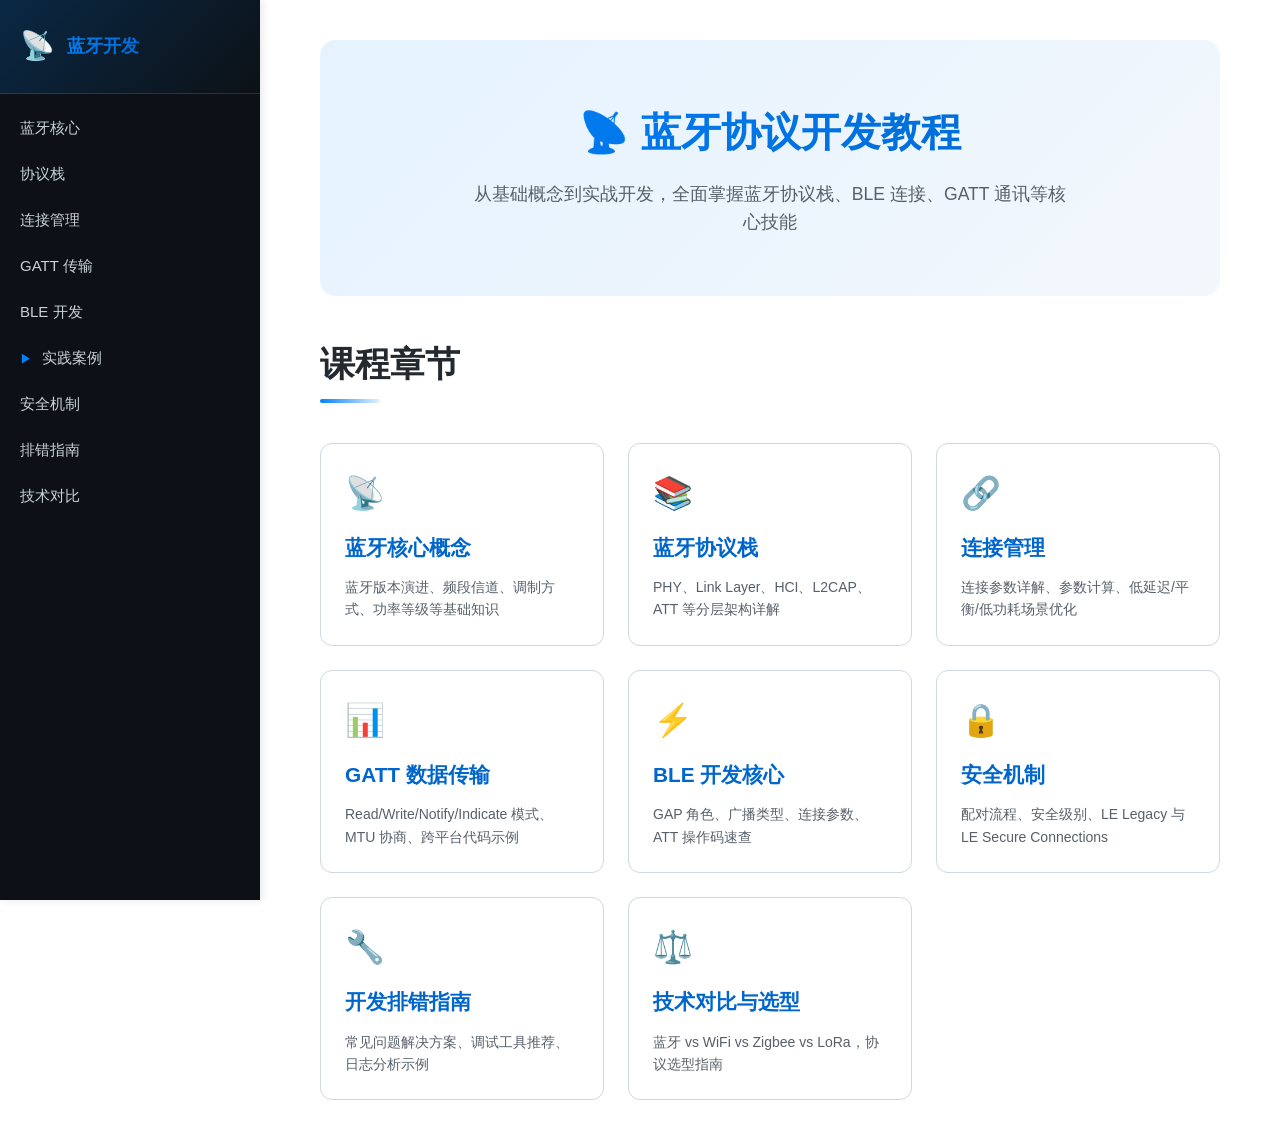
==== commit accaebde: "feat: 添加蓝牙实践案例页面" ====
--- a/index.html
+++ b/index.html
@@ -77,6 +77,19 @@
             <li><a href="chapters/connection.html">连接管理</a></li>
             <li><a href="chapters/data.html">GATT 传输</a></li>
             <li><a href="chapters/ble.html">BLE 开发</a></li>
+            <li>
+                <details>
+                    <summary>实践案例</summary>
+                    <ul>
+                        <li><a href="chapters/examples/index.html">案例概览</a></li>
+                        <li><a href="chapters/examples/heart-rate.html">心率传感器</a></li>
+                        <li><a href="chapters/examples/gps.html">GPS 追踪器</a></li>
+                        <li><a href="chapters/examples/mouse.html">蓝牙鼠标</a></li>
+                        <li><a href="chapters/examples/keyboard.html">蓝牙键盘</a></li>
+                        <li><a href="chapters/examples/headset.html">蓝牙耳机</a></li>
+                    </ul>
+                </details>
+            </li>
             <li><a href="chapters/security.html">安全机制</a></li>
             <li><a href="chapters/troubleshooting.html">排错指南</a></li>
             <li><a href="chapters/comparison.html">技术对比</a></li>
--- a/css/styles.css
+++ b/css/styles.css
@@ -266,6 +266,72 @@
     font-size: 14px;
 }
 
+/* Prism 语法高亮增强 */
+.token.comment,
+.token.prolog,
+.token.doctype,
+.token.cdata {
+    color: #6a9955;
+    font-style: italic;
+}
+
+.token.punctuation {
+    color: #d4d4d4;
+}
+
+.token.property,
+.token.tag,
+.token.boolean,
+.token.number,
+.token.constant,
+.token.symbol {
+    color: #b5cea8;
+}
+
+.token.selector,
+.token.attr-name,
+.token.string,
+.token.char,
+.token.builtin {
+    color: #ce9178;
+}
+
+.token.operator,
+.token.entity,
+.token.url,
+.language-css .token.string,
+.style .token.string {
+    color: #d4d4d4;
+}
+
+.token.atrule,
+.token.attr-value,
+.token.keyword {
+    color: #569cd6;
+}
+
+.token.function,
+.token.class-name {
+    color: #dcdcaa;
+}
+
+.token.regex,
+.token.important,
+.token.variable {
+    color: #d16969;
+}
+
+/* 行号 */
+pre[class*="language-"].line-numbers {
+    padding-left: 3.8em;
+    counter-reset: linenumber;
+}
+
+pre[class*="language-"].line-numbers > code {
+    position: relative;
+    white-space: inherit;
+}
+
 /* Tab 切换 */
 .tab-container {
     margin: 20px 0;
@@ -1292,4 +1358,30 @@
 
 .sidebar::-webkit-scrollbar-thumb:hover {
     background: rgba(255,255,255,0.3);
+}
+
+/* Mermaid 图表样式 */
+.mermaid {
+    display: flex;
+    justify-content: center;
+    margin: 30px 0;
+    padding: 20px;
+    background: #f8f9fa;
+    border-radius: 8px;
+}
+
+/* 引导段落 */
+.lead {
+    font-size: 1.1rem;
+    color: var(--text-light);
+    border-left: 4px solid var(--primary);
+    padding-left: 16px;
+    margin-bottom: 24px;
+}
+
+/* Tab 内容中的 h5 */
+.tab-content h5 {
+    font-size: 1rem;
+    color: var(--primary-dark);
+    margin: 12px 0 8px;
 }
